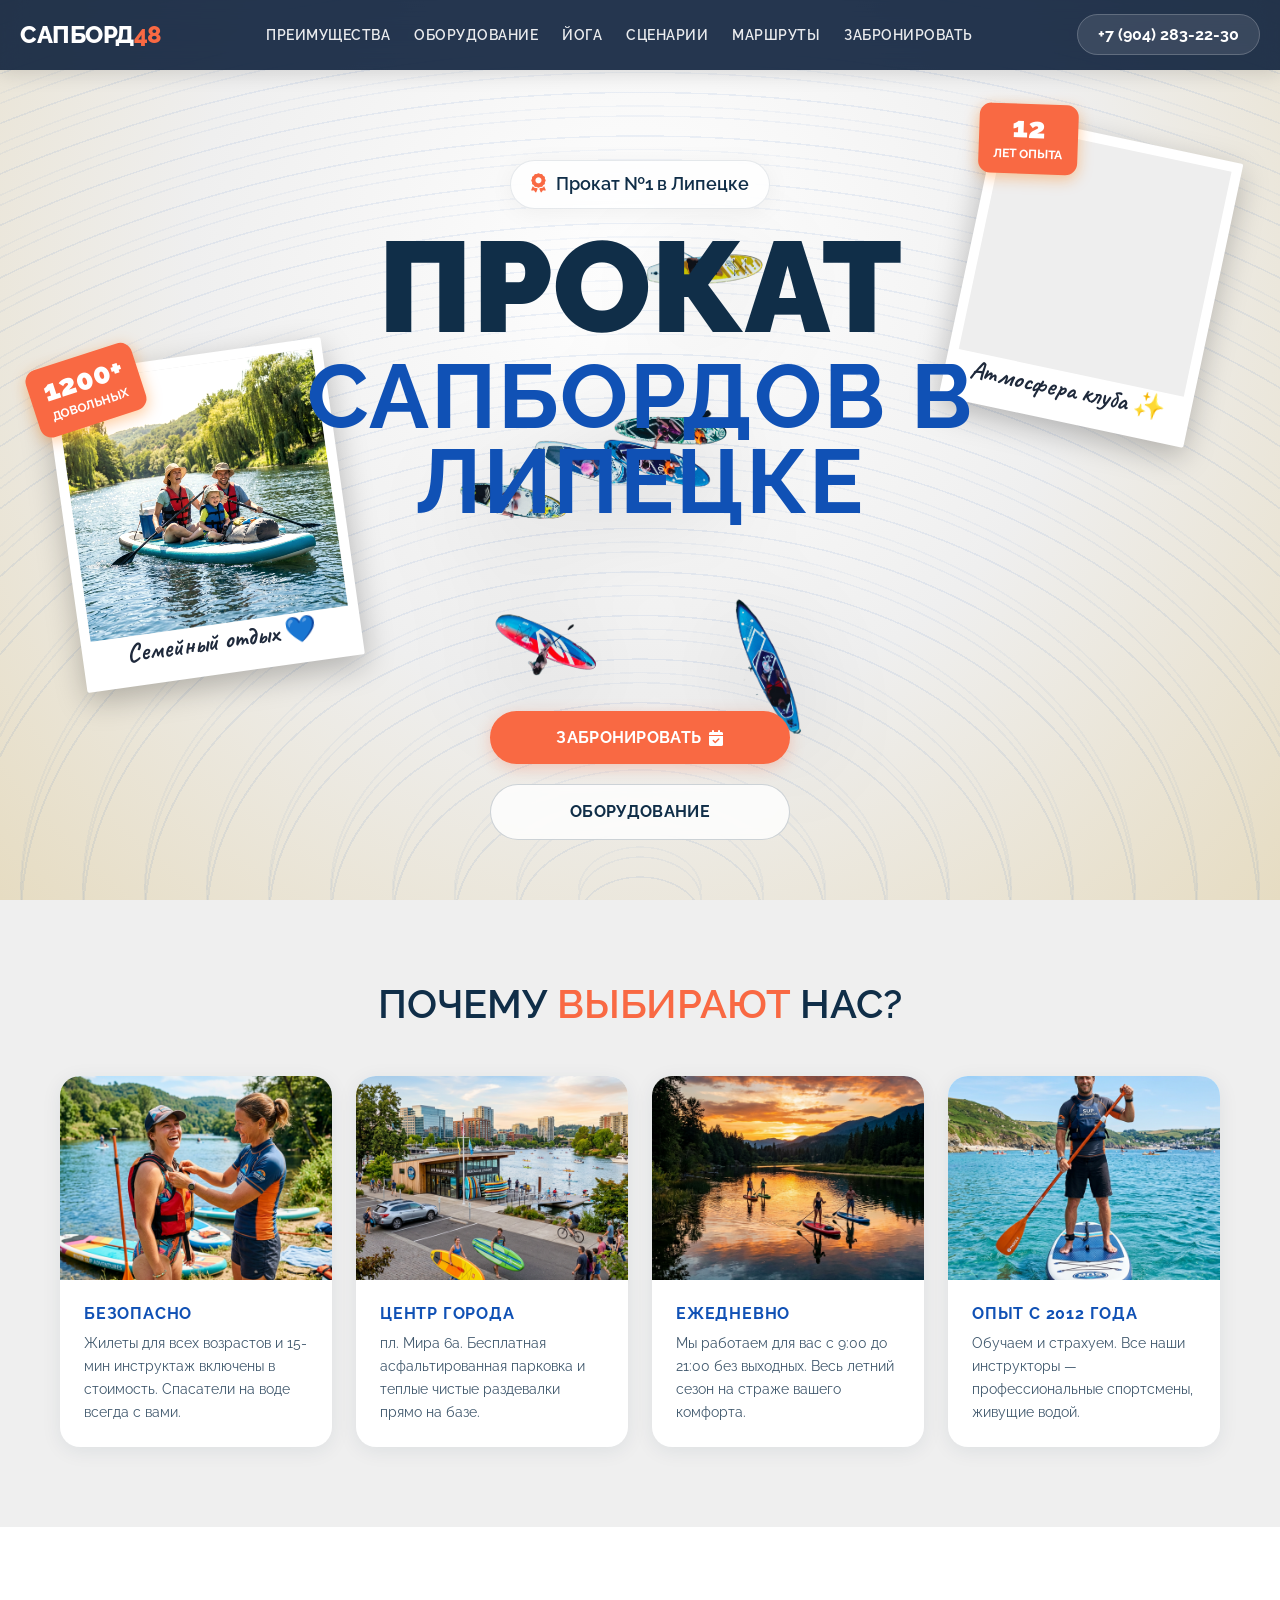
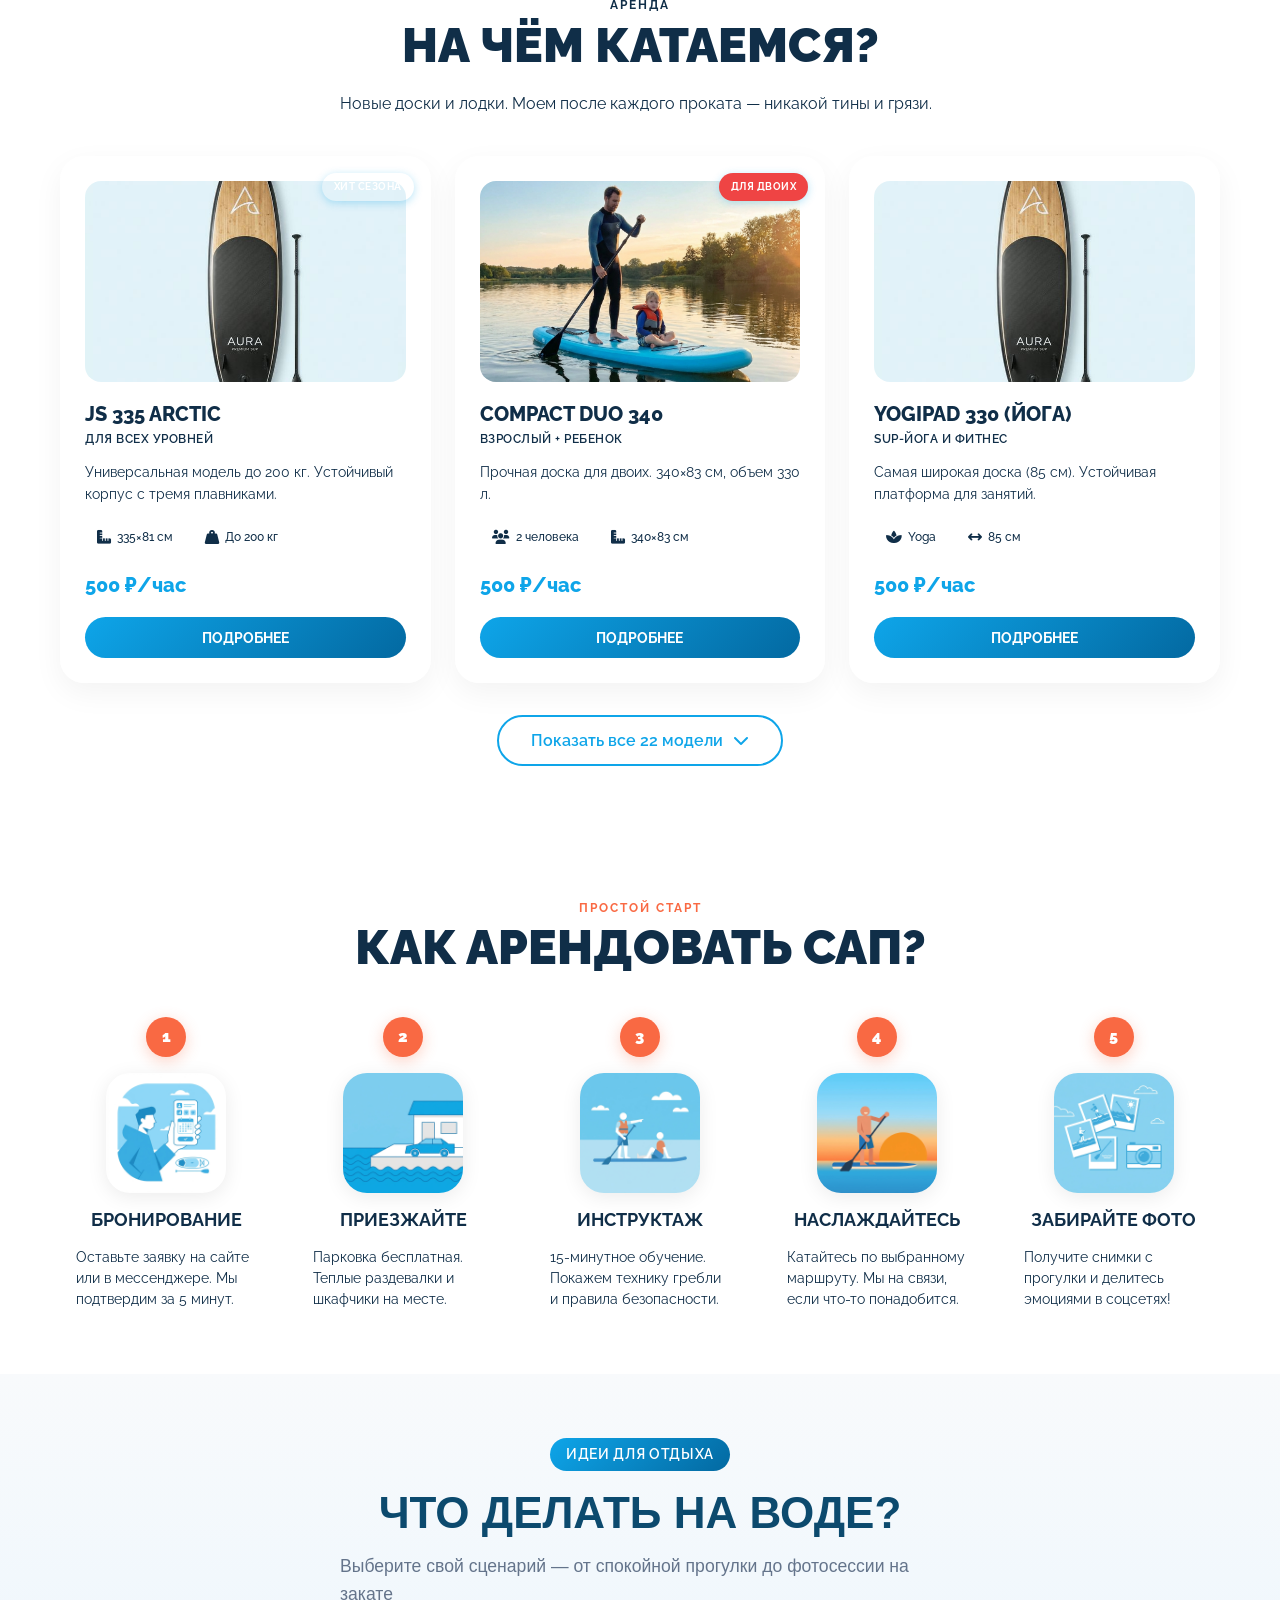
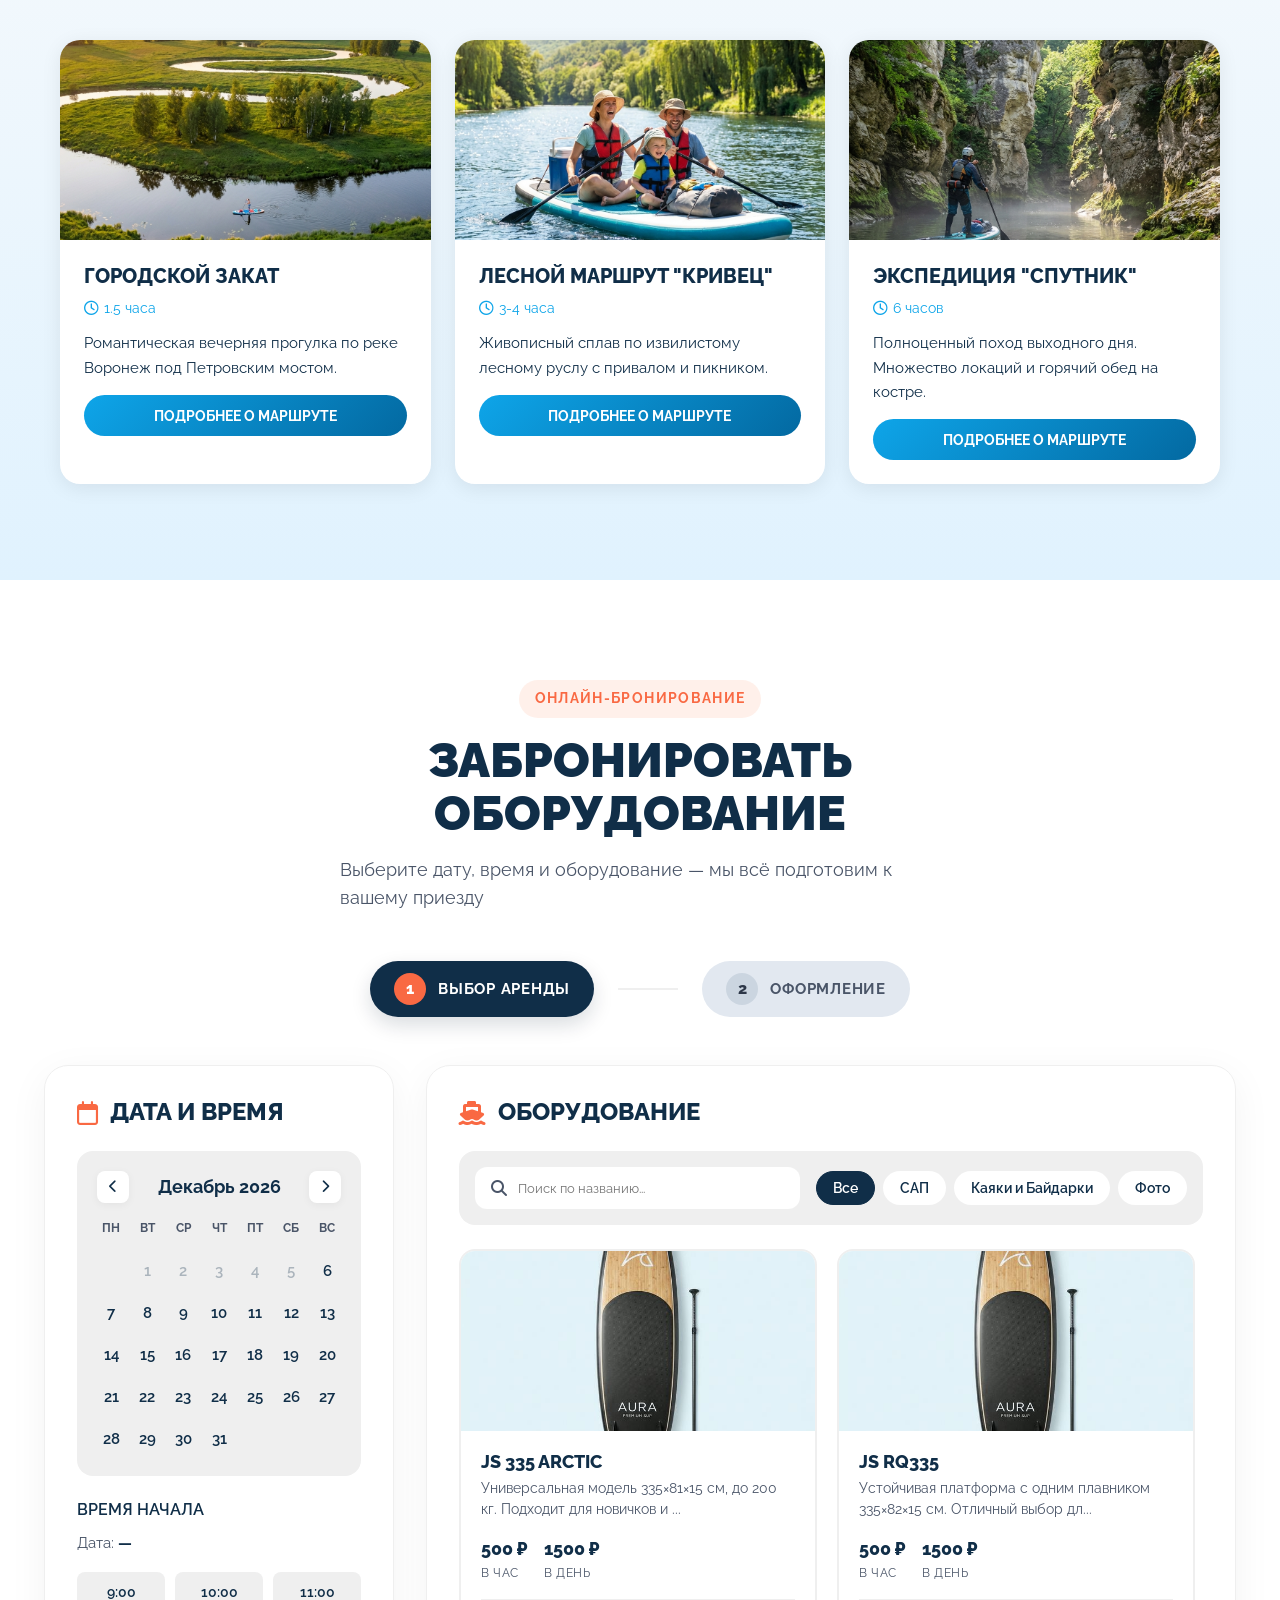
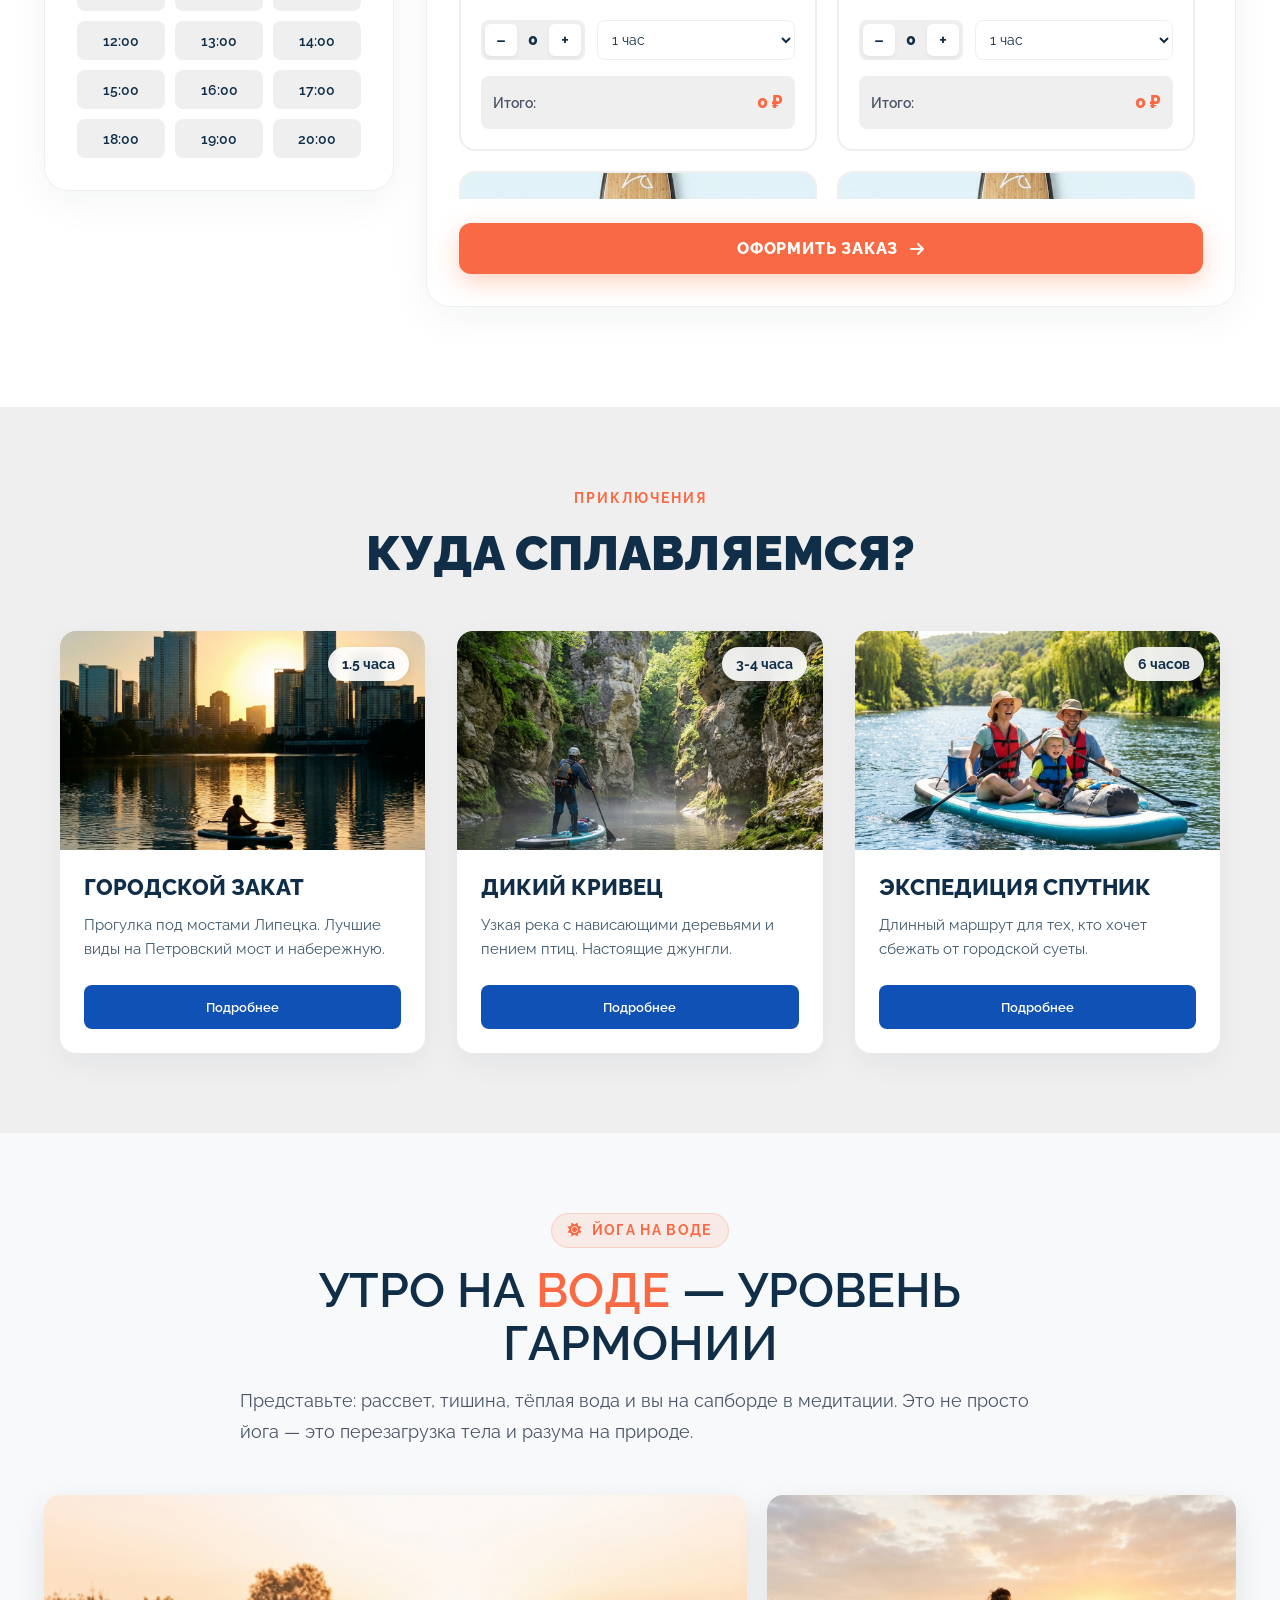
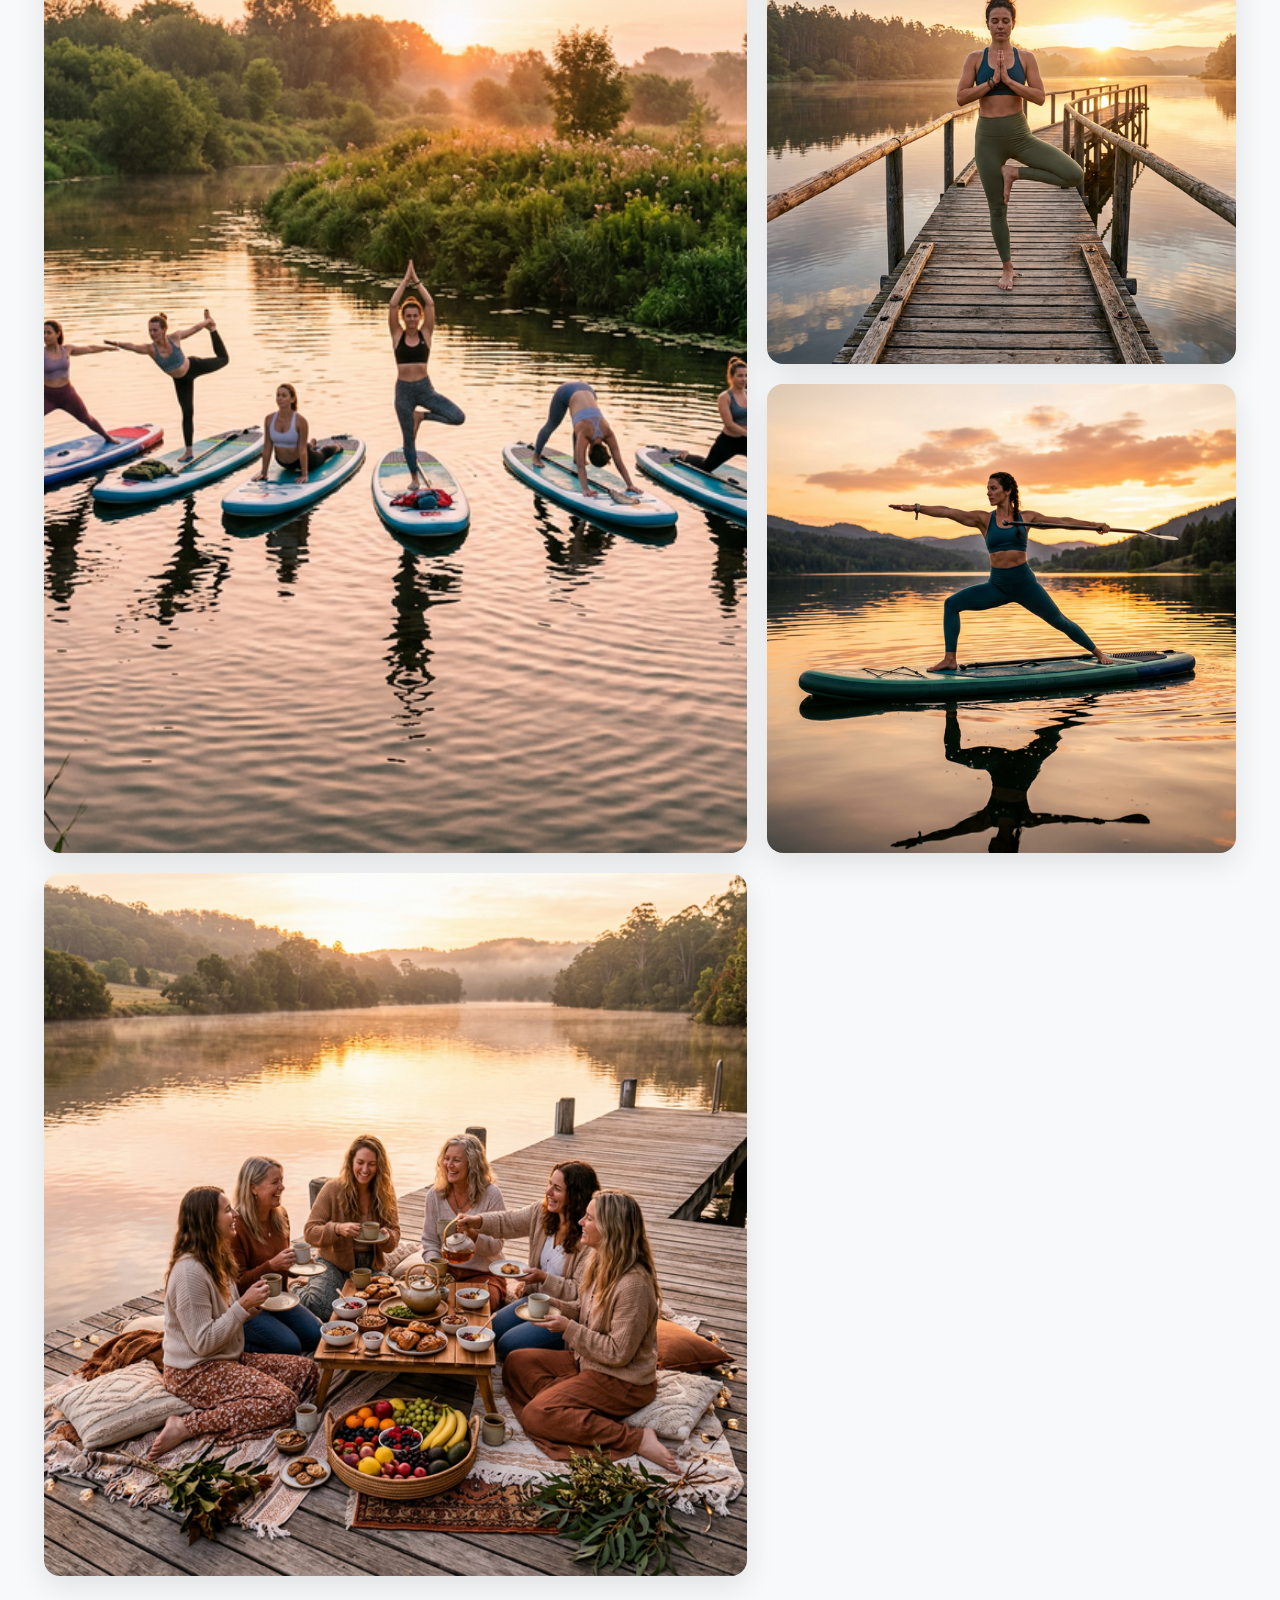
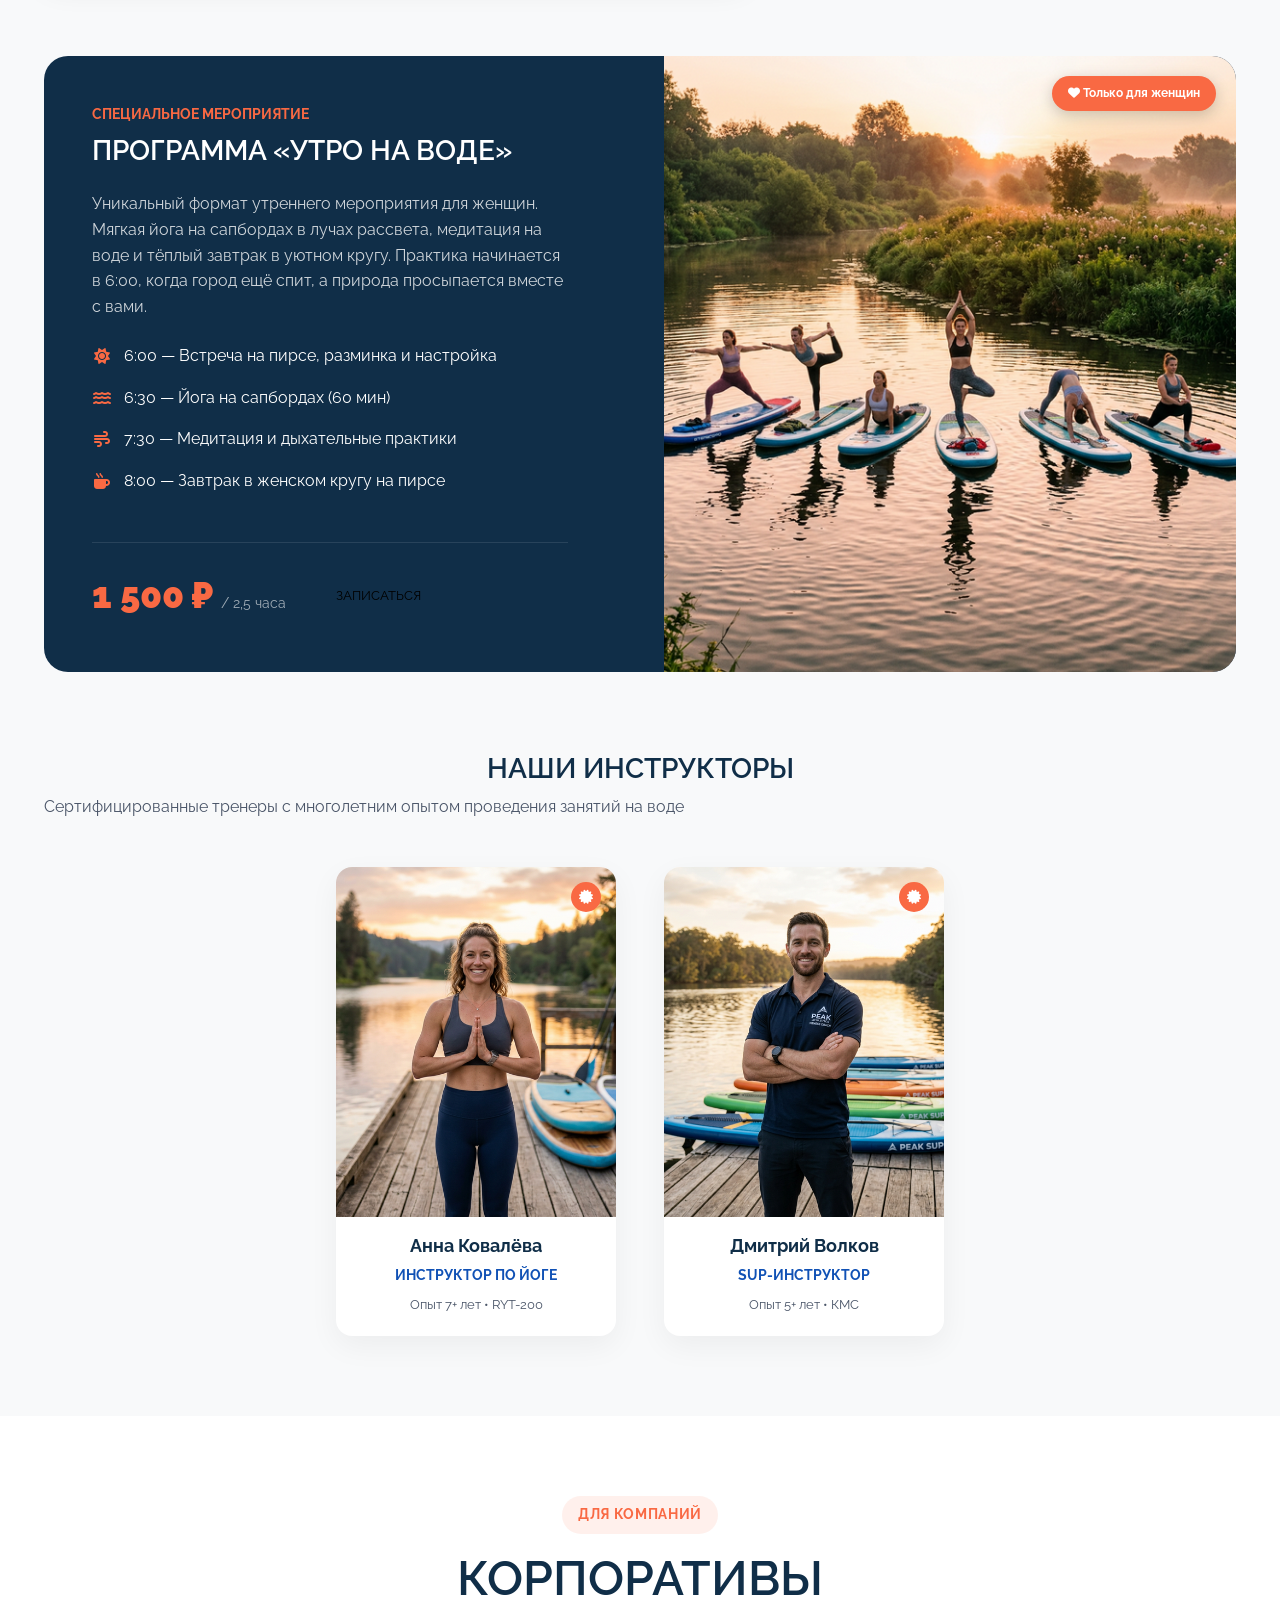
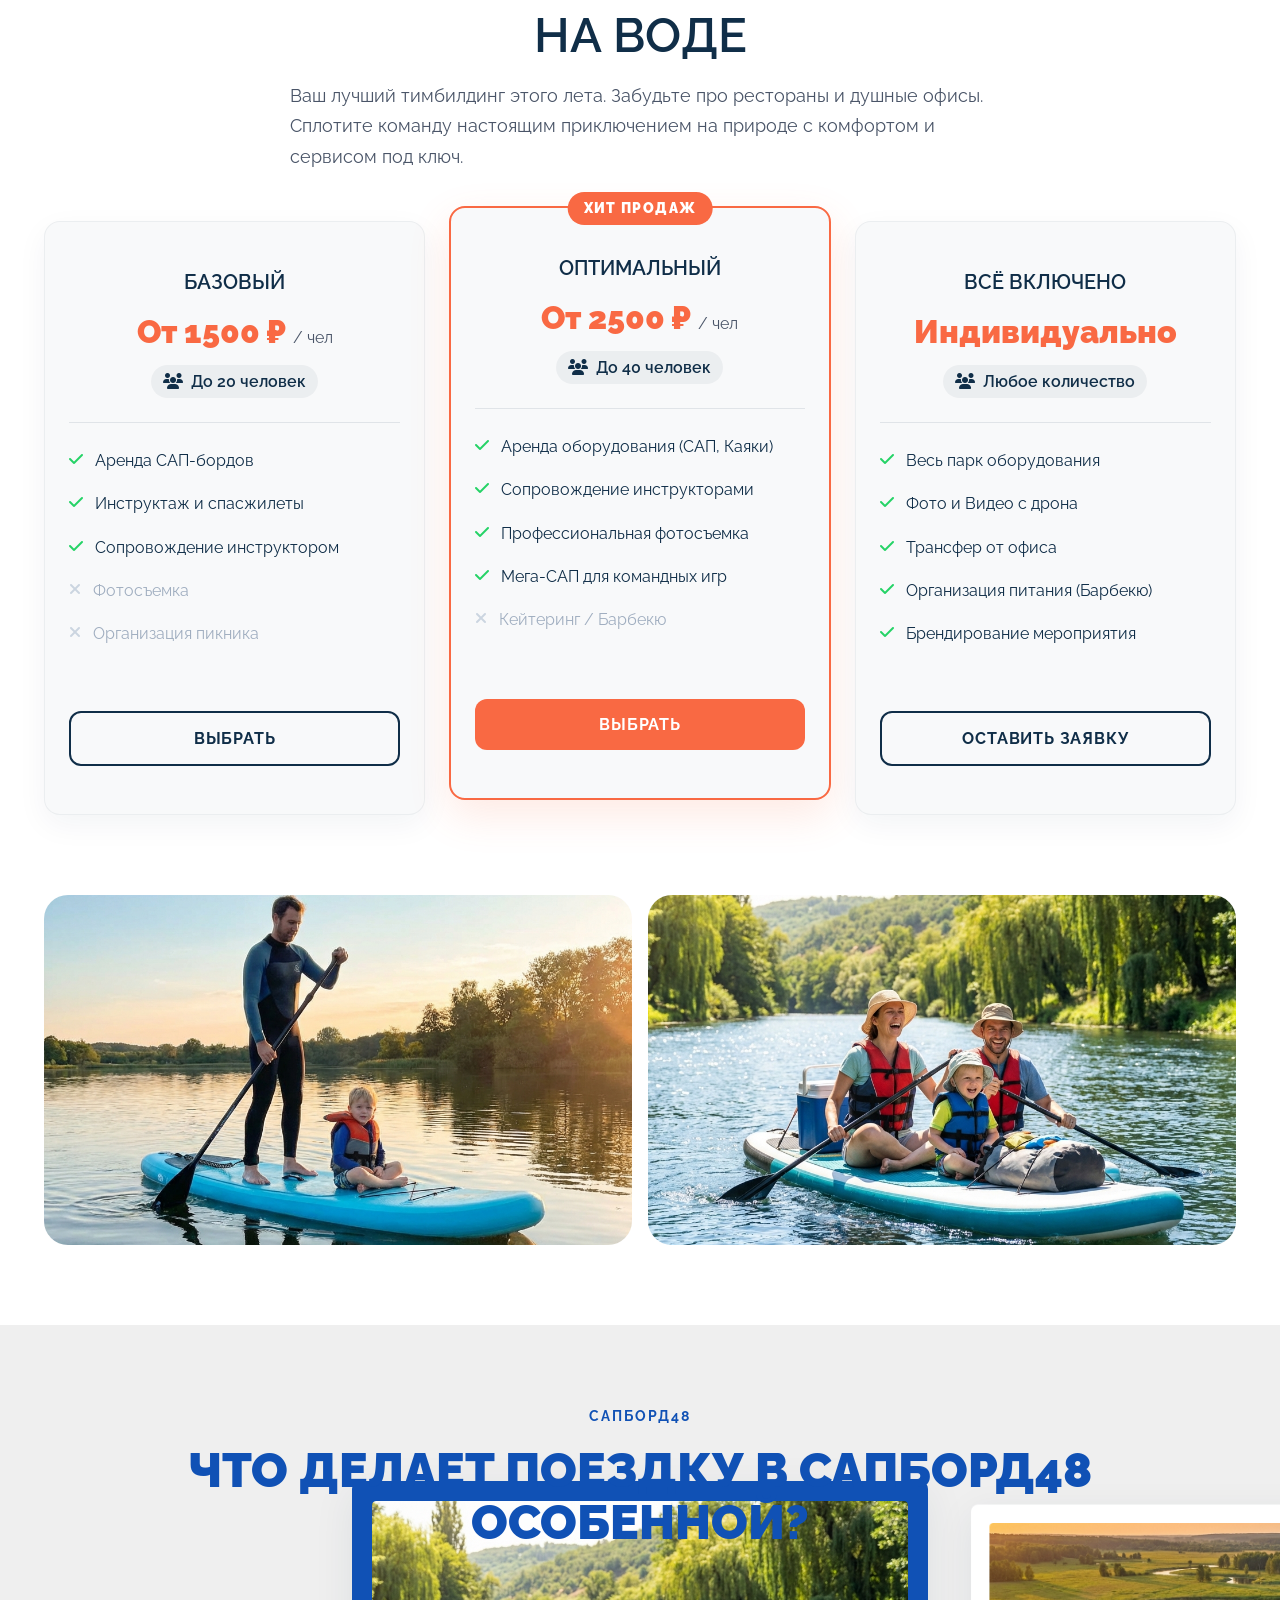
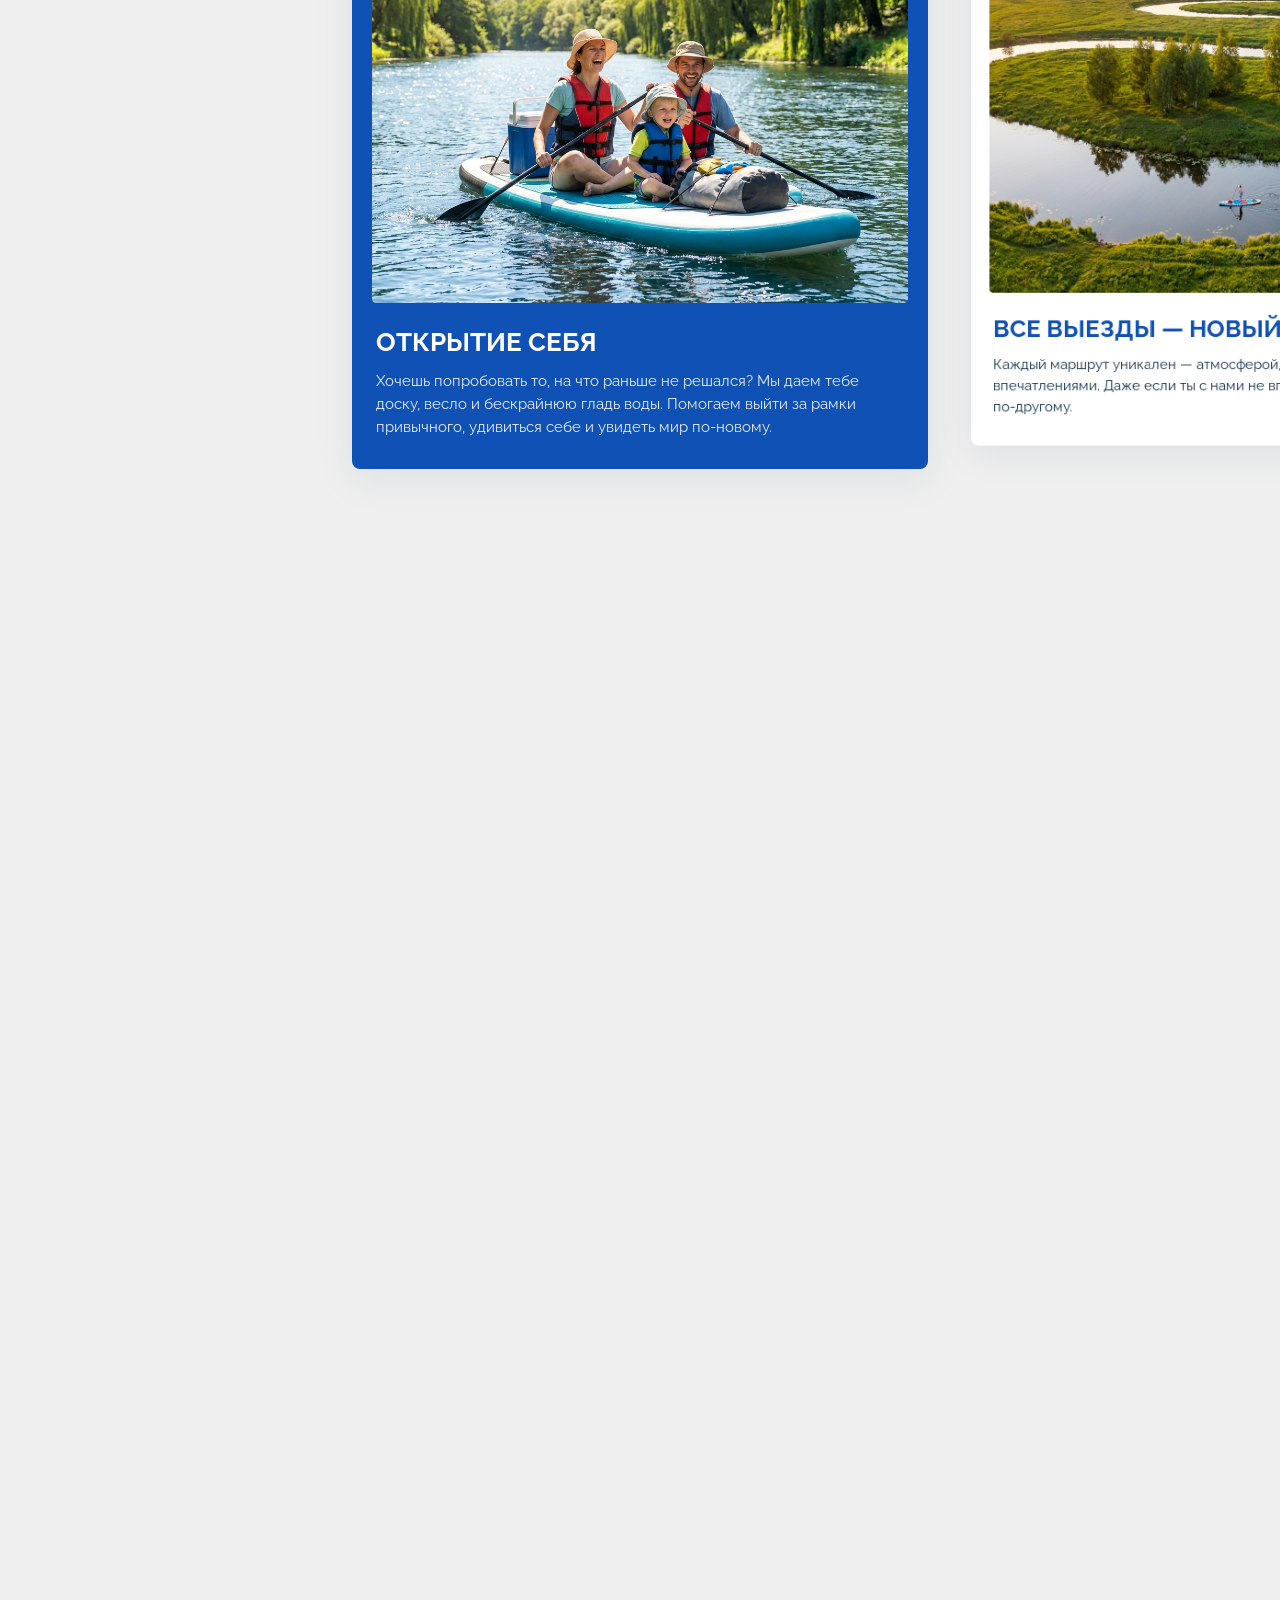
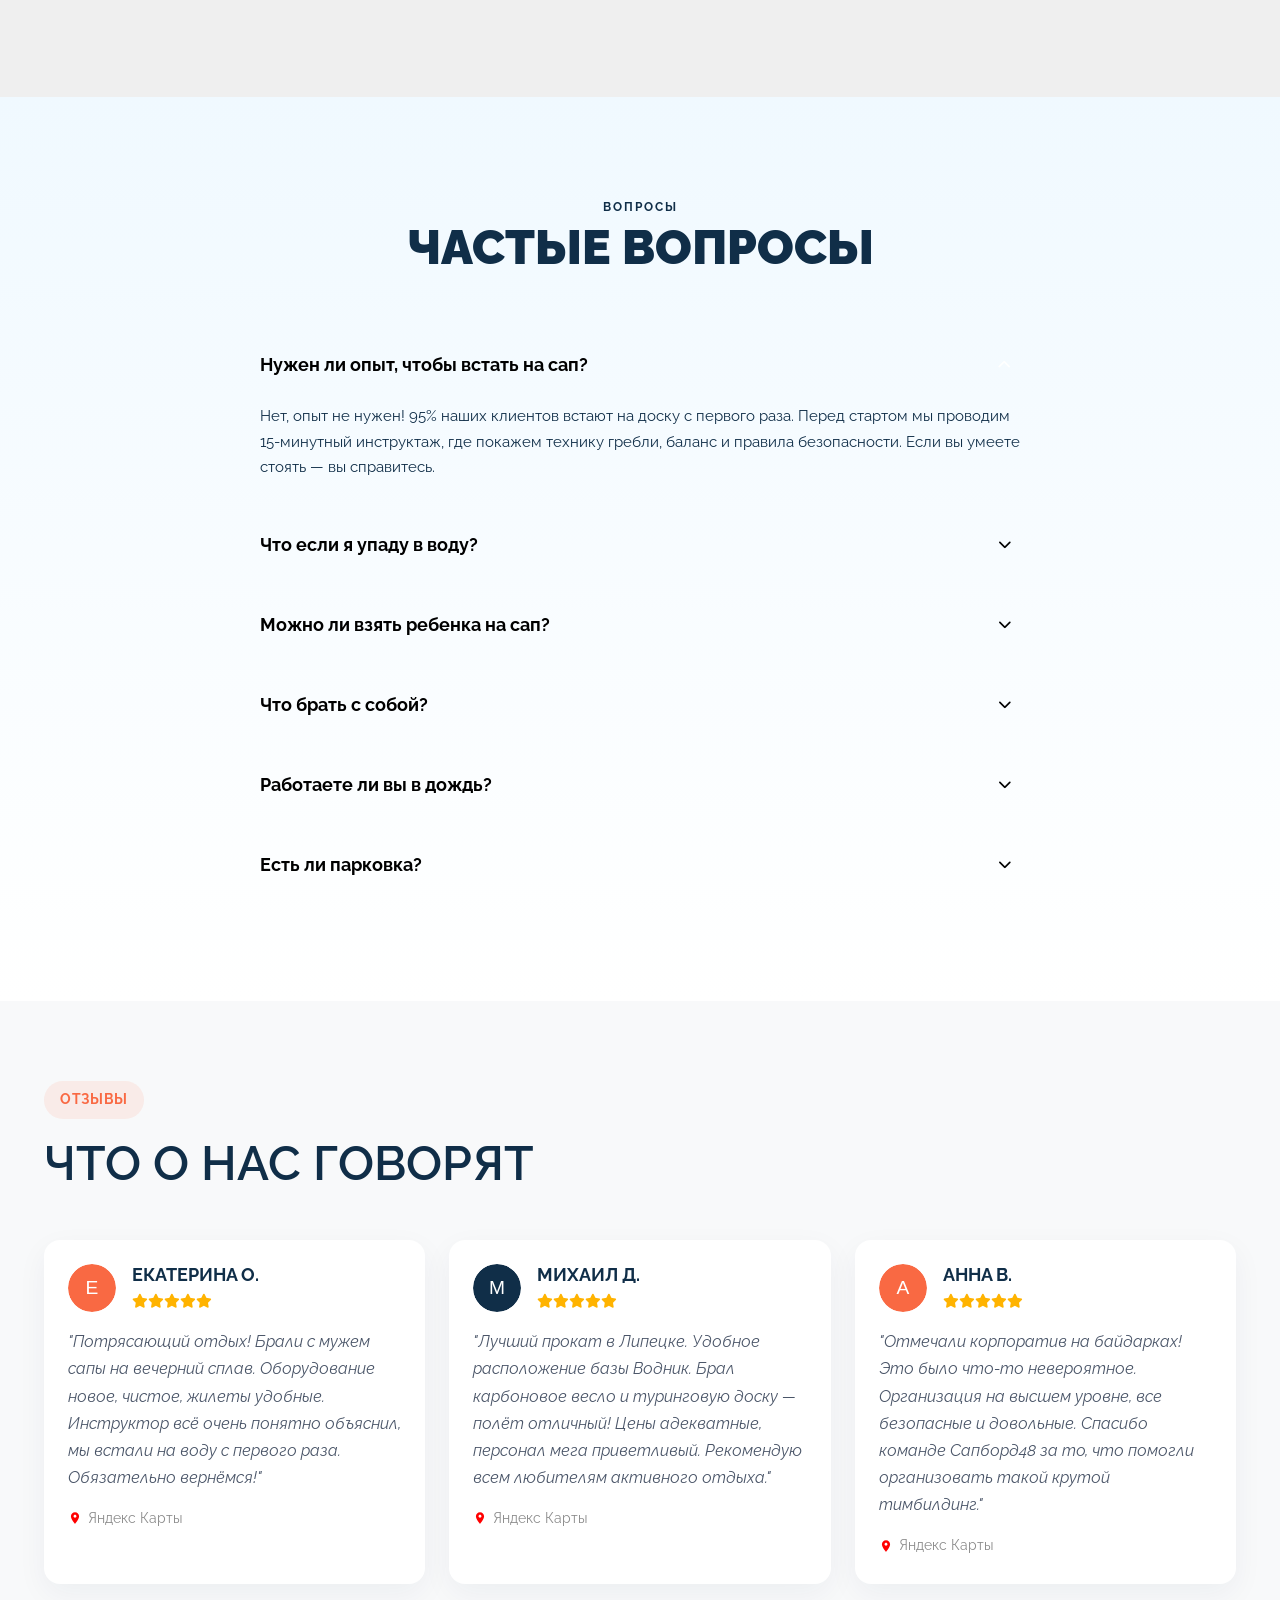
==== index.html @ 0f882e7a "Refactor gallery horizontal slide track to fix layout and UX issues" ====
<!DOCTYPE html>
<html lang="ru">

<head>
    <meta charset="UTF-8">
    <meta name="viewport" content="width=device-width, initial-scale=1.0">
    <title>Сапборд48 — Прокат сапбордов в Липецке | Клуб «Водник»</title>
    <meta name="description"
        content="Прокат сапбордов в Липецке. Центр города, чистые доски, асфальтированная парковка, теплые раздевалки. Инструктаж и спасатели. Забронируйте сейчас!">
    <meta name="keywords" content="сапборд Липецк, прокат сапов, sup board, сап серфинг Липецк, supbord48, водник48">

    <!-- Open Graph / Facebook -->
    <meta property="og:type" content="website">
    <meta property="og:url" content="https://sapbord48.ru/">
    <meta property="og:title" content="Сапборд48 — Прокат сапбордов в Липецке">
    <meta property="og:description" content="Сплавы на САП-досках, каяках и байдарках по реке Воронеж.">
    <meta property="og:image" content="assets/hero_bg2.png">

    <link rel="stylesheet" href="style.css?v=2">
    <link rel="stylesheet" href="css/blocks/reviews.css">
    <link rel="stylesheet" href="css/blocks/contacts.css">
    <link rel="stylesheet" href="css/blocks/yoga.css">
    <link rel="stylesheet" href="css/blocks/corporate.css">
    <link rel="stylesheet" href="css/blocks/gallery.css">

    <link rel="preconnect" href="https://fonts.googleapis.com">
    <link rel="preconnect" href="https://fonts.gstatic.com" crossorigin>
    <link
        href="https://fonts.googleapis.com/css2?family=Raleway:wght@400;600;700;900&family=Caveat:wght@400;700&display=swap"
        rel="stylesheet">
    <!-- FontAwesome -->
    <link rel="stylesheet" href="https://cdnjs.cloudflare.com/ajax/libs/font-awesome/6.4.0/css/all.min.css">
</head>

<body>

    <!-- ============================================
         NAVIGATION / HEADER
         ============================================ -->
    <header class="header" id="header">
        <div class="header__container">
            <a href="#" class="header__logo">
                <span class="header__logo-text">САПБОРД<span class="header__logo-accent">48</span></span>
            </a>
            <nav class="header__nav">
                <a href="#advantages" class="header__link">Преимущества</a>
                <a href="#equipment" class="header__link">Оборудование</a>
                <a href="#yoga" class="header__link">Йога</a>
                <a href="#scenarios" class="header__link">Сценарии</a>
                <a href="#routes" class="header__link">Маршруты</a>
                <a href="#booking" class="header__link">Забронировать</a>
            </nav>
            <div class="header__contacts">
                <a href="tel:+79042832230" class="header__phone">+7 (904) 283-22-30</a>
            </div>
            <button class="header__burger" aria-label="Menu">
                <span></span>
                <span></span>
                <span></span>
            </button>
        </div>
        <!-- Mobile Menu Overlay -->
        <div class="header__mobile-menu" id="mobileMenu">
            <button class="header__mobile-close" id="mobileMenuClose" aria-label="Закрыть меню">
                <i class="fa-solid fa-xmark"></i>
            </button>
            <nav class="header__mobile-nav">
                <a href="#advantages" class="header__mobile-link">Преимущества</a>
                <a href="#equipment" class="header__mobile-link">Оборудование</a>
                <a href="#yoga" class="header__mobile-link">Йога</a>
                <a href="#scenarios" class="header__mobile-link">Сценарии</a>
                <a href="#routes" class="header__mobile-link">Маршруты</a>
                <a href="#booking" class="header__mobile-link">Забронировать</a>
            </nav>
            <a href="tel:+79042832230" class="header__mobile-phone">+7 (904) 283-22-30</a>
        </div>
    </header>

    <!-- Scroll Progress Bar with Floating Cutter -->
    <div class="scroll-progress" id="scrollProgress">
        <div class="scroll-progress__track">
            <div class="scroll-progress__wave"></div>
            <div class="scroll-progress__sup" id="scrollSup">
                <!-- SUP Boarder Icon SVG -->
                <svg viewBox="0 0 24 24" class="scroll-progress__icon-img" fill="none" class="scroll-progress__icon-img"
                    stroke="#1e293b" stroke-width="2" stroke-linecap="round" stroke-linejoin="round">
                    <!-- Head -->
                    <circle cx="12" cy="7" r="2" fill="#1e293b" stroke="none" />
                    <!-- Body & Paddle Action -->
                    <path d="M12 21v-2l-2-5 3-3 2 3v3" stroke="#1e293b" />
                    <path d="M10 21l-1-7 3-4" stroke="#0ea5e9" />
                    <!-- Board -->
                    <path d="M4 22h16c1.1 0 2-.9 2-2s-1.5-2-3-2h-12c-1.5 0-3 1-3 2s.9 2 2 2z" fill="#fff"
                        stroke="#1e293b" />
                    <!-- Paddle Stick -->
                    <line x1="16" y1="5" x2="8" y2="18" stroke="#1e293b" stroke-width="2" />
                </svg>
            </div>
        </div>
    </div>

    <!-- ============================================
         BLOCK 1: HERO
         Первое касание — заставить остаться на сайте
         ============================================ -->
    <section class="hero" id="hero">
        <div class="hero__bg">
            <div class="hero__bg-gradient"></div>

            <!-- Animated Wave Layers -->
            <div class="hero__waves-container">
                <div class="hero__wave hero__wave--1"></div>
                <div class="hero__wave hero__wave--2"></div>
                <div class="hero__wave hero__wave--3"></div>

                <!-- Main Center Image (SVG SUPs) -->
                <div class="hero__floating-element hero__element--main">
                    <img src="assets/4.svg" alt="Сапборды Липецк" class="hero__img-content hero__img-main-bg">
                </div>



                <!-- Background Polaroids -->
                <div class="hero__floating-element hero__element--polaroid-1">
                    <div class="hero__polaroid-frame">
                        <div class="hero__polaroid-stat">
                            <span class="hero__polaroid-stat-num">12</span>
                            <span class="hero__polaroid-stat-text">Лет опыта</span>
                        </div>
                        <div class="hero__polaroid-image-wrapper">
                            <video class="hero__polaroid-video" autoplay muted loop playsinline>
                                <source src="assets/hero_video.mp4" type="video/mp4">
                            </video>
                        </div>
                        <span class="hero__polaroid-caption">Атмосфера клуба ✨</span>
                    </div>
                </div>

                <div class="hero__floating-element hero__element--polaroid-2">
                    <div class="hero__polaroid-frame">
                        <div class="hero__polaroid-stat">
                            <span class="hero__polaroid-stat-num">1200+</span>
                            <span class="hero__polaroid-stat-text">Довольных</span>
                        </div>
                        <div class="hero__polaroid-image-wrapper">
                            <img src="assets/scenario_family.png" alt="Семья" class="hero__polaroid-img">
                        </div>
                        <span class="hero__polaroid-caption">Семейный отдых 💙</span>
                    </div>
                </div>
            </div>

            <div class="hero__overlay"></div>
        </div>

        <div class="hero__container">
            <div class="hero__content">
                <div class="hero__top-group">
                    <!-- Top Badge: Award -->
                    <div class="hero__badge hero__badge--animated">
                        <span class="hero__badge-icon"><i class="fa-solid fa-award"></i></span>
                        <span class="hero__badge-text">Прокат №1 в Липецке</span>
                    </div>

                    <h1 class="hero__title">
                        ПРОКАТ <span class="hero__title-highlight">САПБОРДОВ В ЛИПЕЦКЕ</span>
                    </h1>
                </div>

                <div class="hero__spacer"></div>

                <div class="hero__bottom-group">
                    <div class="hero__cta-wrapper">
                        <a href="#booking" class="hero__button hero__button_primary">
                            ЗАБРОНИРОВАТЬ
                            <i class="fa-solid fa-calendar-check"></i>
                        </a>
                        <a href="#equipment" class="hero__button hero__button_secondary">
                            ОБОРУДОВАНИЕ
                        </a>
                    </div>
                </div>
            </div>
        </div>


    </section>

    <!-- ============================================
         BLOCK 2: ПРЕИМУЩЕСТВА (компактный блок)
         Trust Badges + краткие преимущества
         ============================================ -->
    <section class="advantages" id="advantages">
        <div class="advantages__container">
            <h2 class="advantages__section-title">Почему <em class="advantages__section-accent">выбирают</em> нас?</h2>
            <div class="advantages__grid advantages__grid--full">
                <!-- Card 1 -->
                <div class="advantages__card">
                    <div class="advantages__card-img-wrapper">
                        <img src="assets/advantage_safety_1772968926289.png" alt="Безопасность на воде"
                            class="advantages__svg advantages__img" />
                    </div>
                    <div class="advantages__card-content">
                        <h4 class="advantages__card-title">БЕЗОПАСНО</h4>
                        <p class="advantages__card-desc">Жилеты для всех возрастов и 15-мин инструктаж включены в
                            стоимость. Спасатели на воде всегда с вами.</p>
                    </div>
                </div>

                <!-- Card 2 -->
                <div class="advantages__card">
                    <div class="advantages__card-img-wrapper">
                        <img src="assets/advantage_location_1772968944217.png" alt="База в центре города"
                            class="advantages__svg advantages__img" />
                    </div>
                    <div class="advantages__card-content">
                        <h4 class="advantages__card-title">ЦЕНТР ГОРОДА</h4>
                        <p class="advantages__card-desc">пл. Мира 6а. Бесплатная асфальтированная парковка и теплые
                            чистые раздевалки прямо на базе.</p>
                    </div>
                </div>

                <!-- Card 3 -->
                <div class="advantages__card">
                    <div class="advantages__card-img-wrapper">
                        <img src="assets/advantage_daily_1772968959671.png" alt="Ежедневный прокат"
                            class="advantages__svg advantages__img" />
                    </div>
                    <div class="advantages__card-content">
                        <h4 class="advantages__card-title">ЕЖЕДНЕВНО</h4>
                        <p class="advantages__card-desc">Мы работаем для вас с 9:00 до 21:00 без выходных. Весь летний
                            сезон на страже вашего комфорта.</p>
                    </div>
                </div>

                <!-- Card 4 -->
                <div class="advantages__card">
                    <div class="advantages__card-img-wrapper">
                        <img src="assets/advantage_experience_1772968974087.png" alt="Опытные инструкторы"
                            class="advantages__svg advantages__img" />
                    </div>
                    <div class="advantages__card-content">
                        <h4 class="advantages__card-title">ОПЫТ С 2012 ГОДА</h4>
                        <p class="advantages__card-desc">Обучаем и страхуем. Все наши инструкторы — профессиональные
                            спортсмены, живущие водой.</p>
                    </div>
                </div>
            </div>
        </div>
    </section>

    <!-- ============================================
         BLOCK 3: ОБОРУДОВАНИЕ
         3 карточки (SUP, Каяки, Байдарки) + кнопка "Показать ещё"
         ============================================ -->
    <section class="equipment" id="equipment">
        <div class="equipment__container">
            <span class="equipment__label">Аренда</span>
            <h2 class="equipment__title">На чём катаемся?</h2>
            <p class="equipment__subtitle">Новые доски и лодки. Моем после каждого проката — никакой тины и грязи.</p>

            <div class="equipment__grid" id="equipmentGrid">
                <!-- JS 335 Arctic -->
                <div class="equipment__card js-open-equip-modal" data-equip-id="sup_arctic">
                    <span class="equipment__badge">Хит сезона</span>
                    <div class="equipment__image-wrapper">
                        <img src="assets/equip/sup_arctic.jpg" alt="САП JS 335 Arctic" class="equipment__image" onerror="this.src='assets/equip_sup_standard.png'">
                    </div>
                    <h3 class="equipment__card-title">JS 335 Arctic</h3>
                    <p class="equipment__card-target">Для всех уровней</p>
                    <p class="equipment__card-desc">Универсальная модель до 200 кг. Устойчивый корпус с тремя плавниками.</p>
                    <div class="equipment__specs">
                        <span class="equipment__spec"><i class="fa-solid fa-ruler-combined equipment__spec-icon"></i> 335×81 см</span>
                        <span class="equipment__spec"><i class="fa-solid fa-weight-hanging equipment__spec-icon"></i> До 200 кг</span>
                    </div>
                    <div class="equipment__price">500 ₽/час</div>
                    <button class="equipment__btn">Подробнее</button>
                </div>

                <!-- Compact DUO 340 -->
                <div class="equipment__card js-open-equip-modal" data-equip-id="sup_duo">
                    <span class="equipment__badge equipment__badge_hot">Для двоих</span>
                    <div class="equipment__image-wrapper">
                        <img src="assets/equip/sup_duo.jpg" alt="САП Compact DUO 340" class="equipment__image" onerror="this.src='assets/sup_family_1770205945964.png'">
                    </div>
                    <h3 class="equipment__card-title">Compact DUO 340</h3>
                    <p class="equipment__card-target">Взрослый + ребенок</p>
                    <p class="equipment__card-desc">Прочная доска для двоих. 340×83 см, объем 330 л.</p>
                    <div class="equipment__specs">
                        <span class="equipment__spec"><i class="fa-solid fa-users equipment__spec-icon"></i> 2 человека</span>
                        <span class="equipment__spec"><i class="fa-solid fa-ruler-combined equipment__spec-icon"></i> 340×83 см</span>
                    </div>
                    <div class="equipment__price">500 ₽/час</div>
                    <button class="equipment__btn">Подробнее</button>
                </div>

                <!-- YogiPad 330 -->
                <div class="equipment__card js-open-equip-modal" data-equip-id="sup_yoga">
                    <div class="equipment__image-wrapper">
                        <img src="assets/equip/sup_yoga.jpg" alt="Сапборд для йоги YogiPad" class="equipment__image" onerror="this.src='assets/equip_sup_standard.png'">
                    </div>
                    <h3 class="equipment__card-title">YogiPad 330 (Йога)</h3>
                    <p class="equipment__card-target">SUP-йога и фитнес</p>
                    <p class="equipment__card-desc">Самая широкая доска (85 см). Устойчивая платформа для занятий.</p>
                    <div class="equipment__specs">
                        <span class="equipment__spec"><i class="fa-solid fa-spa equipment__spec-icon"></i> Yoga</span>
                        <span class="equipment__spec"><i class="fa-solid fa-arrows-left-right equipment__spec-icon"></i> 85 см</span>
                    </div>
                    <div class="equipment__price">500 ₽/час</div>
                    <button class="equipment__btn">Подробнее</button>
                </div>

                <!-- Hidden cards -->
                <!-- JS RQ335 -->
                <div class="equipment__card equipment__card_hidden js-open-equip-modal" data-equip-id="sup_rq335">
                    <div class="equipment__image-wrapper">
                        <img src="assets/equip/sup_rq335.jpg" alt="JS RQ335" class="equipment__image" onerror="this.src='assets/equip_sup_standard.png'">
                    </div>
                    <h3 class="equipment__card-title">JS RQ335</h3>
                    <p class="equipment__card-target">Стабильная платформа</p>
                    <p class="equipment__card-desc">Устойчивая платформа с одним плавником 335×82 см.</p>
                    <div class="equipment__specs">
                        <span class="equipment__spec"><i class="fa-solid fa-shield equipment__spec-icon"></i> Устойчивый</span>
                        <span class="equipment__spec"><i class="fa-solid fa-ruler-combined equipment__spec-icon"></i> 335×82 см</span>
                    </div>
                    <div class="equipment__price">500 ₽/час</div>
                    <button class="equipment__btn">Подробнее</button>
                </div>

                <!-- JS Ninja 335 -->
                <div class="equipment__card equipment__card_hidden js-open-equip-modal" data-equip-id="sup_ninja">
                    <div class="equipment__image-wrapper">
                        <img src="assets/equip/sup_ninja.jpg" alt="JS Ninja 335" class="equipment__image" onerror="this.src='assets/equip_sup_standard.png'">
                    </div>
                    <h3 class="equipment__card-title">JS Ninja 335</h3>
                    <p class="equipment__card-target">Универсальный стиль</p>
                    <p class="equipment__card-desc">Для прогулок и легкого фитнеса. Послушная доска.</p>
                    <div class="equipment__specs">
                        <span class="equipment__spec"><i class="fa-solid fa-fire equipment__spec-icon"></i> Универсал</span>
                        <span class="equipment__spec"><i class="fa-solid fa-ruler-combined equipment__spec-icon"></i> 335×81 см</span>
                    </div>
                    <div class="equipment__price">500 ₽/час</div>
                    <button class="equipment__btn">Подробнее</button>
                </div>

                <!-- Fayean Guns & Roses -->
                <div class="equipment__card equipment__card_hidden js-open-equip-modal" data-equip-id="sup_guns_roses">
                    <div class="equipment__image-wrapper">
                        <img src="assets/equip/sup_guns_roses.jpg" alt="Fayean Guns & Roses" class="equipment__image" onerror="this.src='assets/equip_sup_standard.png'">
                    </div>
                    <h3 class="equipment__card-title">Guns & Roses 10'6</h3>
                    <p class="equipment__card-target">Стиль и маневренность</p>
                    <p class="equipment__card-desc">Стильная доска 320×83 см с тремя плавниками.</p>
                    <div class="equipment__specs">
                        <span class="equipment__spec"><i class="fa-solid fa-palette equipment__spec-icon"></i> Стильная</span>
                        <span class="equipment__spec"><i class="fa-solid fa-ruler-combined equipment__spec-icon"></i> 320×83 см</span>
                    </div>
                    <div class="equipment__price">500 ₽/час</div>
                    <button class="equipment__btn">Подробнее</button>
                </div>

                <!-- Fayean Koi -->
                <div class="equipment__card equipment__card_hidden js-open-equip-modal" data-equip-id="sup_koi">
                    <div class="equipment__image-wrapper">
                        <img src="assets/equip/sup_koi.jpg" alt="Fayean Koi" class="equipment__image" onerror="this.src='assets/equip_sup_standard.png'">
                    </div>
                    <h3 class="equipment__card-title">Fayean Koi 11'6</h3>
                    <p class="equipment__card-target">Touring / Дальние</p>
                    <p class="equipment__card-desc">Длинная доска 350 см для открытой воды и волн.</p>
                    <div class="equipment__specs">
                        <span class="equipment__spec"><i class="fa-solid fa-route equipment__spec-icon"></i> Touring</span>
                        <span class="equipment__spec"><i class="fa-solid fa-ruler-combined equipment__spec-icon"></i> 350×76 см</span>
                    </div>
                    <div class="equipment__price">500 ₽/час</div>
                    <button class="equipment__btn">Подробнее</button>
                </div>

                <!-- My SUP Monkey -->
                <div class="equipment__card equipment__card_hidden js-open-equip-modal" data-equip-id="sup_monkey">
                    <div class="equipment__image-wrapper">
                        <img src="assets/equip/sup_monkey.jpg" alt="My SUP Monkey" class="equipment__image" onerror="this.src='assets/equip_sup_standard.png'">
                    </div>
                    <h3 class="equipment__card-title">My SUP 11'6 Monkey</h3>
                    <p class="equipment__card-target">Дальние прогулки</p>
                    <p class="equipment__card-desc">Туринговая доска для скорости. 350×76 см, 290 л.</p>
                    <div class="equipment__specs">
                        <span class="equipment__spec"><i class="fa-solid fa-gauge-high equipment__spec-icon"></i> Быстрый</span>
                        <span class="equipment__spec"><i class="fa-solid fa-route equipment__spec-icon"></i> Touring</span>
                    </div>
                    <div class="equipment__price">500 ₽/час</div>
                    <button class="equipment__btn">Подробнее</button>
                </div>

                <!-- MiniBoard 240 Детский -->
                <div class="equipment__card equipment__card_hidden js-open-equip-modal" data-equip-id="sup_kids">
                    <span class="equipment__badge">Детский</span>
                    <div class="equipment__image-wrapper">
                        <img src="assets/equip/sup_kids.jpg" alt="Детский сапборд" class="equipment__image" onerror="this.src='assets/equip_sup_standard.png'">
                    </div>
                    <h3 class="equipment__card-title">MiniBoard 240</h3>
                    <p class="equipment__card-target">Для детей 5-12 лет</p>
                    <p class="equipment__card-desc">Компактная доска 240×65 см, до 60 кг.</p>
                    <div class="equipment__specs">
                        <span class="equipment__spec"><i class="fa-solid fa-child equipment__spec-icon"></i> 5-12 лет</span>
                        <span class="equipment__spec"><i class="fa-solid fa-weight-hanging equipment__spec-icon"></i> До 60 кг</span>
                    </div>
                    <div class="equipment__price">400 ₽/час</div>
                    <button class="equipment__btn">Подробнее</button>
                </div>

                <!-- Easy Paddle 305 -->
                <div class="equipment__card equipment__card_hidden js-open-equip-modal" data-equip-id="sup_easy">
                    <div class="equipment__image-wrapper">
                        <img src="assets/equip/sup_easy.jpg" alt="Easy Paddle 305" class="equipment__image" onerror="this.src='assets/equip_sup_standard.png'">
                    </div>
                    <h3 class="equipment__card-title">Easy Paddle 305</h3>
                    <p class="equipment__card-target">Лёгкий старт</p>
                    <p class="equipment__card-desc">Самая лёгкая доска — 7.5 кг. Простая в управлении.</p>
                    <div class="equipment__specs">
                        <span class="equipment__spec"><i class="fa-solid fa-feather equipment__spec-icon"></i> 7.5 кг</span>
                        <span class="equipment__spec"><i class="fa-solid fa-ruler-combined equipment__spec-icon"></i> 305×76 см</span>
                    </div>
                    <div class="equipment__price">500 ₽/час</div>
                    <button class="equipment__btn">Подробнее</button>
                </div>

                <!-- Ride Standard 320 -->
                <div class="equipment__card equipment__card_hidden js-open-equip-modal" data-equip-id="sup_standard">
                    <div class="equipment__image-wrapper">
                        <img src="assets/equip/sup_standard.jpg" alt="Ride Standard 320" class="equipment__image" onerror="this.src='assets/equip_sup_standard.png'">
                    </div>
                    <h3 class="equipment__card-title">Ride Standard 320</h3>
                    <p class="equipment__card-target">Классика для всех</p>
                    <p class="equipment__card-desc">Классический формат 320×80 см, объем 290 л.</p>
                    <div class="equipment__specs">
                        <span class="equipment__spec"><i class="fa-solid fa-star equipment__spec-icon"></i> Классика</span>
                        <span class="equipment__spec"><i class="fa-solid fa-ruler-combined equipment__spec-icon"></i> 320×80 см</span>
                    </div>
                    <div class="equipment__price">500 ₽/час</div>
                    <button class="equipment__btn">Подробнее</button>
                </div>

                <!-- Power Flow 335 -->
                <div class="equipment__card equipment__card_hidden js-open-equip-modal" data-equip-id="sup_powerflow">
                    <div class="equipment__image-wrapper">
                        <img src="assets/equip/sup_powerflow.jpg" alt="Power Flow 335" class="equipment__image" onerror="this.src='assets/equip_sup_standard.png'">
                    </div>
                    <h3 class="equipment__card-title">Power Flow 335</h3>
                    <p class="equipment__card-target">Уверенное катание</p>
                    <p class="equipment__card-desc">Устойчивый корпус 335×81 см, объем 326 л.</p>
                    <div class="equipment__specs">
                        <span class="equipment__spec"><i class="fa-solid fa-shield equipment__spec-icon"></i> Устойчивый</span>
                        <span class="equipment__spec"><i class="fa-solid fa-ruler-combined equipment__spec-icon"></i> 335×81 см</span>
                    </div>
                    <div class="equipment__price">500 ₽/час</div>
                    <button class="equipment__btn">Подробнее</button>
                </div>

                <!-- SoftRide 11' -->
                <div class="equipment__card equipment__card_hidden js-open-equip-modal" data-equip-id="sup_softride">
                    <div class="equipment__image-wrapper">
                        <img src="assets/equip/sup_softride.jpg" alt="SoftRide 11" class="equipment__image" onerror="this.src='assets/equip_sup_standard.png'">
                    </div>
                    <h3 class="equipment__card-title">SoftRide 11'</h3>
                    <p class="equipment__card-target">Долгие маршруты</p>
                    <p class="equipment__card-desc">Максимальный ход. 350×76 см, 290 л, три плавника.</p>
                    <div class="equipment__specs">
                        <span class="equipment__spec"><i class="fa-solid fa-route equipment__spec-icon"></i> Touring</span>
                        <span class="equipment__spec"><i class="fa-solid fa-ruler-combined equipment__spec-icon"></i> 350×76 см</span>
                    </div>
                    <div class="equipment__price">500 ₽/час</div>
                    <button class="equipment__btn">Подробнее</button>
                </div>

                <!-- Байдарка 3-местная -->
                <div class="equipment__card equipment__card_hidden js-open-equip-modal" data-equip-id="baidarka_3">
                    <div class="equipment__image-wrapper">
                        <img src="assets/equip/baidarka_3.jpg" alt="Байдарка 3-местная" class="equipment__image" onerror="this.src='assets/equip_kayak_multi.png'">
                    </div>
                    <h3 class="equipment__card-title">Байдарка 3-местная</h3>
                    <p class="equipment__card-target">Для троих</p>
                    <p class="equipment__card-desc">Вместительная байдарка. Весла и жилеты включены. 10 шт.</p>
                    <div class="equipment__specs">
                        <span class="equipment__spec"><i class="fa-solid fa-users equipment__spec-icon"></i> 3 человека</span>
                        <span class="equipment__spec"><i class="fa-solid fa-life-ring equipment__spec-icon"></i> Жилеты вкл.</span>
                    </div>
                    <div class="equipment__price">900 ₽/час</div>
                    <button class="equipment__btn">Подробнее</button>
                </div>

                <!-- Байдарка каркасная -->
                <div class="equipment__card equipment__card_hidden js-open-equip-modal" data-equip-id="baidarka_karkas">
                    <div class="equipment__image-wrapper">
                        <img src="assets/equip/baidarka_karkas.jpg" alt="Байдарка каркасная" class="equipment__image" onerror="this.src='assets/equip_kayak_multi.png'">
                    </div>
                    <h3 class="equipment__card-title">Байдарка каркасная</h3>
                    <p class="equipment__card-target">Классика сплавов</p>
                    <p class="equipment__card-desc">Каркасная байдарка для настоящих ценителей. 1 шт.</p>
                    <div class="equipment__specs">
                        <span class="equipment__spec"><i class="fa-solid fa-anchor equipment__spec-icon"></i> Каркасная</span>
                        <span class="equipment__spec"><i class="fa-solid fa-life-ring equipment__spec-icon"></i> Жилеты вкл.</span>
                    </div>
                    <div class="equipment__price">900 ₽/час</div>
                    <button class="equipment__btn">Подробнее</button>
                </div>

                <!-- Байдарка каркасная 2-местная -->
                <div class="equipment__card equipment__card_hidden js-open-equip-modal" data-equip-id="baidarka_karkas_2">
                    <div class="equipment__image-wrapper">
                        <img src="assets/equip/baidarka_karkas_2.jpg" alt="Байдарка каркасная 2-местная" class="equipment__image" onerror="this.src='assets/equip_kayak_multi.png'">
                    </div>
                    <h3 class="equipment__card-title">Байдарка каркасная 2м</h3>
                    <p class="equipment__card-target">Для двоих</p>
                    <p class="equipment__card-desc">Каркасная двухместная байдарка. 4 шт в наличии.</p>
                    <div class="equipment__specs">
                        <span class="equipment__spec"><i class="fa-solid fa-users equipment__spec-icon"></i> 2 человека</span>
                        <span class="equipment__spec"><i class="fa-solid fa-life-ring equipment__spec-icon"></i> Жилеты вкл.</span>
                    </div>
                    <div class="equipment__price">700 ₽/час</div>
                    <button class="equipment__btn">Подробнее</button>
                </div>

                <!-- Каяк 1-местный -->
                <div class="equipment__card equipment__card_hidden js-open-equip-modal" data-equip-id="kayak_1">
                    <div class="equipment__image-wrapper">
                        <img src="assets/equip/kayak_1.jpg" alt="Каяк 1-местный" class="equipment__image" onerror="this.src='assets/equip_kayak_single.png'">
                    </div>
                    <h3 class="equipment__card-title">Каяк 1-местный</h3>
                    <p class="equipment__card-target">Для одного</p>
                    <p class="equipment__card-desc">Одноместный каяк. 17 шт в наличии.</p>
                    <div class="equipment__specs">
                        <span class="equipment__spec"><i class="fa-solid fa-person equipment__spec-icon"></i> 1 человек</span>
                        <span class="equipment__spec"><i class="fa-solid fa-boxes-stacked equipment__spec-icon"></i> 17 шт</span>
                    </div>
                    <div class="equipment__price">500 ₽/час</div>
                    <button class="equipment__btn">Подробнее</button>
                </div>

                <!-- Каяк 2-местный -->
                <div class="equipment__card equipment__card_hidden js-open-equip-modal" data-equip-id="kayak_2">
                    <div class="equipment__image-wrapper">
                        <img src="assets/equip/kayak_2.jpg" alt="Каяк 2-местный" class="equipment__image" onerror="this.src='assets/equip_kayak_multi.png'">
                    </div>
                    <h3 class="equipment__card-title">Каяк 2-местный</h3>
                    <p class="equipment__card-target">Для двоих</p>
                    <p class="equipment__card-desc">Двухместный каяк для парного катания. 11 шт.</p>
                    <div class="equipment__specs">
                        <span class="equipment__spec"><i class="fa-solid fa-users equipment__spec-icon"></i> 2 человека</span>
                        <span class="equipment__spec"><i class="fa-solid fa-boxes-stacked equipment__spec-icon"></i> 11 шт</span>
                    </div>
                    <div class="equipment__price">700 ₽/час</div>
                    <button class="equipment__btn">Подробнее</button>
                </div>

                <!-- Каяк 3-местный -->
                <div class="equipment__card equipment__card_hidden js-open-equip-modal" data-equip-id="kayak_3">
                    <div class="equipment__image-wrapper">
                        <img src="assets/equip/kayak_3.jpg" alt="Каяк 3-местный" class="equipment__image" onerror="this.src='assets/equip_kayak_multi.png'">
                    </div>
                    <h3 class="equipment__card-title">Каяк 3-местный</h3>
                    <p class="equipment__card-target">Семейный</p>
                    <p class="equipment__card-desc">Три места — для семьи. 4 шт в наличии.</p>
                    <div class="equipment__specs">
                        <span class="equipment__spec"><i class="fa-solid fa-people-group equipment__spec-icon"></i> 3 человека</span>
                        <span class="equipment__spec"><i class="fa-solid fa-boxes-stacked equipment__spec-icon"></i> 4 шт</span>
                    </div>
                    <div class="equipment__price">900 ₽/час</div>
                    <button class="equipment__btn">Подробнее</button>
                </div>

                <!-- Фотосессия Lite -->
                <div class="equipment__card equipment__card_hidden js-open-equip-modal" data-equip-id="photo_lite">
                    <span class="equipment__badge">Фото</span>
                    <div class="equipment__image-wrapper">
                        <img src="assets/equip/photo_lite.jpg" alt="Фотосессия Lite" class="equipment__image" onerror="this.src='assets/scenario_sunset.png'">
                    </div>
                    <h3 class="equipment__card-title">Фотосессия Lite</h3>
                    <p class="equipment__card-target">10 фото с обработкой</p>
                    <p class="equipment__card-desc">Пакет Лайт: профессиональная съемка на воде.</p>
                    <div class="equipment__specs">
                        <span class="equipment__spec"><i class="fa-solid fa-camera equipment__spec-icon"></i> 10 фото</span>
                        <span class="equipment__spec"><i class="fa-solid fa-wand-magic-sparkles equipment__spec-icon"></i> Обработка</span>
                    </div>
                    <div class="equipment__price">3 000 ₽</div>
                    <button class="equipment__btn">Подробнее</button>
                </div>

                <!-- Фотосессия -->
                <div class="equipment__card equipment__card_hidden js-open-equip-modal" data-equip-id="photo_full">
                    <span class="equipment__badge">Фото PRO</span>
                    <div class="equipment__image-wrapper">
                        <img src="assets/equip/photo_full.jpg" alt="Фотосессия" class="equipment__image" onerror="this.src='assets/scenario_sunset.png'">
                    </div>
                    <h3 class="equipment__card-title">Фотосессия</h3>
                    <p class="equipment__card-target">20 фото с обработкой</p>
                    <p class="equipment__card-desc">Расширенный пакет. Полноценная фотосессия на воде.</p>
                    <div class="equipment__specs">
                        <span class="equipment__spec"><i class="fa-solid fa-camera equipment__spec-icon"></i> 20 фото</span>
                        <span class="equipment__spec"><i class="fa-solid fa-wand-magic-sparkles equipment__spec-icon"></i> Обработка</span>
                    </div>
                    <div class="equipment__price">4 000 ₽</div>
                    <button class="equipment__btn">Подробнее</button>
                </div>
            </div>

            <button class="equipment__show-more" id="showMoreEquipment">
                <span class="equipment__show-more-text">Показать все 22 модели</span>
                <i class="fa-solid fa-chevron-down"></i>
            </button>
        </div>
    </section>

    <!-- ============================================
         BLOCK 4: КАК АРЕНДОВАТЬ 
         5 шагов от брони до фото
         ============================================ -->
    <section class="journey" id="journey">
        <div class="journey__container">
            <span class="journey__label">Простой старт</span>
            <h2 class="journey__title">Как арендовать сап?</h2>

            <div class="journey__steps">
                <div class="journey__step">
                    <span class="journey__step-number">1</span>
                    <img src="assets/step_booking_1770205823372.png" alt="Онлайн бронирование сапа"
                        class="journey__step-image">
                    <h4 class="journey__step-title">Бронирование</h4>
                    <p class="journey__step-desc">Оставьте заявку на сайте или в мессенджере. Мы подтвердим за 5 минут.
                    </p>
                </div>
                <div class="journey__step">
                    <span class="journey__step-number">2</span>
                    <img src="assets/step_arrival_1770205851982.png" alt="Приезд на базу Водник"
                        class="journey__step-image">
                    <h4 class="journey__step-title">Приезжайте</h4>
                    <p class="journey__step-desc">Парковка бесплатная. Теплые раздевалки и шкафчики на месте.</p>
                </div>
                <div class="journey__step">
                    <span class="journey__step-number">3</span>
                    <img src="assets/step_instruction_1770205871746.png" alt="Инструктаж по сапу"
                        class="journey__step-image">
                    <h4 class="journey__step-title">Инструктаж</h4>
                    <p class="journey__step-desc">15-минутное обучение. Покажем технику гребли и правила безопасности.
                    </p>
                </div>
                <div class="journey__step">
                    <span class="journey__step-number">4</span>
                    <img src="assets/step_adventure_1770205885210.png" alt="Сплав на сапборде"
                        class="journey__step-image">
                    <h4 class="journey__step-title">Наслаждайтесь</h4>
                    <p class="journey__step-desc">Катайтесь по выбранному маршруту. Мы на связи, если что-то
                        понадобится.</p>
                </div>
                <div class="journey__step">
                    <span class="journey__step-number">5</span>
                    <img src="assets/step_memories_1770205907942.png" alt="Фото и воспоминания"
                        class="journey__step-image">
                    <h4 class="journey__step-title">Забирайте фото</h4>
                    <p class="journey__step-desc">Получите снимки с прогулки и делитесь эмоциями в соцсетях!</p>
                </div>
            </div>
        </div>
    </section>

    <!-- ============================================
         BLOCK 5: СЦЕНАРИИ (самостоятельное катание)
         3 карточки + кнопка "Ещё сценарии"
         ============================================ -->
    <section class="scenarios" id="scenarios">
        <div class="scenarios__container">
            <span class="scenarios__label">Идеи для отдыха</span>
            <h2 class="scenarios__title">Что делать на воде?</h2>
            <p class="scenarios__subtitle">Выберите свой сценарий — от спокойной прогулки до фотосессии на закате</p>

            <div class="scenarios__grid" id="scenariosGrid">
                <!-- Tour 1: Sunset -->
                <div class="scenarios__card js-open-tour-modal tour-card" data-tour-id="sunset">
                    <div class="scenarios__image-wrapper">
                        <img src="assets/hero_bg2.png" alt="Городской закат на сапборде" class="scenarios__image">
                    </div>
                    <div class="scenarios__content">
                        <h3 class="scenarios__card-title">Городской закат</h3>
                        <p class="scenarios__card-time"><i class="fa-regular fa-clock"></i> 1.5 часа</p>
                        <p class="scenarios__card-desc">Романтическая вечерняя прогулка по реке Воронеж под Петровским мостом.</p>
                        <button class="equipment__btn" style="margin-top: 15px; width: 100%;">Подробнее о маршруте</button>
                    </div>
                </div>

                <!-- Tour 2: Krivets -->
                <div class="scenarios__card js-open-tour-modal tour-card" data-tour-id="krivets">
                    <div class="scenarios__image-wrapper">
                        <img src="assets/scenario_family.png" alt="Дикий Кривец" class="scenarios__image">
                    </div>
                    <div class="scenarios__content">
                        <h3 class="scenarios__card-title">Лесной маршрут "Кривец"</h3>
                        <p class="scenarios__card-time"><i class="fa-regular fa-clock"></i> 3-4 часа</p>
                        <p class="scenarios__card-desc">Живописный сплав по извилистому лесному руслу с привалом и пикником.</p>
                        <button class="equipment__btn" style="margin-top: 15px; width: 100%;">Подробнее о маршруте</button>
                    </div>
                </div>

                <!-- Tour 3: Sputnik -->
                <div class="scenarios__card js-open-tour-modal tour-card" data-tour-id="sputnik">
                    <div class="scenarios__image-wrapper">
                        <img src="assets/scenario_adventure.png" alt="Экспедиция Спутник Трип" class="scenarios__image">
                    </div>
                    <div class="scenarios__content">
                        <h3 class="scenarios__card-title">Экспедиция "Спутник"</h3>
                        <p class="scenarios__card-time"><i class="fa-regular fa-clock"></i> 6 часов</p>
                        <p class="scenarios__card-desc">Полноценный поход выходного дня. Множество локаций и горячий обед на костре.</p>
                        <button class="equipment__btn" style="margin-top: 15px; width: 100%;">Подробнее о маршруте</button>
                    </div>
                </div>
            </div>

            <button class="scenarios__show-more" id="showMoreScenarios" style="display: none;">
                <span class="scenarios__show-more-text">Ещё маршруты</span>
                <i class="fa-solid fa-chevron-down"></i>
            </button>
        </div>
    </section>

    <!-- ============================================
         BLOCK 3: BOOKING DASHBOARD V2 (2-Step Wizard)
         ============================================ -->
    <section class="booking" id="booking">
        <div class="booking__container">
            <div class="booking__header">
                <span class="booking__label">Онлайн-бронирование</span>
                <h2 class="booking__title">Забронировать оборудование</h2>
                <p class="booking__subtitle">Выберите дату, время и оборудование — мы всё подготовим к вашему приезду</p>
            </div>

            <!-- Stepper -->
            <div class="booking__stepper">
                <div class="booking__step-indicator booking__step-indicator--active" data-step="1">
                    <span class="booking__step-num">1</span>
                    <span class="booking__step-name">Выбор аренды</span>
                </div>
                <div class="booking__step-line"></div>
                <div class="booking__step-indicator" data-step="2">
                    <span class="booking__step-num">2</span>
                    <span class="booking__step-name">Оформление</span>
                </div>
            </div>

            <!-- ========== STEP 1: Выбор аренды ========== -->
            <div class="booking__panel booking__panel--active" id="bookingStep1">
                <div class="booking__step-1-layout">
                    <!-- Left Column: Date & Time -->
                    <div class="booking__col-left">
                        <div class="booking__card">
                            <h3 class="booking__panel-title"><i class="fa-regular fa-calendar"></i> Дата и время</h3>
                            
                            <div class="booking__calendar" id="bookingCalendar">
                                <div class="booking__calendar-header">
                                    <button class="booking__calendar-nav" id="calendarPrev" type="button">
                                        <i class="fa-solid fa-chevron-left"></i>
                                    </button>
                                    <span class="booking__calendar-title" id="calendarMonthTitle"></span>
                                    <button class="booking__calendar-nav" id="calendarNext" type="button">
                                        <i class="fa-solid fa-chevron-right"></i>
                                    </button>
                                </div>
                                <div class="booking__calendar-grid" id="calendarGrid">
                                    <span class="booking__calendar-weekday">Пн</span>
                                    <span class="booking__calendar-weekday">Вт</span>
                                    <span class="booking__calendar-weekday">Ср</span>
                                    <span class="booking__calendar-weekday">Чт</span>
                                    <span class="booking__calendar-weekday">Пт</span>
                                    <span class="booking__calendar-weekday">Сб</span>
                                    <span class="booking__calendar-weekday">Вс</span>
                                </div>
                            </div>

                            <div style="margin-top: 24px;"></div>
                            <h4 class="booking__panel-subtitle" style="margin-bottom: 12px; font-weight: 600;">Время начала</h4>
                            
                            <p class="booking__selected-date" id="selectedDateDisplay">Дата: <strong>—</strong></p>
                            <div class="booking__time-grid" id="timeGrid">
                                <button class="booking__time-chip" type="button" data-time="09:00">9:00</button>
                                <button class="booking__time-chip" type="button" data-time="10:00">10:00</button>
                                <button class="booking__time-chip" type="button" data-time="11:00">11:00</button>
                                <button class="booking__time-chip" type="button" data-time="12:00">12:00</button>
                                <button class="booking__time-chip" type="button" data-time="13:00">13:00</button>
                                <button class="booking__time-chip" type="button" data-time="14:00">14:00</button>
                                <button class="booking__time-chip" type="button" data-time="15:00">15:00</button>
                                <button class="booking__time-chip" type="button" data-time="16:00">16:00</button>
                                <button class="booking__time-chip" type="button" data-time="17:00">17:00</button>
                                <button class="booking__time-chip" type="button" data-time="18:00">18:00</button>
                                <button class="booking__time-chip" type="button" data-time="19:00">19:00</button>
                                <button class="booking__time-chip" type="button" data-time="20:00">20:00</button>
                            </div>
                        </div>
                    </div>

                    <!-- Right Column: Equipment -->
                    <div class="booking__col-right">
                        <div class="booking__card">
                            <h3 class="booking__panel-title"><i class="fa-solid fa-ship"></i> Оборудование</h3>
                            
                            <div class="booking__equip-controls-bar">
                                <div class="booking__equip-search">
                                    <i class="fa-solid fa-magnifying-glass"></i>
                                    <input type="text" id="equipSearch" placeholder="Поиск по названию...">
                                </div>
                                <div class="booking__equip-categories" id="equipCategories">
                                    <button class="booking__cat-btn active" data-filter="all">Все</button>
                                    <button class="booking__cat-btn" data-filter="sup">САП</button>
                                    <button class="booking__cat-btn" data-filter="kayak">Каяки и Байдарки</button>
                                    <button class="booking__cat-btn" data-filter="photo">Фото</button>
                                </div>
                                <button type="button" class="booking__clear-cart-btn" id="btnClearCart" style="display: none;">
                                    <i class="fa-solid fa-trash-can"></i> Очистить корзину
                                </button>
                            </div>
                            
                            <div class="booking__equip-grid" id="equipGrid">
                                <!-- Cards will be dynamically injected by script.js -->
                            </div>

                            <!-- Cart Summary -->
                            <div class="booking__cart-summary" id="cartSummary" style="display:none; margin-top: 20px;">
                                <h4 class="booking__cart-title" style="margin-bottom: 12px; font-weight: 600; color: var(--brand-blue);">Вы выбрали:</h4>
                                <div class="booking__cart-items" id="cartItemsList" style="display: flex; flex-direction: column; gap: 8px;"></div>
                                <div class="booking__cart-total-row" style="margin-top: 16px; display: flex; justify-content: space-between; align-items: center; border-top: 1px solid rgba(16, 46, 72, 0.1); padding-top: 16px;">
                                    <span class="booking__cart-total-label">Предварительная стоимость:</span>
                                    <span class="booking__cart-total-price" id="cartTotalPrice" style="font-size: 24px; font-weight: 900; color: var(--brand-orange);">0 ₽</span>
                                </div>
                            </div>

                            <div class="booking__nav-row" style="margin-top: 24px;">
                                <button class="booking__btn booking__btn--primary" id="btnToStep2" style="width: 100%; justify-content: center;">
                                    Оформить заказ <i class="fa-solid fa-arrow-right"></i>
                                </button>
                            </div>
                        </div>
                    </div>
                </div>
            </div>

            <!-- ========== STEP 2: Checkout ========== -->
            <div class="booking__panel" id="bookingStep2">
                <div class="booking__card">
                    <h3 class="booking__panel-title"><i class="fa-solid fa-receipt"></i> Оформление заказа</h3>

                    <!-- Order Table -->
                    <table class="booking__order-table" id="orderTable">
                        <thead>
                            <tr>
                                <th>Оборудование</th>
                                <th>Кол-во</th>
                                <th>Длительность</th>
                                <th>Стоимость</th>
                            </tr>
                        </thead>
                        <tbody id="orderTableBody"></tbody>
                        <tfoot>
                            <tr>
                                <td colspan="3">Итого:</td>
                                <td id="orderTotalPrice">0 ₽</td>
                            </tr>
                        </tfoot>
                    </table>

                    <form id="bookingForm" novalidate>
                        <!-- Contact -->
                        <div class="booking__fields-row">
                            <div>
                                <label class="booking__field-label">ФИО</label>
                                <input type="text" class="booking__input" id="bookingName" name="name"
                                    placeholder="Иванов Иван" required>
                            </div>
                            <div>
                                <label class="booking__field-label">Телефон</label>
                                <input type="tel" class="booking__input" id="bookingPhone" name="phone"
                                    placeholder="+7 (___) ___-__-__" required>
                            </div>
                        </div>

                        <!-- Legal -->
                        <div class="booking__legal">
                            <div class="booking__legal-item">
                                <input type="checkbox" id="consentCheckbox" name="consent" required>
                                <label for="consentCheckbox">Я даю согласие на <a href="privacy-policy.html"
                                        target="_blank">обработку персональных данных</a></label>
                            </div>
                            <div class="booking__legal-item">
                                <input type="checkbox" id="rulesCheckbox" name="rules" required>
                                <label for="rulesCheckbox">Я ознакомлен(а) с <a href="privacy-policy.html#rules"
                                        target="_blank">правилами проката</a> и безопасности</label>
                            </div>
                        </div>

                        <!-- Captcha -->
                        <div class="booking__captcha">
                            <span class="booking__captcha-question" id="captchaQuestion"></span>
                            <span class="booking__captcha-question">=</span>
                            <input type="number" class="booking__captcha-input" id="captchaAnswer" placeholder="?">
                            <span class="booking__captcha-label">Подтвердите, что вы не робот</span>
                        </div>

                        <!-- Hidden data -->
                        <input type="hidden" id="bookingDate" name="date">
                        <input type="hidden" id="bookingTime" name="time">
                        <input type="hidden" id="bookingItems" name="items">

                        <div class="booking__nav-row" style="flex-direction:column; gap:12px;">
                            <button type="submit" class="booking__submit-btn" id="bookingSubmit">
                                <i class="fa-solid fa-lock"></i> Подтвердить бронь
                            </button>
                            <button type="button" class="booking__btn booking__btn--secondary" id="btnBackToStep1"
                                style="width:100%; justify-content:center;">
                                <i class="fa-solid fa-arrow-left"></i> Вернуться к выбору аренды
                            </button>
                        </div>

                        <p class="booking__sms-note">Ссылка на оплату будет отправлена на указанный номер телефона</p>
                        <div class="booking__message" id="bookingMessage"></div>
                    </form>
                </div>
            </div>

        </div>
    </section>

    <!-- ============================================
         BLOCK 7: РАЗНООБРАЗИЕ
         Маршруты, Йога, Корпоративы, Галерея
         ============================================ -->

    <!-- 7.1 Routes Section -->
    <section class="routes" id="routes">
        <div class="routes__container">
            <div class="routes__wrapper">
                <div class="routes__content">
                    <span class="routes__label">Приключения</span>
                    <h2 class="routes__title">Куда сплавляемся?</h2>

                    <div class="tours-grid">
                        <!-- Tour 1 -->
                        <div class="tour-card js-open-tour-modal" data-tour-id="sunset">
                            <div class="tour-card__img-wrap">
                                <img src="assets/scenario_sunset.png" alt="Городской закат" class="tour-card__img">
                                <span class="tour-card__badge">1.5 часа</span>
                            </div>
                            <div class="tour-card__content">
                                <h4 class="tour-card__title">Городской закат</h4>
                                <p class="tour-card__desc">Прогулка под мостами Липецка. Лучшие виды на Петровский мост и набережную.</p>
                                <button class="tour-card__btn">Подробнее</button>
                            </div>
                        </div>
                        
                        <!-- Tour 2 -->
                        <div class="tour-card js-open-tour-modal" data-tour-id="krivets">
                            <div class="tour-card__img-wrap">
                                <img src="assets/scenario_adventure.png" alt="Дикий Кривец" class="tour-card__img">
                                <span class="tour-card__badge">3-4 часа</span>
                            </div>
                            <div class="tour-card__content">
                                <h4 class="tour-card__title">Дикий Кривец</h4>
                                <p class="tour-card__desc">Узкая река с нависающими деревьями и пением птиц. Настоящие джунгли.</p>
                                <button class="tour-card__btn">Подробнее</button>
                            </div>
                        </div>

                        <!-- Tour 3 -->
                        <div class="tour-card js-open-tour-modal" data-tour-id="sputnik">
                            <div class="tour-card__img-wrap">
                                <img src="assets/scenario_family.png" alt="Экспедиция Спутник" class="tour-card__img">
                                <span class="tour-card__badge">6 часов</span>
                            </div>
                            <div class="tour-card__content">
                                <h4 class="tour-card__title">Экспедиция Спутник</h4>
                                <p class="tour-card__desc">Длинный маршрут для тех, кто хочет сбежать от городской суеты.</p>
                                <button class="tour-card__btn">Подробнее</button>
                            </div>
                        </div>
                    </div>

                </div>
            </div>
        </div>
    </section>

    <!-- =============================================
         SECTION: SUP YOGA — "Утро на воде"
         ============================================= -->
    <section class="yoga section reveal" id="yoga">
        <div class="yoga__container">

            <!-- Section Header -->
            <div class="yoga__header">
                <span class="yoga__label"><i class="fa-solid fa-sun"></i> Йога на воде</span>
                <h2 class="yoga__title">Утро на <em>воде</em> — уровень гармонии</h2>
                <p class="yoga__subtitle">
                    Представьте: рассвет, тишина, тёплая вода и вы на сапборде в медитации.
                    Это не просто йога — это перезагрузка тела и разума на природе.
                </p>
            </div>

            <!-- ── Photo Gallery ── -->
            <div class="yoga__gallery">
                <!-- Hero image — group yoga at sunrise -->
                <div class="yoga__gallery-item item--hero">
                    <img src="assets/yoga_group_sunrise.png" alt="Групповая йога на рассвете" class="yoga__gallery-img" loading="lazy">
                    <div class="yoga__gallery-caption">Йога в женском кругу на рассвете</div>
                </div>

                <!-- Side image 1 — yoga on pier -->
                <div class="yoga__gallery-item">
                    <img src="assets/yoga_pier_sunrise.png" alt="Йога на пирсе" class="yoga__gallery-img" loading="lazy">
                    <div class="yoga__gallery-caption">Йога на пирсе</div>
                </div>

                <!-- Side image 2 — supreme balance -->
                <div class="yoga__gallery-item">
                    <img src="assets/yoga_sup_warrior.png" alt="Поза воина на сапе" class="yoga__gallery-img" loading="lazy">
                    <div class="yoga__gallery-caption">Баланс и сила</div>
                </div>

                <!-- Bottom wide image — breakfast loop -->
                <div class="yoga__gallery-item" style="grid-column: span 1;">
                    <img src="assets/breakfast_sunrise_circle.png" alt="Завтрак на рассвете" class="yoga__gallery-img" loading="lazy">
                    <div class="yoga__gallery-caption">Завтрак в женском кругу после практики</div>
                </div>
            </div>

            <!-- ── Event Description ── -->
            <div class="yoga__event">
                <div class="yoga__event-content">
                    <div class="yoga__event-header">
                        <span class="yoga__event-promo">Специальное мероприятие</span>
                        <h3 class="yoga__event-title">Программа «Утро на воде»</h3>
                    </div>
                    
                    <p class="yoga__event-desc">
                        Уникальный формат утреннего мероприятия для женщин. Мягкая йога на сапбордах в лучах рассвета, медитация на воде и тёплый завтрак в уютном кругу. Практика начинается в 6:00, когда город ещё спит, а природа просыпается вместе с вами.
                    </p>

                    <ul class="yoga__event-steps">
                        <li class="yoga__event-step"><i class="fa-solid fa-sun"></i> 6:00 — Встреча на пирсе, разминка и настройка</li>
                        <li class="yoga__event-step"><i class="fa-solid fa-water"></i> 6:30 — Йога на сапбордах (60 мин)</li>
                        <li class="yoga__event-step"><i class="fa-solid fa-wind"></i> 7:30 — Медитация и дыхательные практики</li>
                        <li class="yoga__event-step"><i class="fa-solid fa-mug-hot"></i> 8:00 — Завтрак в женском кругу на пирсе</li>
                    </ul>

                    <div class="yoga__event-pricing">
                        <div class="yoga__event-price">1 500 ₽ <span>/ 2,5 часа</span></div>
                        <button class="yoga__btn js-open-modal" style="width: auto; padding: 12px 30px;">ЗАПИСАТЬСЯ</button>
                    </div>
                </div>
                
                <div class="yoga__event-media">
                    <img src="assets/yoga_group_sunrise.png" alt="Йога на сапбордах на рассвете" loading="lazy">
                    <div class="yoga__event-floating-badge">
                        <i class="fa-solid fa-heart"></i> Только для женщин
                    </div>
                </div>
            </div>

            <!-- ── Instructors ── -->
            <div class="yoga__instructors">
                <h3 class="yoga__instructors-title">Наши инструкторы</h3>
                <p class="yoga__instructors-subtitle">
                    Сертифицированные тренеры с многолетним опытом проведения занятий на воде
                </p>

                <div class="yoga__instructors-grid">
                    <!-- Instructor 1 -->
                    <div class="yoga__instructor-card">
                        <span class="yoga__instructor-badge"><i class="fa-solid fa-certificate"></i></span>
                        <img src="assets/instructor_female_1.png" alt="Инструктор йоги" class="yoga__instructor-photo" loading="lazy">
                        <div class="yoga__instructor-info">
                            <div class="yoga__instructor-name">Анна Ковалёва</div>
                            <div class="yoga__instructor-role">Инструктор по йоге</div>
                            <div class="yoga__instructor-exp">Опыт 7+ лет • RYT-200</div>
                        </div>
                    </div>

                    <!-- Instructor 2 -->
                    <div class="yoga__instructor-card">
                        <span class="yoga__instructor-badge"><i class="fa-solid fa-certificate"></i></span>
                        <img src="assets/instructor_male_1.png" alt="Инструктор SUP" class="yoga__instructor-photo" loading="lazy">
                        <div class="yoga__instructor-info">
                            <div class="yoga__instructor-name">Дмитрий Волков</div>
                            <div class="yoga__instructor-role">SUP-инструктор</div>
                            <div class="yoga__instructor-exp">Опыт 5+ лет • КМС</div>
                        </div>
                    </div>
                </div>
            </div>

        </div>
    </section>


    <!-- 7.3 Corporate Events Section (Premium Offer) -->
    <section class="corporate" id="corporate">
        <div class="corporate__container">
            <div class="corporate__header">
                <span class="corporate__label">Для компаний</span>
                <h2 class="corporate__title">Корпоративы<br>на воде</h2>
                <p class="corporate__desc">Ваш лучший тимбилдинг этого лета. Забудьте про рестораны и душные офисы. Сплотите команду настоящим приключением на природе с комфортом и сервисом под ключ.</p>
            </div>

            <div class="corporate__tiers">
                <!-- Tier 1: Economy -->
                <div class="corporate__tier">
                    <div class="corporate__tier-header">
                        <h3 class="corporate__tier-name">Базовый</h3>
                        <div class="corporate__tier-price">От 1500 ₽ <span>/ чел</span></div>
                        <p class="corporate__tier-users"><i class="fa-solid fa-users"></i> До 20 человек</p>
                    </div>
                    <ul class="corporate__tier-list">
                        <li><i class="fa-solid fa-check"></i> Аренда САП-бордов</li>
                        <li><i class="fa-solid fa-check"></i> Инструктаж и спасжилеты</li>
                        <li><i class="fa-solid fa-check"></i> Сопровождение инструктором</li>
                        <li class="disabled"><i class="fa-solid fa-xmark"></i> Фотосъемка</li>
                        <li class="disabled"><i class="fa-solid fa-xmark"></i> Организация пикника</li>
                    </ul>
                    <button class="corporate__btn corporate__btn--secondary js-open-modal">Выбрать</button>
                </div>

                <!-- Tier 2: Popular / Hit -->
                <div class="corporate__tier corporate__tier--popular">
                    <div class="corporate__tier-badge">ХИТ ПРОДАЖ</div>
                    <div class="corporate__tier-header">
                        <h3 class="corporate__tier-name">Оптимальный</h3>
                        <div class="corporate__tier-price">От 2500 ₽ <span>/ чел</span></div>
                        <p class="corporate__tier-users"><i class="fa-solid fa-users"></i> До 40 человек</p>
                    </div>
                    <ul class="corporate__tier-list">
                        <li><i class="fa-solid fa-check"></i> Аренда оборудования (САП, Каяки)</li>
                        <li><i class="fa-solid fa-check"></i> Сопровождение инструкторами</li>
                        <li><i class="fa-solid fa-check"></i> Профессиональная фотосъемка</li>
                        <li><i class="fa-solid fa-check"></i> Мега-САП для командных игр</li>
                        <li class="disabled"><i class="fa-solid fa-xmark"></i> Кейтеринг / Барбекю</li>
                    </ul>
                    <button class="corporate__btn corporate__btn--primary js-open-modal">Выбрать</button>
                </div>

                <!-- Tier 3: All-inclusive -->
                <div class="corporate__tier">
                    <div class="corporate__tier-header">
                        <h3 class="corporate__tier-name">Всё включено</h3>
                        <div class="corporate__tier-price">Индивидуально</div>
                        <p class="corporate__tier-users"><i class="fa-solid fa-users"></i> Любое количество</p>
                    </div>
                    <ul class="corporate__tier-list">
                        <li><i class="fa-solid fa-check"></i> Весь парк оборудования</li>
                        <li><i class="fa-solid fa-check"></i> Фото и Видео с дрона</li>
                        <li><i class="fa-solid fa-check"></i> Трансфер от офиса</li>
                        <li><i class="fa-solid fa-check"></i> Организация питания (Барбекю)</li>
                        <li><i class="fa-solid fa-check"></i> Брендирование мероприятия</li>
                    </ul>
                    <button class="corporate__btn corporate__btn--secondary js-open-modal">Оставить заявку</button>
                </div>
            </div>
            
            <div class="corporate__images-row">
                <div class="corporate__image-wrapper">
                    <img src="assets/sup_family_1770205945964.png" alt="Корпоратив" class="corporate__img-cover">
                </div>
                <div class="corporate__image-wrapper">
                    <img src="assets/scenario_family.png" alt="Командная работа" class="corporate__img-cover">
                </div>
            </div>
        </div>
    </section>

    <!-- ============================================
         BLOCK 7.4: GALLERY — Fanning Scroll
         ============================================ -->
    <section class="gallery" id="gallery">
        <div class="gallery__sticky-wrap">
            <div class="gallery__header" id="galleryHeader">
                <span class="gallery__label">САПБОРД48</span>
                <h2 class="gallery__title">Что делает поездку в САПБОРД48 особенной?</h2>
            </div>
            <div class="gallery__polaroids-stack" id="galleryStackedCards">
                <!-- Card 1 -->
                <div class="gallery__polaroid">
                    <div class="gallery__photo-wrapper">
                        <img src="assets/scenario_family.png" class="gallery__photo" alt="Открытие себя">
                    </div>
                    <div class="gallery__polaroid-content">
                        <h3 class="gallery__polaroid-title">Открытие себя</h3>
                        <p class="gallery__polaroid-desc">Хочешь попробовать то, на что раньше не решался? Мы даем тебе доску, весло и бескрайнюю гладь воды. Помогаем выйти за рамки привычного, удивиться себе и увидеть мир по-новому.</p>
                    </div>
                </div>
                <!-- Card 2 -->
                <div class="gallery__polaroid">
                    <div class="gallery__photo-wrapper">
                        <img src="assets/hero_bg2.png" class="gallery__photo" alt="Все выезды — новый опыт">
                    </div>
                    <div class="gallery__polaroid-content">
                        <h3 class="gallery__polaroid-title">Все выезды — новый опыт</h3>
                        <p class="gallery__polaroid-desc">Каждый маршрут уникален — атмосферой, пейзажами и впечатлениями. Даже если ты с нами не впервые, каждый сплав будет по-другому.</p>
                    </div>
                </div>
                <!-- Card 3 -->
                <div class="gallery__polaroid">
                    <div class="gallery__photo-wrapper">
                        <img src="assets/scenario_adventure.png" class="gallery__photo" alt="Инструкторы были участниками">
                    </div>
                    <div class="gallery__polaroid-content">
                        <h3 class="gallery__polaroid-title">Инструкторы всегда поддержат</h3>
                        <p class="gallery__polaroid-desc">Наши инструкторы — бывшие клиенты. Они знают, как важна поддержка на воде, где легко раскрыться и почувствовать: ты на своём месте.</p>
                    </div>
                </div>
                <!-- Card 4 -->
                <div class="gallery__polaroid">
                    <div class="gallery__photo-wrapper">
                        <img src="assets/scenario_sunset.png" class="gallery__photo" alt="Организация на нас!">
                    </div>
                    <div class="gallery__polaroid-content">
                        <h3 class="gallery__polaroid-title">Организация на нас!</h3>
                        <p class="gallery__polaroid-desc">Мы продумали всё до мелочей: от чистых жилетов до парковки и теплых раздевалок. Просто приезжай, а остальное мы берем на себя.</p>
                    </div>
                </div>
                <!-- Card 5 -->
                <div class="gallery__polaroid">
                    <div class="gallery__photo-wrapper">
                        <video class="gallery__photo" autoplay muted loop playsinline>
                            <source src="assets/hero_video.mp4" type="video/mp4">
                        </video>
                    </div>
                    <div class="gallery__polaroid-content">
                        <h3 class="gallery__polaroid-title">Безопасность и свобода</h3>
                        <p class="gallery__polaroid-desc">Мы находимся рядом в любой ситуации. Спасатели сопровождают вас, чтобы вы могли расслабиться и получать удовольствие от каждого момента.</p>
                    </div>
                </div>
            </div>
        </div>
    </section>

    <!-- ============================================
         BLOCK 8: FAQ
         ============================================ -->
    <section class="faq" id="faq">
        <div class="faq__container">
            <span class="faq__label">Вопросы</span>
            <h2 class="faq__title">Частые вопросы</h2>

            <div class="faq__list">
                <div class="faq__item active">
                    <button class="faq__question">
                        <span class="faq__question-text">Нужен ли опыт, чтобы встать на сап?</span>
                        <span class="faq__question-icon"><i class="fa-solid fa-chevron-down"></i></span>
                    </button>
                    <div class="faq__answer">
                        <p class="faq__answer-text">Нет, опыт не нужен! 95% наших клиентов встают на доску с первого
                            раза. Перед стартом мы проводим 15-минутный инструктаж, где покажем технику гребли, баланс и
                            правила безопасности. Если вы умеете стоять — вы справитесь.</p>
                    </div>
                </div>
                <div class="faq__item">
                    <button class="faq__question">
                        <span class="faq__question-text">Что если я упаду в воду?</span>
                        <span class="faq__question-icon"><i class="fa-solid fa-chevron-down"></i></span>
                    </button>
                    <div class="faq__answer">
                        <p class="faq__answer-text">Ничего страшного! Во-первых, вы будете в спасательном жилете.
                            Во-вторых, вода летом теплая (22-25°C). В-третьих, упасть — это часть веселья! Мы покажем,
                            как легко забраться обратно на доску.</p>
                    </div>
                </div>
                <div class="faq__item">
                    <button class="faq__question">
                        <span class="faq__question-text">Можно ли взять ребенка на сап?</span>
                        <span class="faq__question-icon"><i class="fa-solid fa-chevron-down"></i></span>
                    </button>
                    <div class="faq__answer">
                        <p class="faq__answer-text">Да! Дети от 6 лет могут кататься на своей детской доске. Дети
                            помладше отлично катаются вместе с родителем на семейном сапе. У нас есть детские жилеты
                            всех размеров.</p>
                    </div>
                </div>
                <div class="faq__item">
                    <button class="faq__question">
                        <span class="faq__question-text">Что брать с собой?</span>
                        <span class="faq__question-icon"><i class="fa-solid fa-chevron-down"></i></span>
                    </button>
                    <div class="faq__answer">
                        <p class="faq__answer-text">Минимум вещей: купальник или шорты, солнцезащитный крем, вода. Мы
                            предоставляем: сап, весло, жилет, герметичный чехол для телефона. На базе есть раздевалки и
                            шкафчики для вещей.</p>
                    </div>
                </div>
                <div class="faq__item">
                    <button class="faq__question">
                        <span class="faq__question-text">Работаете ли вы в дождь?</span>
                        <span class="faq__question-icon"><i class="fa-solid fa-chevron-down"></i></span>
                    </button>
                    <div class="faq__answer">
                        <p class="faq__answer-text">Мы работаем в любую погоду, кроме грозы и сильного ветра (более 10
                            м/с). Легкий дождь — не помеха, на воде все равно мокрые! При опасных условиях мы перенесем
                            вашу бронь на другой день.</p>
                    </div>
                </div>
                <div class="faq__item">
                    <button class="faq__question">
                        <span class="faq__question-text">Есть ли парковка?</span>
                        <span class="faq__question-icon"><i class="fa-solid fa-chevron-down"></i></span>
                    </button>
                    <div class="faq__answer">
                        <p class="faq__answer-text">Да, бесплатная парковка прямо у нашей базы на Площади Мира, 6а. Это
                            центр города, удобный подъезд с любого района Липецка.</p>
                    </div>
                </div>
            </div>
        </div>
    </section>

    <!-- ============================================
         BLOCK 8.5: REVIEWS
         ============================================ -->
    <section class="reviews" id="reviews">
        <div class="reviews__container">
            <span class="reviews__label">Отзывы</span>
            <h2 class="reviews__title">Что о нас говорят</h2>
            <div class="reviews__grid">
                <!-- Review 1 -->
                <div class="reviews__card">
                    <div class="reviews__header">
                        <img src="assets/avatar1.png" alt="Екатерина О." class="reviews__avatar" onerror="this.src='data:image/svg+xml;utf8,<svg xmlns=\'http://www.w3.org/2000/svg\' viewBox=\'0 0 100 100\'><circle cx=\'50\' cy=\'50\' r=\'50\' fill=\'%23F96943\'/><text x=\'50\' y=\'50\' font-family=\'Arial\' font-size=\'40\' fill=\'white\' text-anchor=\'middle\' dy=\'.3em\'>Е</text></svg>'">
                        <div class="reviews__author-info">
                            <h4 class="reviews__author">Екатерина О.</h4>
                            <div class="reviews__rating">
                                <i class="fa-solid fa-star"></i><i class="fa-solid fa-star"></i><i class="fa-solid fa-star"></i><i class="fa-solid fa-star"></i><i class="fa-solid fa-star"></i>
                            </div>
                        </div>
                    </div>
                    <p class="reviews__text">"Потрясающий отдых! Брали с мужем сапы на вечерний сплав. Оборудование новое, чистое, жилеты удобные. Инструктор всё очень понятно объяснил, мы встали на воду с первого раза. Обязательно вернёмся!"</p>
                    <span class="reviews__source">Яндекс Карты</span>
                </div>
                
                <!-- Review 2 -->
                <div class="reviews__card">
                    <div class="reviews__header">
                        <img src="assets/avatar2.png" alt="Михаил Д." class="reviews__avatar" onerror="this.src='data:image/svg+xml;utf8,<svg xmlns=\'http://www.w3.org/2000/svg\' viewBox=\'0 0 100 100\'><circle cx=\'50\' cy=\'50\' r=\'50\' fill=\'%23102E48\'/><text x=\'50\' y=\'50\' font-family=\'Arial\' font-size=\'40\' fill=\'white\' text-anchor=\'middle\' dy=\'.3em\'>М</text></svg>'">
                        <div class="reviews__author-info">
                            <h4 class="reviews__author">Михаил Д.</h4>
                            <div class="reviews__rating">
                                <i class="fa-solid fa-star"></i><i class="fa-solid fa-star"></i><i class="fa-solid fa-star"></i><i class="fa-solid fa-star"></i><i class="fa-solid fa-star"></i>
                            </div>
                        </div>
                    </div>
                    <p class="reviews__text">"Лучший прокат в Липецке. Удобное расположение базы Водник. Брал карбоновое весло и туринговую доску — полёт отличный! Цены адекватные, персонал мега приветливый. Рекомендую всем любителям активного отдыха."</p>
                    <span class="reviews__source">Яндекс Карты</span>
                </div>

                <!-- Review 3 -->
                <div class="reviews__card">
                    <div class="reviews__header">
                        <img src="assets/avatar3.png" alt="Анна В." class="reviews__avatar" onerror="this.src='data:image/svg+xml;utf8,<svg xmlns=\'http://www.w3.org/2000/svg\' viewBox=\'0 0 100 100\'><circle cx=\'50\' cy=\'50\' r=\'50\' fill=\'%23F96943\'/><text x=\'50\' y=\'50\' font-family=\'Arial\' font-size=\'40\' fill=\'white\' text-anchor=\'middle\' dy=\'.3em\'>А</text></svg>'">
                        <div class="reviews__author-info">
                            <h4 class="reviews__author">Анна В.</h4>
                            <div class="reviews__rating">
                                <i class="fa-solid fa-star"></i><i class="fa-solid fa-star"></i><i class="fa-solid fa-star"></i><i class="fa-solid fa-star"></i><i class="fa-solid fa-star"></i>
                            </div>
                        </div>
                    </div>
                    <p class="reviews__text">"Отмечали корпоратив на байдарках! Это было что-то невероятное. Организация на высшем уровне, все безопасные и довольные. Спасибо команде Сапборд48 за то, что помогли организовать такой крутой тимбилдинг."</p>
                    <span class="reviews__source">Яндекс Карты</span>
                </div>
            </div>
            <div class="reviews__action">
                 <a href="https://yandex.ru/maps/-/CDqI50nA" target="_blank" class="hero__button hero__button_secondary">Посмотреть все отзывы</a>
            </div>
        </div>
    </section>

    <!-- ============================================
         BLOCK 8.6: CONTACTS & MAP
         ============================================ -->
    <section class="contacts" id="contacts">
        <div class="contacts__container">
            <div class="contacts__info">
                <span class="contacts__label">Связь с нами</span>
                <h2 class="contacts__title">Ждем вас на базе</h2>
                
                <div class="contacts__detail-list">
                    <div class="contacts__detail-item">
                        <div class="contacts__icon"><i class="fa-solid fa-location-dot"></i></div>
                        <div>
                            <h4 class="contacts__detail-title">Адрес</h4>
                            <p class="contacts__detail-text">г. Липецк, Площадь Мира, 6а<br>База отдыха «Водник»</p>
                        </div>
                    </div>
                    
                    <div class="contacts__detail-item">
                        <div class="contacts__icon"><i class="fa-solid fa-phone"></i></div>
                        <div>
                            <h4 class="contacts__detail-title">Телефон</h4>
                            <a href="tel:+79042832230" class="contacts__detail-link">+7 (904) 283-22-30</a>
                            <p class="contacts__detail-subtext">Ежедневно с 09:00 до 21:00</p>
                        </div>
                    </div>

                    <div class="contacts__detail-item">
                        <div class="contacts__icon"><i class="fa-brands fa-whatsapp"></i></div>
                        <div>
                            <h4 class="contacts__detail-title">Мессенджеры</h4>
                            <div class="contacts__social-links">
                                <a href="https://wa.me/79042832230" target="_blank" class="contacts__social-btn whatsapp"><i class="fa-brands fa-whatsapp"></i> WhatsApp</a>
                                <a href="https://t.me/supboard48" target="_blank" class="contacts__social-btn telegram"><i class="fa-brands fa-telegram"></i> Telegram</a>
                            </div>
                        </div>
                    </div>
                </div>
            </div>
            
            <div class="contacts__map-wrapper">
                <iframe src="https://yandex.ru/map-widget/v1/?ll=39.585501%2C52.600985&mode=search&oid=169094052329&ol=biz&sctx=[base64]&sll=39.585501%2C52.600985&sspn=0.030556%2C0.010537&text=%D0%B2%D0%BE%D0%B4%D0%BD%D0%B8%D0%BA%20%D0%BB%D0%B8%D0%BF%D0%B5%D1%86%D0%BA&z=16" width="100%" height="400" frameborder="1" allowfullscreen="true" style="position:relative; width: 100%; height: 100%; border-radius: 20px; overflow: hidden; border: none; box-shadow: 0 10px 30px rgba(16, 46, 72, 0.05);"></iframe>
            </div>
        </div>
    </section>



    <!-- ============================================
         BLOCK 9: CTA #2 (Второй призыв к действию)
         ============================================ -->
    <section class="cta-final" id="cta-final">
        <div class="cta-final__container">
            <h2 class="cta-final__title">Готовы встать на воду?</h2>
            <p class="cta-final__subtitle">Забронируйте сап прямо сейчас и получите чехол для телефона в подарок!</p>
            <div class="cta-final__buttons">
                <button class="cta-final__btn cta-final__btn_primary js-open-modal">
                    <i class="fa-solid fa-calendar-check"></i>
                    Забронировать
                </button>
                <a href="tel:+79042832230" class="cta-final__btn cta-final__btn_secondary">
                    <i class="fa-solid fa-phone"></i>
                    +7 (904) 283-22-30
                </a>
            </div>
        </div>
    </section>

    <!-- ============================================
         FOOTER
         ============================================ -->
    <footer class="footer">
        <div class="footer__container">
            <div class="footer__grid">
                <div class="footer__brand">
                    <a href="#" class="footer__logo">
                        <span class="footer__logo-text">САПБОРД<span class="footer__logo-accent">48</span></span>
                    </a>
                    <p class="footer__desc">
                        Профессиональный сервис проката водного оборудования в Липецке.
                        Входим в экосистему клуба «Водник». Лидеры рынка с 2012 года.
                    </p>
                </div>

                <div>
                    <h5 class="footer__heading">Разделы</h5>
                    <div class="footer__links">
                        <a href="#equipment" class="footer__link">Прокат SUP-бордов</a>
                        <a href="#yoga" class="footer__link">SUP-йога на рассвете</a>
                        <a href="#equipment" class="footer__link">Аренда байдарок</a>
                        <a href="#routes" class="footer__link">Маршруты по р. Воронеж</a>
                        <a href="#scenarios" class="footer__link">Сценарии отдыха</a>
                    </div>
                </div>

                <div>
                    <h5 class="footer__heading">SEO Облако</h5>
                    <div class="footer__tags">
                        <span class="footer__tag">сапборд липецк</span>
                        <span class="footer__tag">прокат сапов</span>
                        <span class="footer__tag">аренда байдарок</span>
                        <span class="footer__tag">сплав по реке</span>
                        <span class="footer__tag">отдых в липецке</span>
                        <span class="footer__tag">сап йога</span>
                        <span class="footer__tag">водник 48</span>
                    </div>
                </div>

                <div>
                    <h5 class="footer__heading">Поддержка</h5>
                    <a href="tel:+79042832230" class="footer__phone">+7 (904) 283-22-30</a>
                    <p class="footer__address">Липецк, Площадь Мира, 6а (база Водник)</p>
                </div>
            </div>

            <div class="footer__bottom">
                <p class="footer__copyright">© 2026 Supboard48. Все права защищены. Разработка и продвижение от
                    «Водник».</p>
                <div class="footer__legal">
                    <a href="#" class="footer__legal-link">Оферта</a>
                    <a href="#" class="footer__legal-link">Конфиденциальность</a>
                </div>
            </div>
        </div>
    </footer>

    <div class="modal" id="bookingModal">
        <div class="modal__overlay" id="closeModalOverlay"></div>
        <div class="modal__content">
            <button class="modal__close" id="closeModalBtn">&times;</button>
            <h2 class="modal__title">Забронировать</h2>
            <form class="modal__form" action="send_mail.php" method="POST">
                <input type="text" name="name" class="modal__input" placeholder="Ваше имя" required>
                <input type="tel" name="phone" class="modal__input" placeholder="Телефон" required>
                <button type="submit" class="modal__submit">Отправить заявку</button>
                <p class="modal__policy">Нажимая кнопку, вы соглашаетесь с политикой обработки данных</p>
            </form>
        </div>
    </div>

    <!-- Equipment Detail Modal -->
    <div class="modal modal--detail" id="equipDetailModal">
        <div class="modal__overlay js-close-detail-modal"></div>
        <div class="modal__content modal__content--large">
            <button class="modal__close js-close-detail-modal">&times;</button>
            <div class="modal-detail__layout">
                <div class="modal-detail__image-box">
                    <img src="assets/equip_sup_standard.png" alt="" id="equipModalImg" class="modal-detail__img">
                </div>
                <div class="modal-detail__info">
                    <h2 class="modal-detail__title" id="equipModalTitle">Название оборудования</h2>
                    <p class="modal-detail__desc" id="equipModalDesc">Подробное описание...</p>
                    <div class="modal-detail__price" id="equipModalPrice" style="font-size: 24px; font-weight: 800; color: var(--brand-orange, #F96943); margin-bottom: 16px;"></div>
                    
                    <ul class="modal-detail__specs" id="equipModalSpecs">
                        <!-- Dynamic specs will be loaded here -->
                    </ul>
                    
                    <div class="modal-detail__action">
                        <button class="hero__button_primary hero__button js-close-detail-modal js-open-modal" style="width:100%">Забронировать</button>
                    </div>
                </div>
            </div>
        </div>
    </div>

    <!-- Tour Detail Modal -->
    <div class="modal modal--detail" id="tourDetailModal">
        <div class="modal__overlay js-close-detail-modal"></div>
        <div class="modal__content modal__content--large">
            <button class="modal__close js-close-detail-modal">&times;</button>
            <div class="modal-detail__layout modal-detail__layout--tour">
                <div class="modal-detail__info">
                    <div class="modal-detail__header">
                        <h2 class="modal-detail__title" id="tourModalTitle">Название маршрута</h2>
                        <span class="modal-detail__badge" id="tourModalTime">Время</span>
                    </div>
                    <p class="modal-detail__desc" id="tourModalDesc">Подробное описание тура...</p>
                    
                    <ul class="modal-detail__specs" id="tourModalSpecs">
                        <!-- Dynamic specs -->
                    </ul>
                    
                    <div class="tour-map-placeholder" id="tourYandexMapContainer">
                        <div class="tour-map-placeholder__inner">
                            <i class="fa-solid fa-map-location-dot"></i>
                            <span>Место для интерактивной Яндекс Карты<br><small>(Код будет вставлен сюда)</small></span>
                        </div>
                    </div>
                    
                    <div class="modal-detail__action">
                        <button class="hero__button_primary hero__button js-close-detail-modal js-book-tour">Забронировать тур</button>
                    </div>
                </div>
            </div>
        </div>
    </div>

    <!-- Mobile Sticky CTA -->
    <div class="mobile-sticky-cta">
        <button class="mobile-sticky-cta__btn js-open-modal">Забронировать доску</button>
    </div>

    <!-- Floating Phone Button -->
    <div class="floating-cta">
        <a href="tel:+79042832230" class="floating-cta__btn" aria-label="Позвонить">
            <i class="fa-solid fa-phone"></i>
        </a>
    </div>

    <script src="script.js"></script>
</body>

</html>
---- style.css ----
/* ==========================================================================
   Main Stylesheet - Supbord48 (React-style branch)
   Organized by BEM methodology
   ========================================================================== */

/* Block Imports */
@import url('css/blocks/_base.css');
@import url('css/blocks/_animations.css');
@import url('css/blocks/header.css');
@import url('css/blocks/hero.css');
@import url('css/blocks/modal.css');
@import url('css/blocks/advantages.css');
@import url('css/blocks/journey.css');
@import url('css/blocks/equipment.css');
@import url('css/blocks/routes.css');
@import url('css/blocks/yoga.css');
@import url('css/blocks/corporate.css');
@import url('css/blocks/faq.css');
@import url('css/blocks/booking.css');
@import url('css/blocks/scenarios.css');
@import url('css/blocks/gallery.css');
@import url('css/blocks/cta-final.css');
@import url('css/blocks/footer.css');
@import url('css/blocks/cta-mobile.css');

/* ==========================================================================
   Media Queries - Responsive Styles
   ========================================================================== */

/* Tablet & Mobile (max-width: 768px) */
@media (max-width: 768px) {

    /* Header */
    .header__nav,
    .header__contacts {
        display: none;
    }

    .header__burger {
        display: flex;
    }

    /* Modal */
    .modal__content {
        margin: 20px;
        padding: 24px;
    }

    .modal__content {
        margin: 20px;
        padding: 24px;
    }
}
---- css/blocks/reviews.css ----
.reviews {
    padding: var(--spacing-xxl) 0;
    background-color: var(--color-surface);
}

.reviews__container {
    max-width: var(--container-width);
    margin: 0 auto;
    padding: 0 var(--spacing-lg);
}

.reviews__label {
    display: inline-block;
    padding: var(--spacing-xs) var(--spacing-md);
    background-color: rgba(249, 105, 67, 0.1);
    color: var(--brand-orange);
    border-radius: var(--radius-full);
    font-size: var(--font-size-sm);
    font-weight: 700;
    text-transform: uppercase;
    letter-spacing: 0.05em;
    margin-bottom: var(--spacing-md);
}

.reviews__title {
    font-family: var(--font-heading);
    font-size: var(--font-size-h2);
    color: var(--brand-blue);
    margin-bottom: var(--spacing-xl);
    text-transform: uppercase;
}

.reviews__grid {
    display: grid;
    grid-template-columns: repeat(auto-fit, minmax(320px, 1fr));
    gap: var(--spacing-lg);
    margin-bottom: var(--spacing-xl);
}

.reviews__card {
    background: var(--color-background);
    border-radius: var(--radius-lg);
    padding: var(--spacing-lg);
    box-shadow: 0 10px 30px rgba(16, 46, 72, 0.05);
    transition: transform var(--transition-normal);
}

.reviews__card:hover {
    transform: translateY(-5px);
}

.reviews__header {
    display: flex;
    align-items: center;
    gap: var(--spacing-md);
    margin-bottom: var(--spacing-md);
}

.reviews__avatar {
    width: 48px;
    height: 48px;
    border-radius: 50%;
    object-fit: cover;
}

.reviews__author-info {
    display: flex;
    flex-direction: column;
}

.reviews__author {
    font-family: var(--font-heading);
    font-size: var(--font-size-lg);
    color: var(--brand-blue);
    font-weight: 700;
    margin: 0 0 4px 0;
}

.reviews__rating {
    color: #FFB300; /* Yandex Maps Star Color */
    font-size: 14px;
}

.reviews__text {
    color: var(--color-text-light);
    font-size: var(--font-size-base);
    line-height: var(--line-height-relaxed);
    margin-bottom: var(--spacing-md);
    font-style: italic;
}

.reviews__source {
    display: inline-flex;
    align-items: center;
    gap: 6px;
    font-size: var(--font-size-sm);
    color: #8C8C8C;
}

.reviews__source::before {
    content: '';
    display: inline-block;
    width: 14px;
    height: 14px;
    background-image: url('data:image/svg+xml;utf8,<svg xmlns="http://www.w3.org/2000/svg" viewBox="0 0 24 24" fill="%23FF0000"><path d="M12 2C8.13 2 5 5.13 5 9c0 5.25 7 13 7 13s7-7.75 7-13c0-3.87-3.13-7-7-7zm0 9.5c-1.38 0-2.5-1.12-2.5-2.5s1.12-2.5 2.5-2.5 2.5 1.12 2.5 2.5-1.12 2.5-2.5 2.5z"/></svg>');
    background-size: cover;
}

.reviews__action {
    text-align: center;
}

@media (max-width: 768px) {
    .reviews__title {
        font-size: var(--font-size-h3);
    }
}
---- css/blocks/contacts.css ----
.contacts {
    padding: var(--spacing-xxl) 0;
    background-color: var(--color-background);
}

.contacts__container {
    max-width: var(--container-width);
    margin: 0 auto;
    padding: 0 var(--spacing-lg);
    display: grid;
    grid-template-columns: 1fr 1fr;
    gap: var(--spacing-xxl);
    align-items: center;
}

.contacts__info {
    display: flex;
    flex-direction: column;
}

.contacts__label {
    display: inline-block;
    align-self: flex-start;
    padding: var(--spacing-xs) var(--spacing-md);
    background-color: rgba(249, 105, 67, 0.1);
    color: var(--brand-orange);
    border-radius: var(--radius-full);
    font-size: var(--font-size-sm);
    font-weight: 700;
    text-transform: uppercase;
    letter-spacing: 0.05em;
    margin-bottom: var(--spacing-md);
}

.contacts__title {
    font-family: var(--font-heading);
    font-size: var(--font-size-h2);
    color: var(--brand-blue);
    margin-bottom: var(--spacing-xl);
    text-transform: uppercase;
}

.contacts__detail-list {
    display: flex;
    flex-direction: column;
    gap: var(--spacing-lg);
}

.contacts__detail-item {
    display: flex;
    gap: var(--spacing-md);
    align-items: flex-start;
}

.contacts__icon {
    width: 48px;
    height: 48px;
    background: rgba(16, 46, 72, 0.05); /* Very light blue background */
    border-radius: 50%;
    display: flex;
    align-items: center;
    justify-content: center;
    color: var(--brand-orange);
    font-size: 20px;
    flex-shrink: 0;
}

.contacts__detail-title {
    font-family: var(--font-heading);
    font-size: var(--font-size-lg);
    color: var(--brand-blue);
    margin: 0 0 8px 0;
}

.contacts__detail-text, .contacts__detail-subtext {
    color: var(--color-text-light);
    font-size: var(--font-size-base);
    line-height: var(--line-height-relaxed);
    margin: 0;
}

.contacts__detail-link {
    font-size: var(--font-size-lg);
    font-weight: 700;
    color: var(--brand-blue);
    text-decoration: none;
    transition: color var(--transition-short);
    display: inline-block;
    margin-bottom: 4px;
}

.contacts__detail-link:hover {
    color: var(--brand-orange);
}

.contacts__social-links {
    display: flex;
    gap: var(--spacing-sm);
    flex-wrap: wrap;
    margin-top: 8px;
}

.contacts__social-btn {
    display: inline-flex;
    align-items: center;
    gap: 8px;
    padding: 10px 16px;
    border-radius: var(--radius-full);
    font-weight: 600;
    font-size: var(--font-size-sm);
    text-decoration: none;
    transition: all var(--transition-short);
    color: #fff;
}

.contacts__social-btn.whatsapp {
    background-color: #25D366;
}

.contacts__social-btn.whatsapp:hover {
    background-color: #1EBE5D;
    transform: translateY(-2px);
    box-shadow: 0 4px 12px rgba(37, 211, 102, 0.3);
}

.contacts__social-btn.telegram {
    background-color: #0088cc;
}

.contacts__social-btn.telegram:hover {
    background-color: #0077b5;
    transform: translateY(-2px);
    box-shadow: 0 4px 12px rgba(0, 136, 204, 0.3);
}

.contacts__map-wrapper {
    width: 100%;
    height: 100%;
    min-height: 400px;
    border-radius: var(--radius-xl);
    overflow: hidden;
    position: relative;
    box-shadow: 0 10px 30px rgba(16, 46, 72, 0.05);
}

@media (max-width: 992px) {
    .contacts__container {
        grid-template-columns: 1fr;
        gap: var(--spacing-xl);
    }

    .contacts__map-wrapper {
        min-height: 350px;
        order: -1; /* Map on top on mobile */
    }
}

@media (max-width: 768px) {
    .contacts__title {
        font-size: var(--font-size-h3);
    }
    
    .contacts__map-wrapper {
        min-height: 300px;
    }
}
---- css/blocks/yoga.css ----
/* ============================================
   BLOCK: SUP YOGA — "Утро на воде"
   Updated to include gallery and instructors
   ============================================ */
.yoga {
    padding: var(--spacing-xxl) 0;
    background: var(--color-surface);
}

.yoga__container {
    max-width: var(--container-width);
    margin: 0 auto;
    padding: 0 var(--spacing-lg);
}

/* ── Header ── */
.yoga__header {
    text-align: center;
    max-width: 800px;
    margin: 0 auto var(--spacing-xl);
}

.yoga__label {
    display: inline-flex;
    align-items: center;
    gap: 8px;
    padding: 6px 16px;
    background: rgba(249, 105, 67, 0.1);
    color: var(--brand-orange);
    border: 1px solid rgba(249, 105, 67, 0.2);
    border-radius: var(--radius-full);
    font-size: var(--font-size-sm);
    font-weight: 700;
    text-transform: uppercase;
    letter-spacing: 0.1em;
    margin-bottom: var(--spacing-md);
}

.yoga__title {
    font-size: var(--font-size-h2);
    margin-bottom: var(--spacing-md);
    line-height: 1.1;
}

.yoga__title em {
    font-style: normal;
    color: var(--brand-orange);
}

.yoga__subtitle {
    font-size: var(--font-size-lg);
    color: var(--color-text-light);
    line-height: var(--line-height-relaxed);
}

/* ── Photo Gallery (Masonry-ish Grid) ── */
.yoga__gallery {
    display: grid;
    grid-template-columns: 1.2fr 0.8fr;
    grid-template-rows: auto auto;
    gap: 20px;
    margin-bottom: var(--spacing-xxl);
}

.yoga__gallery-item {
    position: relative;
    border-radius: var(--radius-lg);
    overflow: hidden;
    box-shadow: 0 10px 30px rgba(0,0,0,0.1);
    transition: transform 0.3s ease;
}

.yoga__gallery-item:hover {
    transform: translateY(-5px);
}

.yoga__gallery-item.item--hero {
    grid-row: span 2;
}

.yoga__gallery-img {
    width: 100%;
    height: 100%;
    object-fit: cover;
    display: block;
}

.yoga__gallery-caption {
    position: absolute;
    bottom: 0;
    left: 0;
    right: 0;
    padding: 20px;
    background: linear-gradient(transparent, rgba(0,0,0,0.7));
    color: white;
    font-size: var(--font-size-sm);
    font-weight: 500;
    transform: translateY(10px);
    opacity: 0;
    transition: all 0.3s ease;
}

.yoga__gallery-item:hover .yoga__gallery-caption {
    transform: translateY(0);
    opacity: 1;
}

/* ── Event Description Block ── */
.yoga__event {
    display: grid;
    grid-template-columns: 1fr 1fr;
    gap: var(--spacing-xl);
    align-items: center;
    background: var(--brand-blue);
    border-radius: var(--radius-xl);
    overflow: hidden;
    color: white;
    margin-bottom: var(--spacing-xxl);
}

.yoga__event-content {
    padding: var(--spacing-xl);
}

.yoga__event-header {
    margin-bottom: var(--spacing-lg);
}

.yoga__event-promo {
    display: block;
    font-size: var(--font-size-sm);
    color: var(--brand-orange);
    font-weight: 700;
    text-transform: uppercase;
    margin-bottom: 8px;
}

.yoga__event-title {
    font-size: var(--font-size-h3);
    color: white;
    margin-bottom: 12px;
}

.yoga__event-desc {
    font-size: var(--font-size-base);
    color: rgba(255,255,255,0.8);
    margin-bottom: var(--spacing-lg);
}

.yoga__event-steps {
    list-style: none;
    margin-bottom: var(--spacing-xl);
}

.yoga__event-step {
    display: flex;
    align-items: center;
    gap: 12px;
    margin-bottom: 16px;
    font-size: var(--font-size-base);
}

.yoga__event-step i {
    color: var(--brand-orange);
    width: 20px;
    text-align: center;
}

.yoga__event-pricing {
    display: flex;
    align-items: center;
    gap: 20px;
    padding-top: var(--spacing-lg);
    border-top: 1px solid rgba(255,255,255,0.1);
}

.yoga__event-price {
    font-size: 36px;
    font-weight: 900;
    color: var(--brand-orange);
}

.yoga__event-price span {
    font-size: 14px;
    font-weight: 400;
    color: rgba(255,255,255,0.6);
}

.yoga__event-media {
    height: 100%;
    min-height: 400px;
    position: relative;
}

.yoga__event-media img {
    width: 100%;
    height: 100%;
    object-fit: cover;
}

.yoga__event-floating-badge {
    position: absolute;
    top: 20px;
    right: 20px;
    background: var(--brand-orange);
    padding: 8px 16px;
    border-radius: var(--radius-full);
    font-size: 12px;
    font-weight: 700;
    box-shadow: 0 4px 15px rgba(0,0,0,0.2);
}

/* ── Instructors ── */
.yoga__instructors {
    text-align: center;
}

.yoga__instructors-title {
    font-size: var(--font-size-h3);
    margin-bottom: 8px;
}

.yoga__instructors-subtitle {
    font-size: var(--font-size-base);
    color: var(--color-text-light);
    margin-bottom: var(--spacing-xl);
}

.yoga__instructors-grid {
    display: flex;
    justify-content: center;
    gap: var(--spacing-xl);
    flex-wrap: wrap;
}

.yoga__instructor-card {
    width: 280px;
    background: white;
    border-radius: var(--radius-lg);
    overflow: hidden;
    box-shadow: 0 10px 30px rgba(0,0,0,0.05);
    transition: transform 0.3s ease;
    padding-bottom: 20px;
    position: relative;
}

.yoga__instructor-card:hover {
    transform: translateY(-5px);
}

.yoga__instructor-badge {
    position: absolute;
    top: 15px;
    right: 15px;
    width: 30px;
    height: 30px;
    background: var(--brand-orange);
    color: white;
    border-radius: 50%;
    display: flex;
    align-items: center;
    justify-content: center;
    font-size: 14px;
    z-index: 2;
}

.yoga__instructor-photo {
    width: 100%;
    aspect-ratio: 4/5;
    object-fit: cover;
    margin-bottom: 15px;
}

.yoga__instructor-name {
    font-size: var(--font-size-lg);
    color: var(--brand-blue);
    font-weight: 700;
    margin-bottom: 4px;
}

.yoga__instructor-role {
    font-size: var(--font-size-sm);
    color: var(--brand-sky);
    font-weight: 700;
    text-transform: uppercase;
    margin-bottom: 8px;
}

.yoga__instructor-exp {
    font-size: 13px;
    color: var(--color-text-light);
}

/* ── Responsive ── */
@media (max-width: 992px) {
    .yoga__gallery {
        grid-template-columns: 1fr;
    }
    .yoga__gallery-item.item--hero {
        grid-row: auto;
    }
    .yoga__event {
        grid-template-columns: 1fr;
    }
    .yoga__event-media {
        min-height: 300px;
        order: -1;
    }
}

@media (max-width: 768px) {
    .yoga {
        padding: var(--spacing-xl) 0;
    }
    .yoga__title {
        font-size: var(--font-size-h3);
    }
    .yoga__event-content {
        padding: var(--spacing-lg);
    }
    .yoga__event-price {
        font-size: 28px;
    }
}

@media (max-width: 480px) {
    .yoga__instructors-grid {
        gap: var(--spacing-lg);
    }
    .yoga__instructor-card {
        width: 100%;
    }
}
---- css/blocks/corporate.css ----
/* ============================================
   BLOCK 7.3: CORPORATE Premium
   ============================================ */
.corporate {
    padding: var(--spacing-xxl) 0;
    background-color: var(--color-background);
}

.corporate__container {
    max-width: var(--container-width);
    margin: 0 auto;
    padding: 0 var(--spacing-lg);
}

.corporate__header {
    text-align: center;
    max-width: 700px;
    margin: 0 auto var(--spacing-xl);
}

.corporate__label {
    display: inline-block;
    padding: var(--spacing-xs) var(--spacing-md);
    background-color: rgba(249, 105, 67, 0.1);
    color: var(--brand-orange);
    border-radius: var(--radius-full);
    font-size: var(--font-size-sm);
    font-weight: 700;
    text-transform: uppercase;
    letter-spacing: 0.05em;
    margin-bottom: var(--spacing-md);
}

.corporate__title {
    font-family: var(--font-heading);
    font-size: var(--font-size-h2);
    color: var(--brand-blue);
    margin-bottom: var(--spacing-md);
    text-transform: uppercase;
}

.corporate__desc {
    color: var(--color-text-light);
    font-size: var(--font-size-lg);
    line-height: var(--line-height-relaxed);
}

.corporate__tiers {
    display: grid;
    grid-template-columns: repeat(3, 1fr);
    gap: var(--spacing-lg);
    margin-bottom: var(--spacing-xxl);
    align-items: stretch;
}

.corporate__tier {
    background-color: var(--color-surface);
    border-radius: var(--radius-lg);
    padding: var(--spacing-xl) var(--spacing-lg);
    box-shadow: 0 10px 30px rgba(16, 46, 72, 0.05);
    display: flex;
    flex-direction: column;
    position: relative;
    border: 1px solid rgba(16, 46, 72, 0.05);
    transition: transform var(--transition-normal), box-shadow var(--transition-normal);
}

.corporate__tier:hover {
    transform: translateY(-5px);
    box-shadow: 0 15px 40px rgba(16, 46, 72, 0.1);
}

.corporate__tier--popular {
    transform: translateY(-15px);
    border: 2px solid var(--brand-orange);
    box-shadow: 0 15px 40px rgba(249, 105, 67, 0.15);
}

.corporate__tier--popular:hover {
    transform: translateY(-20px);
}

.corporate__tier-badge {
    position: absolute;
    top: -16px;
    left: 50%;
    transform: translateX(-50%);
    background-color: var(--brand-orange);
    color: white;
    padding: 6px 16px;
    border-radius: var(--radius-full);
    font-size: var(--font-size-sm);
    font-weight: 900;
    letter-spacing: 0.1em;
}

.corporate__tier-header {
    text-align: center;
    margin-bottom: var(--spacing-lg);
    padding-bottom: var(--spacing-lg);
    border-bottom: 1px solid rgba(16, 46, 72, 0.1);
}

.corporate__tier-name {
    font-family: var(--font-heading);
    font-size: var(--font-size-h4);
    color: var(--brand-blue);
    margin: 0 0 12px 0;
    text-transform: uppercase;
}

.corporate__tier-price {
    font-size: 32px;
    font-weight: 900;
    color: var(--brand-orange);
    margin-bottom: 8px;
}

.corporate__tier-price span {
    font-size: var(--font-size-base);
    color: var(--color-text-light);
    font-weight: 400;
}

.corporate__tier-users {
    color: var(--brand-blue);
    font-weight: 600;
    margin: 0;
    display: inline-flex;
    align-items: center;
    gap: 8px;
    background: rgba(16, 46, 72, 0.05);
    padding: 4px 12px;
    border-radius: var(--radius-full);
}

.corporate__tier-list {
    list-style: none;
    padding: 0;
    margin: 0 0 var(--spacing-xl) 0;
    flex-grow: 1;
}

.corporate__tier-list li {
    display: flex;
    align-items: flex-start;
    gap: 12px;
    margin-bottom: 16px;
    color: var(--color-text);
    line-height: var(--line-height-relaxed);
}

.corporate__tier-list li i.fa-check {
    color: #25D366; /* Green for check */
    margin-top: 4px;
}

.corporate__tier-list li.disabled {
    color: #A0AEC0;
}

.corporate__tier-list li.disabled i.fa-xmark {
    color: #CBD5E0;
    margin-top: 4px;
}

.corporate__btn {
    width: 100%;
    padding: 16px;
    border-radius: var(--radius-md);
    font-family: var(--font-heading);
    font-weight: 700;
    font-size: var(--font-size-base);
    text-transform: uppercase;
    letter-spacing: 0.05em;
    cursor: pointer;
    transition: all var(--transition-short);
    border: none;
}

.corporate__btn--primary {
    background-color: var(--brand-orange);
    color: white;
}

.corporate__btn--primary:hover {
    background-color: #E25530;
    transform: translateY(-2px);
}

.corporate__btn--secondary {
    background-color: transparent;
    color: var(--brand-blue);
    border: 2px solid var(--brand-blue);
}

.corporate__btn--secondary:hover {
    background-color: var(--brand-blue);
    color: white;
}

.corporate__images-row {
    display: grid;
    grid-template-columns: 1fr 1fr;
    gap: var(--spacing-md);
    margin-top: var(--spacing-xl);
}

.corporate__image-wrapper {
    height: 350px;
    border-radius: var(--radius-xl);
    overflow: hidden;
}

.corporate__img-cover {
    width: 100%;
    height: 100%;
    object-fit: cover;
    transition: transform 0.5s ease;
}

.corporate__image-wrapper:hover .corporate__img-cover {
    transform: scale(1.05);
}

/* Responsiveness */
@media (max-width: 1024px) {
    .corporate__tiers {
        grid-template-columns: repeat(2, 1fr);
    }
    
    .corporate__tier--popular {
        transform: none;
    }
    
    .corporate__tier--popular:hover {
        transform: translateY(-5px);
    }
}

@media (max-width: 768px) {
    .corporate__tiers {
        grid-template-columns: 1fr;
    }
    
    .corporate__images-row {
        grid-template-columns: 1fr;
    }
    
    .corporate__image-wrapper {
        height: 250px;
    }
    
    .corporate__title {
        font-size: var(--font-size-h3);
    }
}
---- css/blocks/gallery.css ----
/* ==========================================================================
   Gallery Section - Stacked Fanning Scroll Animation (20-30camp style)
   ========================================================================== */

.gallery {
    /* Huge height to allow cards to transition out */
    height: 400vh;
    background: var(--color-cloud-gray, #EFEFEF); /* Light background */
    position: relative;
}

/* The wrapper that sticks to the screen */
.gallery__sticky-wrap {
    position: sticky;
    top: 0;
    height: 100vh;
    display: flex;
    flex-direction: column;
    align-items: center;
    justify-content: center;
    overflow: hidden;
    width: 100%;
}

.gallery__header {
    position: absolute;
    top: 80px;
    z-index: 200;
    text-align: center;
    transition: opacity 0.5s ease;
    width: 100%;
    padding: 0 20px;
}

.gallery__label {
    font-family: var(--font-heading, 'Raleway', sans-serif);
    font-size: 14px;
    font-weight: 700;
    text-transform: uppercase;
    letter-spacing: 2px;
    color: var(--color-sky, #1051B5);
    margin-bottom: 16px;
    display: block;
}

.gallery__title {
    font-family: var(--font-heading, 'Raleway', sans-serif);
    font-size: clamp(32px, 5vw, 48px);
    font-weight: 900;
    color: var(--color-primary, #1051B5); /* Main Brand Blue */
    margin-bottom: 40px;
    line-height: 1.1;
}

/* =====================================
   Polaroid Stack & Cards (Horizontal Track)
   ===================================== */
.gallery__polaroids-stack {
    position: relative;
    display: flex;
    flex-direction: row;
    align-items: center;
    align-self: flex-start; /* CRITICAL FIX: prevents the parent flex col from centering this huge element and pushing its start off-screen */
    gap: 20px; /* Reduced gap to ~half per user request */
    width: max-content;
    height: auto;
    /* Center the first card exactly (width ~45vw -> half is 22.5vw) */
    padding-left: calc(50vw - 22.5vw); 
    padding-right: 50vw; /* Allows scrolling past the last card smoothly */
    will-change: transform;
}

/* Individual Polaroid Card */
.gallery__polaroid {
    position: relative;
    flex-shrink: 0;
    width: clamp(320px, 45vw, 600px); /* Made larger per user request */
    max-height: 70vh; /* Kept it safe to avoid cutoff */
    display: flex;
    flex-direction: column;
    background: #FFFFFF;
    padding: 20px 20px 30px 20px;
    border-radius: 8px;
    box-shadow: 0 10px 40px rgba(16, 46, 72, 0.08); 
    will-change: transform, opacity;
    transform-origin: center center;
}

/* First card background */
.gallery__polaroid:nth-child(1) {
    background: var(--color-primary, #1051B5);
    color: #FFFFFF;
}
.gallery__polaroid:nth-child(1) .gallery__polaroid-title {
    color: #FFFFFF;
}
.gallery__polaroid:nth-child(1) .gallery__polaroid-desc {
    color: rgba(255,255,255,0.9);
}

.gallery__photo-wrapper {
    width: 100%;
    flex-grow: 1; 
    flex-shrink: 1; 
    min-height: 0; 
    margin-bottom: 24px;
    border-radius: 4px; 
    display: flex;
    justify-content: center;
    overflow: hidden; 
}

.gallery__photo {
    width: 100%;
    height: 100%;
    aspect-ratio: 4 / 3;
    object-fit: cover;
    border-radius: inherit;
}

.gallery__polaroid-content {
    text-align: left;
    padding: 0 4px;
}

.gallery__polaroid-title {
    font-family: var(--font-heading, 'Raleway', sans-serif);
    font-size: clamp(20px, 2vw, 26px);
    font-weight: 700;
    color: var(--color-primary, #1051B5);
    margin-bottom: 12px;
    line-height: 1.2;
}

.gallery__polaroid-desc {
    font-family: var(--font-body, 'Raleway', sans-serif);
    font-size: clamp(14px, 1.2vw, 16px);
    color: var(--color-river, #102E48);
    line-height: 1.5;
}

/* =====================================
   Responsive Design
   ===================================== */
@media (max-width: 768px) {
    .gallery {
        height: auto;
        padding: 60px 0;
    }

    .gallery__sticky-wrap {
        position: relative;
        height: auto;
        display: block;
        overflow: visible;
    }

    .gallery__header {
        position: relative;
        top: auto;
        opacity: 1 !important;
        margin-bottom: 30px;
        transform: none !important;
    }

    .gallery__polaroids-stack {
        padding-left: 20px;
        padding-right: 20px;
        gap: 20px;
        overflow-x: auto;
        -webkit-overflow-scrolling: touch;
        scroll-snap-type: x mandatory;
        transform: none !important; /* Disable JS transform on mobile */
    }

    .gallery__polaroids-stack::-webkit-scrollbar {
        display: none;
    }

    .gallery__polaroids-stack {
        -ms-overflow-style: none;
        scrollbar-width: none;
    }

    .gallery__polaroid {
        width: 280px;
        scroll-snap-align: center;
        transform: none !important;
        opacity: 1 !important;
    }
}
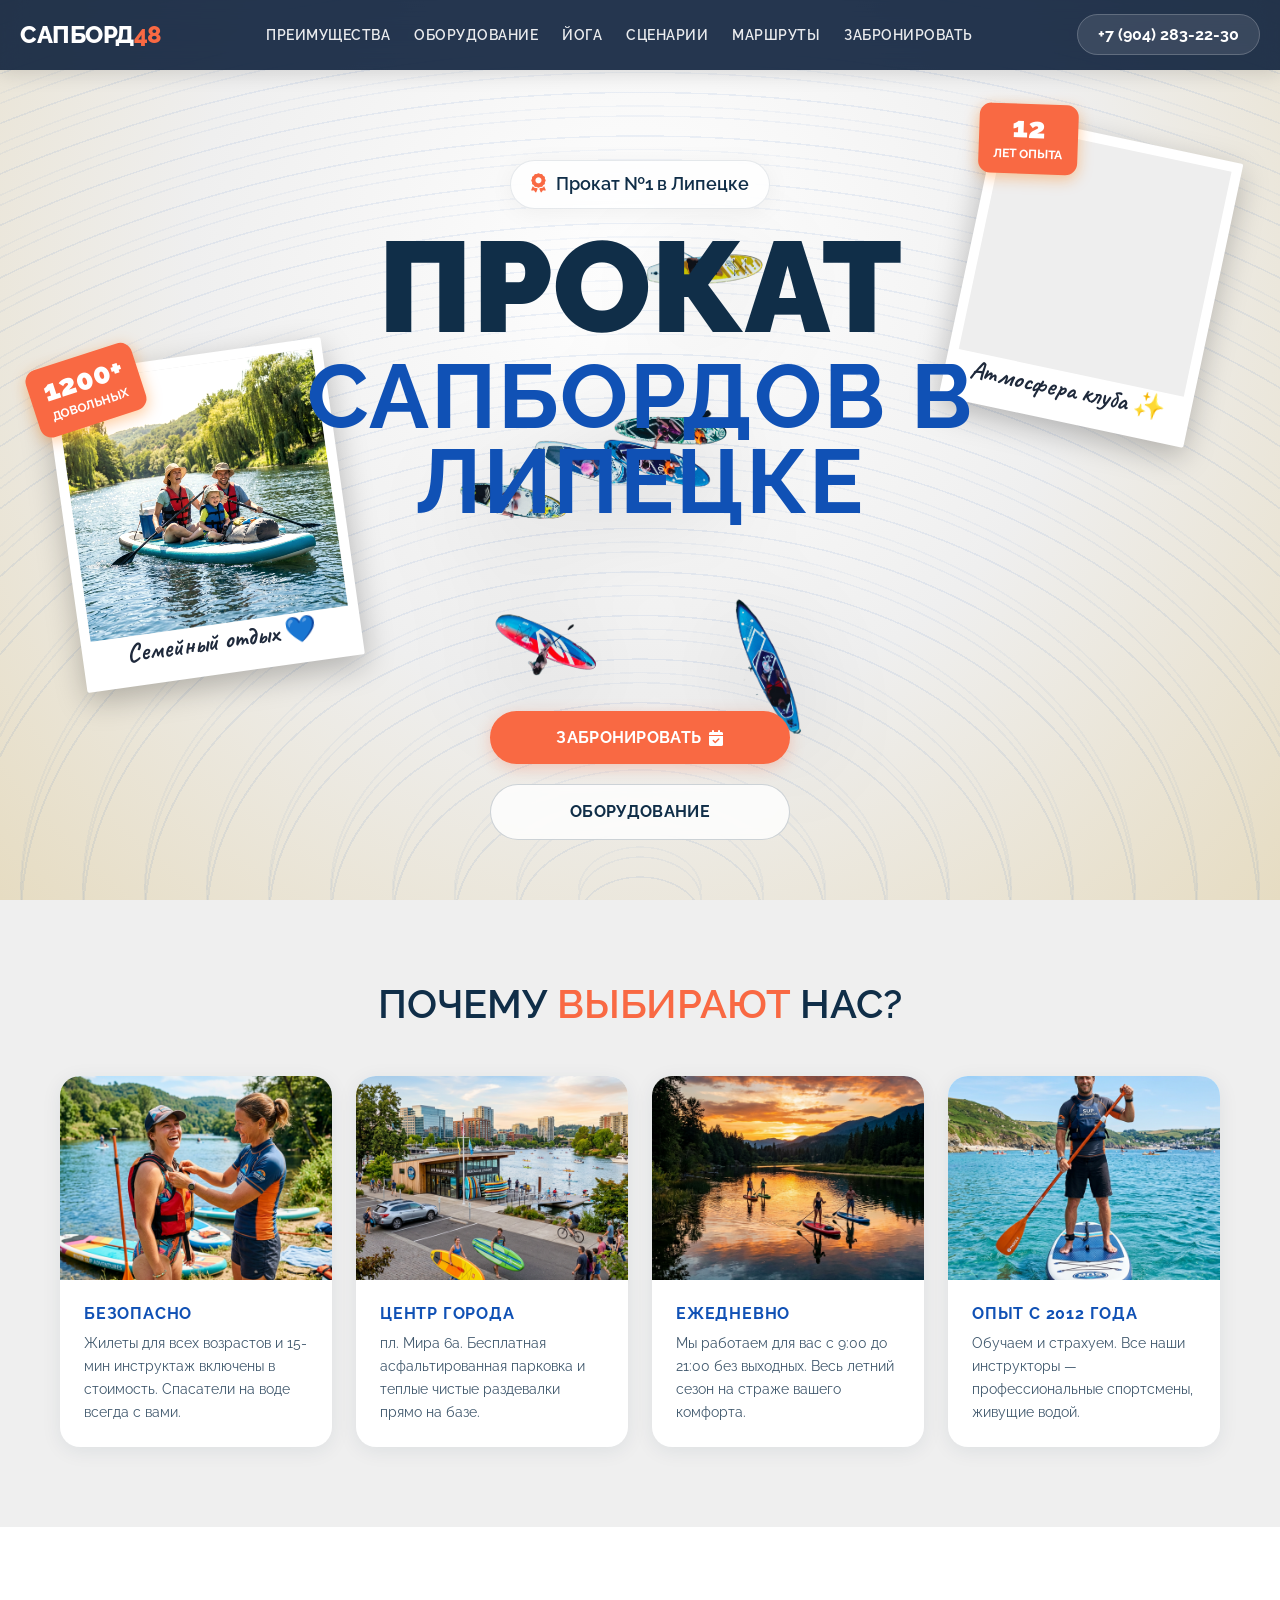
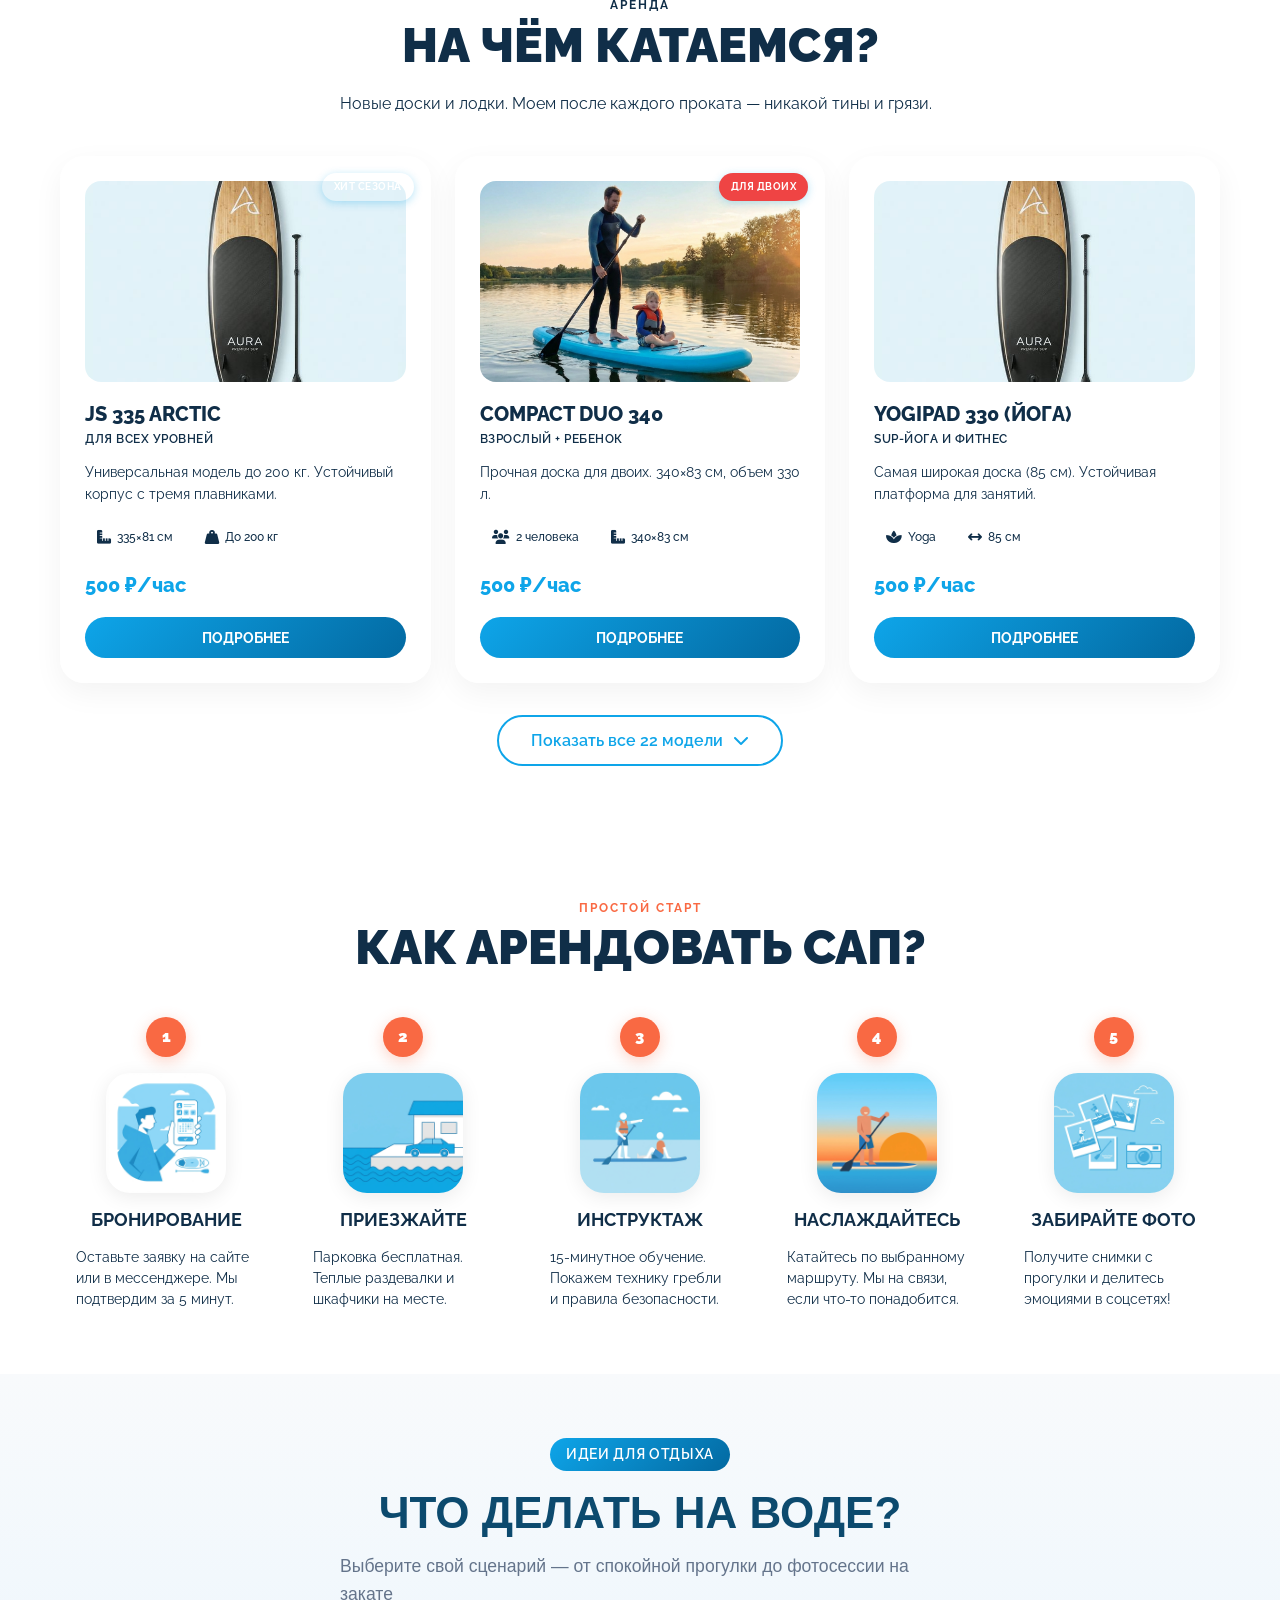
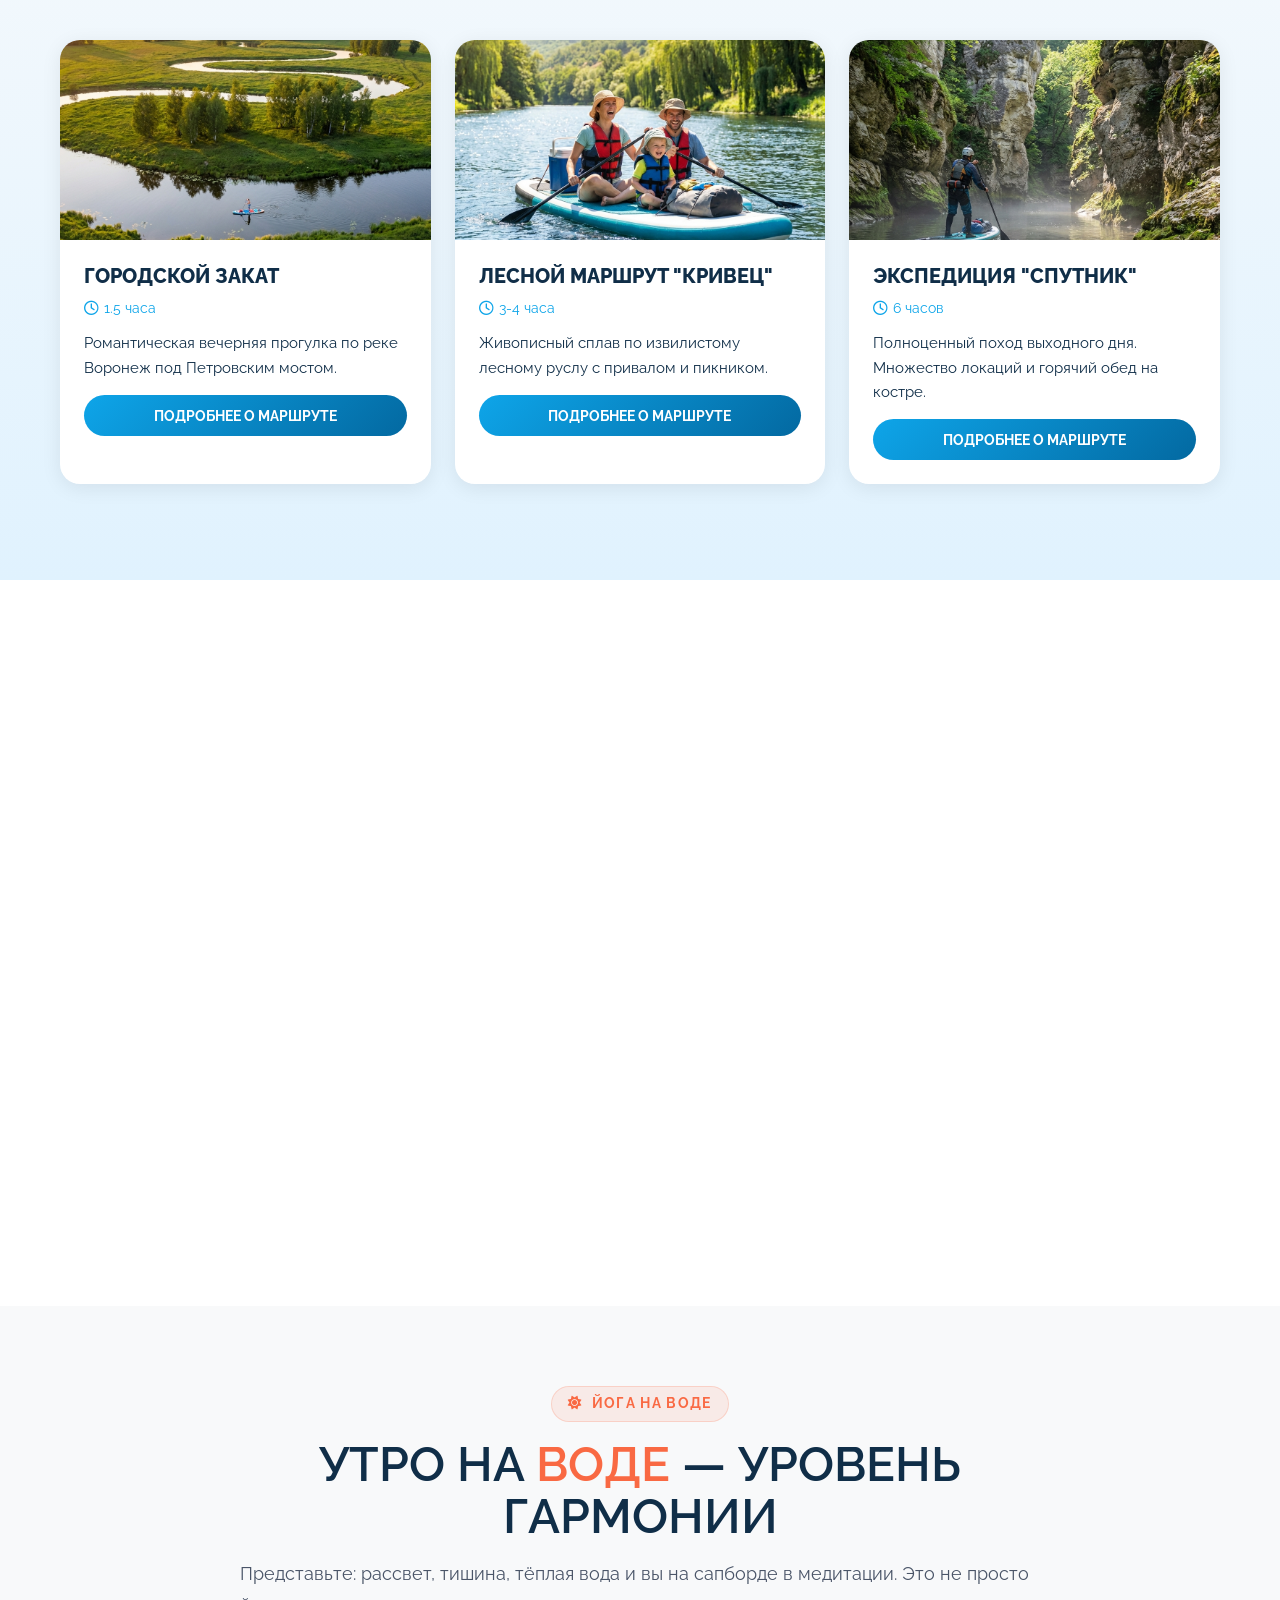
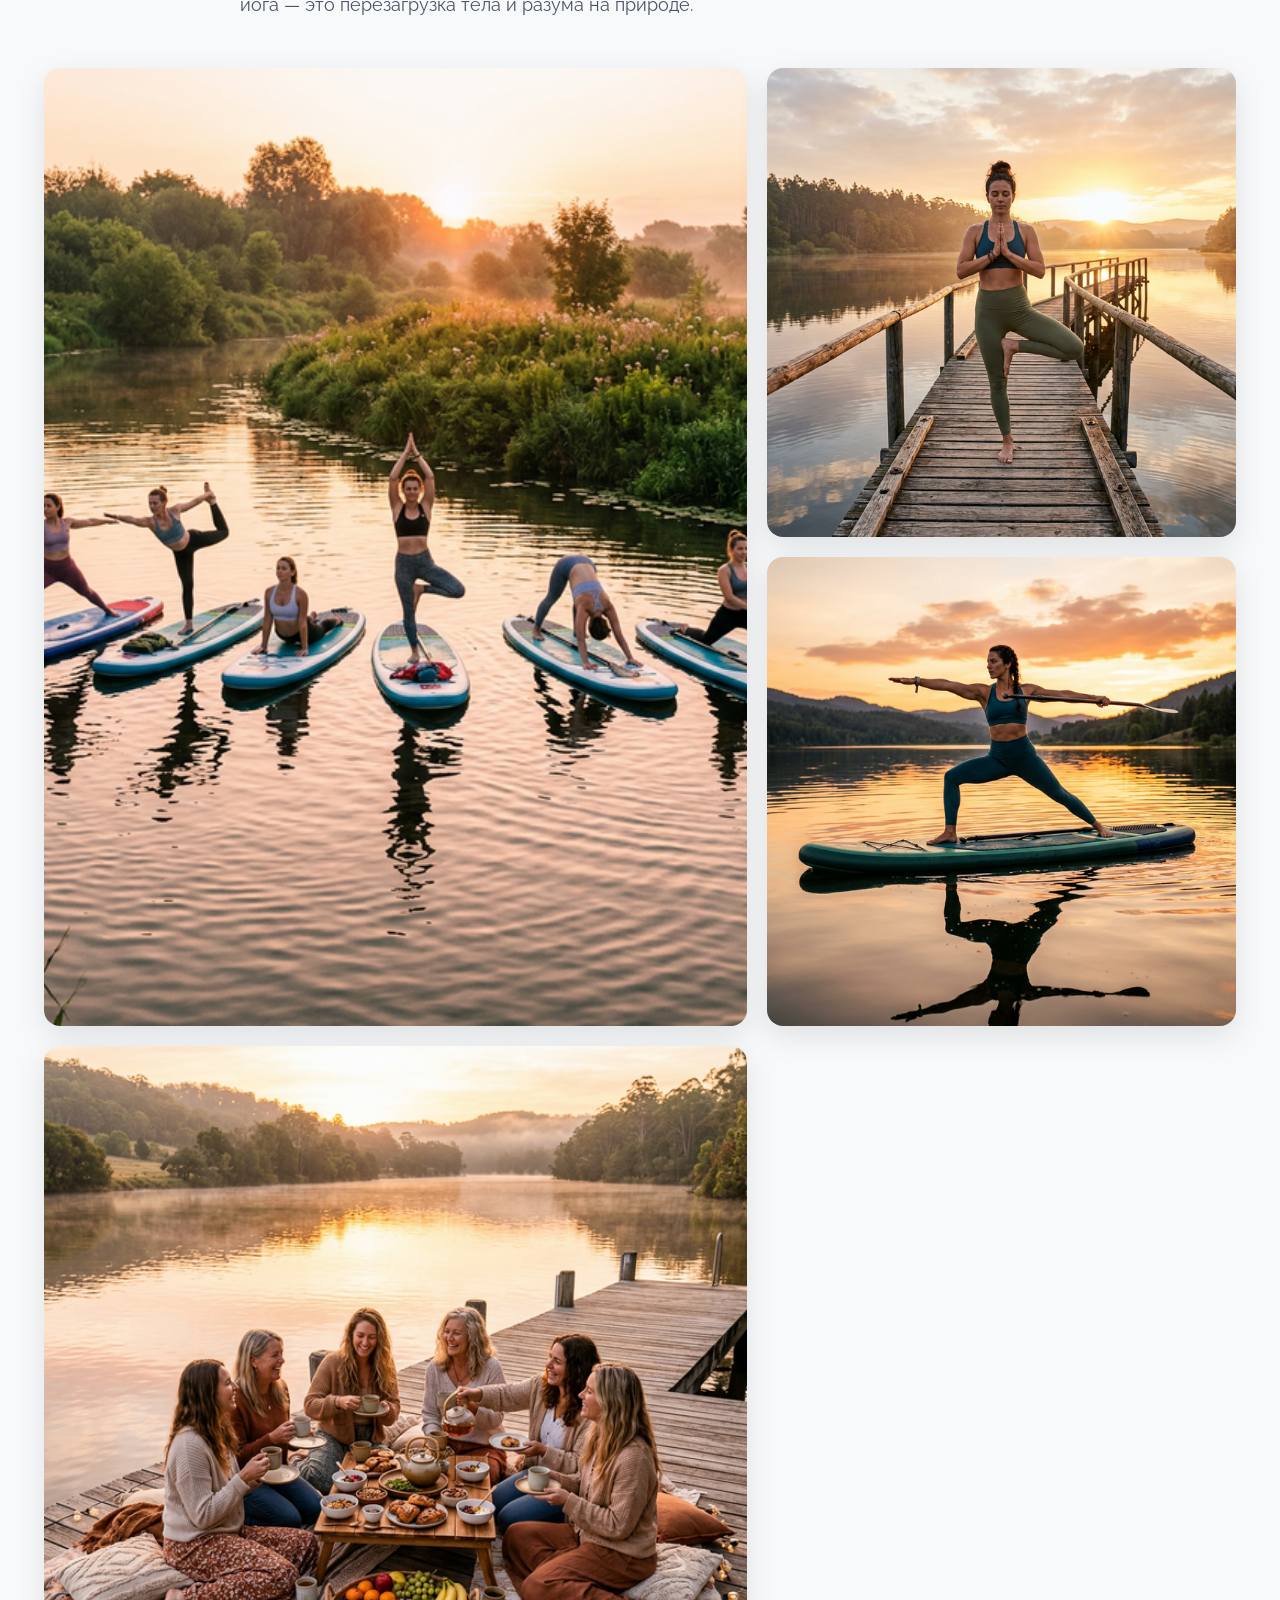
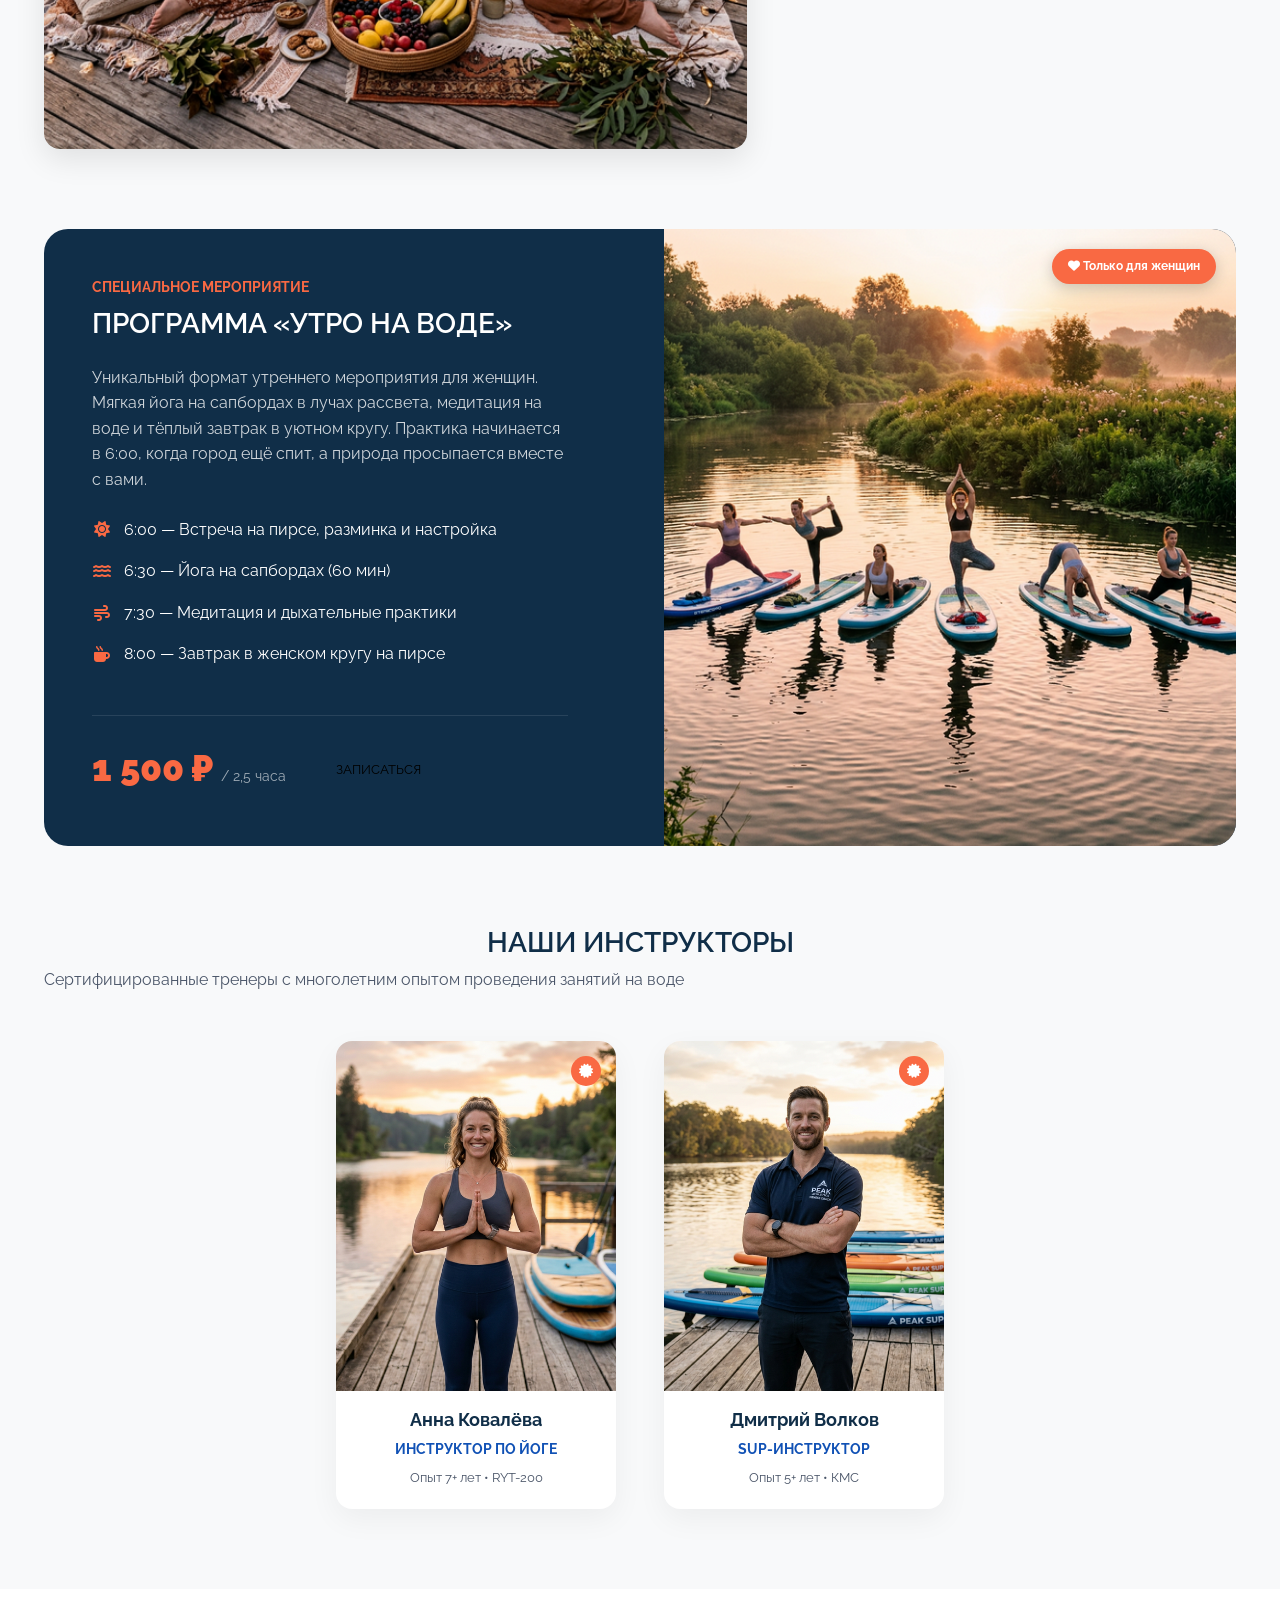
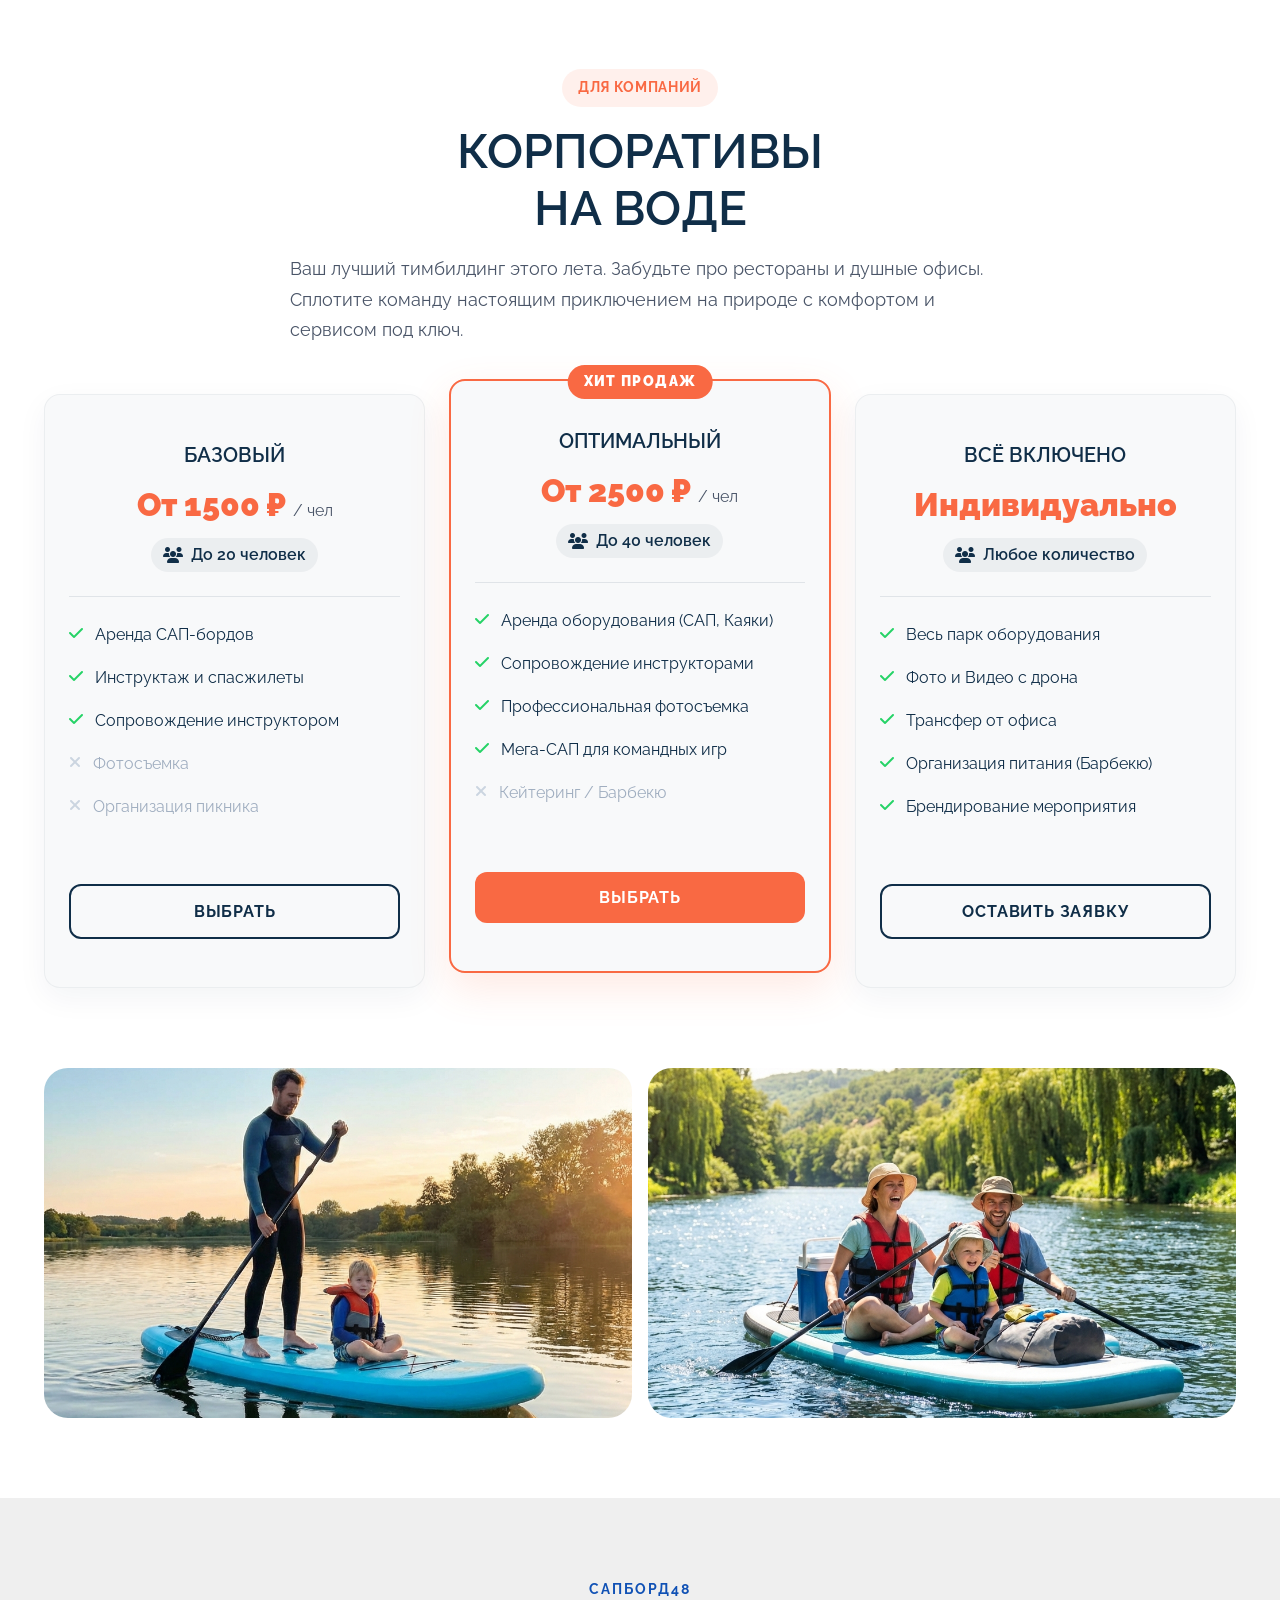
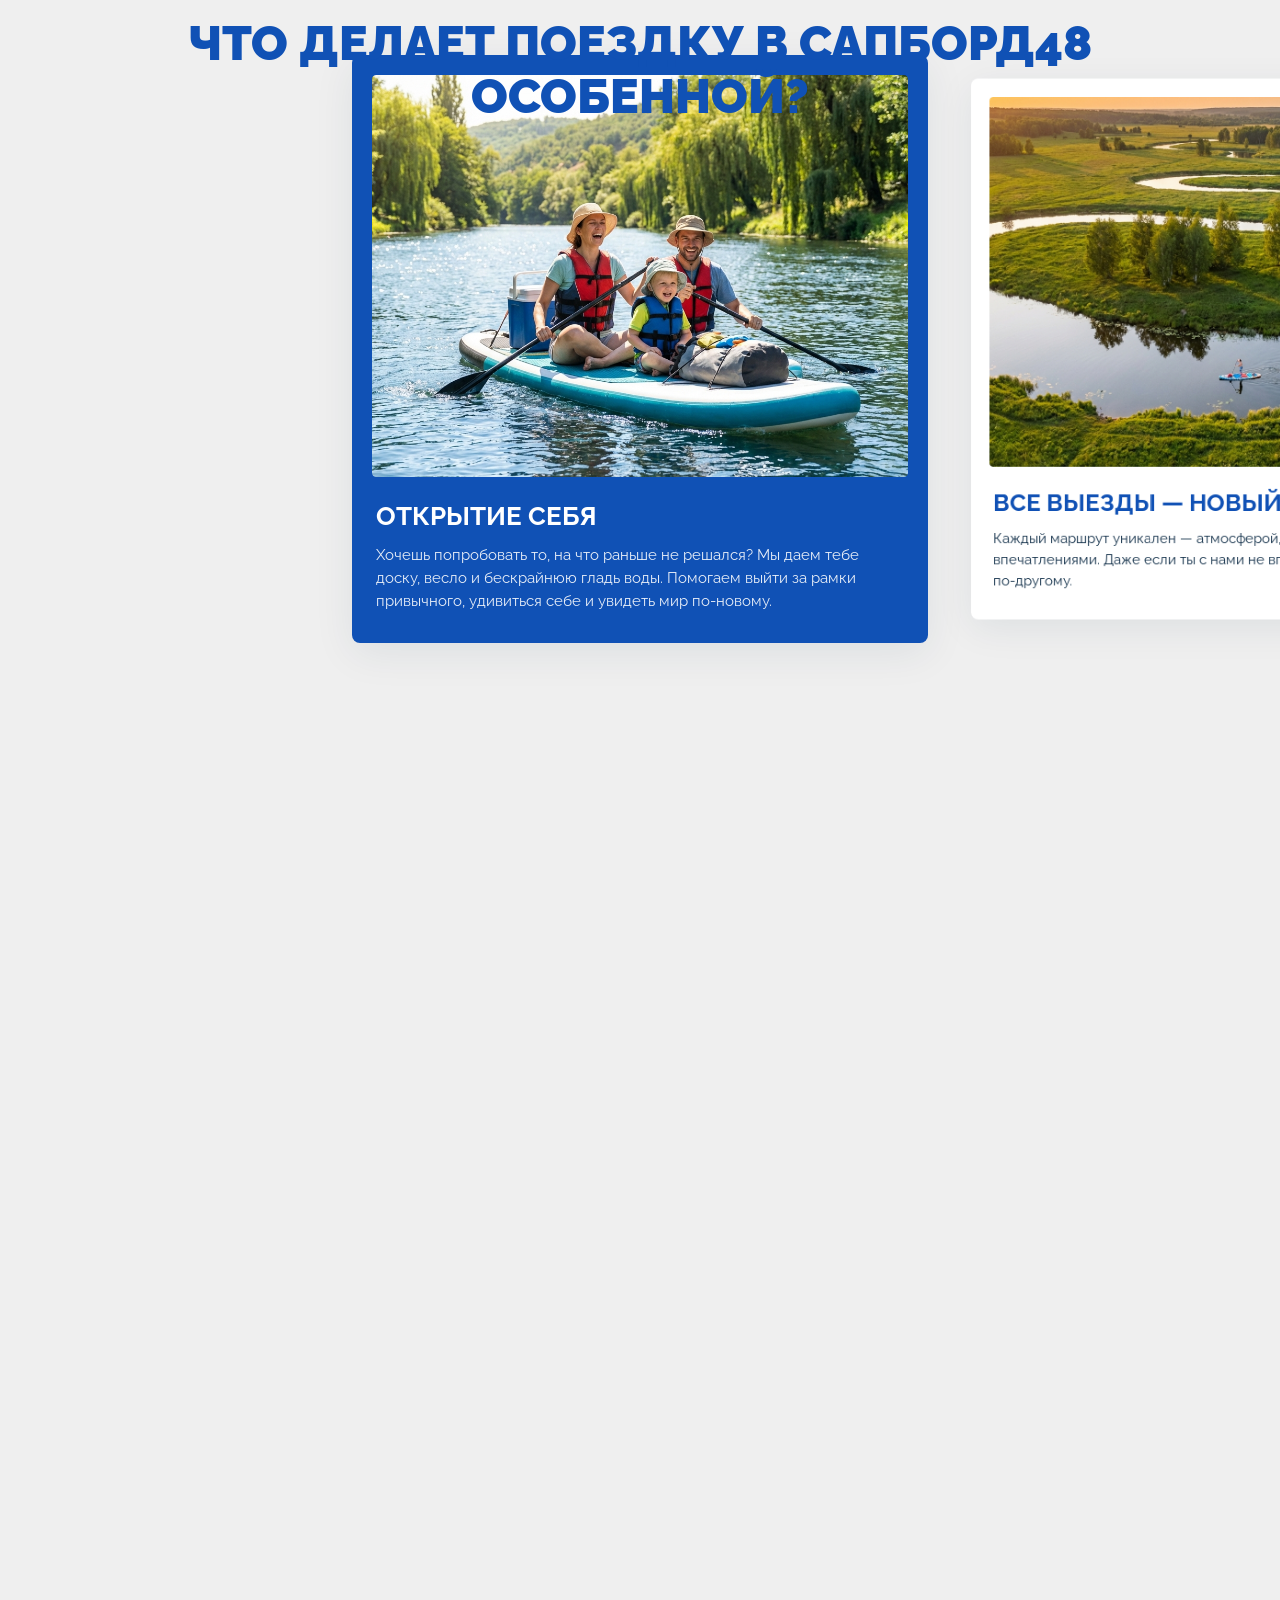
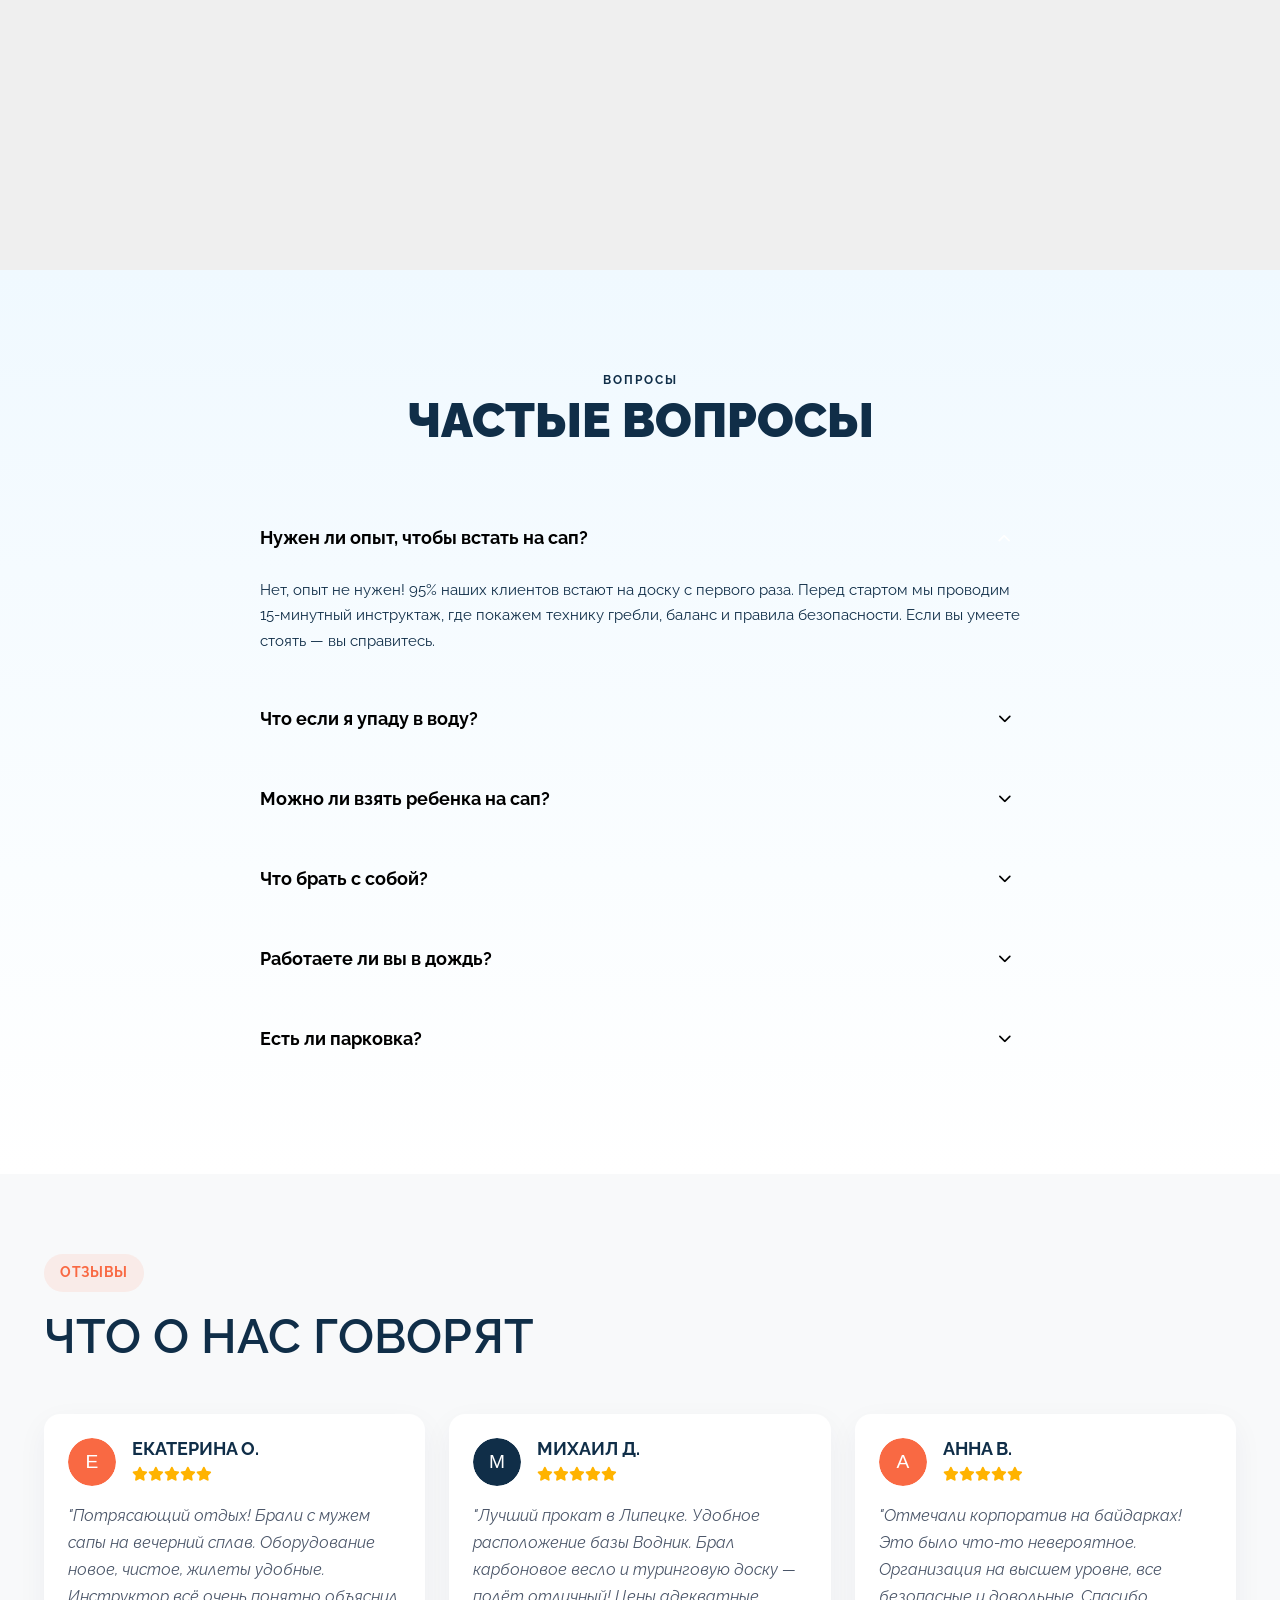
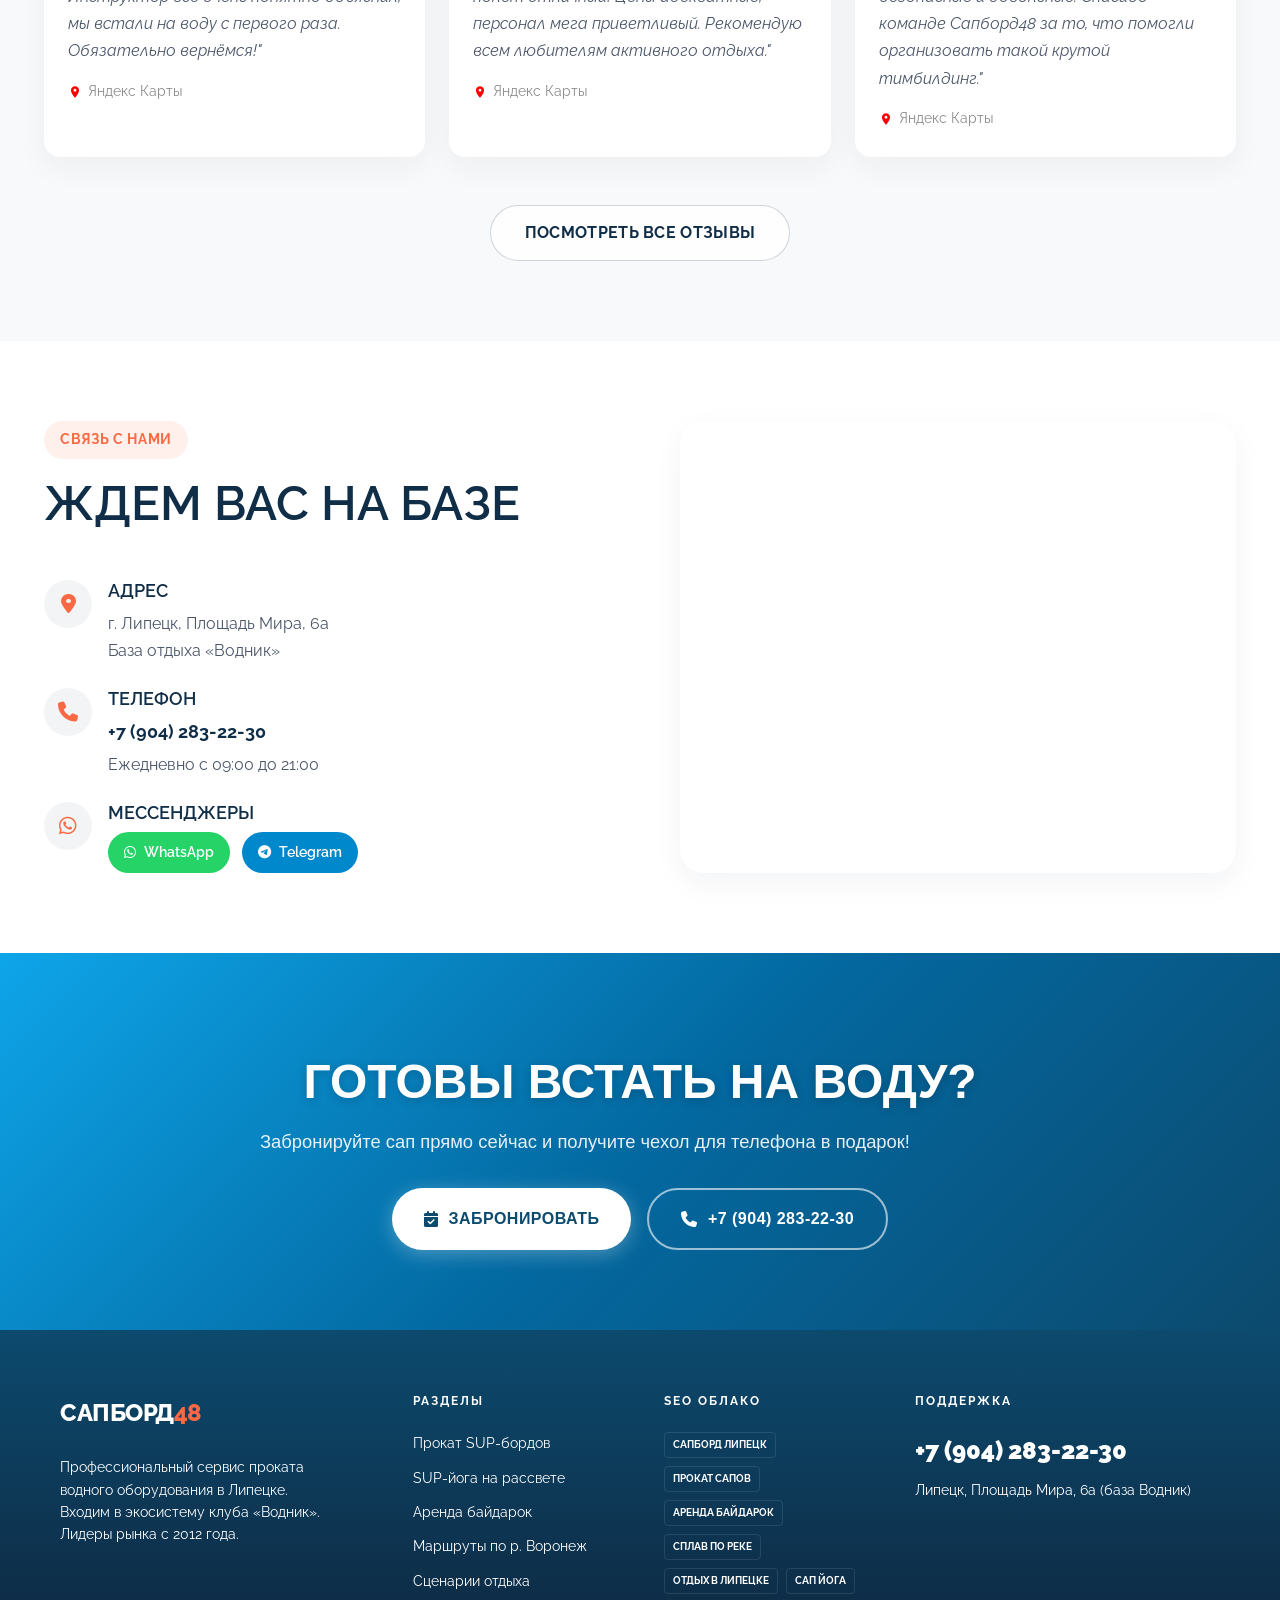
==== commit b1da0ba9: "Move booking section to a separate booking.html page and update navigation" ====
--- a/index.html
+++ b/index.html
@@ -48,7 +48,7 @@
                 <a href="#yoga" class="header__link">Йога</a>
                 <a href="#scenarios" class="header__link">Сценарии</a>
                 <a href="#routes" class="header__link">Маршруты</a>
-                <a href="#booking" class="header__link">Забронировать</a>
+                <a href="booking.html" class="header__link">Забронировать</a>
             </nav>
             <div class="header__contacts">
                 <a href="tel:+79042832230" class="header__phone">+7 (904) 283-22-30</a>
@@ -70,7 +70,7 @@
                 <a href="#yoga" class="header__mobile-link">Йога</a>
                 <a href="#scenarios" class="header__mobile-link">Сценарии</a>
                 <a href="#routes" class="header__mobile-link">Маршруты</a>
-                <a href="#booking" class="header__mobile-link">Забронировать</a>
+                <a href="booking.html" class="header__mobile-link">Забронировать</a>
             </nav>
             <a href="tel:+79042832230" class="header__mobile-phone">+7 (904) 283-22-30</a>
         </div>
@@ -171,7 +171,7 @@
 
                 <div class="hero__bottom-group">
                     <div class="hero__cta-wrapper">
-                        <a href="#booking" class="hero__button hero__button_primary">
+                        <a href="booking.html" class="hero__button hero__button_primary">
                             ЗАБРОНИРОВАТЬ
                             <i class="fa-solid fa-calendar-check"></i>
                         </a>
@@ -721,208 +721,8 @@
     </section>
 
     <!-- ============================================
-         BLOCK 3: BOOKING DASHBOARD V2 (2-Step Wizard)
+         BLOCK 3: BOOKING DASHBOARD V2 (2-Step Wizard) [MOVED TO BOOKING.HTML]
          ============================================ -->
-    <section class="booking" id="booking">
-        <div class="booking__container">
-            <div class="booking__header">
-                <span class="booking__label">Онлайн-бронирование</span>
-                <h2 class="booking__title">Забронировать оборудование</h2>
-                <p class="booking__subtitle">Выберите дату, время и оборудование — мы всё подготовим к вашему приезду</p>
-            </div>
-
-            <!-- Stepper -->
-            <div class="booking__stepper">
-                <div class="booking__step-indicator booking__step-indicator--active" data-step="1">
-                    <span class="booking__step-num">1</span>
-                    <span class="booking__step-name">Выбор аренды</span>
-                </div>
-                <div class="booking__step-line"></div>
-                <div class="booking__step-indicator" data-step="2">
-                    <span class="booking__step-num">2</span>
-                    <span class="booking__step-name">Оформление</span>
-                </div>
-            </div>
-
-            <!-- ========== STEP 1: Выбор аренды ========== -->
-            <div class="booking__panel booking__panel--active" id="bookingStep1">
-                <div class="booking__step-1-layout">
-                    <!-- Left Column: Date & Time -->
-                    <div class="booking__col-left">
-                        <div class="booking__card">
-                            <h3 class="booking__panel-title"><i class="fa-regular fa-calendar"></i> Дата и время</h3>
-                            
-                            <div class="booking__calendar" id="bookingCalendar">
-                                <div class="booking__calendar-header">
-                                    <button class="booking__calendar-nav" id="calendarPrev" type="button">
-                                        <i class="fa-solid fa-chevron-left"></i>
-                                    </button>
-                                    <span class="booking__calendar-title" id="calendarMonthTitle"></span>
-                                    <button class="booking__calendar-nav" id="calendarNext" type="button">
-                                        <i class="fa-solid fa-chevron-right"></i>
-                                    </button>
-                                </div>
-                                <div class="booking__calendar-grid" id="calendarGrid">
-                                    <span class="booking__calendar-weekday">Пн</span>
-                                    <span class="booking__calendar-weekday">Вт</span>
-                                    <span class="booking__calendar-weekday">Ср</span>
-                                    <span class="booking__calendar-weekday">Чт</span>
-                                    <span class="booking__calendar-weekday">Пт</span>
-                                    <span class="booking__calendar-weekday">Сб</span>
-                                    <span class="booking__calendar-weekday">Вс</span>
-                                </div>
-                            </div>
-
-                            <div style="margin-top: 24px;"></div>
-                            <h4 class="booking__panel-subtitle" style="margin-bottom: 12px; font-weight: 600;">Время начала</h4>
-                            
-                            <p class="booking__selected-date" id="selectedDateDisplay">Дата: <strong>—</strong></p>
-                            <div class="booking__time-grid" id="timeGrid">
-                                <button class="booking__time-chip" type="button" data-time="09:00">9:00</button>
-                                <button class="booking__time-chip" type="button" data-time="10:00">10:00</button>
-                                <button class="booking__time-chip" type="button" data-time="11:00">11:00</button>
-                                <button class="booking__time-chip" type="button" data-time="12:00">12:00</button>
-                                <button class="booking__time-chip" type="button" data-time="13:00">13:00</button>
-                                <button class="booking__time-chip" type="button" data-time="14:00">14:00</button>
-                                <button class="booking__time-chip" type="button" data-time="15:00">15:00</button>
-                                <button class="booking__time-chip" type="button" data-time="16:00">16:00</button>
-                                <button class="booking__time-chip" type="button" data-time="17:00">17:00</button>
-                                <button class="booking__time-chip" type="button" data-time="18:00">18:00</button>
-                                <button class="booking__time-chip" type="button" data-time="19:00">19:00</button>
-                                <button class="booking__time-chip" type="button" data-time="20:00">20:00</button>
-                            </div>
-                        </div>
-                    </div>
-
-                    <!-- Right Column: Equipment -->
-                    <div class="booking__col-right">
-                        <div class="booking__card">
-                            <h3 class="booking__panel-title"><i class="fa-solid fa-ship"></i> Оборудование</h3>
-                            
-                            <div class="booking__equip-controls-bar">
-                                <div class="booking__equip-search">
-                                    <i class="fa-solid fa-magnifying-glass"></i>
-                                    <input type="text" id="equipSearch" placeholder="Поиск по названию...">
-                                </div>
-                                <div class="booking__equip-categories" id="equipCategories">
-                                    <button class="booking__cat-btn active" data-filter="all">Все</button>
-                                    <button class="booking__cat-btn" data-filter="sup">САП</button>
-                                    <button class="booking__cat-btn" data-filter="kayak">Каяки и Байдарки</button>
-                                    <button class="booking__cat-btn" data-filter="photo">Фото</button>
-                                </div>
-                                <button type="button" class="booking__clear-cart-btn" id="btnClearCart" style="display: none;">
-                                    <i class="fa-solid fa-trash-can"></i> Очистить корзину
-                                </button>
-                            </div>
-                            
-                            <div class="booking__equip-grid" id="equipGrid">
-                                <!-- Cards will be dynamically injected by script.js -->
-                            </div>
-
-                            <!-- Cart Summary -->
-                            <div class="booking__cart-summary" id="cartSummary" style="display:none; margin-top: 20px;">
-                                <h4 class="booking__cart-title" style="margin-bottom: 12px; font-weight: 600; color: var(--brand-blue);">Вы выбрали:</h4>
-                                <div class="booking__cart-items" id="cartItemsList" style="display: flex; flex-direction: column; gap: 8px;"></div>
-                                <div class="booking__cart-total-row" style="margin-top: 16px; display: flex; justify-content: space-between; align-items: center; border-top: 1px solid rgba(16, 46, 72, 0.1); padding-top: 16px;">
-                                    <span class="booking__cart-total-label">Предварительная стоимость:</span>
-                                    <span class="booking__cart-total-price" id="cartTotalPrice" style="font-size: 24px; font-weight: 900; color: var(--brand-orange);">0 ₽</span>
-                                </div>
-                            </div>
-
-                            <div class="booking__nav-row" style="margin-top: 24px;">
-                                <button class="booking__btn booking__btn--primary" id="btnToStep2" style="width: 100%; justify-content: center;">
-                                    Оформить заказ <i class="fa-solid fa-arrow-right"></i>
-                                </button>
-                            </div>
-                        </div>
-                    </div>
-                </div>
-            </div>
-
-            <!-- ========== STEP 2: Checkout ========== -->
-            <div class="booking__panel" id="bookingStep2">
-                <div class="booking__card">
-                    <h3 class="booking__panel-title"><i class="fa-solid fa-receipt"></i> Оформление заказа</h3>
-
-                    <!-- Order Table -->
-                    <table class="booking__order-table" id="orderTable">
-                        <thead>
-                            <tr>
-                                <th>Оборудование</th>
-                                <th>Кол-во</th>
-                                <th>Длительность</th>
-                                <th>Стоимость</th>
-                            </tr>
-                        </thead>
-                        <tbody id="orderTableBody"></tbody>
-                        <tfoot>
-                            <tr>
-                                <td colspan="3">Итого:</td>
-                                <td id="orderTotalPrice">0 ₽</td>
-                            </tr>
-                        </tfoot>
-                    </table>
-
-                    <form id="bookingForm" novalidate>
-                        <!-- Contact -->
-                        <div class="booking__fields-row">
-                            <div>
-                                <label class="booking__field-label">ФИО</label>
-                                <input type="text" class="booking__input" id="bookingName" name="name"
-                                    placeholder="Иванов Иван" required>
-                            </div>
-                            <div>
-                                <label class="booking__field-label">Телефон</label>
-                                <input type="tel" class="booking__input" id="bookingPhone" name="phone"
-                                    placeholder="+7 (___) ___-__-__" required>
-                            </div>
-                        </div>
-
-                        <!-- Legal -->
-                        <div class="booking__legal">
-                            <div class="booking__legal-item">
-                                <input type="checkbox" id="consentCheckbox" name="consent" required>
-                                <label for="consentCheckbox">Я даю согласие на <a href="privacy-policy.html"
-                                        target="_blank">обработку персональных данных</a></label>
-                            </div>
-                            <div class="booking__legal-item">
-                                <input type="checkbox" id="rulesCheckbox" name="rules" required>
-                                <label for="rulesCheckbox">Я ознакомлен(а) с <a href="privacy-policy.html#rules"
-                                        target="_blank">правилами проката</a> и безопасности</label>
-                            </div>
-                        </div>
-
-                        <!-- Captcha -->
-                        <div class="booking__captcha">
-                            <span class="booking__captcha-question" id="captchaQuestion"></span>
-                            <span class="booking__captcha-question">=</span>
-                            <input type="number" class="booking__captcha-input" id="captchaAnswer" placeholder="?">
-                            <span class="booking__captcha-label">Подтвердите, что вы не робот</span>
-                        </div>
-
-                        <!-- Hidden data -->
-                        <input type="hidden" id="bookingDate" name="date">
-                        <input type="hidden" id="bookingTime" name="time">
-                        <input type="hidden" id="bookingItems" name="items">
-
-                        <div class="booking__nav-row" style="flex-direction:column; gap:12px;">
-                            <button type="submit" class="booking__submit-btn" id="bookingSubmit">
-                                <i class="fa-solid fa-lock"></i> Подтвердить бронь
-                            </button>
-                            <button type="button" class="booking__btn booking__btn--secondary" id="btnBackToStep1"
-                                style="width:100%; justify-content:center;">
-                                <i class="fa-solid fa-arrow-left"></i> Вернуться к выбору аренды
-                            </button>
-                        </div>
-
-                        <p class="booking__sms-note">Ссылка на оплату будет отправлена на указанный номер телефона</p>
-                        <div class="booking__message" id="bookingMessage"></div>
-                    </form>
-                </div>
-            </div>
-
-        </div>
-    </section>
 
     <!-- ============================================
          BLOCK 7: РАЗНООБРАЗИЕ
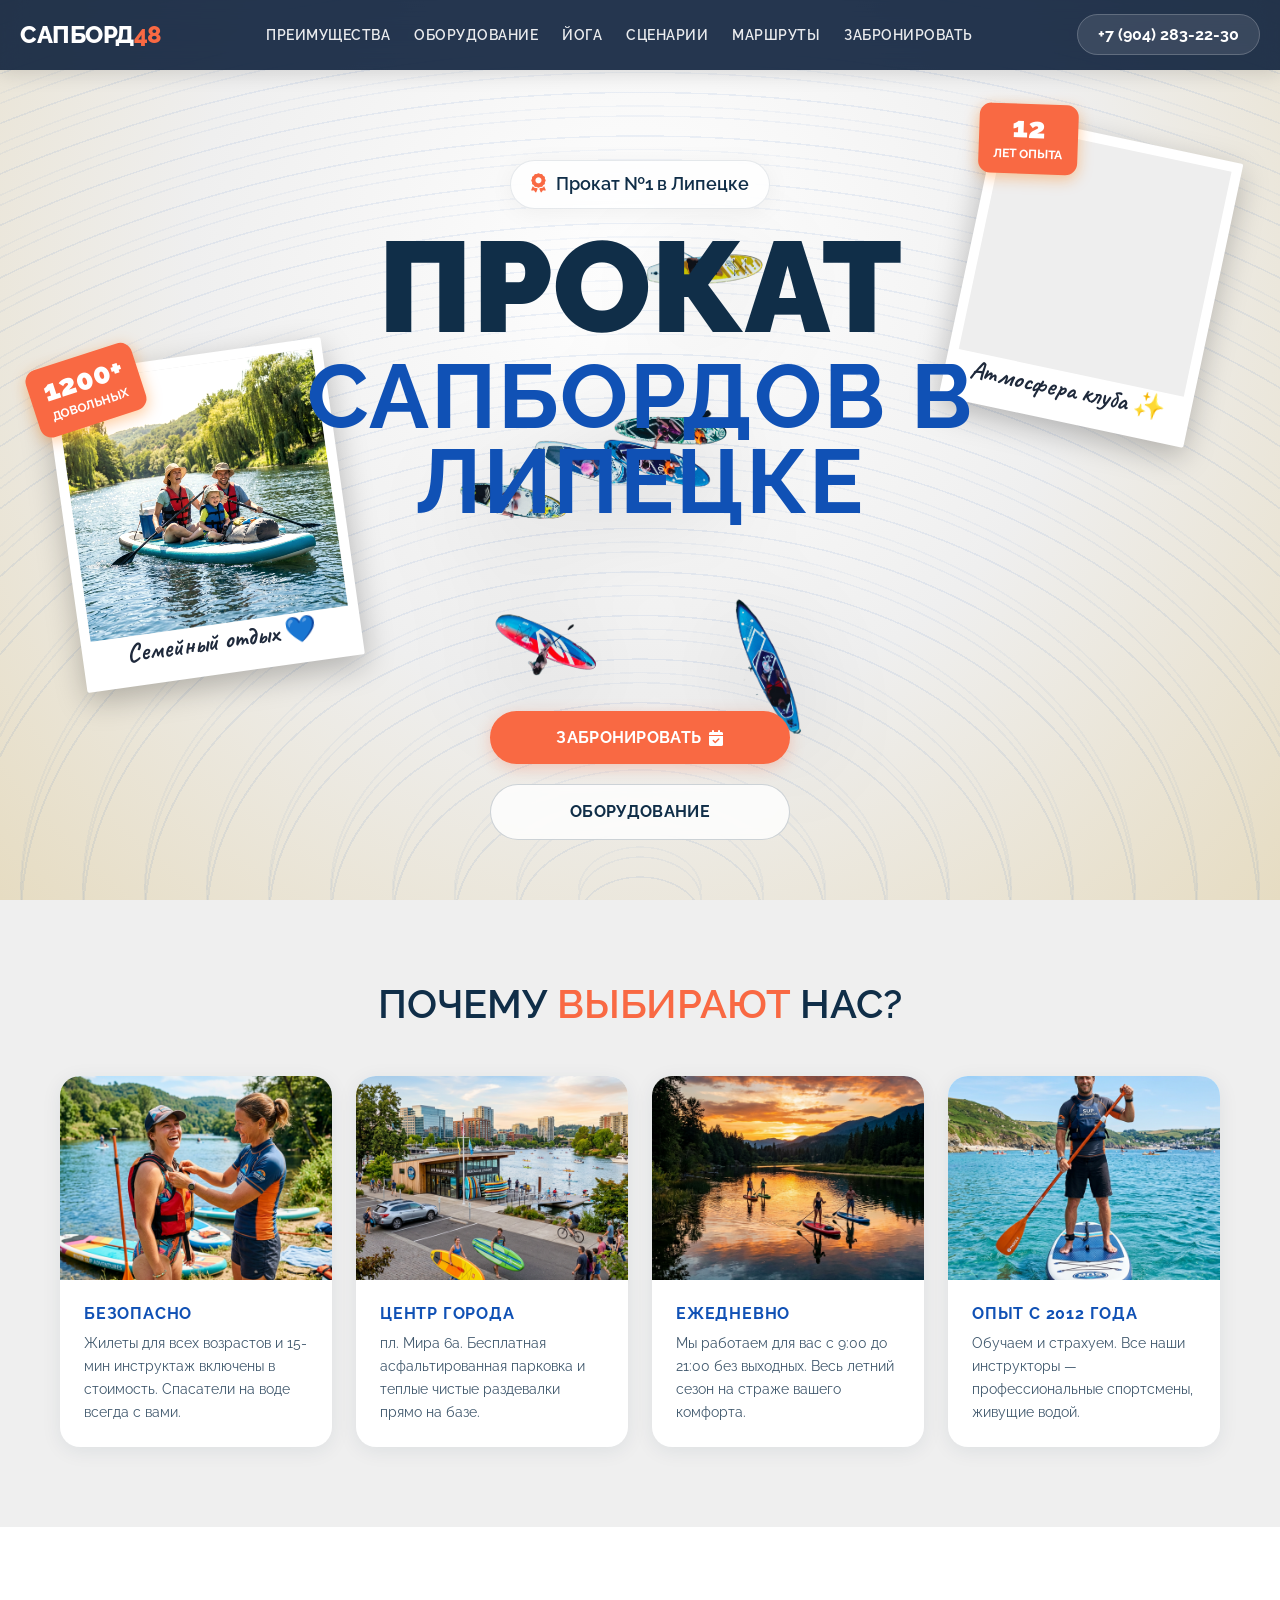
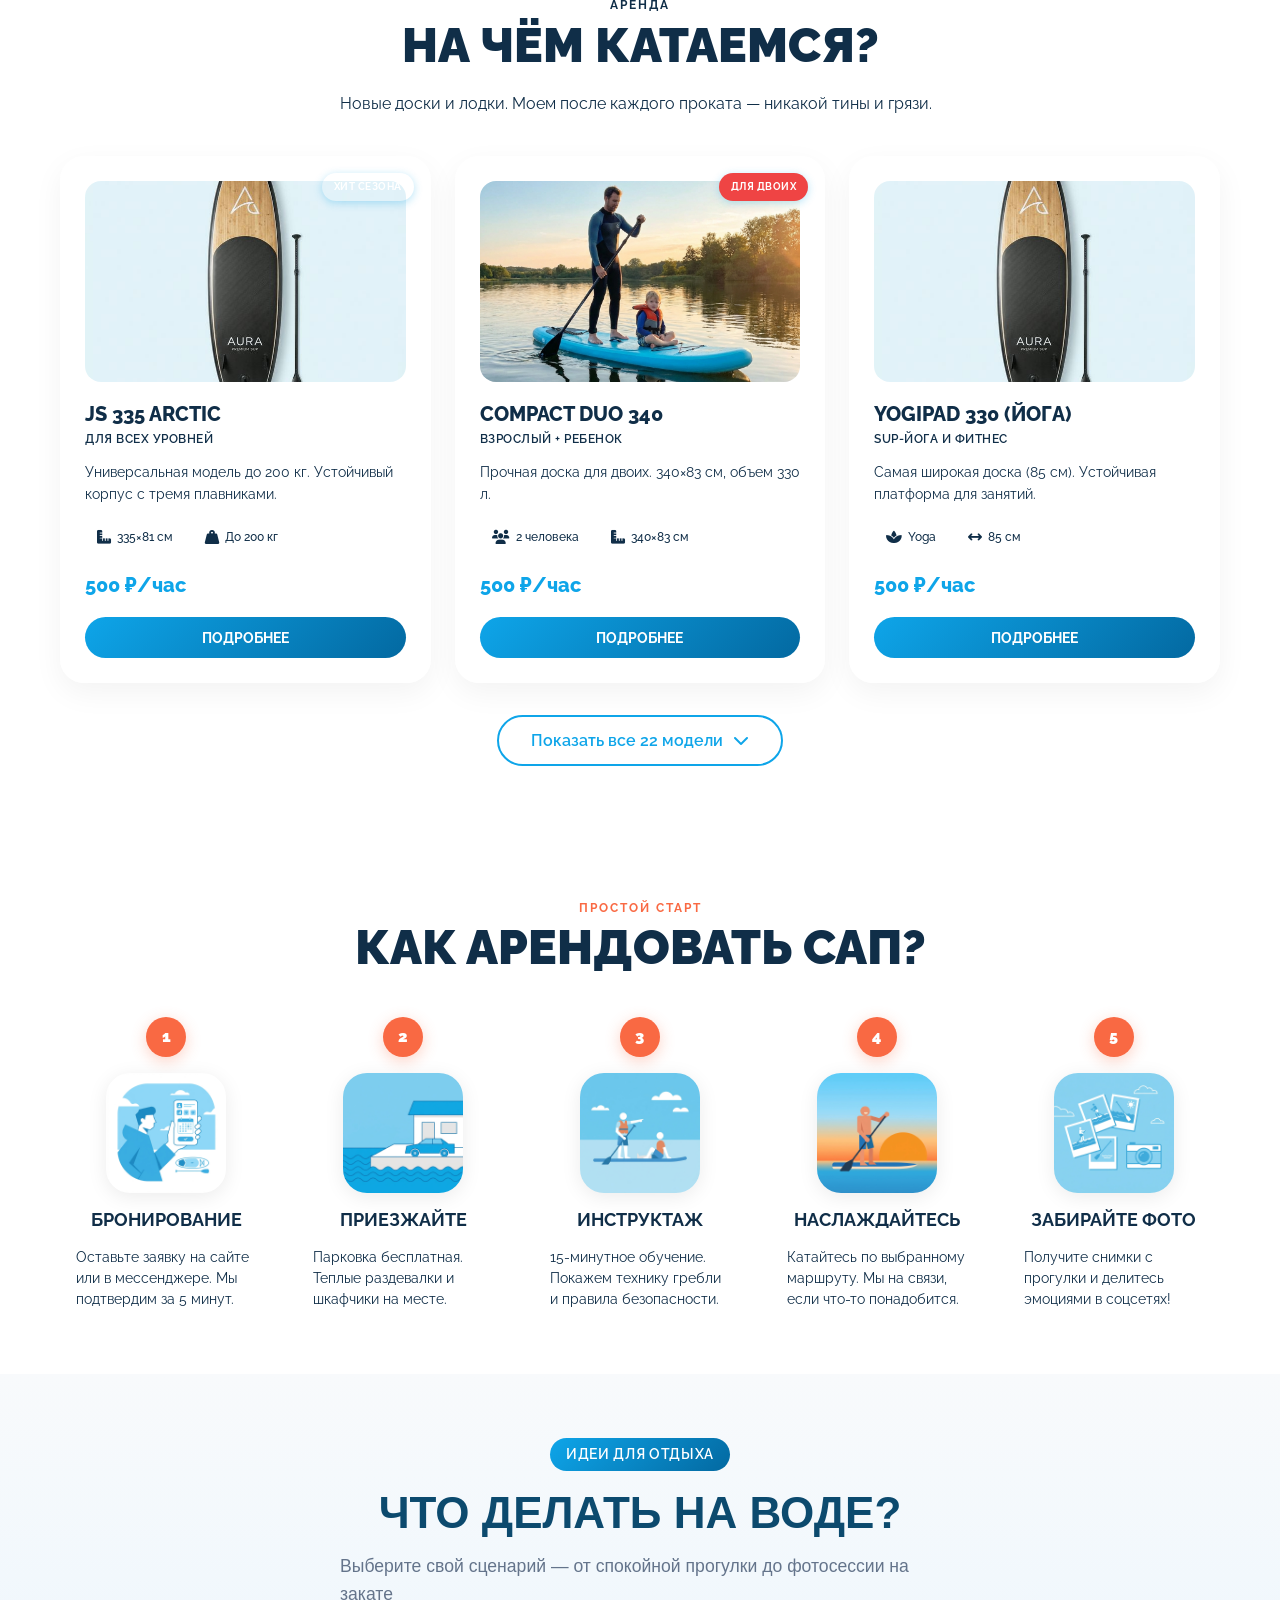
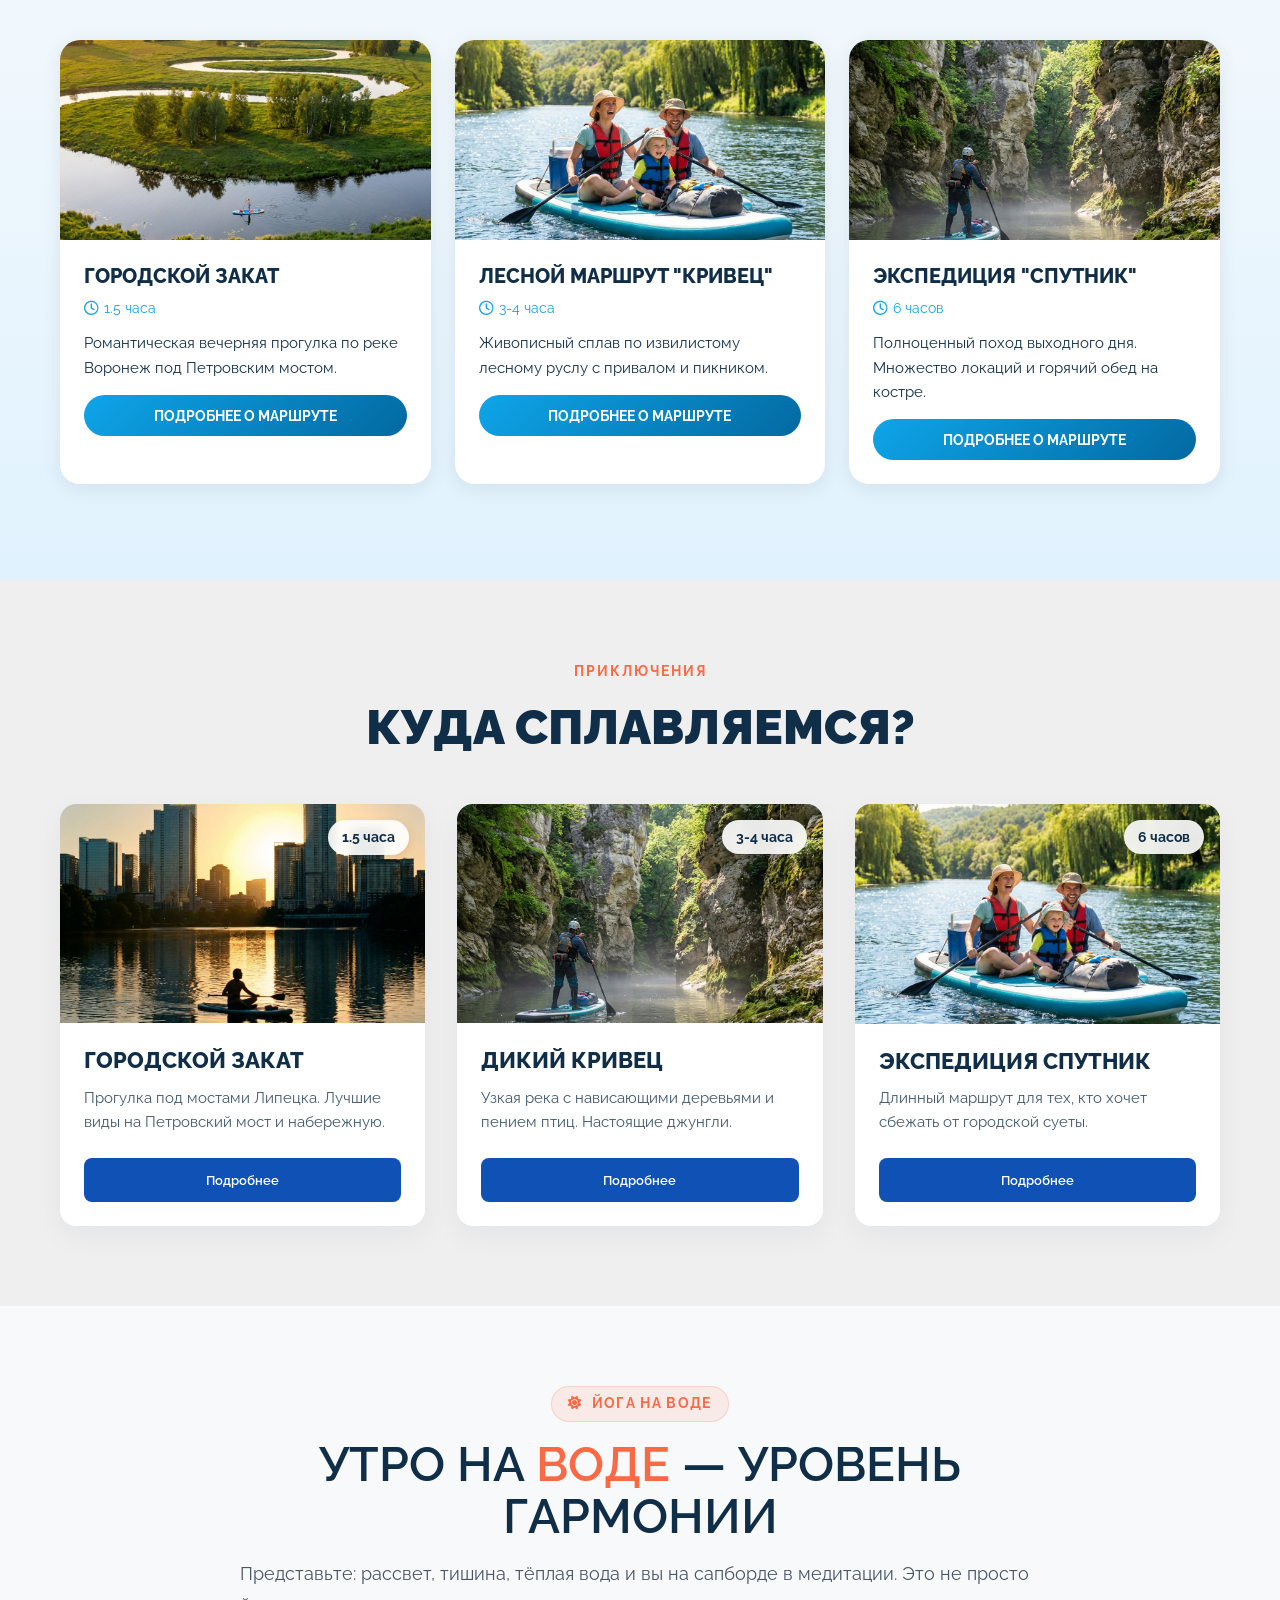
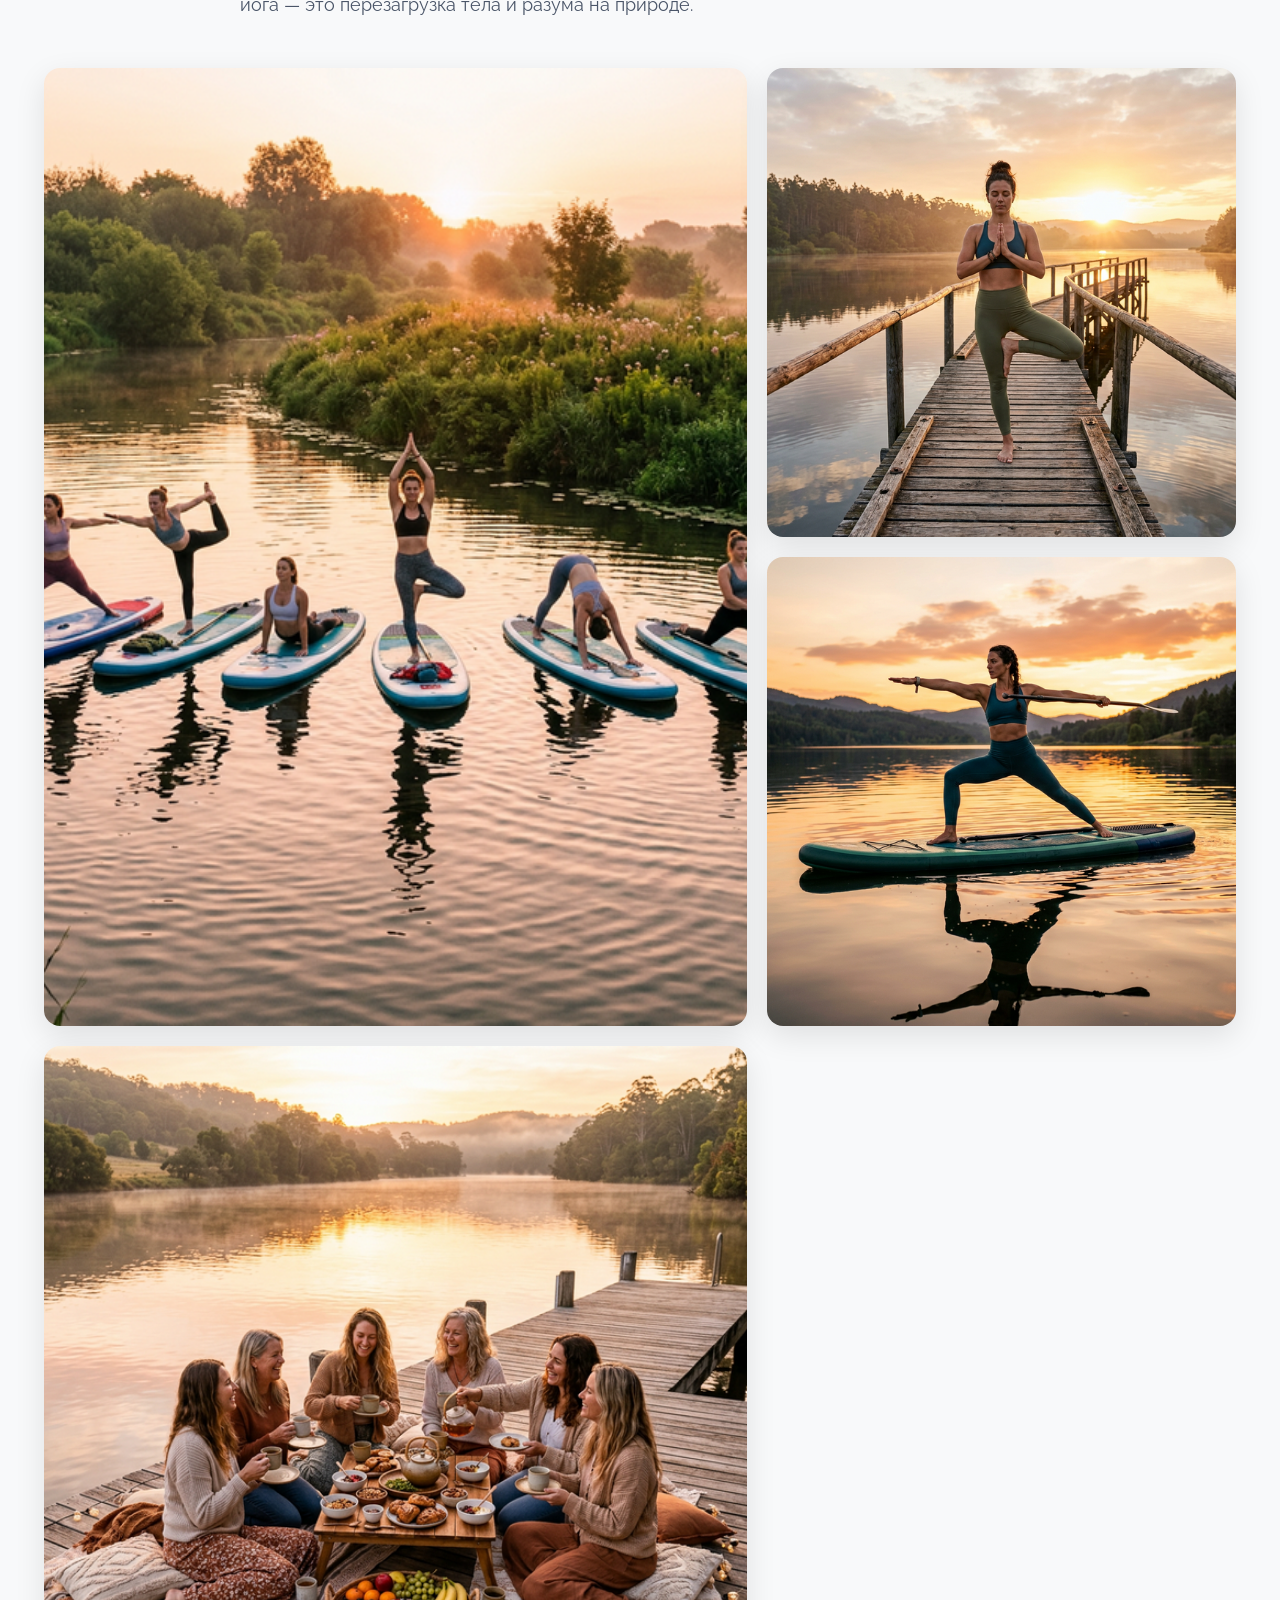
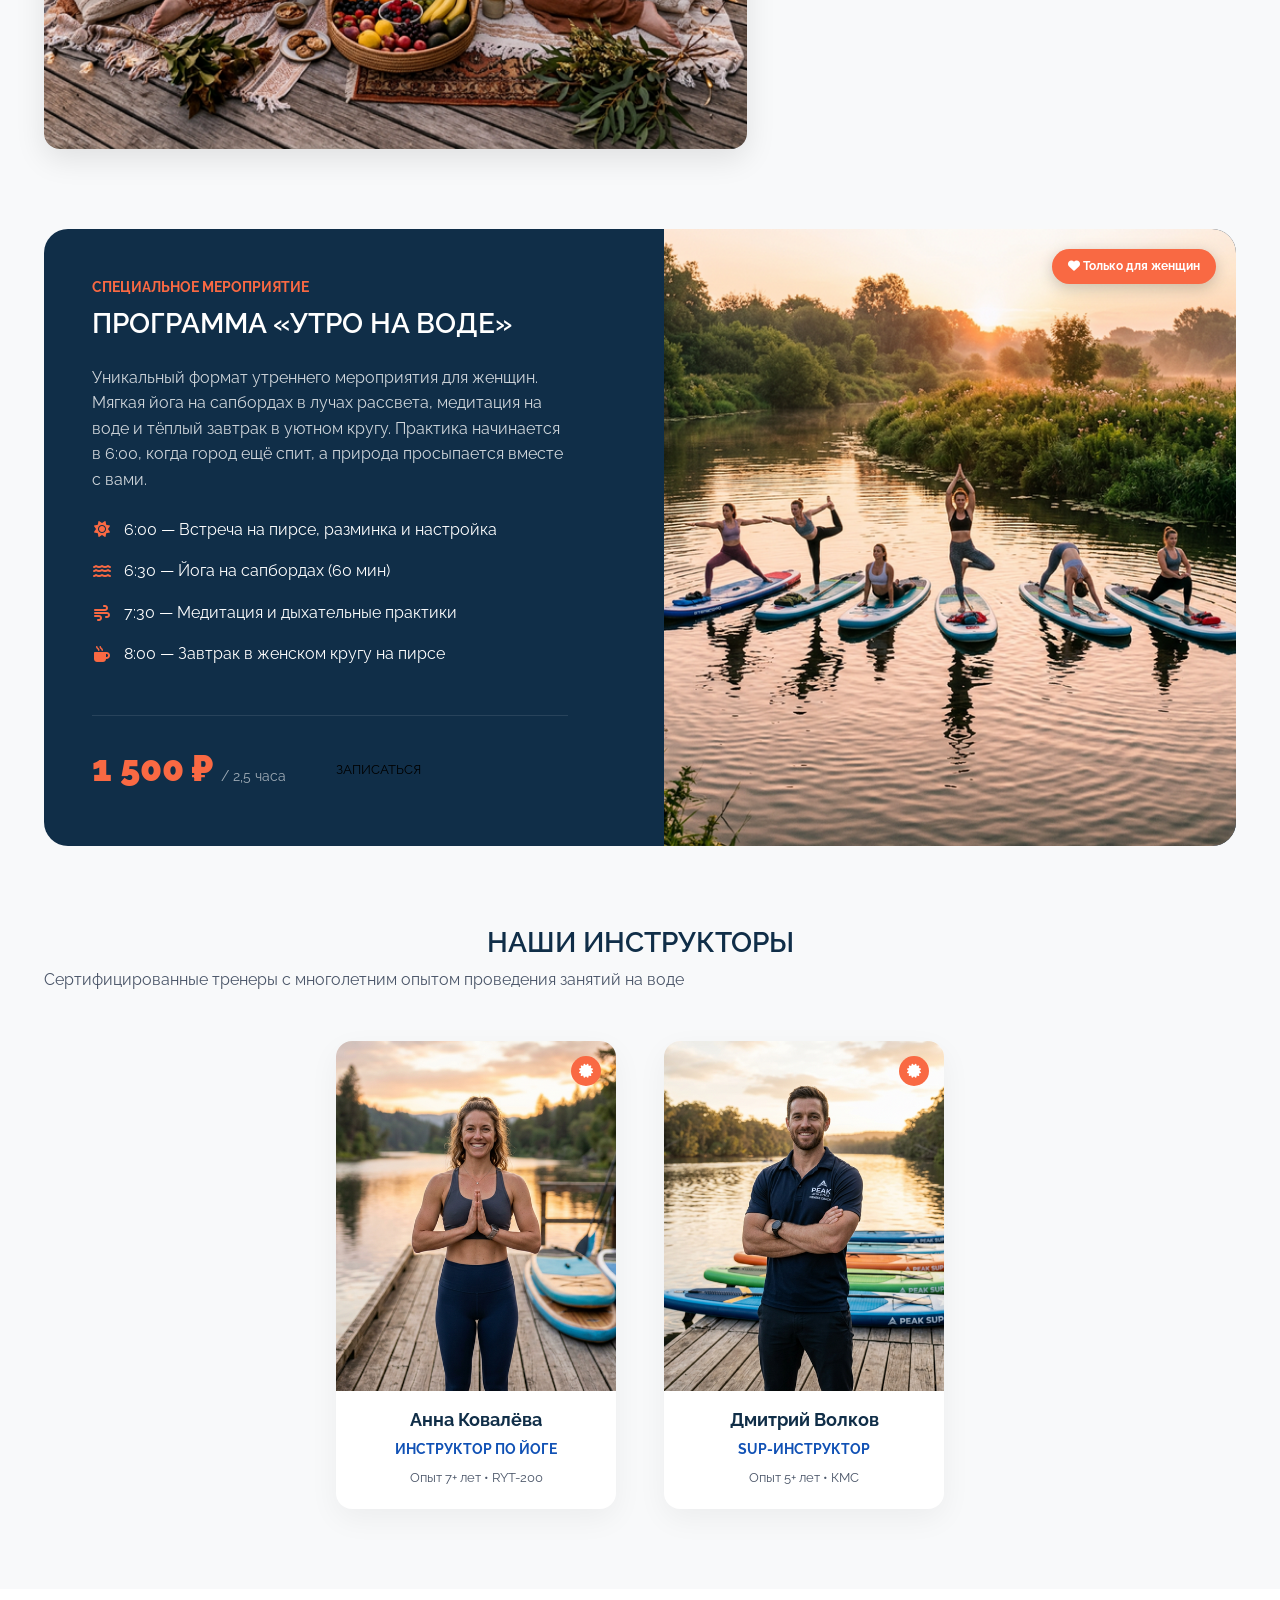
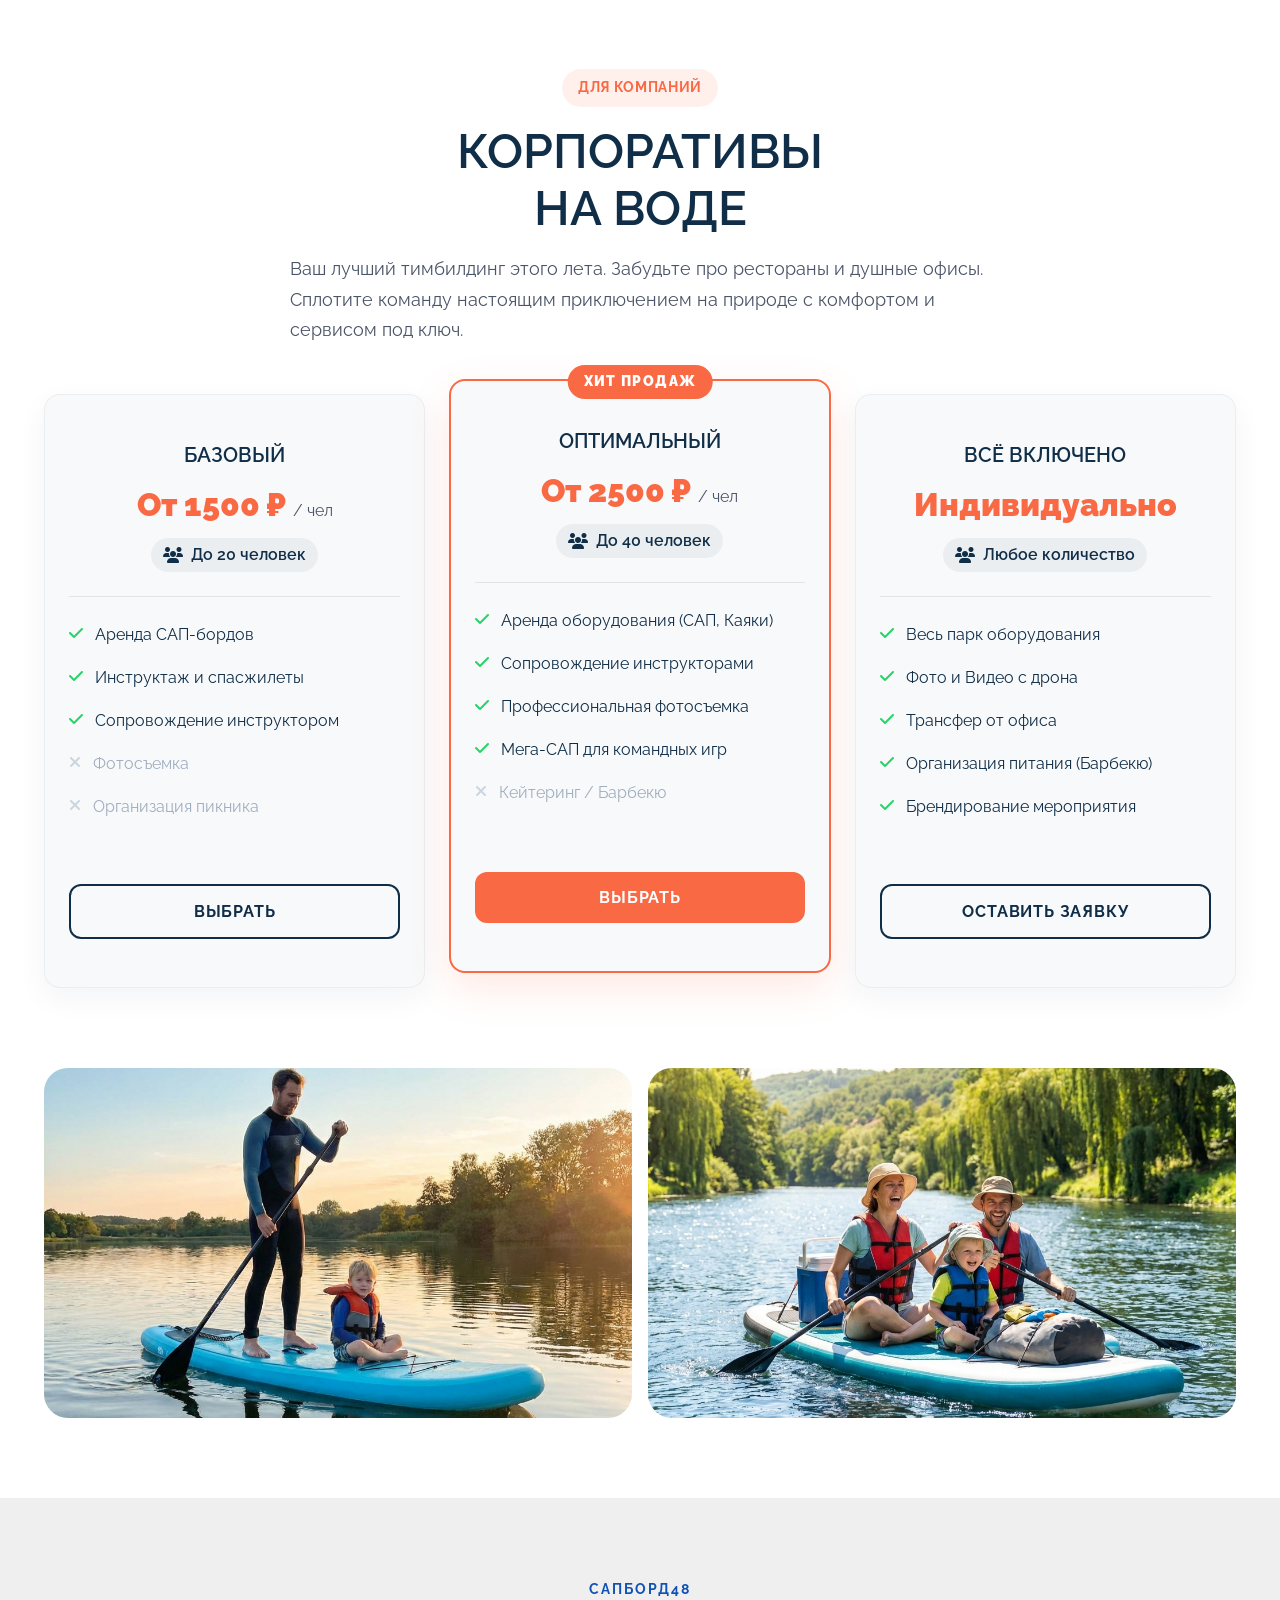
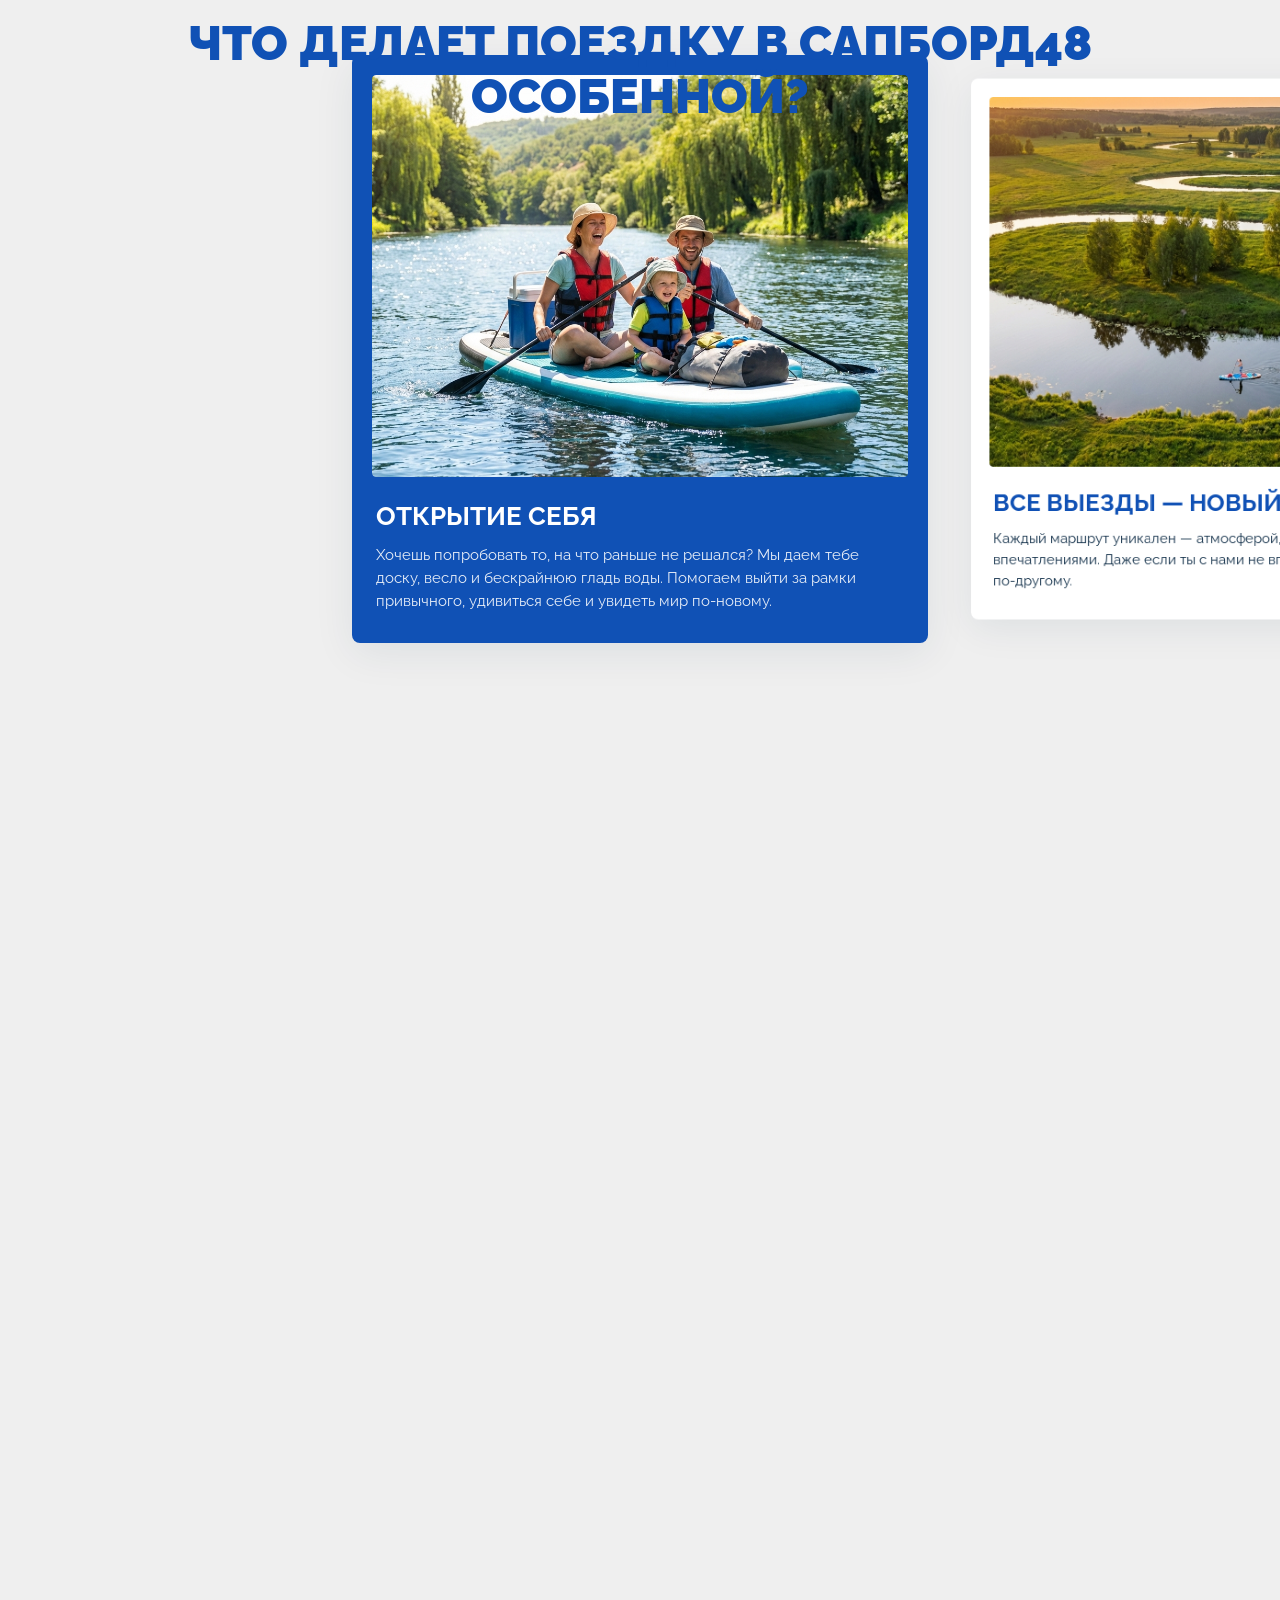
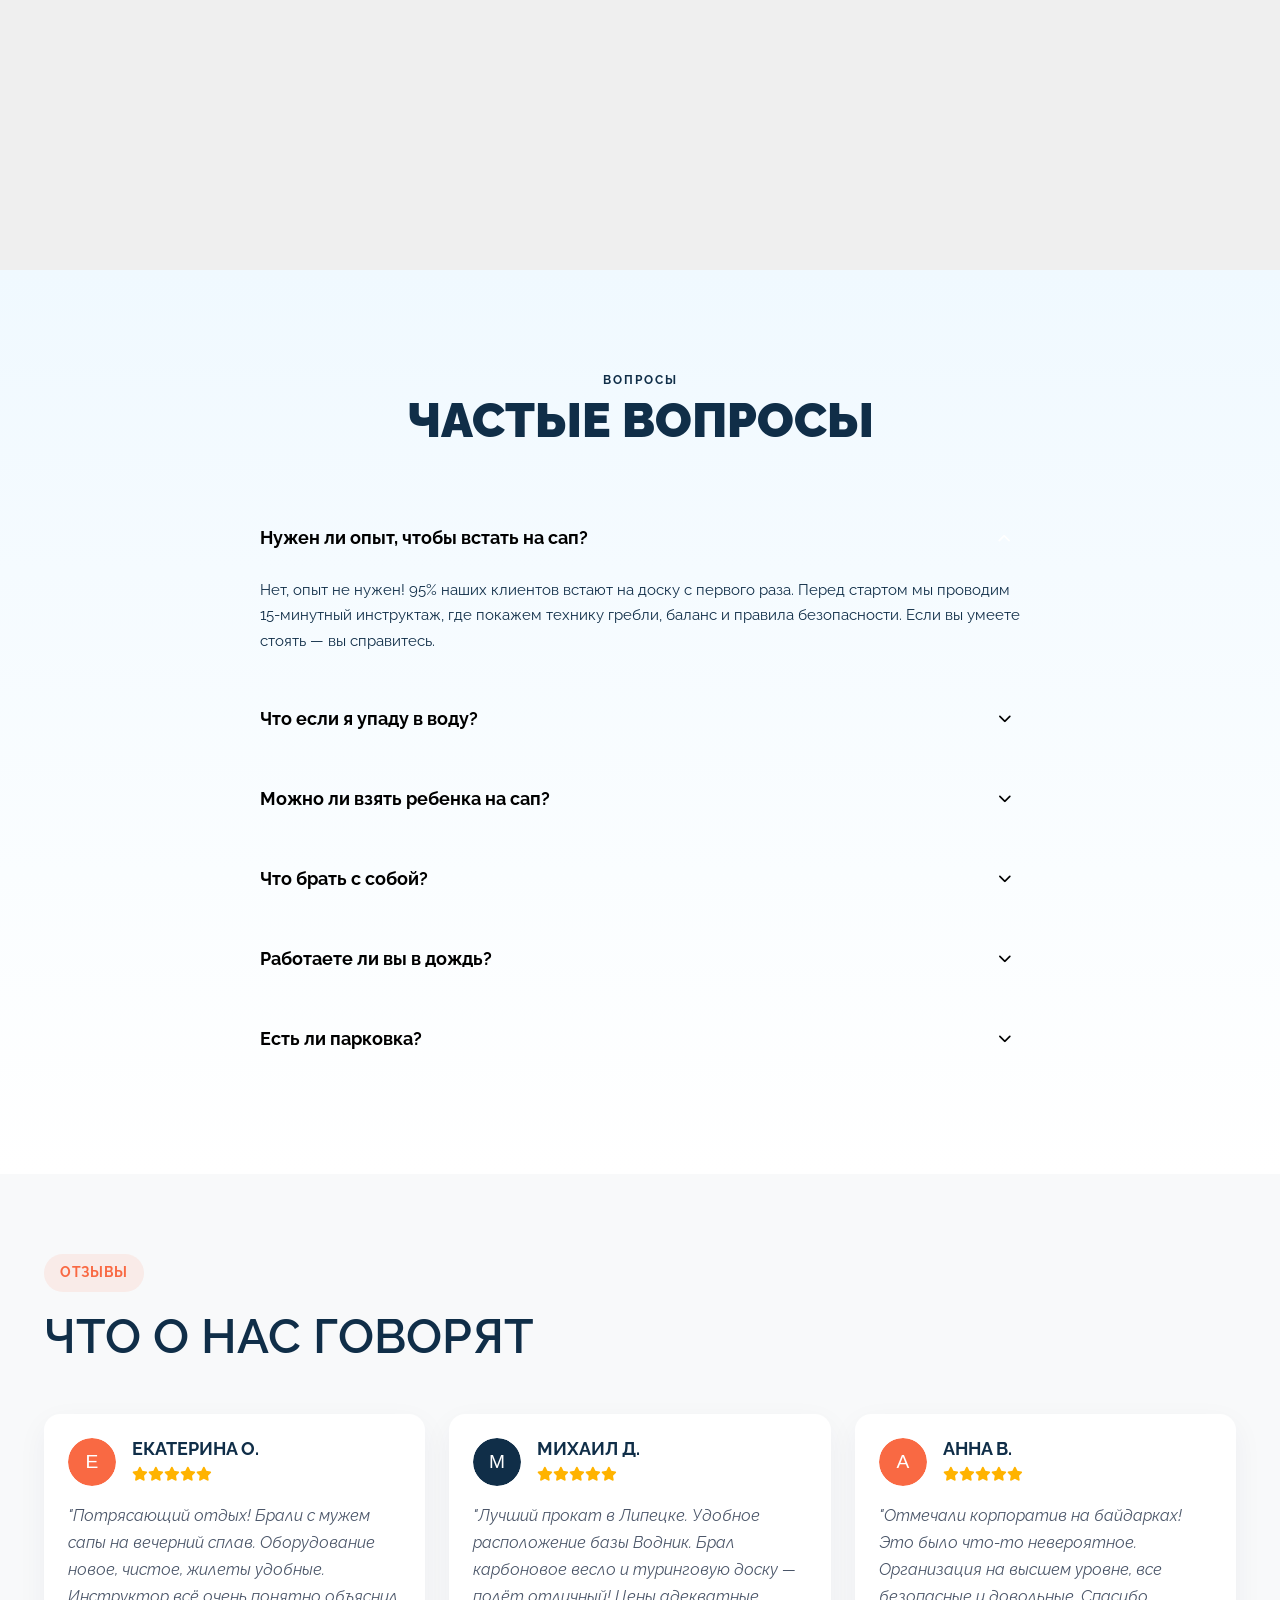
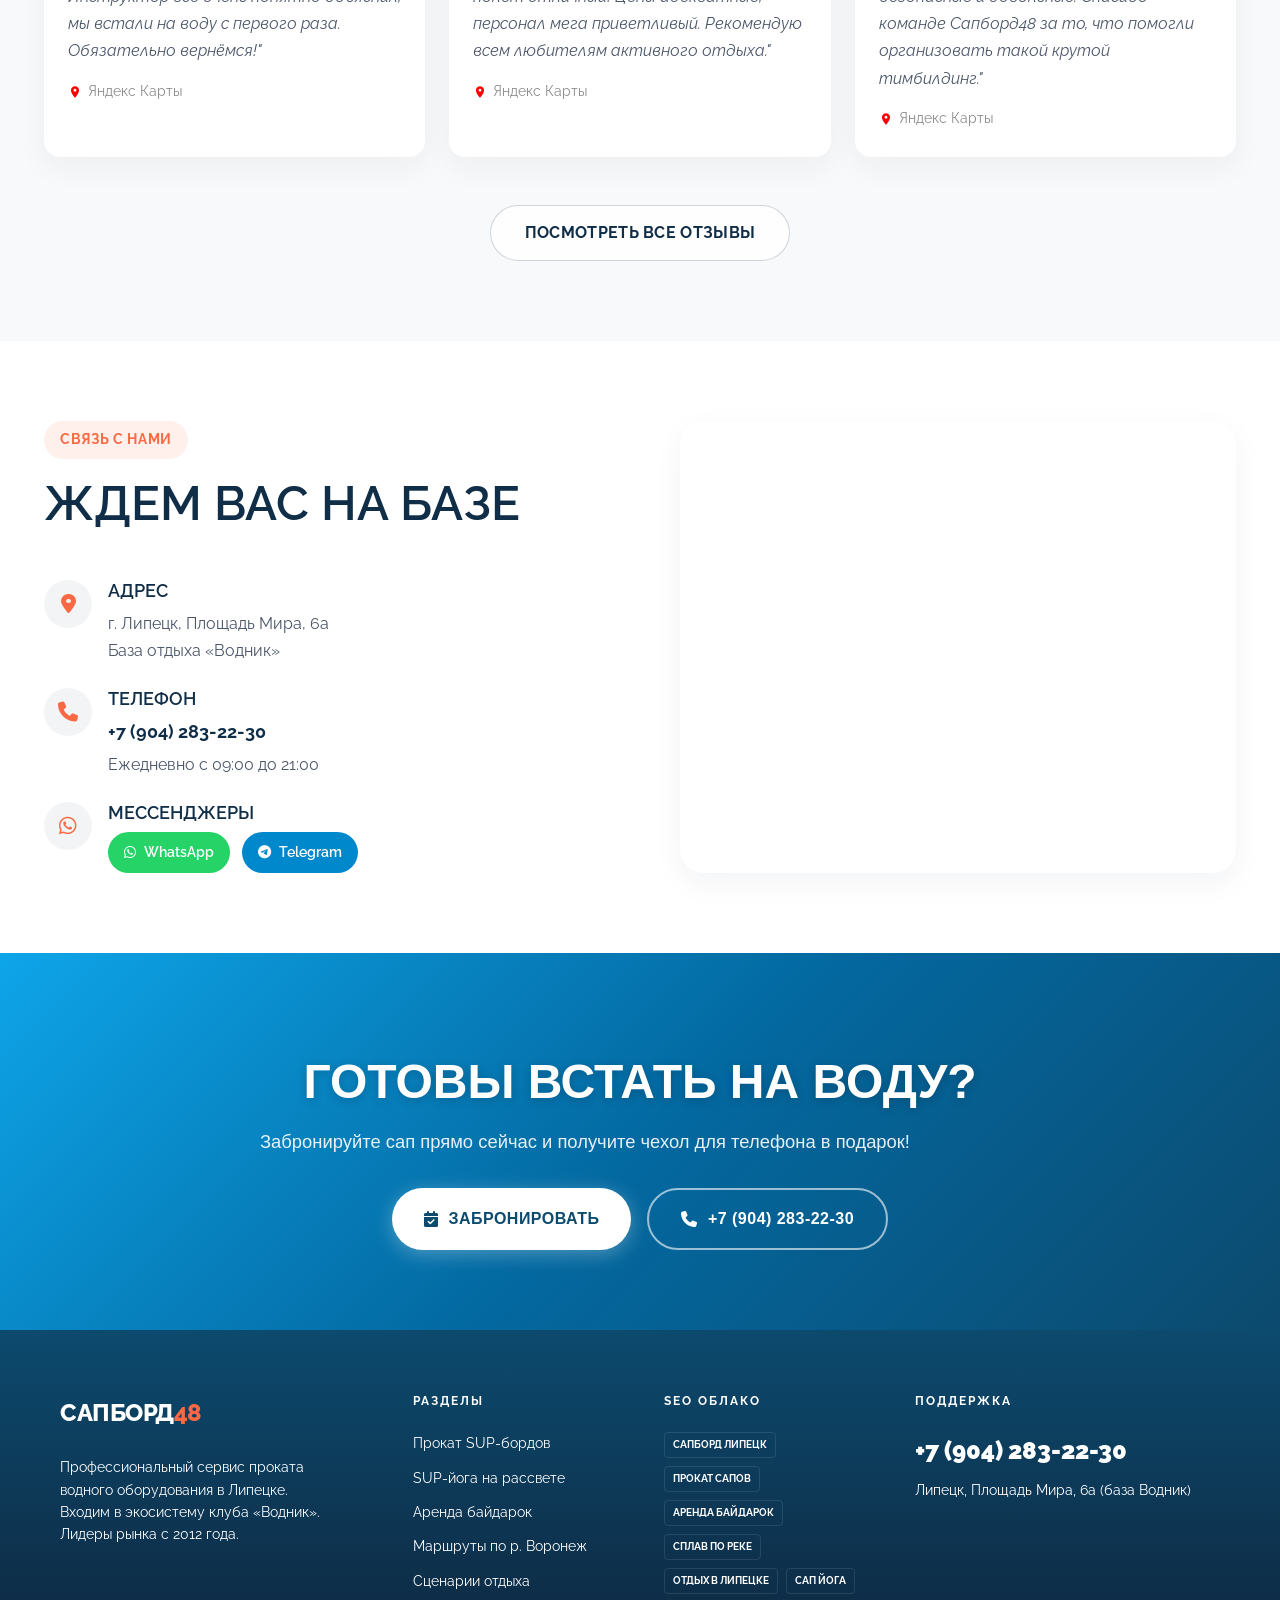
==== commit 917a8b92: "Add success modal for booking confirmation" ====
--- a/index.html
+++ b/index.html
@@ -1370,6 +1370,20 @@
         </div>
     </div>
 
+    <!-- Success Modal -->
+    <div class="modal modal--success" id="successModal">
+        <div class="modal__overlay" id="closeSuccessOverlay"></div>
+        <div class="modal__content">
+            <button class="modal__close" id="closeSuccessBtn">&times;</button>
+            <div class="success-icon-wrap">
+                <i class="fa-solid fa-circle-check"></i>
+            </div>
+            <h2 class="modal__title">Спасибо!</h2>
+            <p class="success-text">Ваша заявка успешно отправлена.<br>Мы свяжемся с вами по указанному номеру для подтверждения данных в ближайшее время.</p>
+            <button class="success-btn" id="successModalCloseBtn">Отлично</button>
+        </div>
+    </div>
+
     <!-- Mobile Sticky CTA -->
     <div class="mobile-sticky-cta">
         <button class="mobile-sticky-cta__btn js-open-modal">Забронировать доску</button>
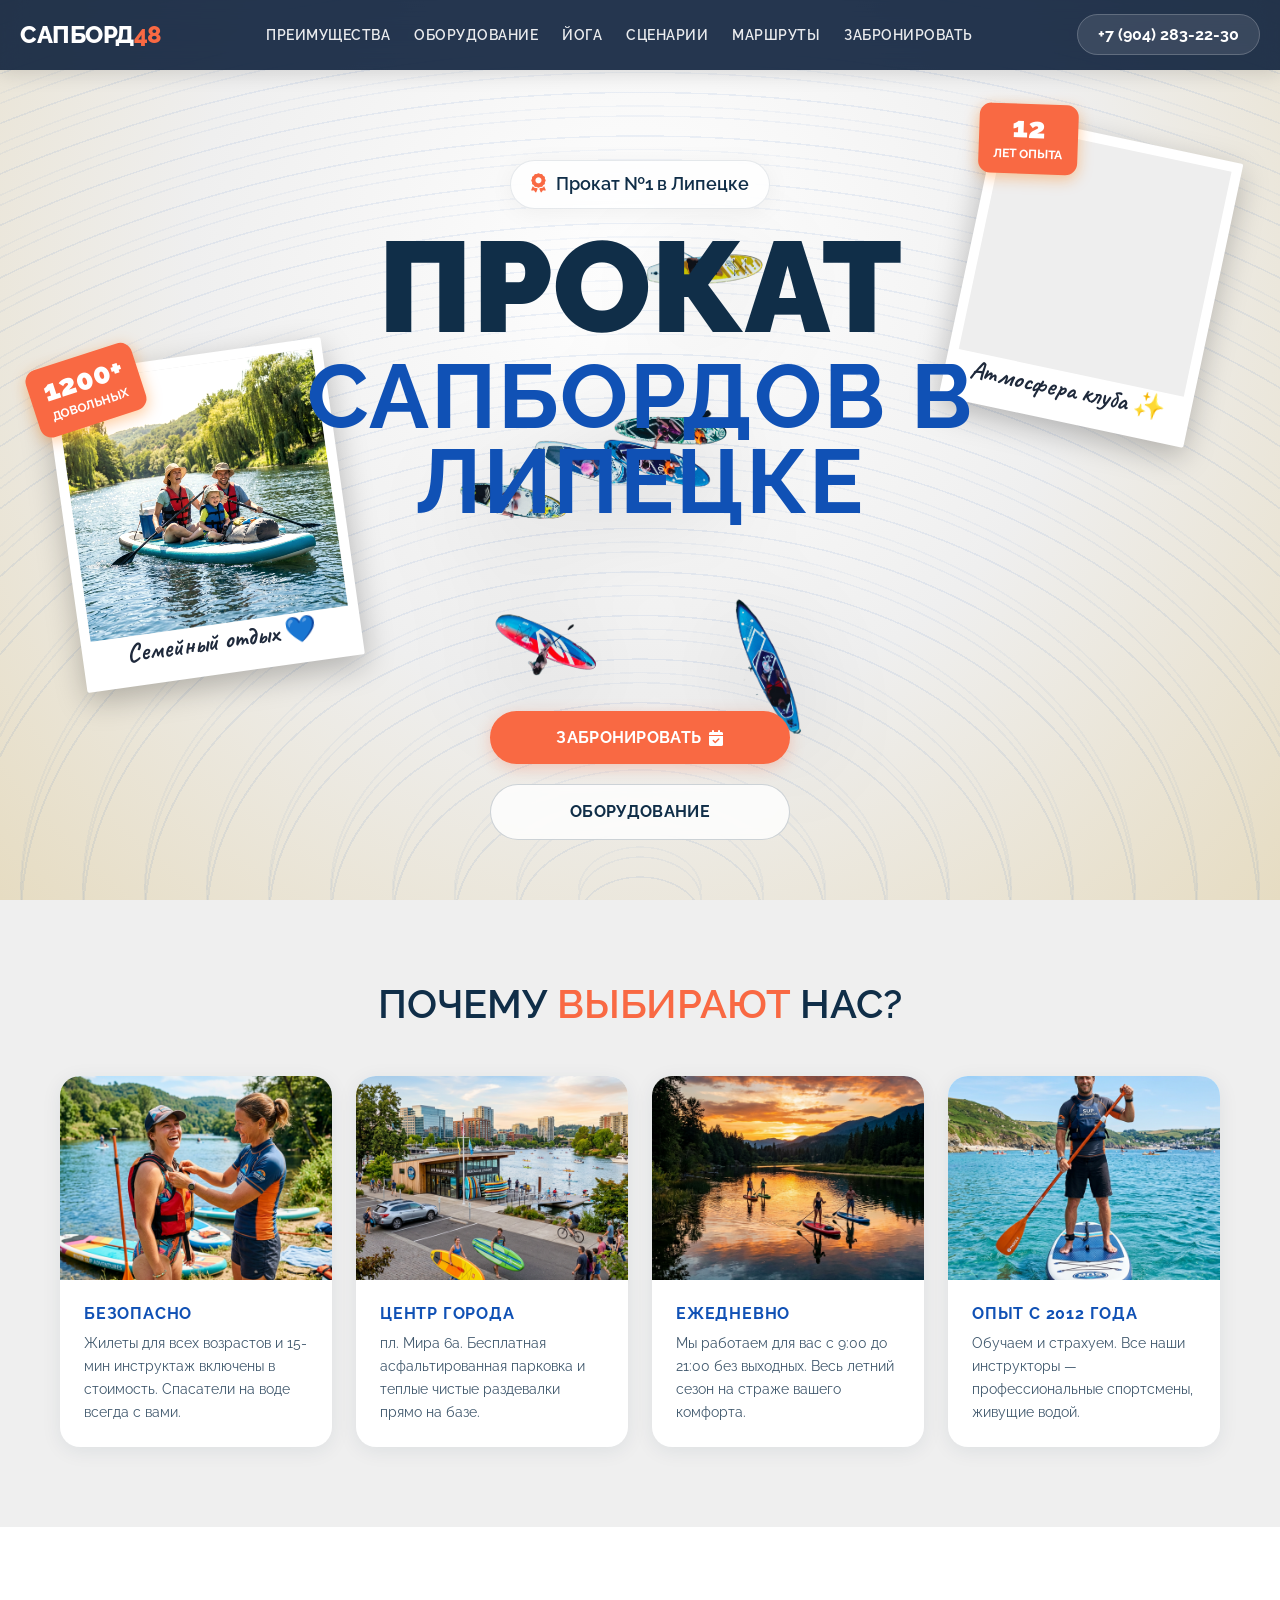
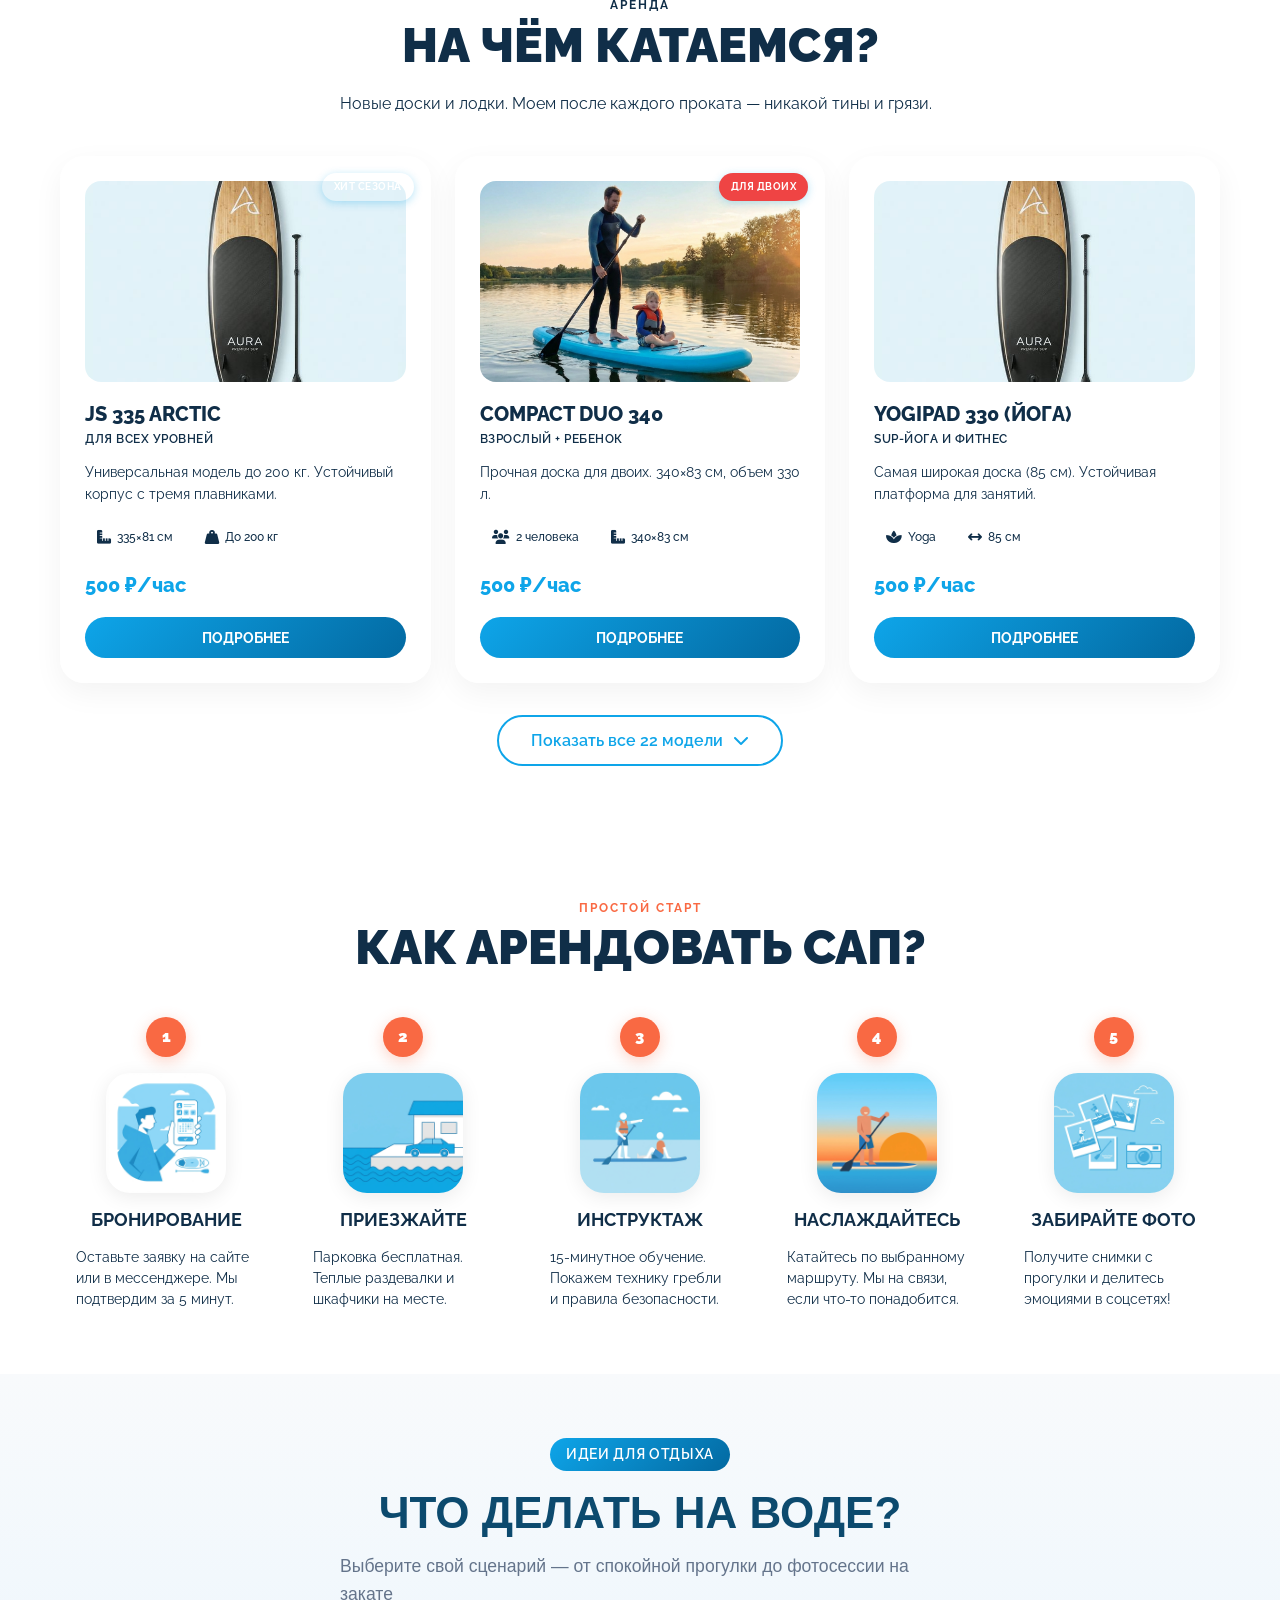
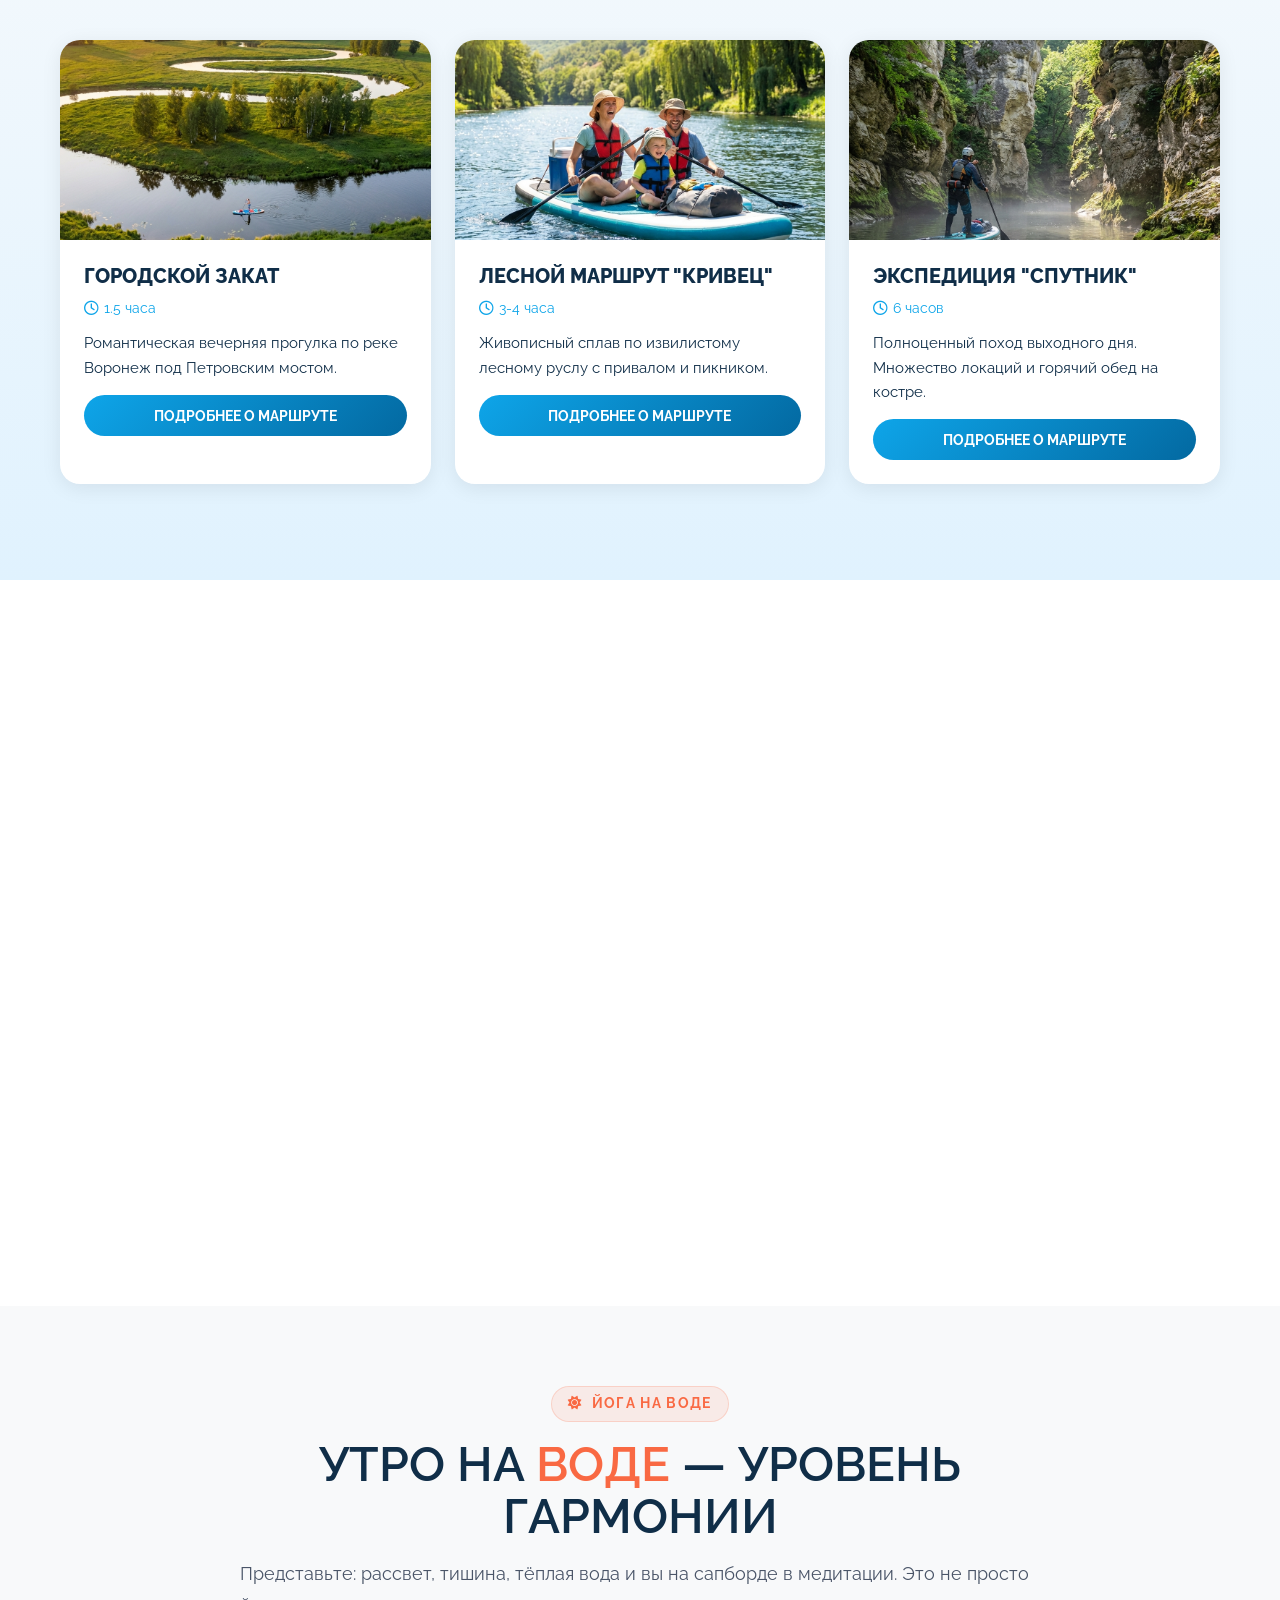
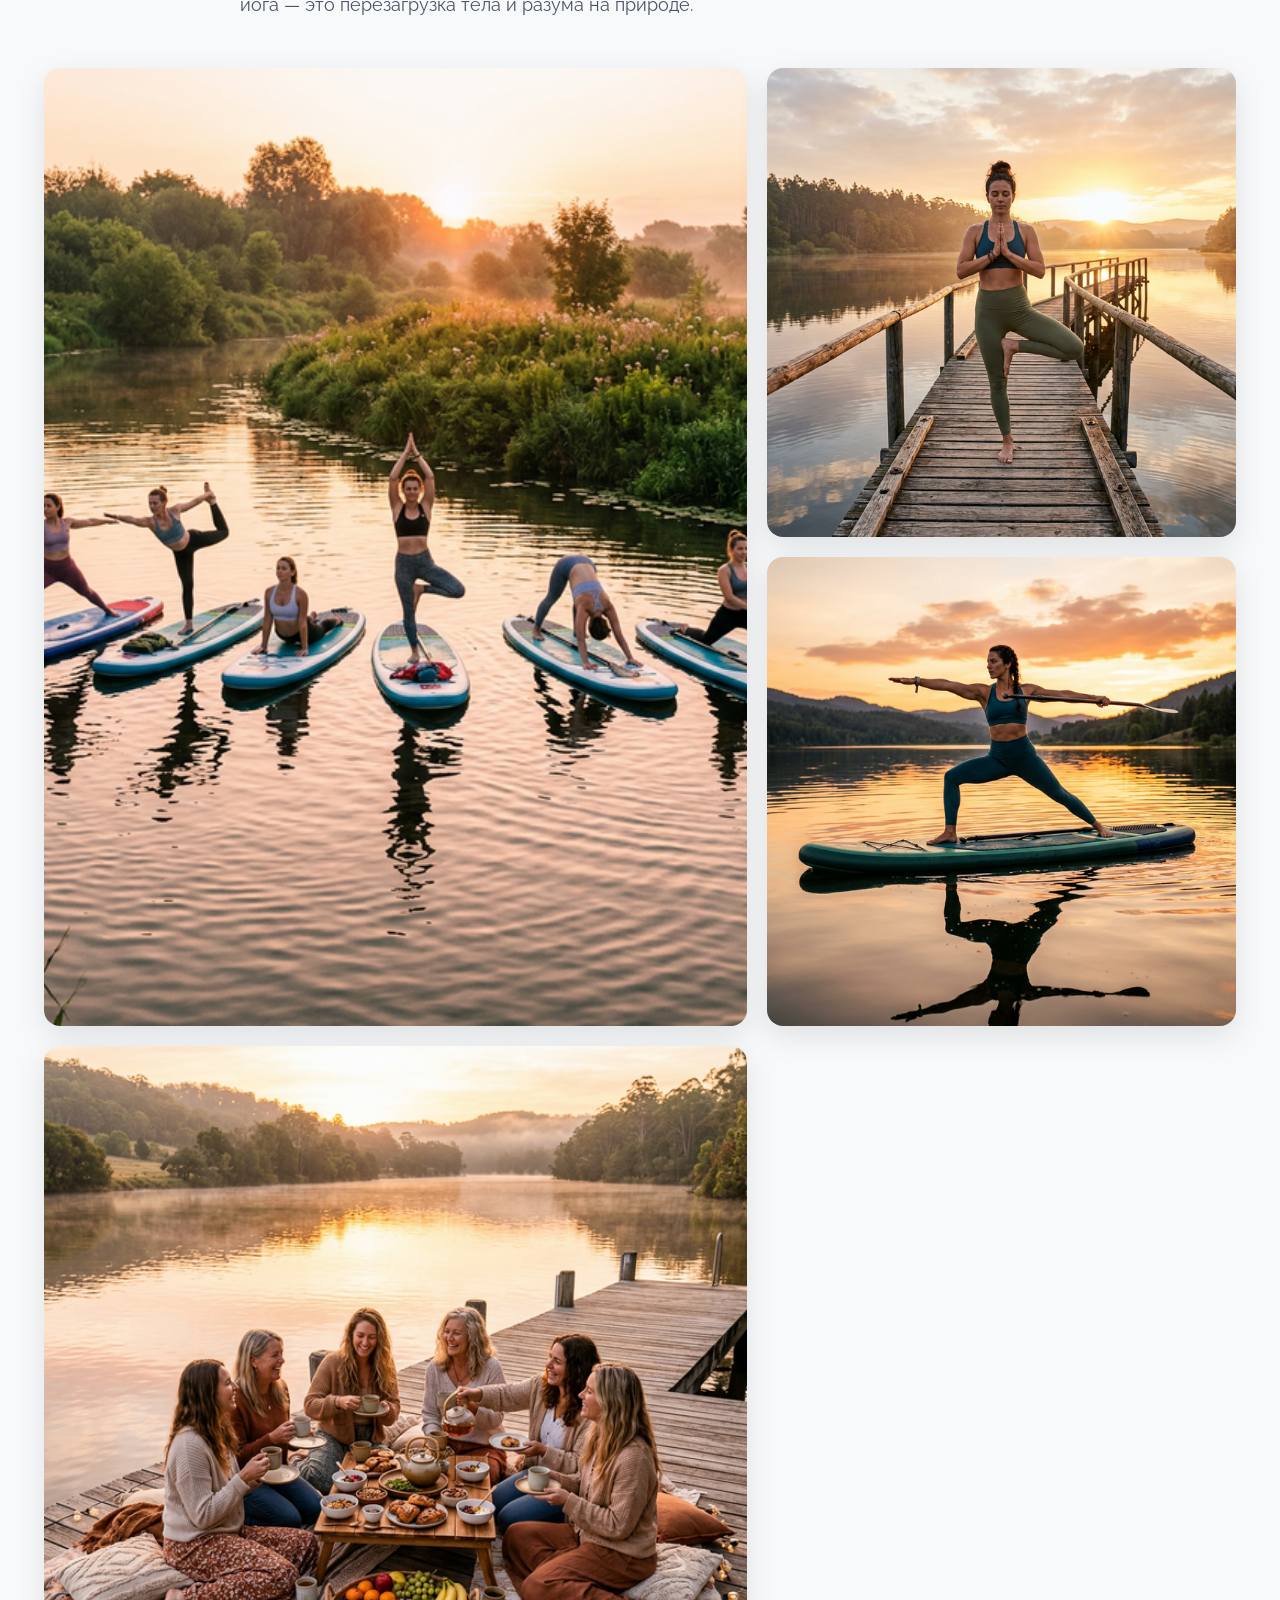
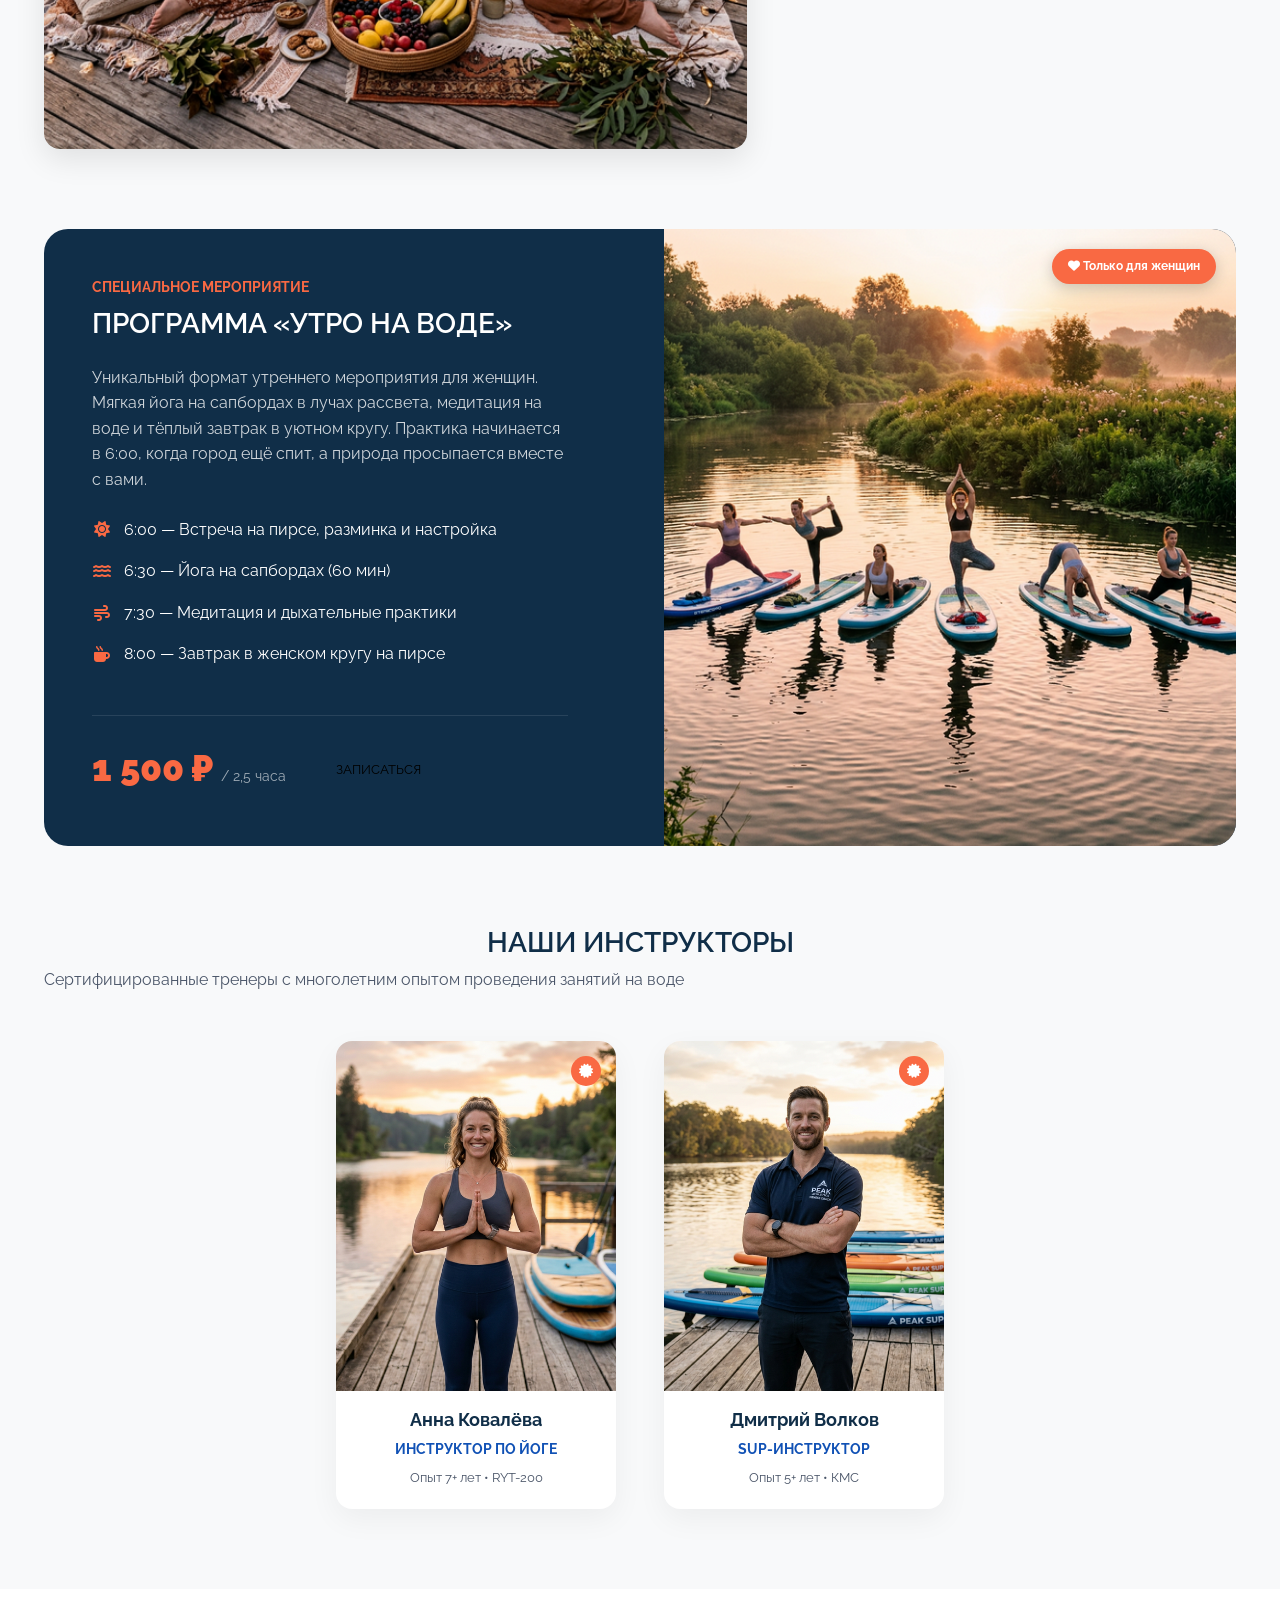
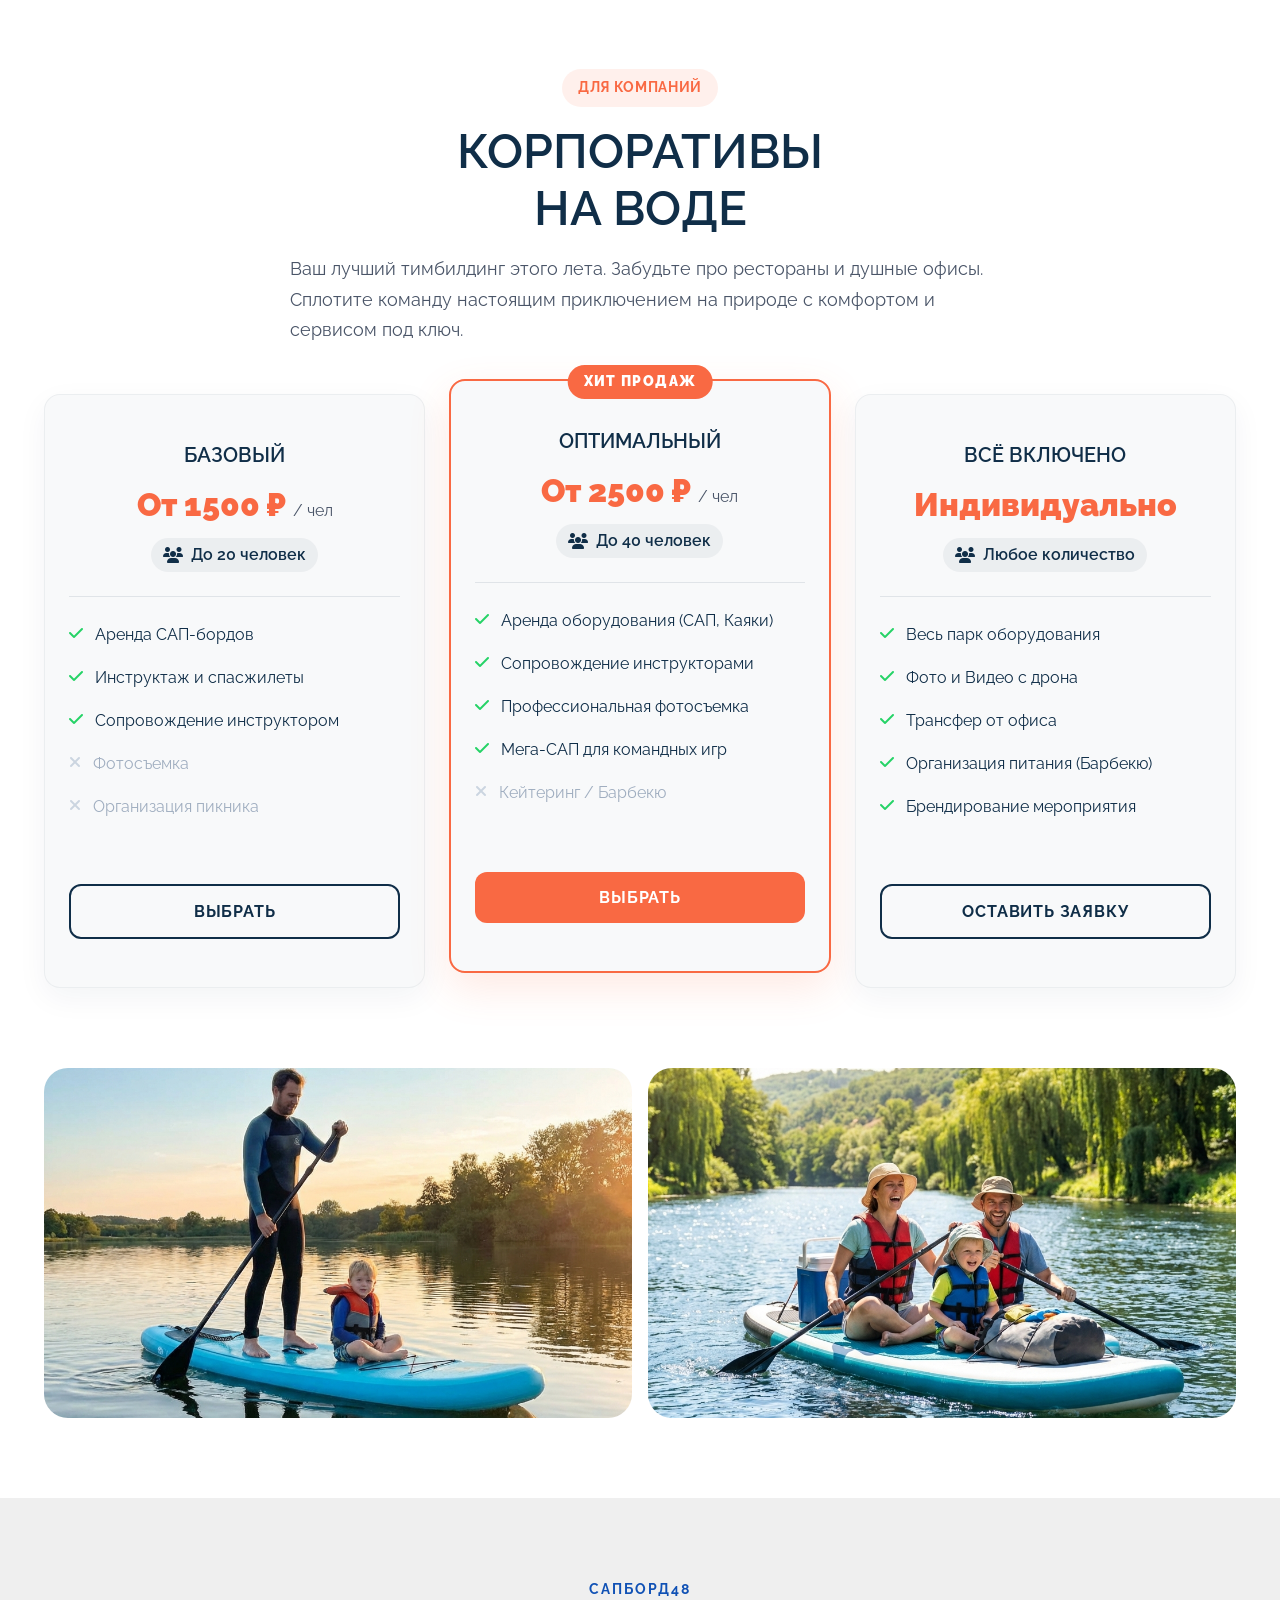
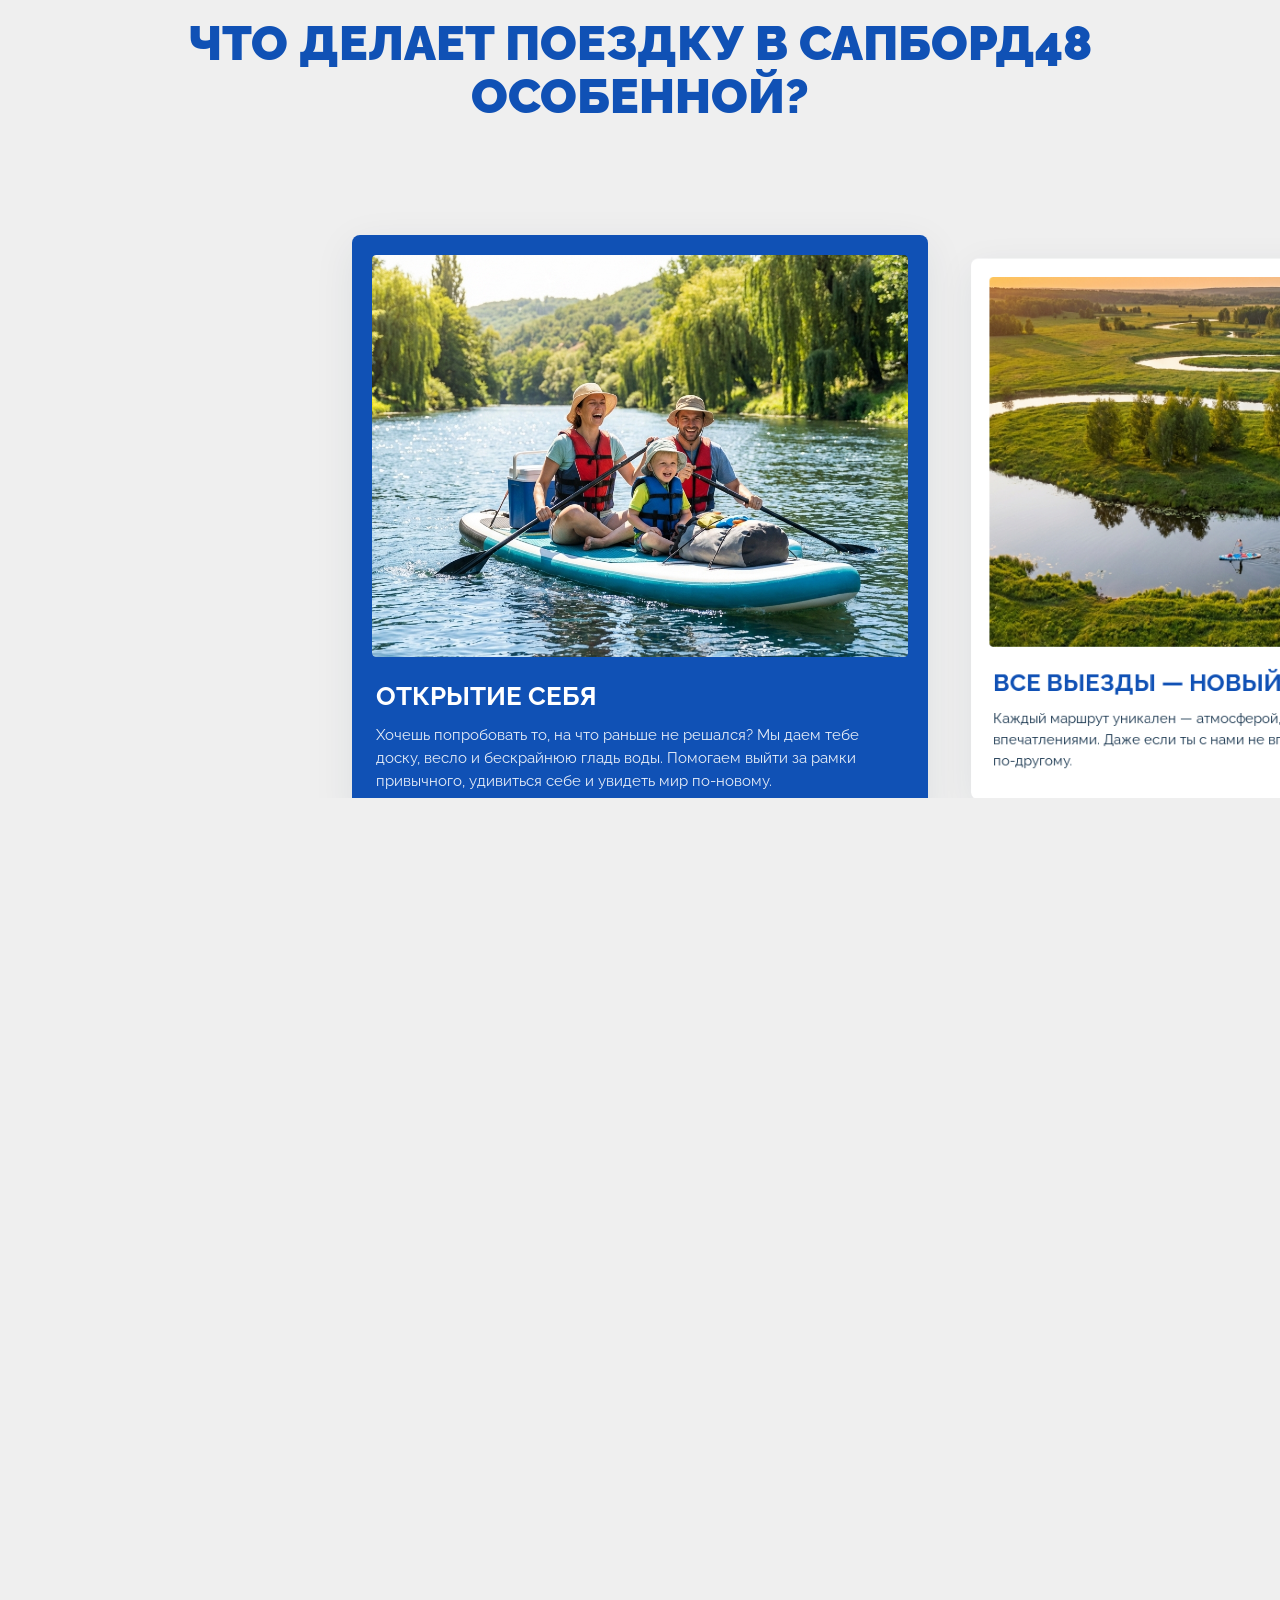
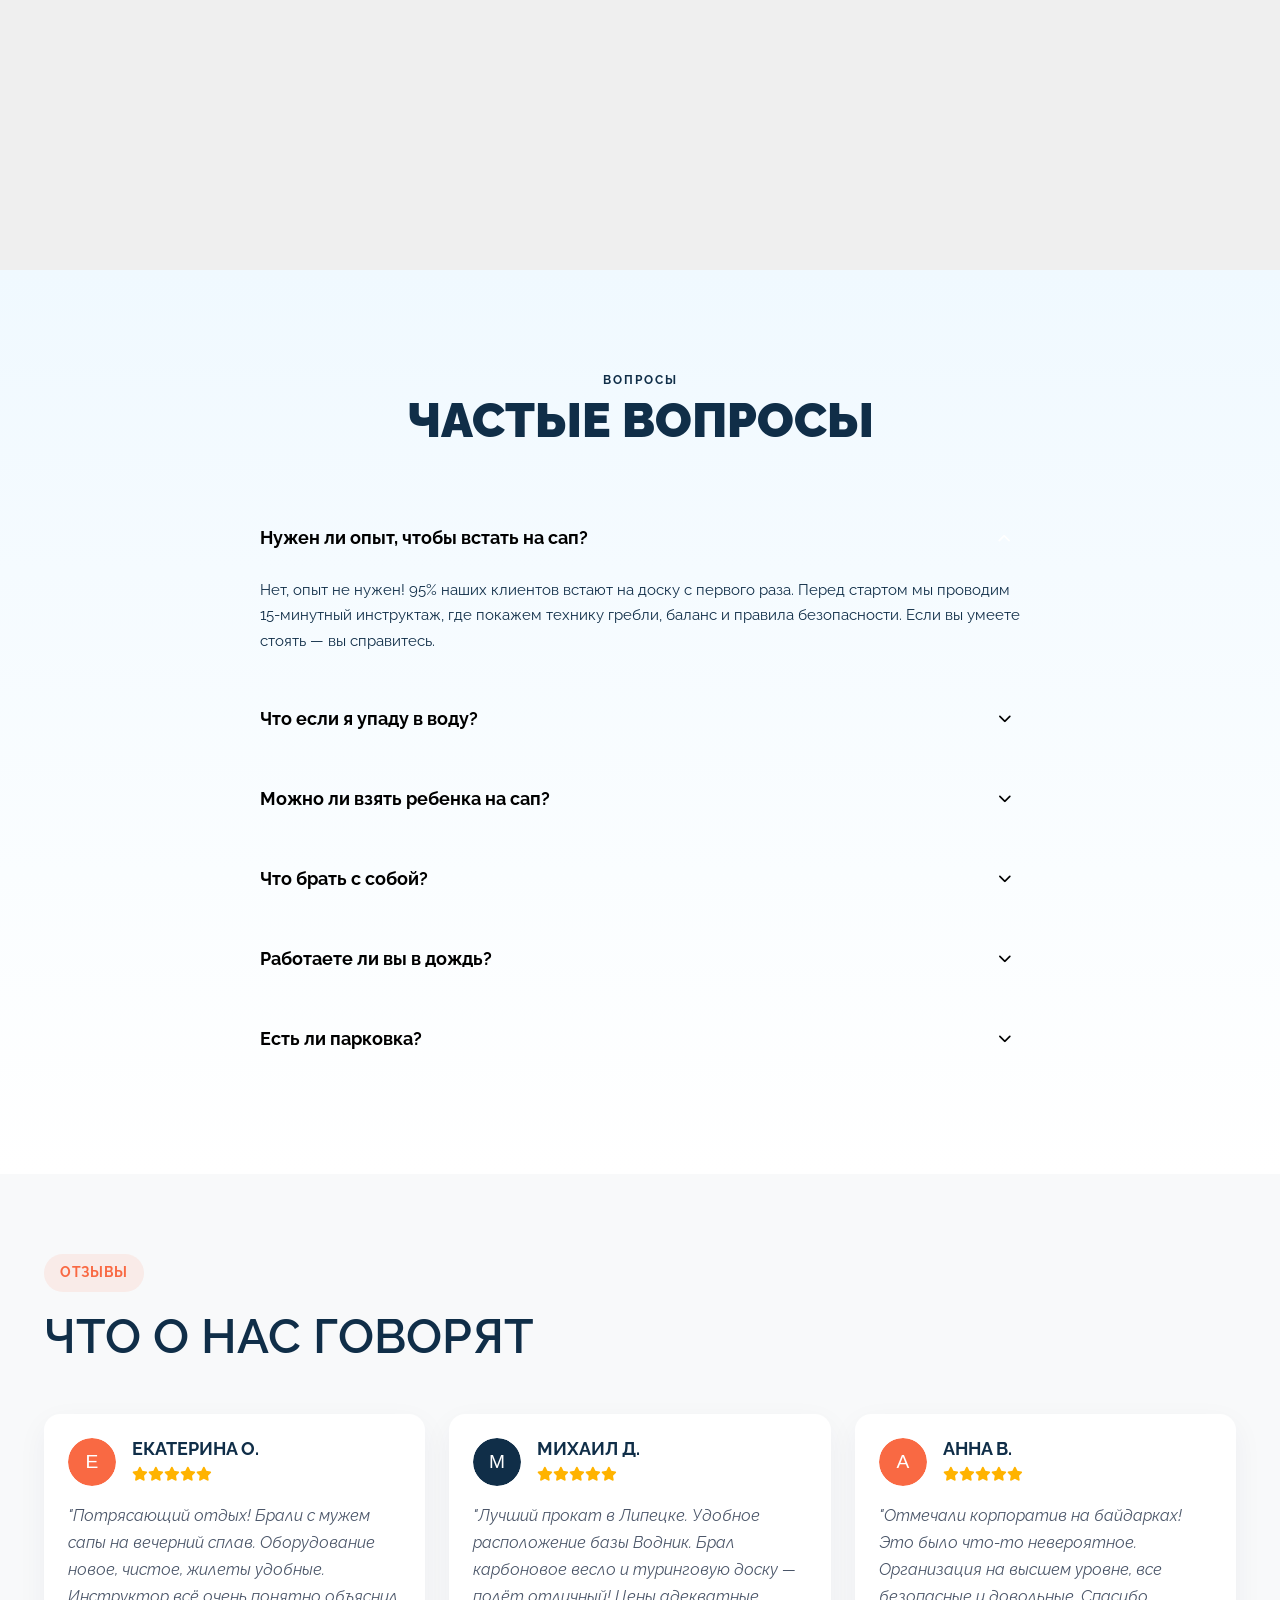
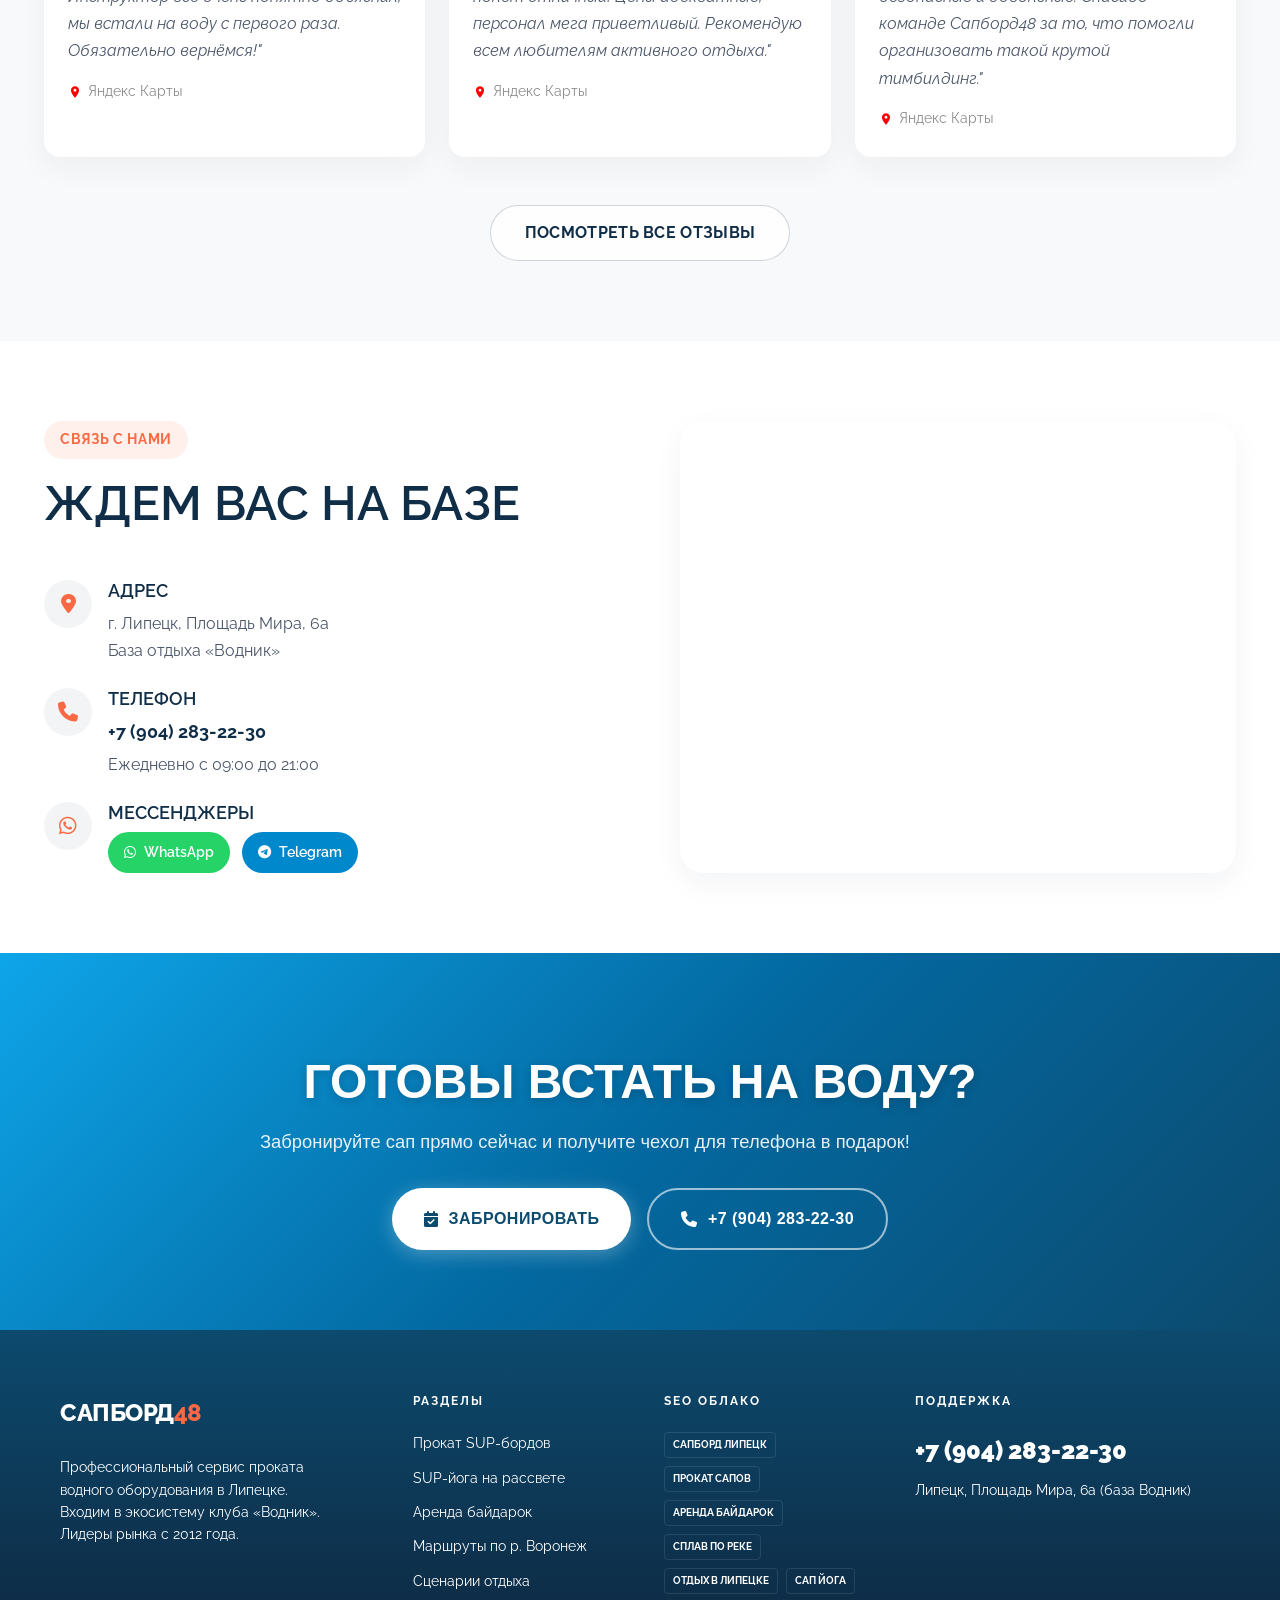
==== commit df3e79f9: "Update gallery scroll logic: entry phase, horizontal fanning, and mobile hint" ====
--- a/index.html
+++ b/index.html
@@ -1032,6 +1032,14 @@
                     </div>
                 </div>
             </div>
+            
+            <!-- Mobile Swipe Hint -->
+            <div class="gallery__swipe-hint" id="gallerySwipeHint">
+                <div class="gallery__swipe-icon">
+                    <i class="fa-solid fa-hand-pointer"></i>
+                </div>
+                <span>Листайте</span>
+            </div>
         </div>
     </section>
 
--- a/css/blocks/gallery.css
+++ b/css/blocks/gallery.css
@@ -188,4 +188,53 @@
         transform: none !important;
         opacity: 1 !important;
     }
+}
+
+/* =====================================
+   Mobile Swipe Hint Overlay
+   ===================================== */
+.gallery__swipe-hint {
+    display: none;
+    position: absolute;
+    top: 50%;
+    left: 50%;
+    transform: translate(-50%, -50%);
+    background: rgba(16, 46, 72, 0.85); /* Brand Deep with opacity */
+    color: #FFFFFF;
+    padding: 16px 24px;
+    border-radius: 50px;
+    z-index: 300;
+    pointer-events: none; /* Let clicks/swipes pass through */
+    backdrop-filter: blur(4px);
+    transition: opacity 0.4s ease;
+    align-items: center;
+    gap: 12px;
+}
+
+.gallery__swipe-hint.visible {
+    display: flex; /* Only flex when visible class is added by JS for mobile */
+    animation: swipeHintPulse 2s infinite ease-in-out;
+}
+
+.gallery__swipe-icon {
+    font-size: 24px;
+    animation: swipeHandMove 2s infinite ease-in-out;
+}
+
+.gallery__swipe-hint span {
+    font-size: 14px;
+    font-family: var(--font-heading, 'Raleway', sans-serif);
+    font-weight: 700;
+    text-transform: uppercase;
+    letter-spacing: 1px;
+}
+
+@keyframes swipeHintPulse {
+    0%, 100% { box-shadow: 0 0 0 0 rgba(255, 107, 53, 0.4); }
+    50% { box-shadow: 0 0 0 15px rgba(255, 107, 53, 0); }
+}
+
+@keyframes swipeHandMove {
+    0%, 100% { transform: translateX(0); }
+    50% { transform: translateX(-10px); }
 }
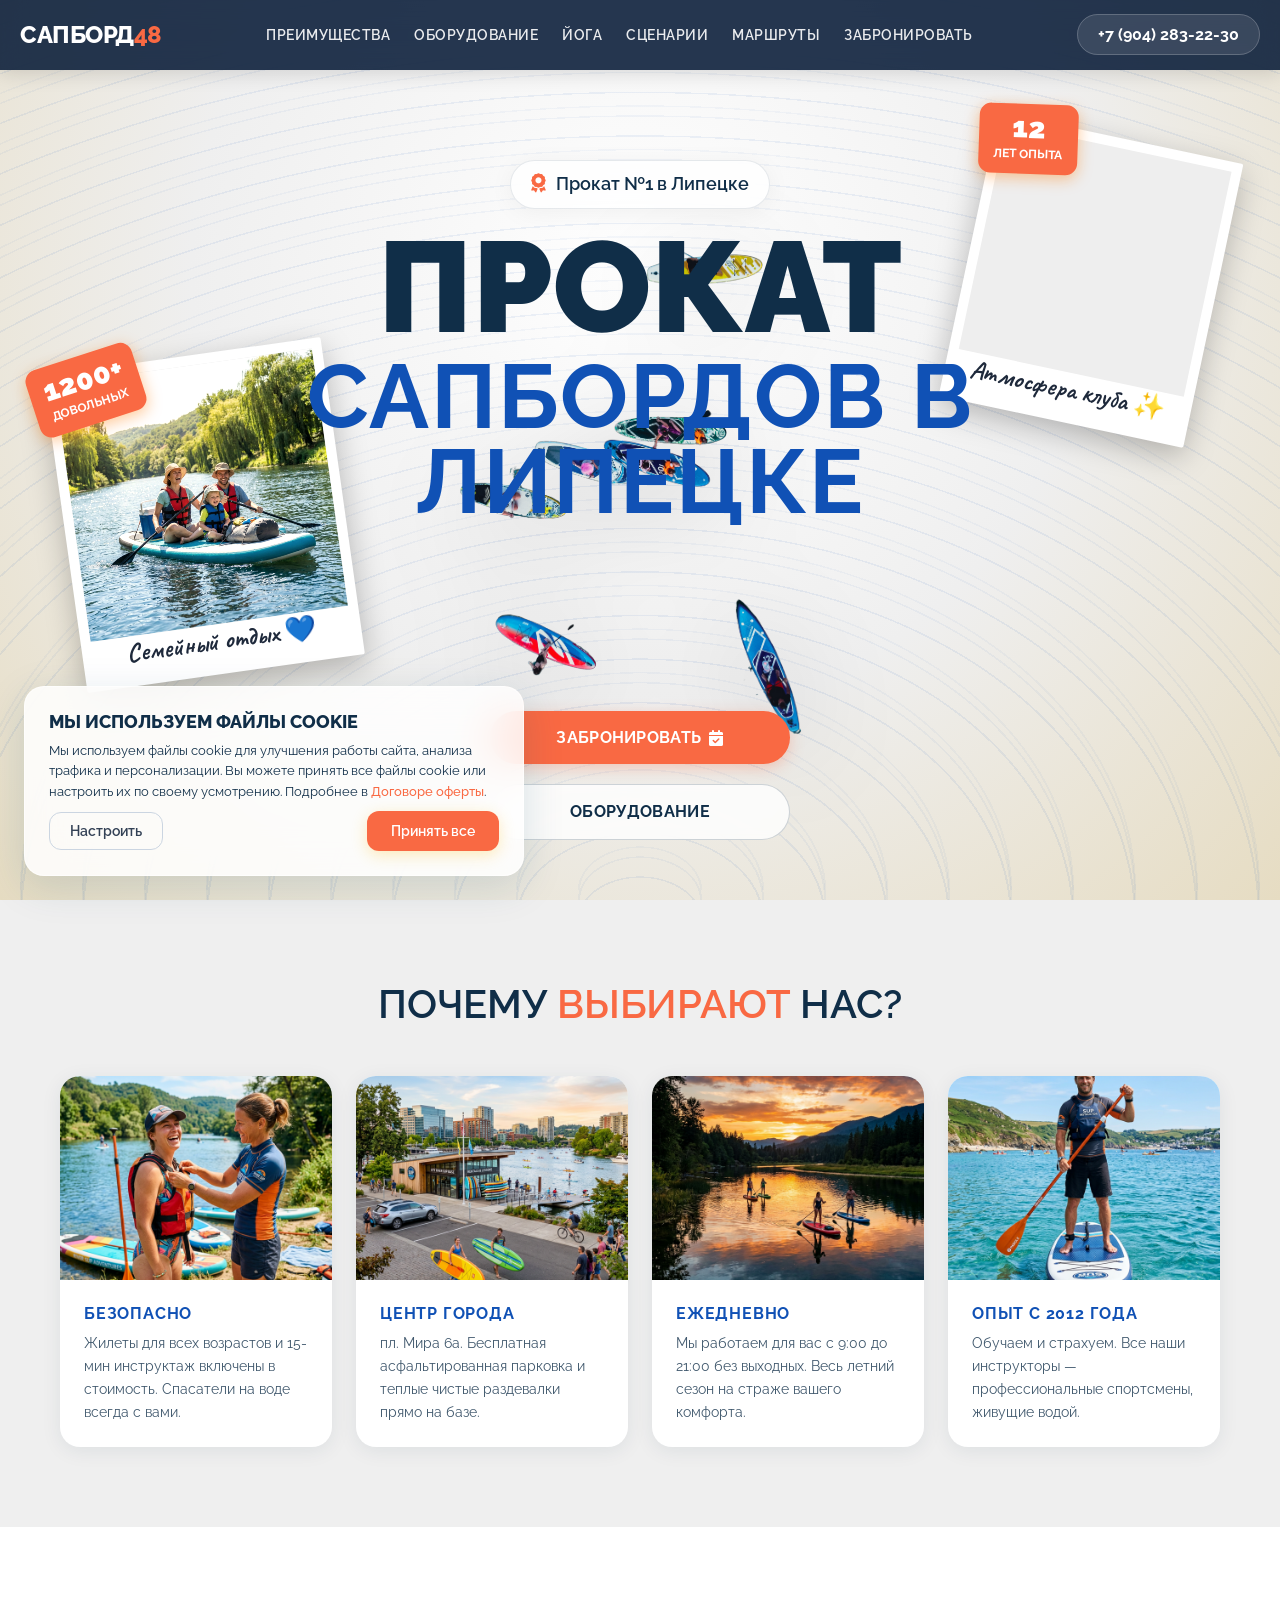
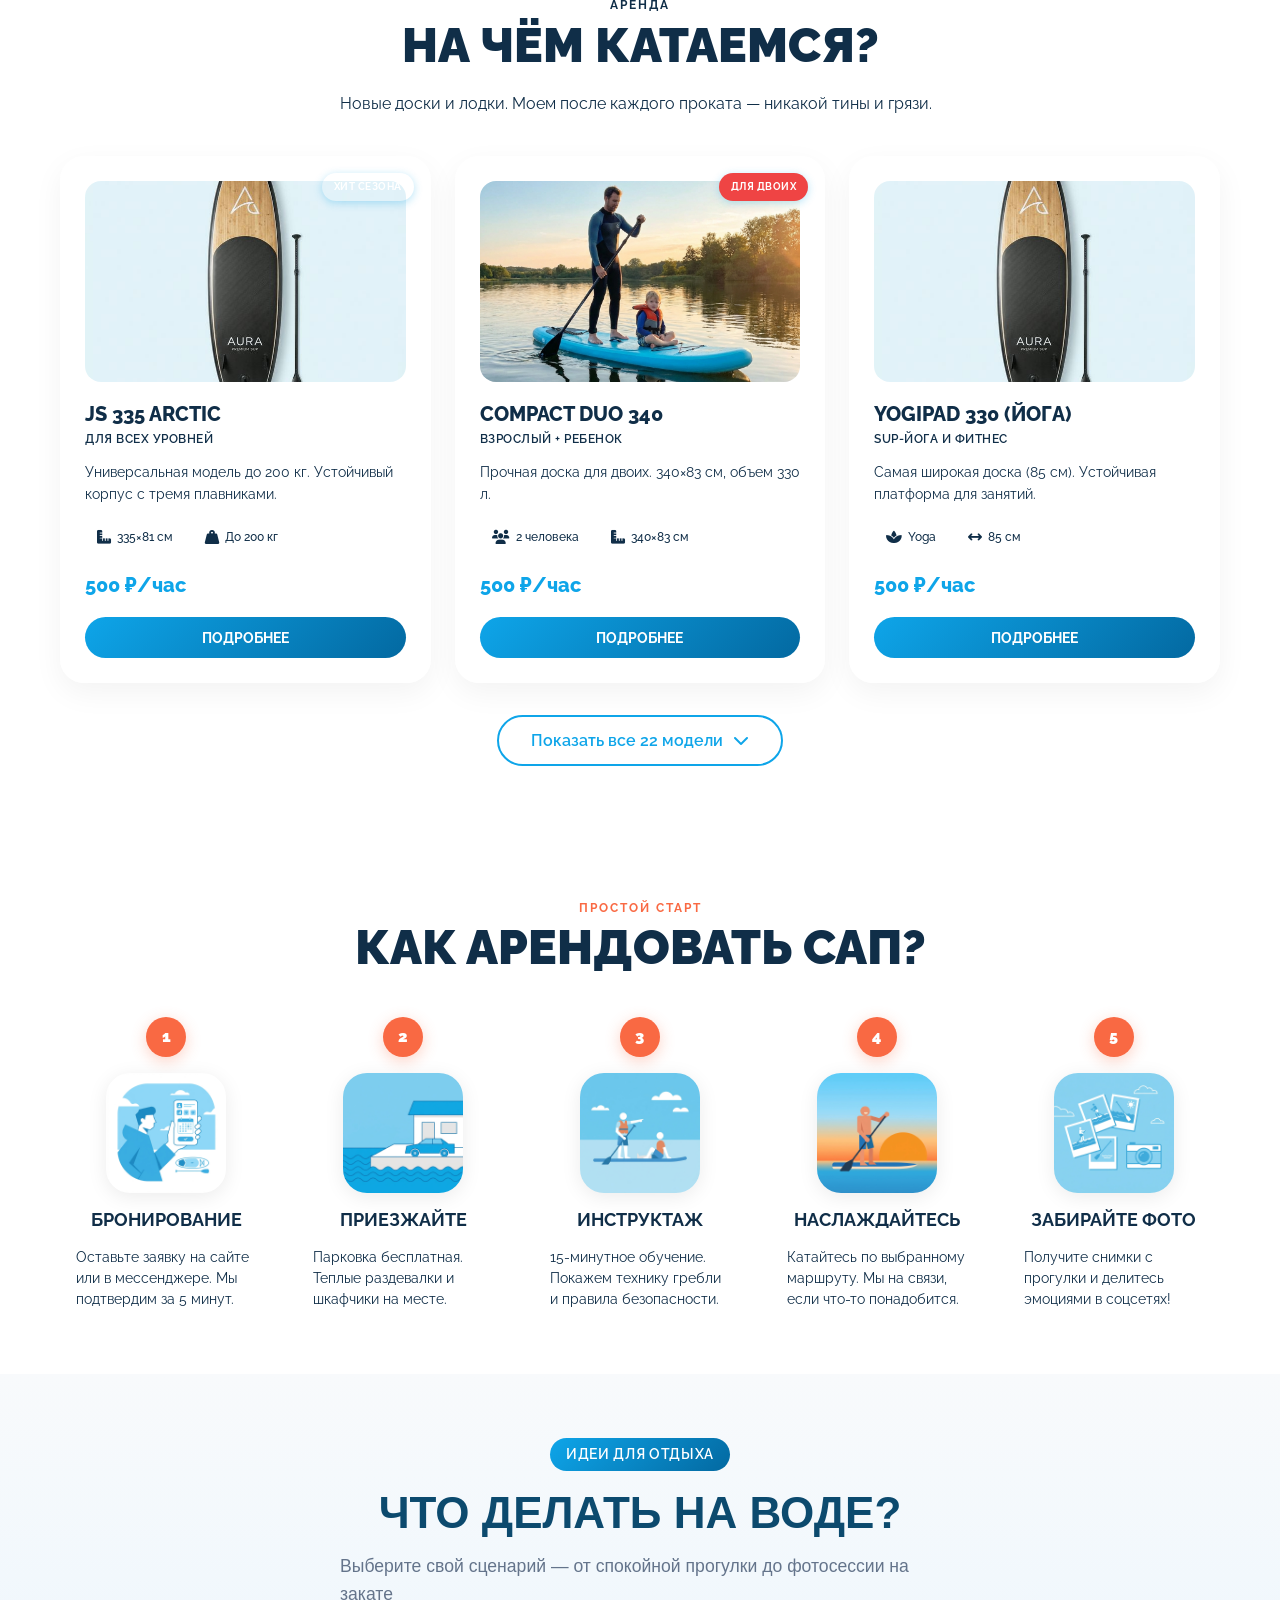
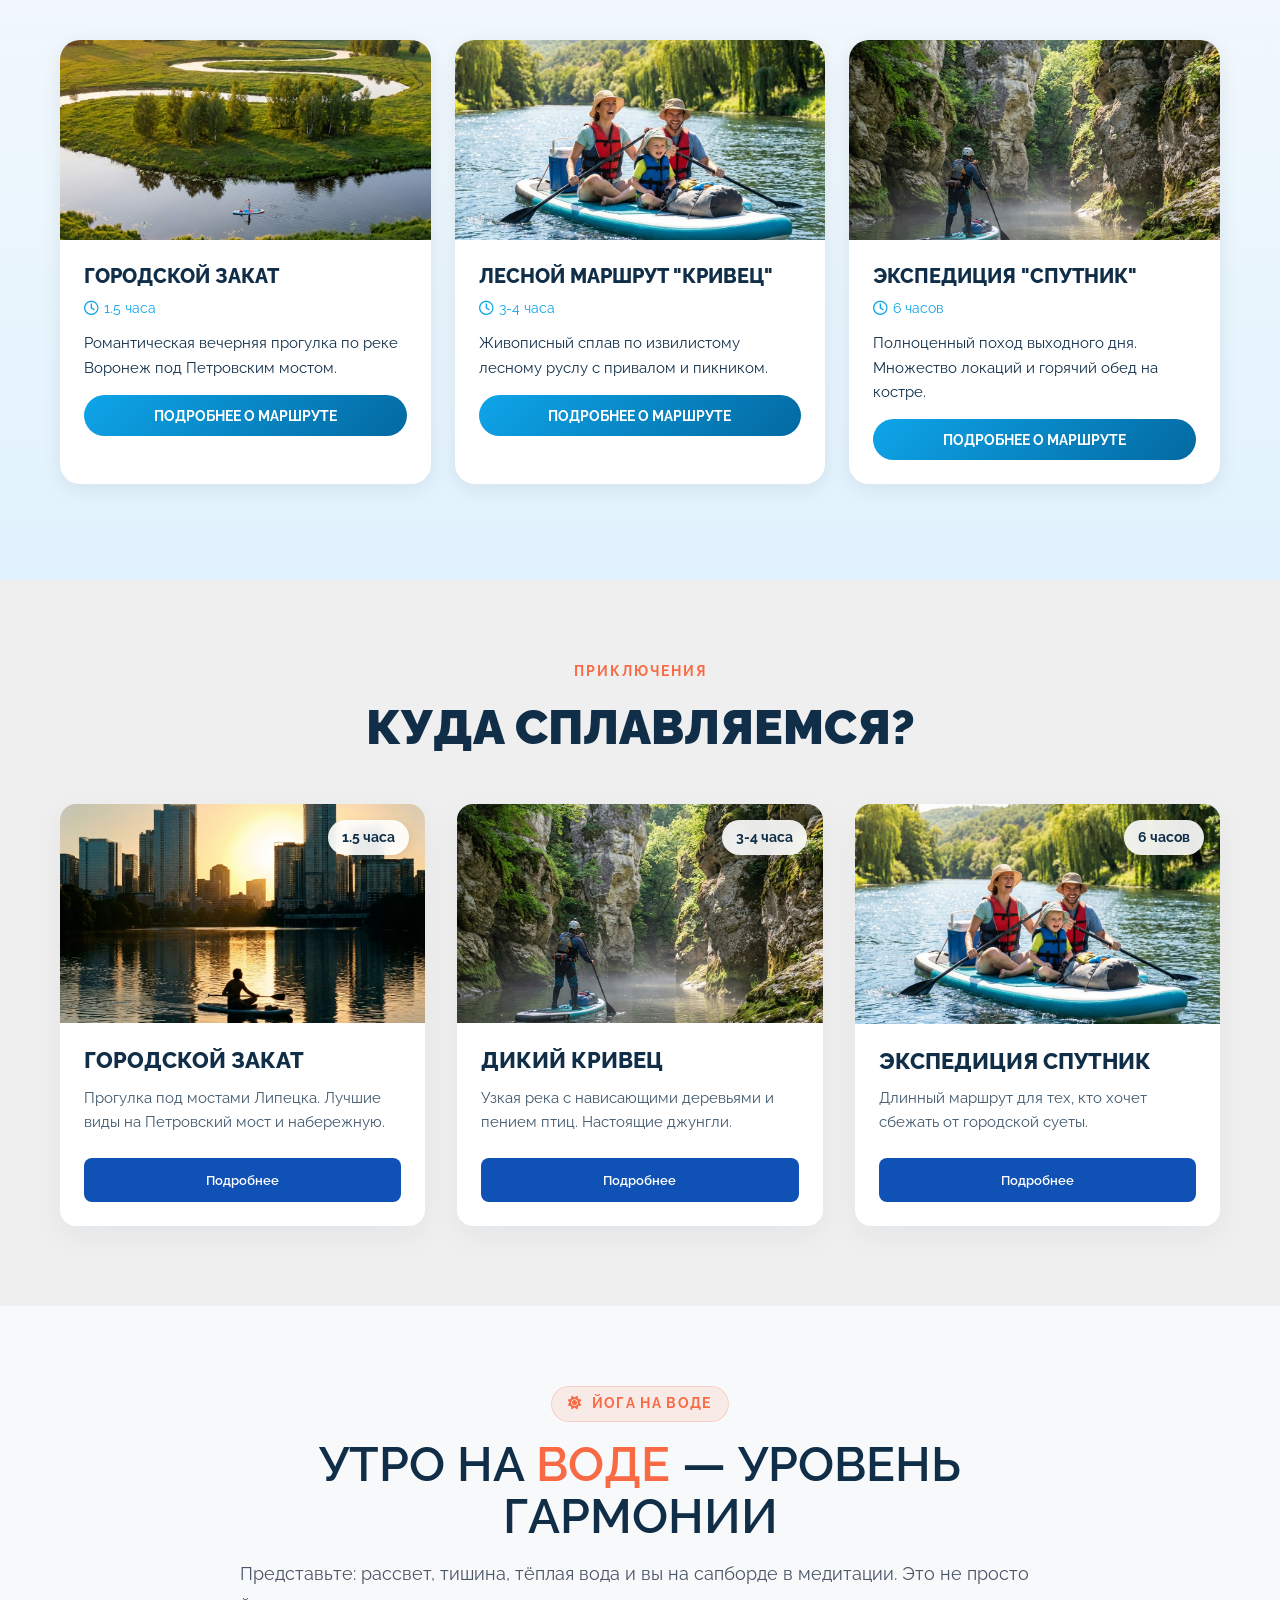
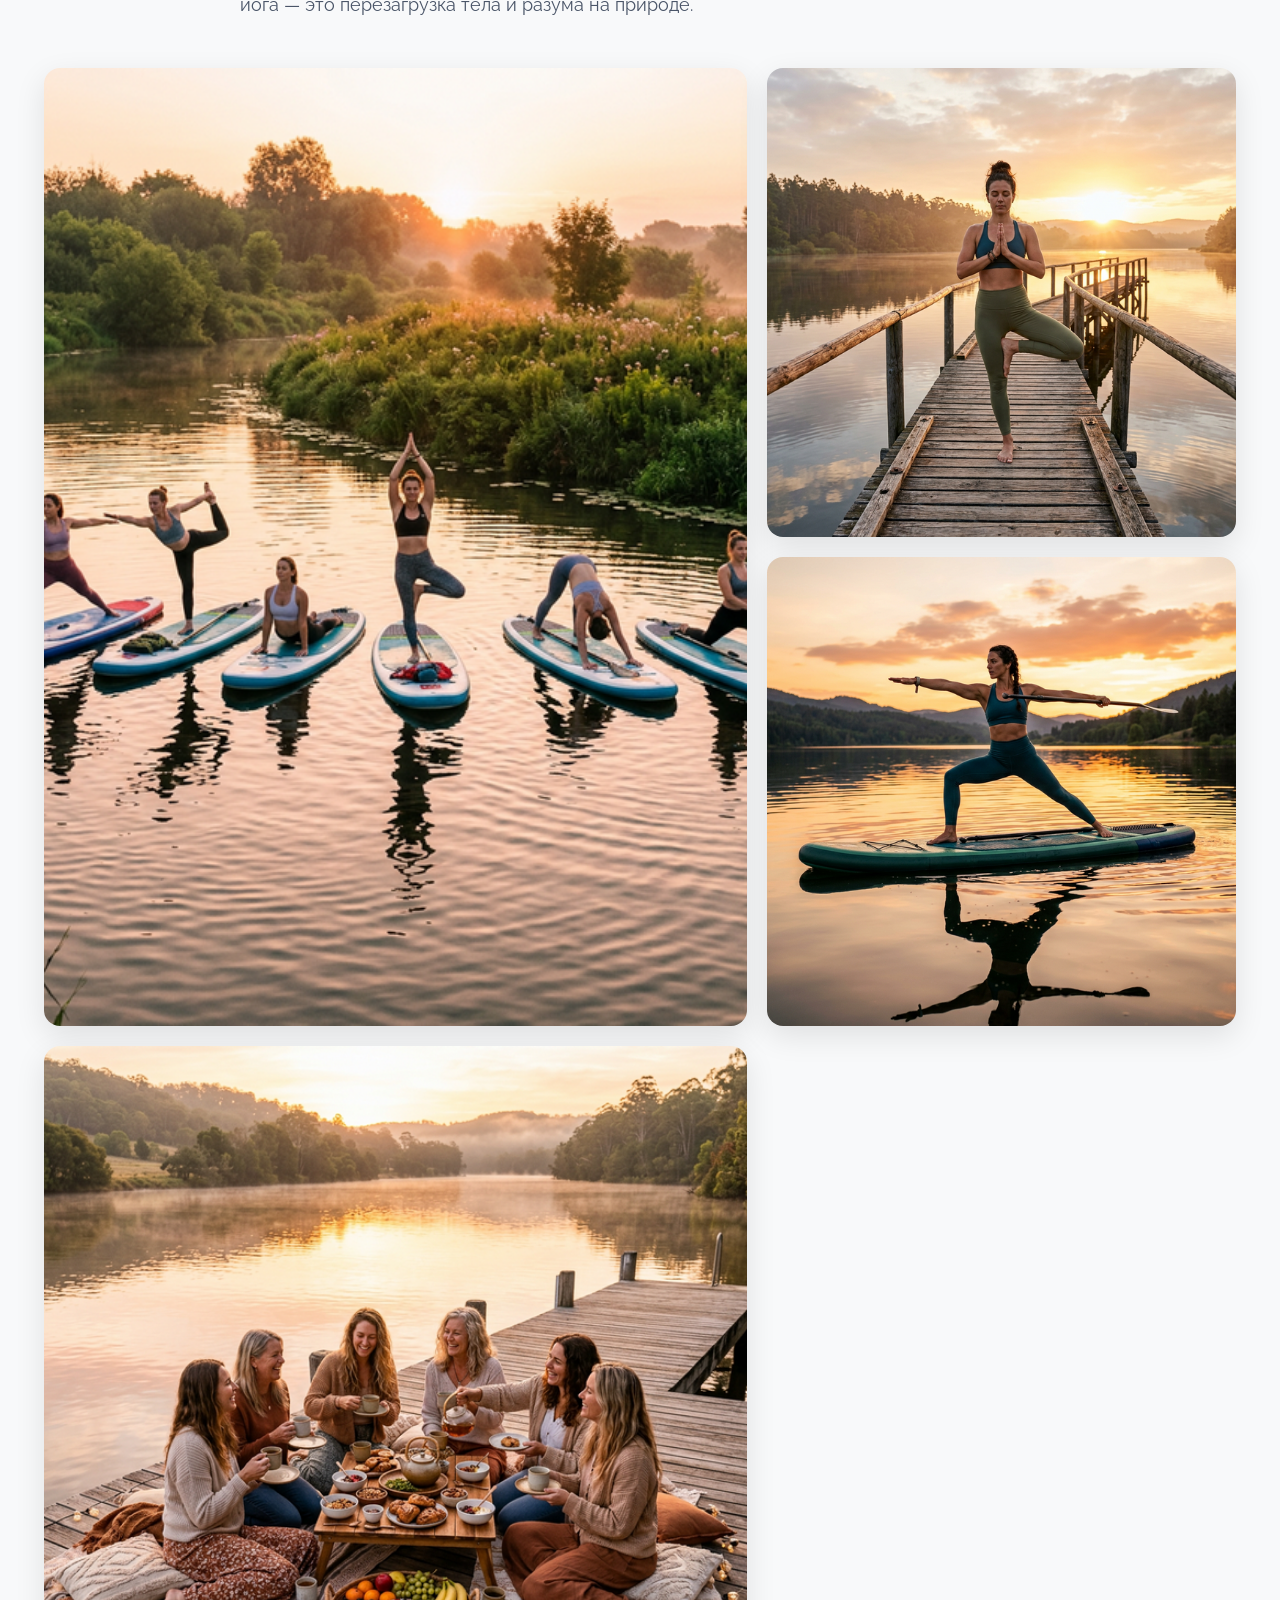
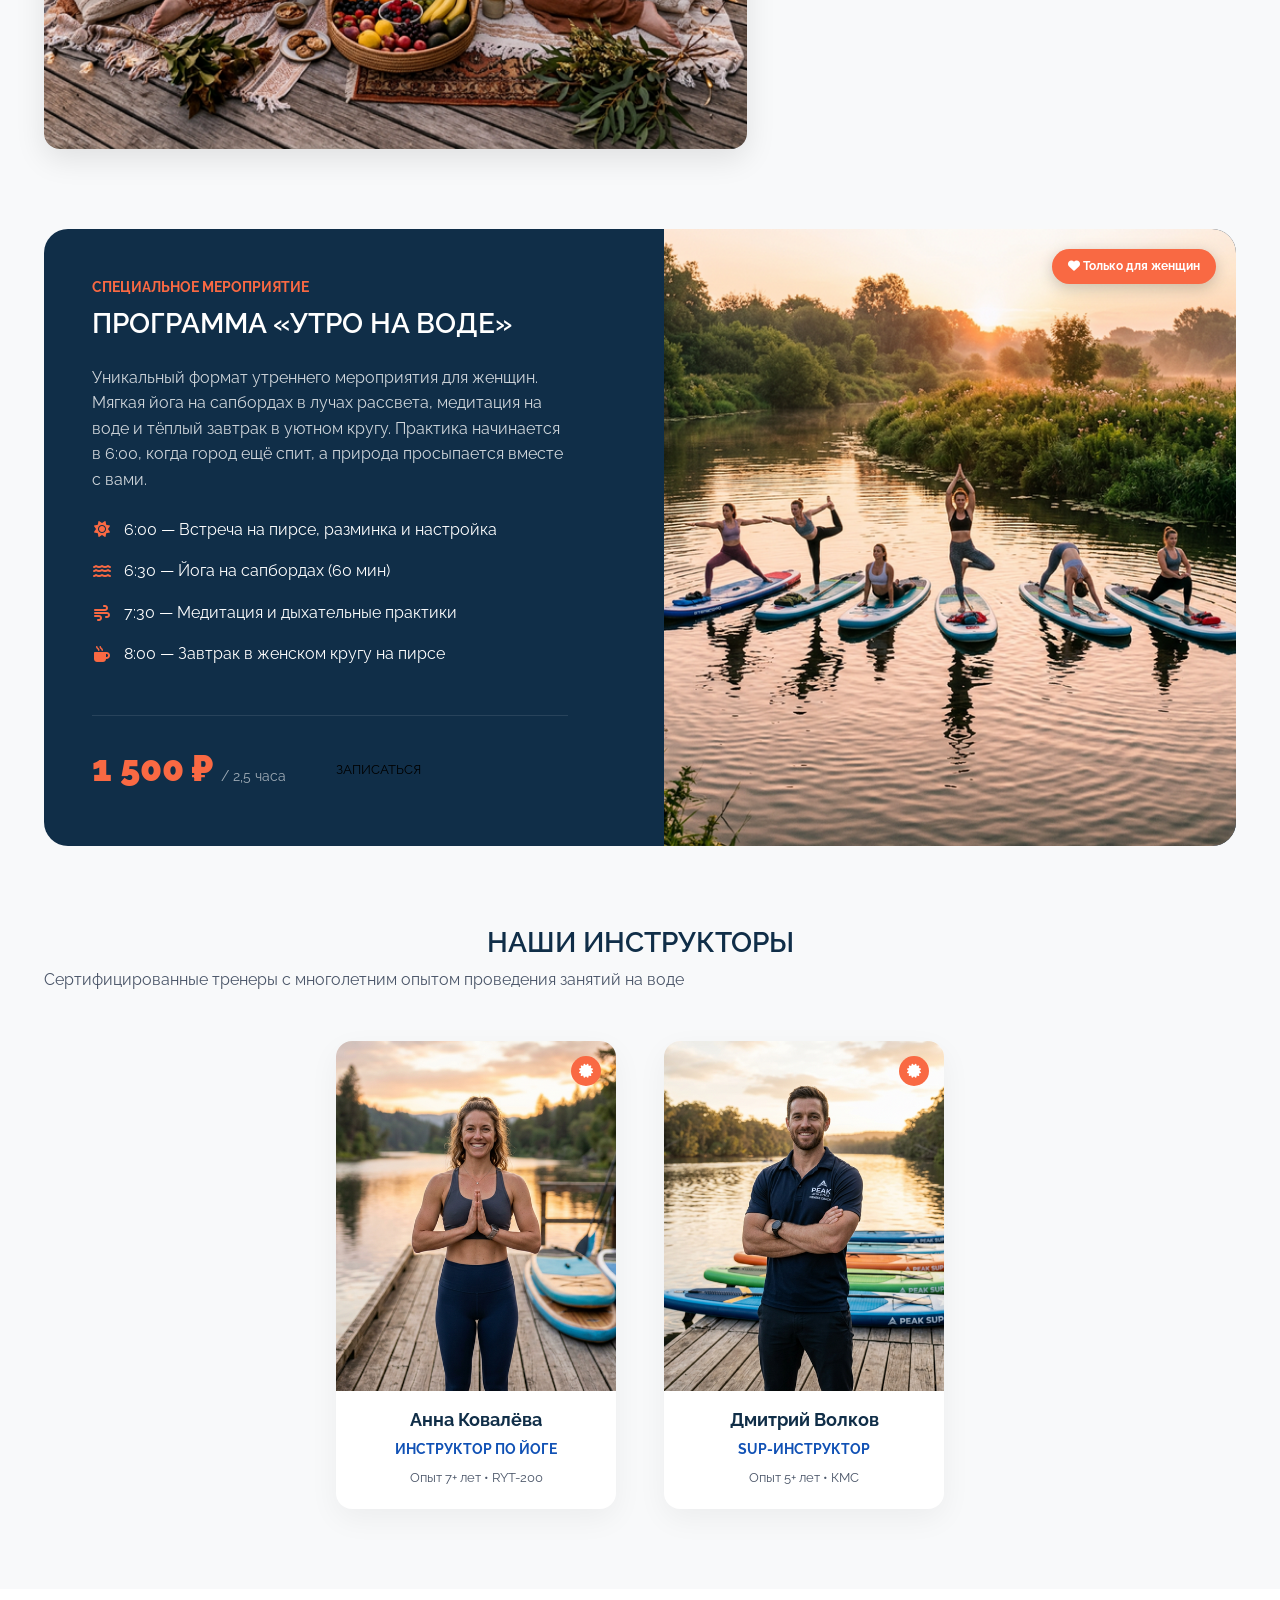
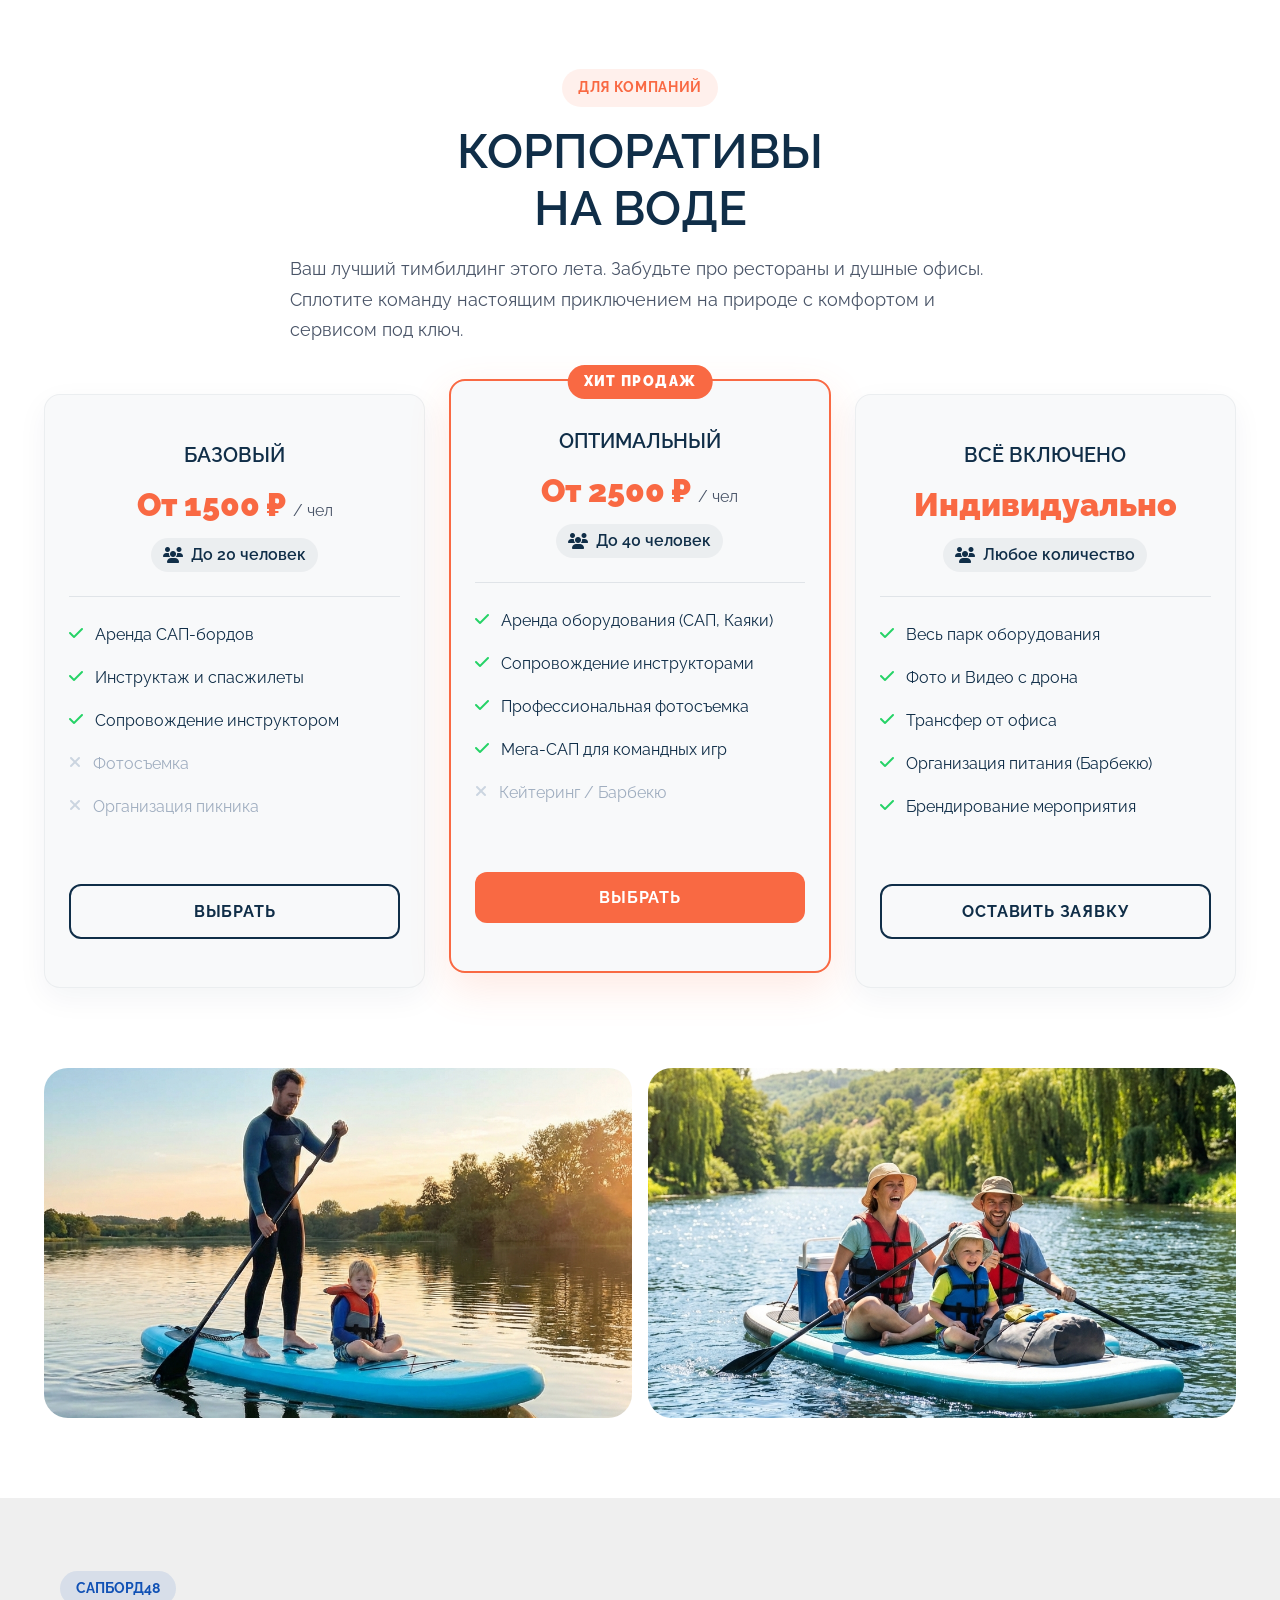
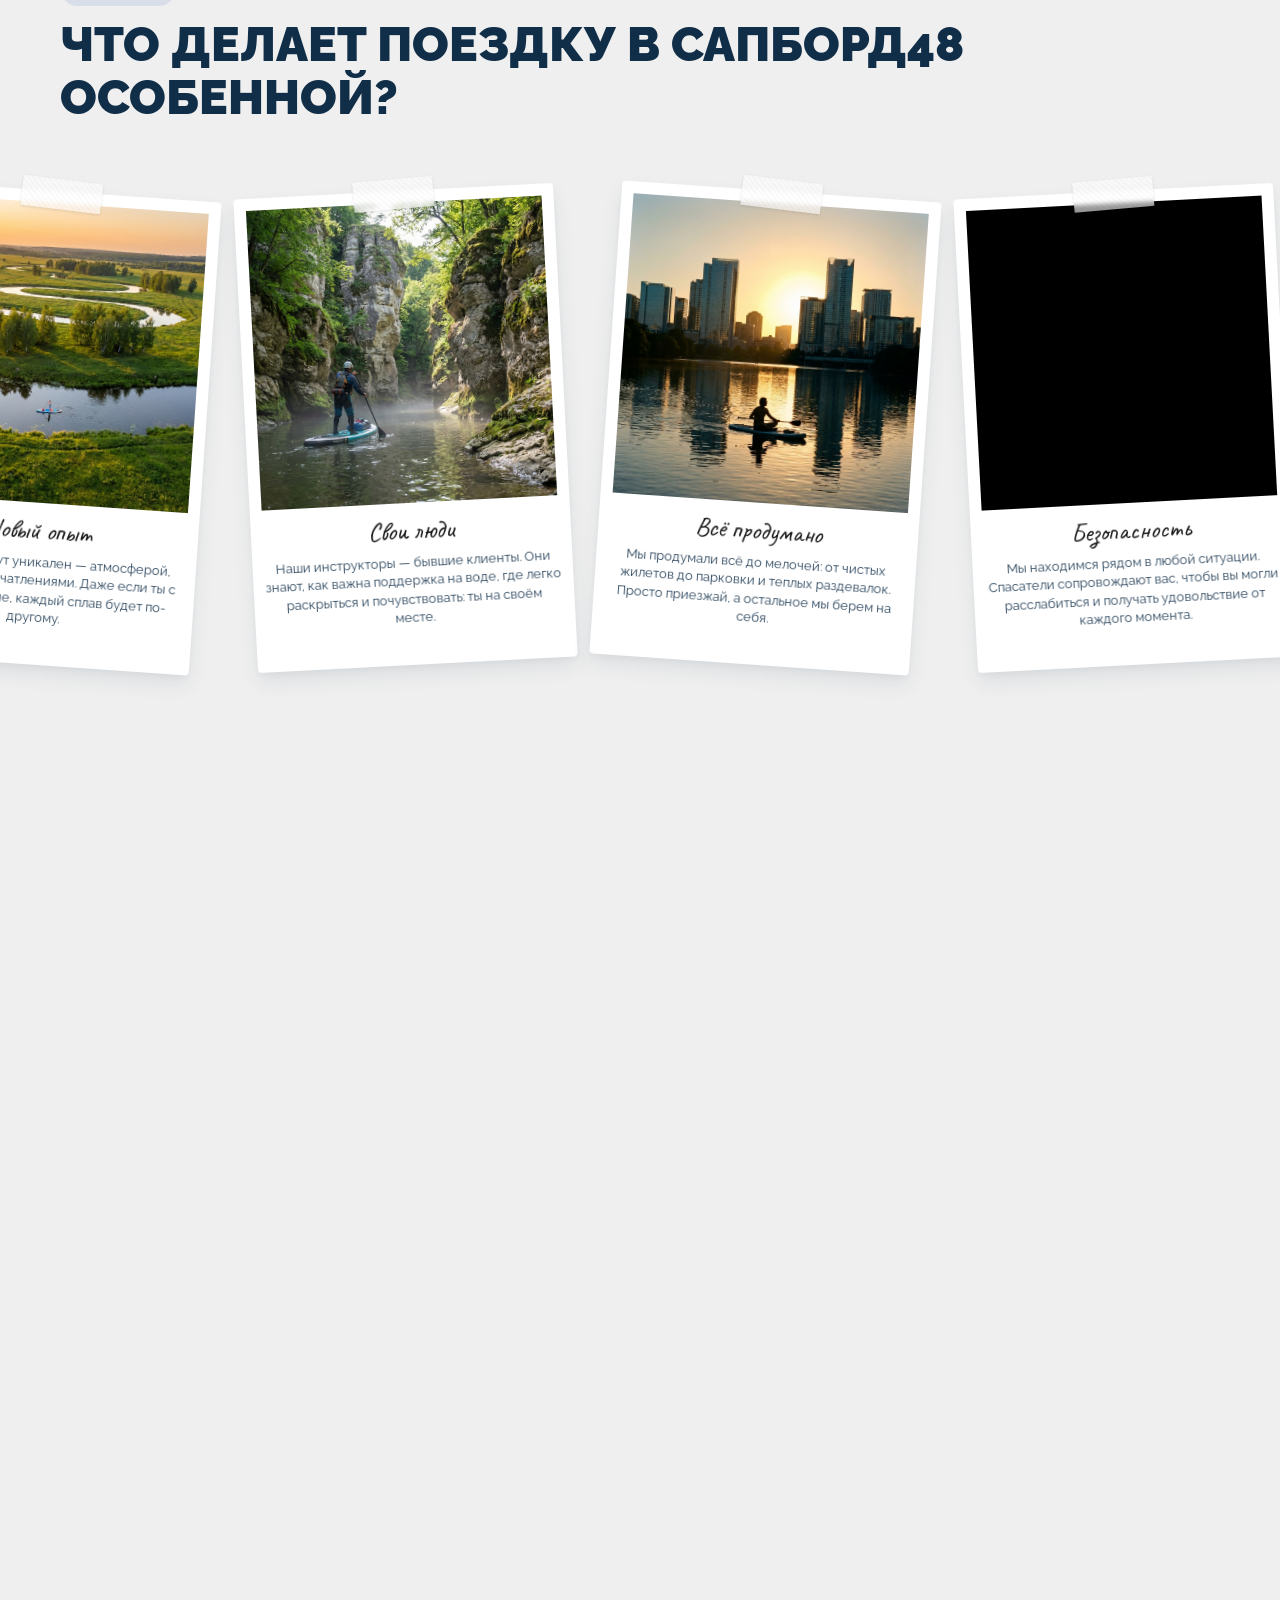
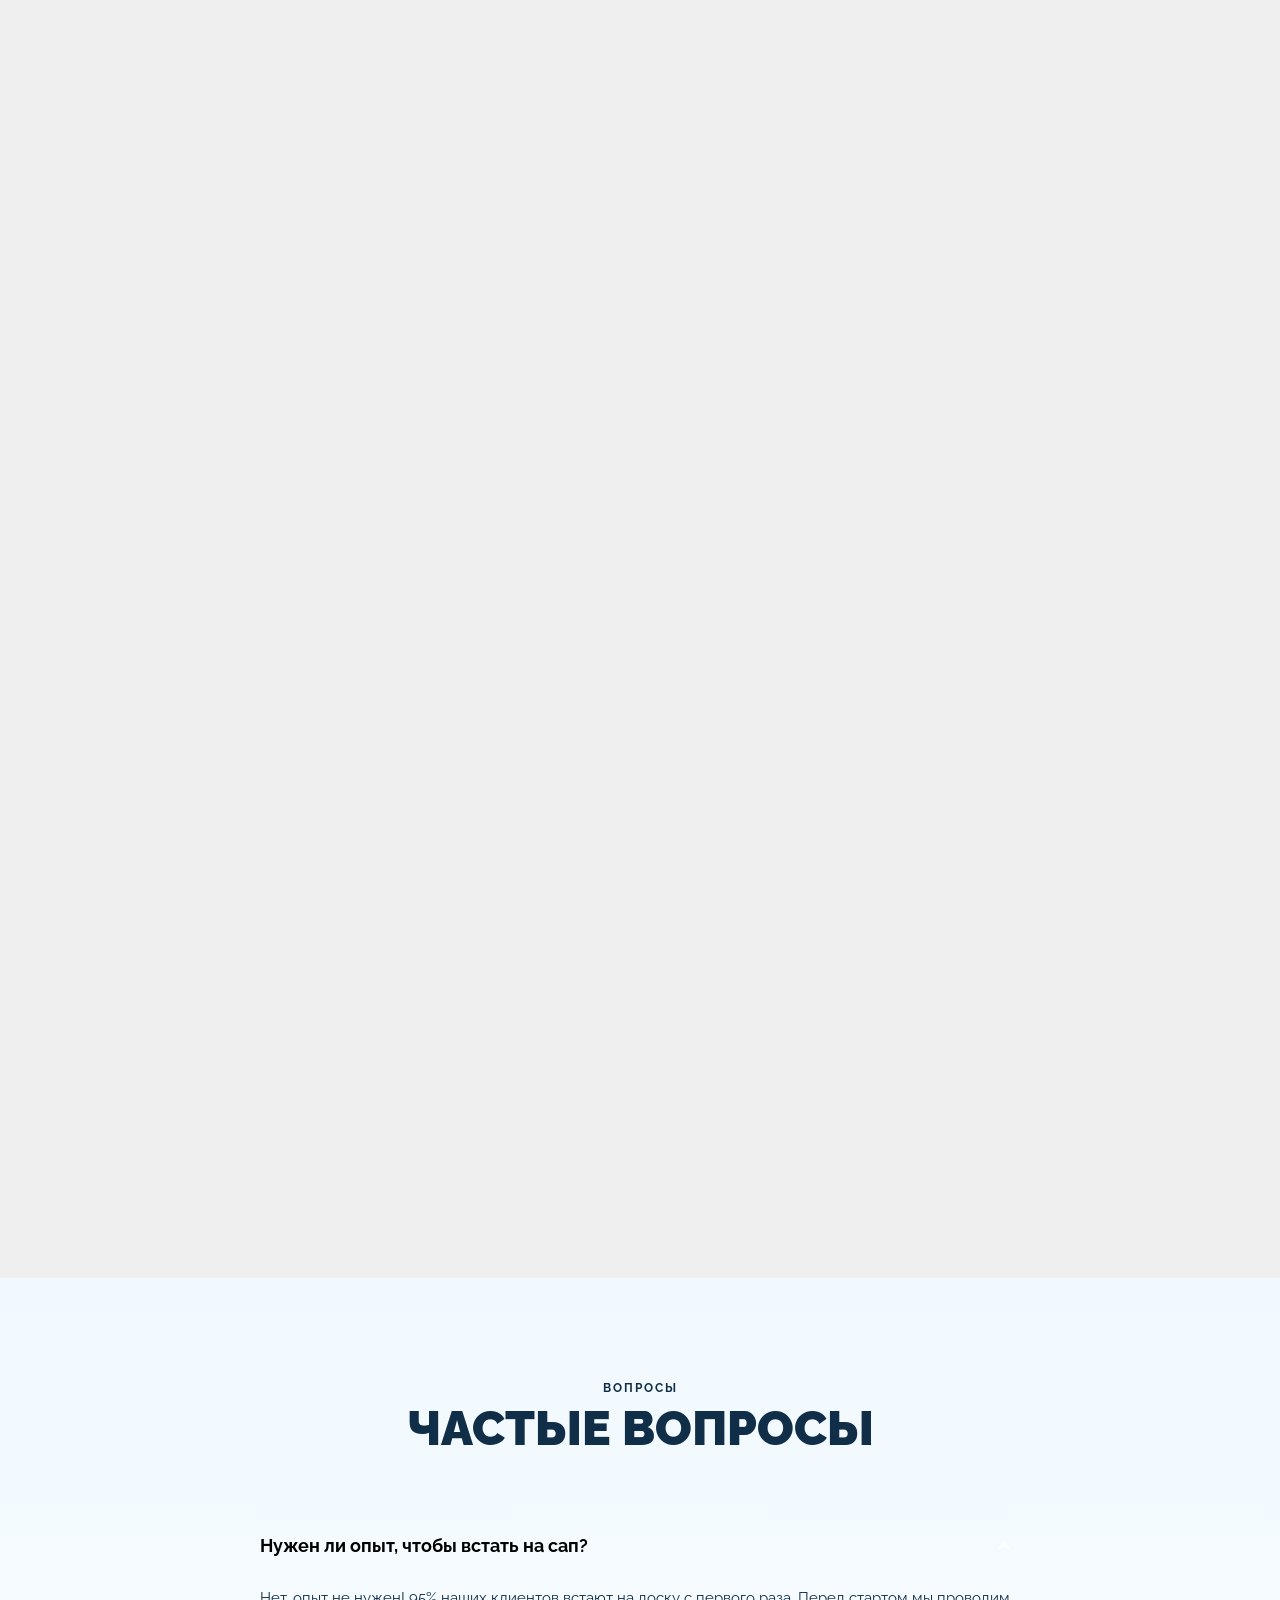
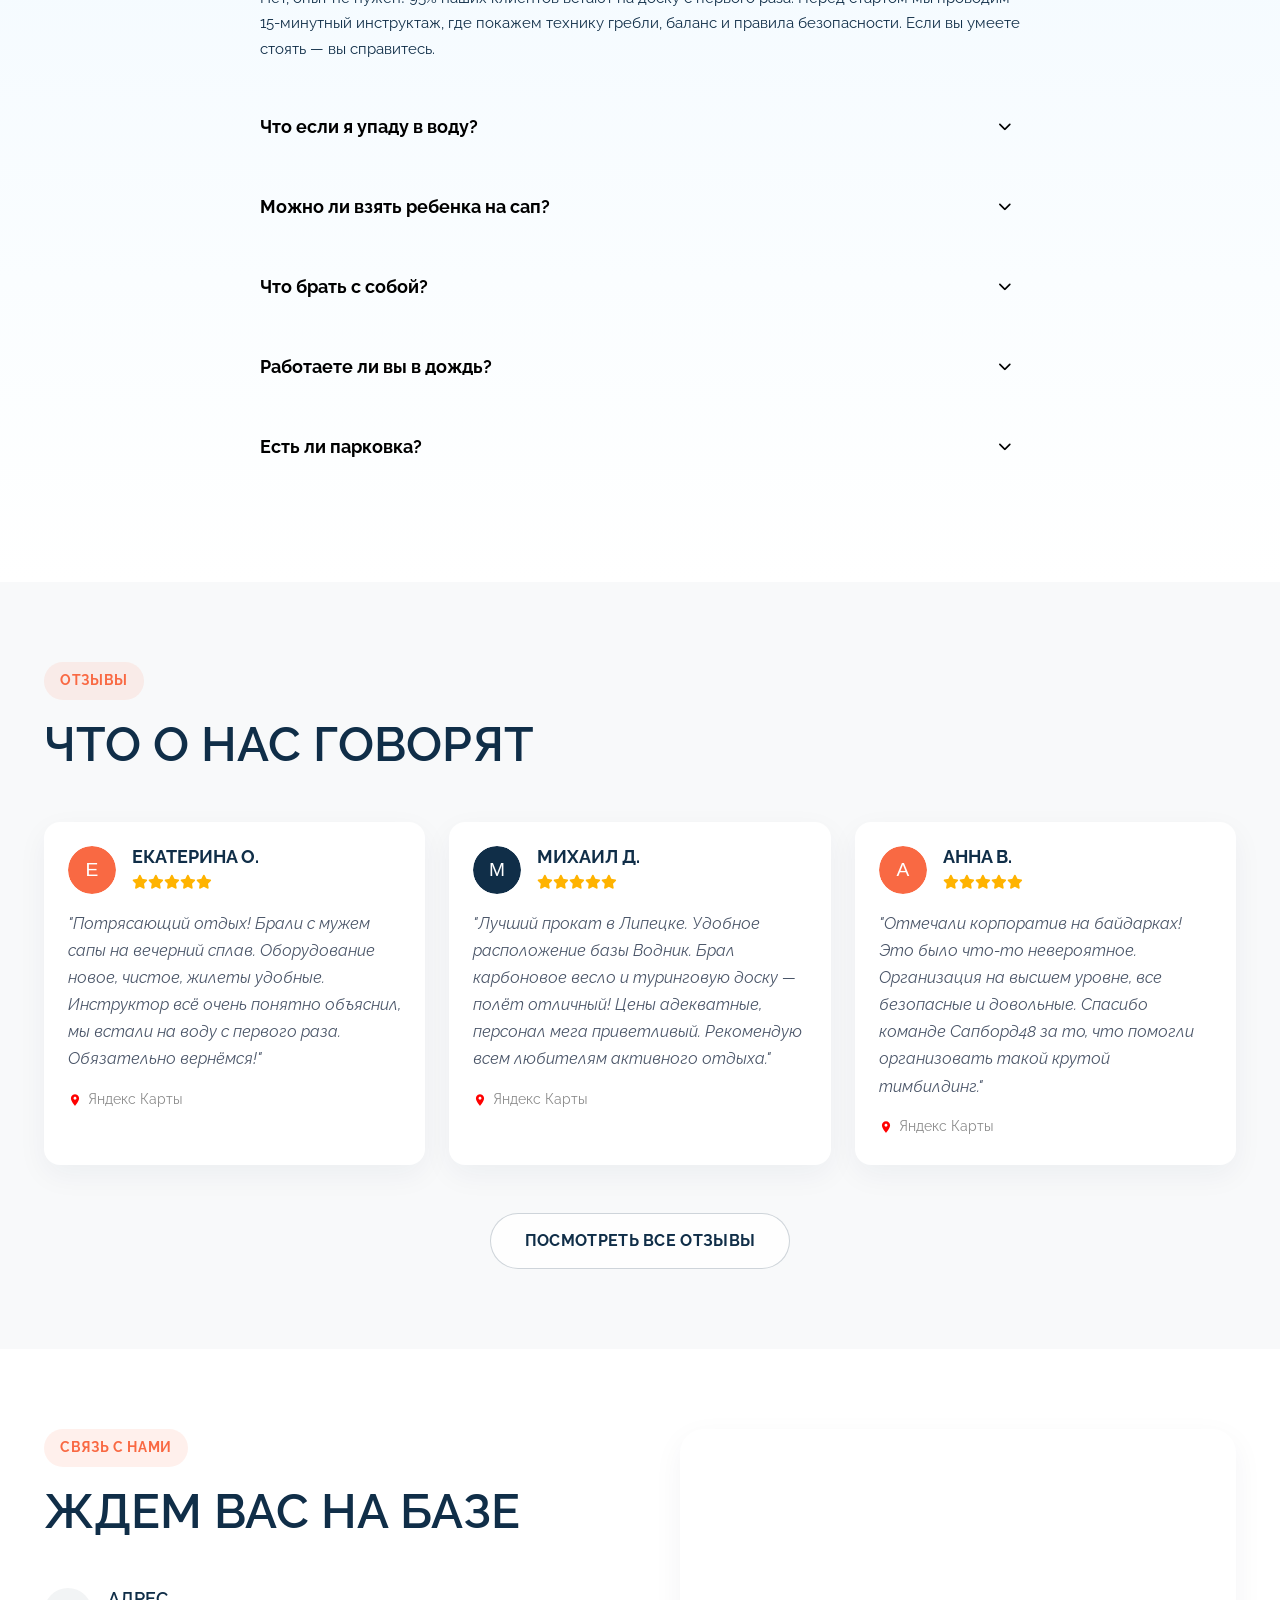
==== commit 03858ab2: "feat: implement native smooth scrolling polaroid gallery with cookie consent banner and offer page" ====
--- a/index.html
+++ b/index.html
@@ -21,7 +21,8 @@
     <link rel="stylesheet" href="css/blocks/contacts.css">
     <link rel="stylesheet" href="css/blocks/yoga.css">
     <link rel="stylesheet" href="css/blocks/corporate.css">
-    <link rel="stylesheet" href="css/blocks/gallery.css">
+    <link rel="stylesheet" href="css/blocks/polaroid-gallery.css">
+    <link rel="stylesheet" href="css/blocks/cookie.css">
 
     <link rel="preconnect" href="https://fonts.googleapis.com">
     <link rel="preconnect" href="https://fonts.gstatic.com" crossorigin>
@@ -969,67 +970,61 @@
         </div>
     </section>
 
-    <!-- ============================================
-         BLOCK 7.4: GALLERY — Fanning Scroll
-         ============================================ -->
-    <section class="gallery" id="gallery">
-        <div class="gallery__sticky-wrap">
-            <div class="gallery__header" id="galleryHeader">
-                <span class="gallery__label">САПБОРД48</span>
-                <h2 class="gallery__title">Что делает поездку в САПБОРД48 особенной?</h2>
-            </div>
-            <div class="gallery__polaroids-stack" id="galleryStackedCards">
+    <section class="polaroid-gallery" id="gallery">
+        <div class="polaroid-gallery__sticky-wrap">
+            <div class="polaroid-gallery__container">
+            <div class="polaroid-gallery__header" id="galleryHeader">
+                <span class="polaroid-gallery__label">САПБОРД48</span>
+                <h2 class="polaroid-gallery__title">Что делает поездку в САПБОРД48 особенной?</h2>
+            </div>
+            
+            <div class="polaroid-gallery__track" id="galleryStackedCards">
                 <!-- Card 1 -->
-                <div class="gallery__polaroid">
-                    <div class="gallery__photo-wrapper">
-                        <img src="assets/scenario_family.png" class="gallery__photo" alt="Открытие себя">
-                    </div>
-                    <div class="gallery__polaroid-content">
-                        <h3 class="gallery__polaroid-title">Открытие себя</h3>
-                        <p class="gallery__polaroid-desc">Хочешь попробовать то, на что раньше не решался? Мы даем тебе доску, весло и бескрайнюю гладь воды. Помогаем выйти за рамки привычного, удивиться себе и увидеть мир по-новому.</p>
-                    </div>
-                </div>
+                <div class="polaroid-gallery__card polaroid-gallery__card--first">
+                    <span class="polaroid-gallery__highlight-badge">№1 в Липецке</span>
+                    <div class="polaroid-gallery__photo-wrap">
+                        <img src="assets/scenario_family.png" class="polaroid-gallery__photo" alt="Открытие себя" loading="lazy">
+                    </div>
+                    <div class="polaroid-gallery__caption">Открытие себя</div>
+                    <div class="polaroid-gallery__desc">Хочешь попробовать то, на что раньше не решался? Мы даем тебе доску, весло и бескрайнюю гладь воды. Помогаем выйти за рамки привычного, удивиться себе и увидеть мир по-новому.</div>
+                </div>
+                
                 <!-- Card 2 -->
-                <div class="gallery__polaroid">
-                    <div class="gallery__photo-wrapper">
-                        <img src="assets/hero_bg2.png" class="gallery__photo" alt="Все выезды — новый опыт">
-                    </div>
-                    <div class="gallery__polaroid-content">
-                        <h3 class="gallery__polaroid-title">Все выезды — новый опыт</h3>
-                        <p class="gallery__polaroid-desc">Каждый маршрут уникален — атмосферой, пейзажами и впечатлениями. Даже если ты с нами не впервые, каждый сплав будет по-другому.</p>
-                    </div>
-                </div>
+                <div class="polaroid-gallery__card">
+                    <div class="polaroid-gallery__photo-wrap">
+                        <img src="assets/hero_bg2.png" class="polaroid-gallery__photo" alt="Все выезды — новый опыт" loading="lazy">
+                    </div>
+                    <div class="polaroid-gallery__caption">Новый опыт</div>
+                    <div class="polaroid-gallery__desc">Каждый маршрут уникален — атмосферой, пейзажами и впечатлениями. Даже если ты с нами не впервые, каждый сплав будет по-другому.</div>
+                </div>
+                
                 <!-- Card 3 -->
-                <div class="gallery__polaroid">
-                    <div class="gallery__photo-wrapper">
-                        <img src="assets/scenario_adventure.png" class="gallery__photo" alt="Инструкторы были участниками">
-                    </div>
-                    <div class="gallery__polaroid-content">
-                        <h3 class="gallery__polaroid-title">Инструкторы всегда поддержат</h3>
-                        <p class="gallery__polaroid-desc">Наши инструкторы — бывшие клиенты. Они знают, как важна поддержка на воде, где легко раскрыться и почувствовать: ты на своём месте.</p>
-                    </div>
-                </div>
+                <div class="polaroid-gallery__card">
+                    <div class="polaroid-gallery__photo-wrap">
+                        <img src="assets/scenario_adventure.png" class="polaroid-gallery__photo" alt="Инструкторы всегда поддержат" loading="lazy">
+                    </div>
+                    <div class="polaroid-gallery__caption">Свои люди</div>
+                    <div class="polaroid-gallery__desc">Наши инструкторы — бывшие клиенты. Они знают, как важна поддержка на воде, где легко раскрыться и почувствовать: ты на своём месте.</div>
+                </div>
+                
                 <!-- Card 4 -->
-                <div class="gallery__polaroid">
-                    <div class="gallery__photo-wrapper">
-                        <img src="assets/scenario_sunset.png" class="gallery__photo" alt="Организация на нас!">
-                    </div>
-                    <div class="gallery__polaroid-content">
-                        <h3 class="gallery__polaroid-title">Организация на нас!</h3>
-                        <p class="gallery__polaroid-desc">Мы продумали всё до мелочей: от чистых жилетов до парковки и теплых раздевалок. Просто приезжай, а остальное мы берем на себя.</p>
-                    </div>
-                </div>
+                <div class="polaroid-gallery__card">
+                    <div class="polaroid-gallery__photo-wrap">
+                        <img src="assets/scenario_sunset.png" class="polaroid-gallery__photo" alt="Организация на нас!" loading="lazy">
+                    </div>
+                    <div class="polaroid-gallery__caption">Всё продумано</div>
+                    <div class="polaroid-gallery__desc">Мы продумали всё до мелочей: от чистых жилетов до парковки и теплых раздевалок. Просто приезжай, а остальное мы берем на себя.</div>
+                </div>
+                
                 <!-- Card 5 -->
-                <div class="gallery__polaroid">
-                    <div class="gallery__photo-wrapper">
-                        <video class="gallery__photo" autoplay muted loop playsinline>
+                <div class="polaroid-gallery__card">
+                    <div class="polaroid-gallery__photo-wrap">
+                        <video class="polaroid-gallery__photo" autoplay muted loop playsinline>
                             <source src="assets/hero_video.mp4" type="video/mp4">
                         </video>
                     </div>
-                    <div class="gallery__polaroid-content">
-                        <h3 class="gallery__polaroid-title">Безопасность и свобода</h3>
-                        <p class="gallery__polaroid-desc">Мы находимся рядом в любой ситуации. Спасатели сопровождают вас, чтобы вы могли расслабиться и получать удовольствие от каждого момента.</p>
-                    </div>
+                    <div class="polaroid-gallery__caption">Безопасность</div>
+                    <div class="polaroid-gallery__desc">Мы находимся рядом в любой ситуации. Спасатели сопровождают вас, чтобы вы могли расслабиться и получать удовольствие от каждого момента.</div>
                 </div>
             </div>
             
@@ -1040,6 +1035,7 @@
                 </div>
                 <span>Листайте</span>
             </div>
+        </div>
         </div>
     </section>
 
@@ -1299,8 +1295,8 @@
                 <p class="footer__copyright">© 2026 Supboard48. Все права защищены. Разработка и продвижение от
                     «Водник».</p>
                 <div class="footer__legal">
-                    <a href="#" class="footer__legal-link">Оферта</a>
-                    <a href="#" class="footer__legal-link">Конфиденциальность</a>
+                    <a href="offer.html" class="footer__legal-link">Оферта</a>
+                    <a href="privacy-policy.html" class="footer__legal-link">Конфиденциальность</a>
                 </div>
             </div>
         </div>
@@ -1378,6 +1374,60 @@
         </div>
     </div>
 
+    <!-- Cookie Settings Modal/Banner -->
+    <div class="cookie-banner" id="cookieBanner">
+        <div class="cookie-banner__content">
+            <h3 class="cookie-banner__title">Мы используем файлы Cookie</h3>
+            <p class="cookie-banner__text">
+                Мы используем файлы cookie для улучшения работы сайта, анализа трафика и персонализации. Вы можете принять все файлы cookie или настроить их по своему усмотрению. Подробнее в <a href="offer.html" class="cookie-banner__link">Договоре оферты</a>.
+            </p>
+            
+            <!-- Скрываемый блок с детальными настройками -->
+            <div class="cookie-banner__settings" id="cookieSettingsBlock">
+                <div class="cookie-banner__setting-item">
+                    <div class="cookie-banner__setting-info">
+                        <strong>Обязательные</strong>
+                        <span>Необходимы для работы сайта.</span>
+                    </div>
+                    <label class="cookie-banner__switch">
+                        <input type="checkbox" checked disabled>
+                        <span class="cookie-banner__slider"></span>
+                    </label>
+                </div>
+                
+                <div class="cookie-banner__setting-item">
+                    <div class="cookie-banner__setting-info">
+                        <strong>Аналитика</strong>
+                        <span>Помогают нам улучшать сайт (ЯндексМетрика).</span>
+                    </div>
+                    <label class="cookie-banner__switch">
+                        <input type="checkbox" id="cookieAnalytics" checked>
+                        <span class="cookie-banner__slider"></span>
+                    </label>
+                </div>
+                
+                <div class="cookie-banner__setting-item">
+                    <div class="cookie-banner__setting-info">
+                        <strong>Маркетинг</strong>
+                        <span>Позволяют показывать релевантную рекламу.</span>
+                    </div>
+                    <label class="cookie-banner__switch">
+                        <input type="checkbox" id="cookieMarketing" checked>
+                        <span class="cookie-banner__slider"></span>
+                    </label>
+                </div>
+            </div>
+
+            <div class="cookie-banner__actions">
+                <button class="cookie-banner__btn cookie-banner__btn--outline" id="cookieSettingsBtn">Настроить</button>
+                <div class="cookie-banner__actions-main">
+                    <button class="cookie-banner__btn cookie-banner__btn--outline" id="cookieSaveBtn" style="display: none;">Сохранить выбор</button>
+                    <button class="cookie-banner__btn" id="cookieAcceptAllBtn">Принять все</button>
+                </div>
+            </div>
+        </div>
+    </div>
+
     <!-- Success Modal -->
     <div class="modal modal--success" id="successModal">
         <div class="modal__overlay" id="closeSuccessOverlay"></div>
--- a/css/blocks/polaroid-gallery.css
+++ b/css/blocks/polaroid-gallery.css
@@ -0,0 +1,232 @@
+/* ============================================
+   BLOCK 7.4: POLAROID GALLERY
+   ============================================ */
+
+.polaroid-gallery {
+    /* Utilizing the cloud gray base from Vodnik brand guidelines for the whole section */
+    background-color: var(--color-cloud-gray, #EFEFEF);
+    position: relative;
+    z-index: 1; /* relative to dividers */
+    /* JS will set height to 300vh for scroll distance */
+}
+
+.polaroid-gallery__sticky-wrap {
+    position: sticky;
+    top: 0;
+    height: 100vh;
+    padding: 10vh 0;
+    overflow: hidden;
+    display: flex;
+    flex-direction: column;
+    justify-content: center;
+}
+
+.polaroid-gallery__container {
+    max-width: 1200px;
+    margin: 0 auto;
+    padding: 0 20px;
+}
+
+.polaroid-gallery__header {
+    text-align: left;
+    margin-bottom: 48px;
+}
+
+.polaroid-gallery__label {
+    display: inline-block;
+    padding: 6px 16px;
+    background: rgba(16, 81, 181, 0.1); /* Primary Blue tint */
+    color: var(--color-primary, #1051B5);
+    border-radius: 20px;
+    font-size: 14px;
+    font-weight: 700;
+    text-transform: uppercase;
+    margin-bottom: 12px;
+}
+
+.polaroid-gallery__title {
+    font-size: clamp(32px, 5vw, 48px);
+    font-weight: 900;
+    color: var(--color-dark, #102E48);
+    text-transform: uppercase;
+    margin: 0;
+    line-height: 1.1;
+}
+
+.polaroid-gallery__track {
+    display: flex;
+    flex-direction: row;
+    gap: 40px;
+    padding: 20px 20px 60px 20px; /* Extra padding for shadows and scale */
+    width: max-content;
+    will-change: transform;
+}
+
+/* Polaroid Card Design */
+.polaroid-gallery__card {
+    flex: 0 0 auto;
+    width: 320px; /* Slightly wider to fit text */
+    background-color: #FFFFFF;
+    padding: 12px 12px 20px 12px; /* Relaxed bottom padding */
+    border-radius: 4px;
+    box-shadow: 0 10px 20px rgba(16, 46, 72, 0.08), 0 4px 6px rgba(16, 46, 72, 0.04);
+    position: relative;
+    transition: transform 0.4s cubic-bezier(0.175, 0.885, 0.32, 1.275), box-shadow 0.4s ease;
+    scroll-snap-align: center;
+    cursor: pointer;
+}
+
+/* Alternate Rotations */
+.polaroid-gallery__card:nth-child(odd) {
+    transform: rotate(-3deg);
+}
+.polaroid-gallery__card:nth-child(even) {
+    transform: rotate(4deg);
+}
+
+/* Hover straightening and scaling */
+.polaroid-gallery__card:hover {
+    transform: rotate(0deg) scale(1.05);
+    box-shadow: 0 20px 40px rgba(16, 46, 72, 0.15), 0 8px 12px rgba(16, 46, 72, 0.1);
+    z-index: 10;
+}
+
+/* Tape Effect */
+.polaroid-gallery__card::before {
+    content: '';
+    position: absolute;
+    top: -12px;
+    left: 50%;
+    width: 80px;
+    height: 30px;
+    background-color: rgba(255, 255, 255, 0.6);
+    box-shadow: 0 1px 3px rgba(0,0,0,0.1);
+    backdrop-filter: blur(2px);
+    transform: translateX(-50%) rotate(-2deg);
+    z-index: 2;
+    border-radius: 1px;
+    /* Subtle texture using gradient */
+    background-image: repeating-linear-gradient(
+        45deg,
+        transparent,
+        transparent 2px,
+        rgba(0,0,0,0.02) 2px,
+        rgba(0,0,0,0.02) 4px
+    );
+}
+.polaroid-gallery__card:nth-child(even)::before {
+    transform: translateX(-50%) rotate(3deg);
+}
+
+/* Image Wrapper inside Polaroid */
+.polaroid-gallery__photo-wrap {
+    width: 100%;
+    height: 300px; /* Square proportions usually */
+    overflow: hidden;
+    background-color: #000;
+}
+
+.polaroid-gallery__photo {
+    width: 100%;
+    height: 100%;
+    object-fit: cover;
+    display: block;
+    transition: transform 0.6s ease;
+}
+
+.polaroid-gallery__card:hover .polaroid-gallery__photo {
+    transform: scale(1.05);
+}
+
+/* Handwriting Caption */
+.polaroid-gallery__caption {
+    text-align: center;
+    font-family: 'Caveat', cursive; /* Handwritten Google Font */
+    font-size: 26px;
+    color: #1A1A1A;
+    margin-top: 12px;
+    line-height: 1.2;
+}
+
+/* Description Text */
+.polaroid-gallery__desc {
+    font-family: var(--font-body, 'Raleway', sans-serif);
+    font-size: 13px;
+    color: var(--color-river, #102E48);
+    line-height: 1.4;
+    text-align: center;
+    margin-top: 8px;
+    opacity: 0.9;
+}
+
+/* Subtle Orange Highlight for the First Card */
+.polaroid-gallery__card--first::before {
+    /* Muted orange tint for the tape */
+    background-color: rgba(249, 105, 67, 0.6); 
+}
+.polaroid-gallery__card--first {
+    box-shadow: 0 10px 20px rgba(249, 105, 67, 0.1), 0 4px 6px rgba(16, 46, 72, 0.04);
+}
+
+.polaroid-gallery__highlight-badge {
+    position: absolute;
+    top: 20px;
+    right: 4px; /* Slight offset for style */
+    background-color: var(--color-action, #F96943);
+    color: #FFFFFF;
+    font-family: 'Raleway', sans-serif;
+    font-weight: 800;
+    font-size: 12px;
+    padding: 4px 12px;
+    transform: rotate(10deg);
+    border-radius: 4px;
+    z-index: 3;
+    box-shadow: 0 2px 5px rgba(249, 105, 67, 0.4);
+    pointer-events: none;
+}
+
+/* Responsiveness */
+@media (max-width: 768px) {
+    .polaroid-gallery {
+        height: auto !important; /* disabled sticky on mobile */
+    }
+    .polaroid-gallery__sticky-wrap {
+        position: relative;
+        height: auto;
+        padding: 80px 0 60px;
+        overflow: hidden;
+        display: block;
+    }
+    .polaroid-gallery__track {
+        gap: 20px;
+        padding: 10px 10px 40px 10px;
+        overflow-x: auto;
+        scroll-snap-type: x mandatory;
+        transform: none !important;
+        -webkit-overflow-scrolling: touch;
+        width: 100%;
+    }
+    .polaroid-gallery__track::-webkit-scrollbar {
+        display: none;
+    }
+    .polaroid-gallery__card {
+        width: 240px;
+        padding: 10px 10px 40px 10px;
+        scroll-snap-align: center;
+    }
+    .polaroid-gallery__photo-wrap {
+        height: 240px;
+    }
+    .polaroid-gallery__caption {
+        font-size: 22px;
+        margin-top: 8px;
+    }
+    .polaroid-gallery__desc {
+        font-size: 12px;
+    }
+    .polaroid-gallery__card::before {
+        width: 60px;
+        height: 24px;
+        top: -10px;
+    }
+}
--- a/css/blocks/cookie.css
+++ b/css/blocks/cookie.css
@@ -0,0 +1,216 @@
+/* ==========================================================================
+   Cookie Banner Block
+   ========================================================================== */
+
+.cookie-banner {
+    position: fixed;
+    bottom: 24px;
+    left: 24px;
+    right: 24px;
+    max-width: 500px;
+    background: rgba(255, 255, 255, 0.85);
+    /* Light glassmorphism */
+    backdrop-filter: blur(20px);
+    -webkit-backdrop-filter: blur(20px);
+    border: 1px solid rgba(255, 255, 255, 0.6);
+    border-radius: 20px;
+    padding: 24px;
+    box-shadow: 0 10px 40px rgba(12, 74, 110, 0.15);
+    /* Soft sky shadow */
+    z-index: 9999;
+    display: flex;
+    flex-direction: column;
+    gap: 16px;
+    transform: translateY(150%);
+    opacity: 0;
+    transition: transform 0.6s cubic-bezier(0.16, 1, 0.3, 1),
+        opacity 0.6s cubic-bezier(0.16, 1, 0.3, 1);
+    pointer-events: none;
+}
+
+.cookie-banner.show {
+    transform: translateY(0);
+    opacity: 1;
+    pointer-events: auto;
+}
+
+.cookie-banner__title {
+    text-transform: uppercase;
+    font-family: var(--font-heading, 'Raleway', sans-serif);
+    font-size: 18px;
+    font-weight: 800;
+    color: var(--color-slate-800);
+    margin: 0 0 8px 0;
+    display: flex;
+    align-items: center;
+    gap: 8px;
+}
+
+.cookie-banner__text {
+    font-size: 13px;
+    line-height: 1.6;
+    color: var(--color-slate-600);
+    margin: 0;
+}
+
+.cookie-banner__link {
+    color: var(--color-accent);
+    font-weight: 500;
+    text-decoration: none;
+    transition: color 0.2s;
+}
+
+.cookie-banner__link:hover {
+    text-decoration: underline;
+}
+
+.cookie-banner__actions {
+    display: flex;
+    justify-content: flex-end;
+}
+
+.cookie-banner__btn {
+    background: var(--color-accent);
+    color: white;
+    border: none;
+    padding: 12px 24px;
+    border-radius: 12px;
+    font-family: var(--font-body);
+    font-weight: 600;
+    font-size: 14px;
+    cursor: pointer;
+    transition: all 0.2s ease;
+    box-shadow: 0 4px 15px rgba(251, 191, 36, 0.3);
+}
+
+.cookie-banner__btn:hover {
+    transform: translateY(-2px);
+    box-shadow: 0 6px 20px rgba(251, 191, 36, 0.4);
+    background: #f59e0b;
+}
+
+.cookie-banner__btn:active {
+    transform: translateY(0);
+}
+
+.cookie-banner__settings {
+    display: none;
+    flex-direction: column;
+    gap: 12px;
+    margin-top: 10px;
+    border-top: 1px solid rgba(0,0,0,0.1);
+    padding-top: 16px;
+    transition: all 0.3s ease;
+}
+
+.cookie-banner__settings.open {
+    display: flex;
+}
+
+.cookie-banner__setting-item {
+    display: flex;
+    justify-content: space-between;
+    align-items: center;
+    gap: 16px;
+}
+
+.cookie-banner__setting-info {
+    display: flex;
+    flex-direction: column;
+}
+
+.cookie-banner__setting-info strong {
+    font-size: 14px;
+    color: var(--color-slate-800, #1e293b);
+}
+
+.cookie-banner__setting-info span {
+    font-size: 12px;
+    color: var(--color-slate-500, #64748b);
+}
+
+.cookie-banner__switch {
+    position: relative;
+    display: inline-block;
+    width: 40px;
+    height: 24px;
+    flex-shrink: 0;
+}
+
+.cookie-banner__switch input { 
+    opacity: 0; width: 0; height: 0; 
+}
+
+.cookie-banner__slider {
+    position: absolute; cursor: pointer;
+    top: 0; left: 0; right: 0; bottom: 0;
+    background-color: #cbd5e1;
+    transition: .4s;
+    border-radius: 24px;
+}
+
+.cookie-banner__slider:before {
+    position: absolute; content: "";
+    height: 16px; width: 16px;
+    left: 4px; bottom: 4px;
+    background-color: white;
+    transition: .4s;
+    border-radius: 50%;
+}
+
+.cookie-banner__switch input:checked + .cookie-banner__slider {
+    background-color: var(--color-action, #F96943);
+}
+
+.cookie-banner__switch input:disabled + .cookie-banner__slider {
+    opacity: 0.6; cursor: not-allowed;
+}
+
+.cookie-banner__switch input:checked + .cookie-banner__slider:before {
+    transform: translateX(16px);
+}
+
+.cookie-banner__actions {
+    display: flex;
+    justify-content: space-between;
+    align-items: center;
+    margin-top: 8px;
+    flex-wrap: wrap;
+    gap: 12px;
+}
+
+.cookie-banner__actions-main {
+    display: flex;
+    gap: 12px;
+    margin-left: auto;
+}
+
+.cookie-banner__btn--outline {
+    background: transparent;
+    color: var(--color-slate-700, #334155);
+    border: 1px solid #cbd5e1;
+    box-shadow: none;
+    padding: 10px 20px;
+}
+
+.cookie-banner__btn--outline:hover {
+    background: #f1f5f9;
+    box-shadow: none;
+    transform: none;
+}
+
+@media (max-width: 768px) {
+    .cookie-banner {
+        /* Full width on mobile, attached to bottom */
+        bottom: 16px;
+        left: 16px;
+        right: 16px;
+        max-width: 100%;
+        border-radius: 16px;
+        padding: 20px;
+    }
+
+    .cookie-banner__btn {
+        width: 100%;
+    }
+}
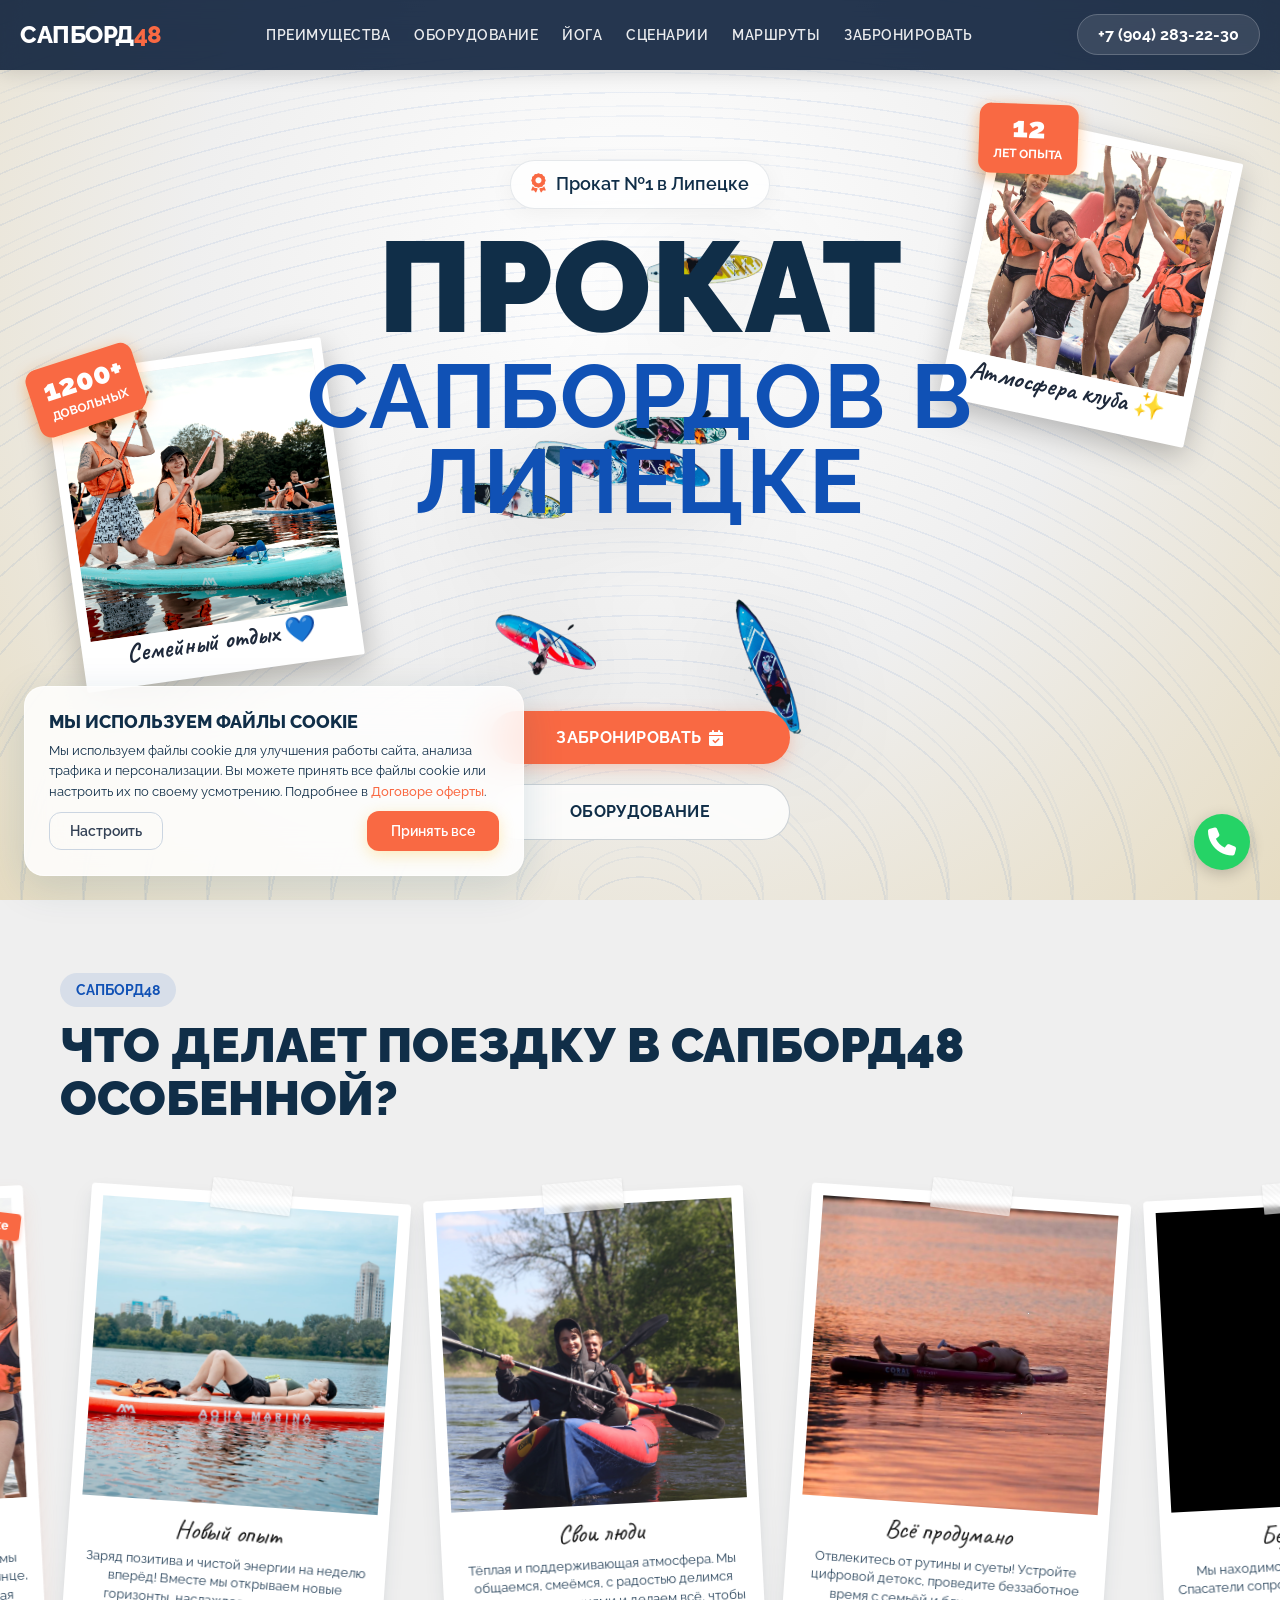
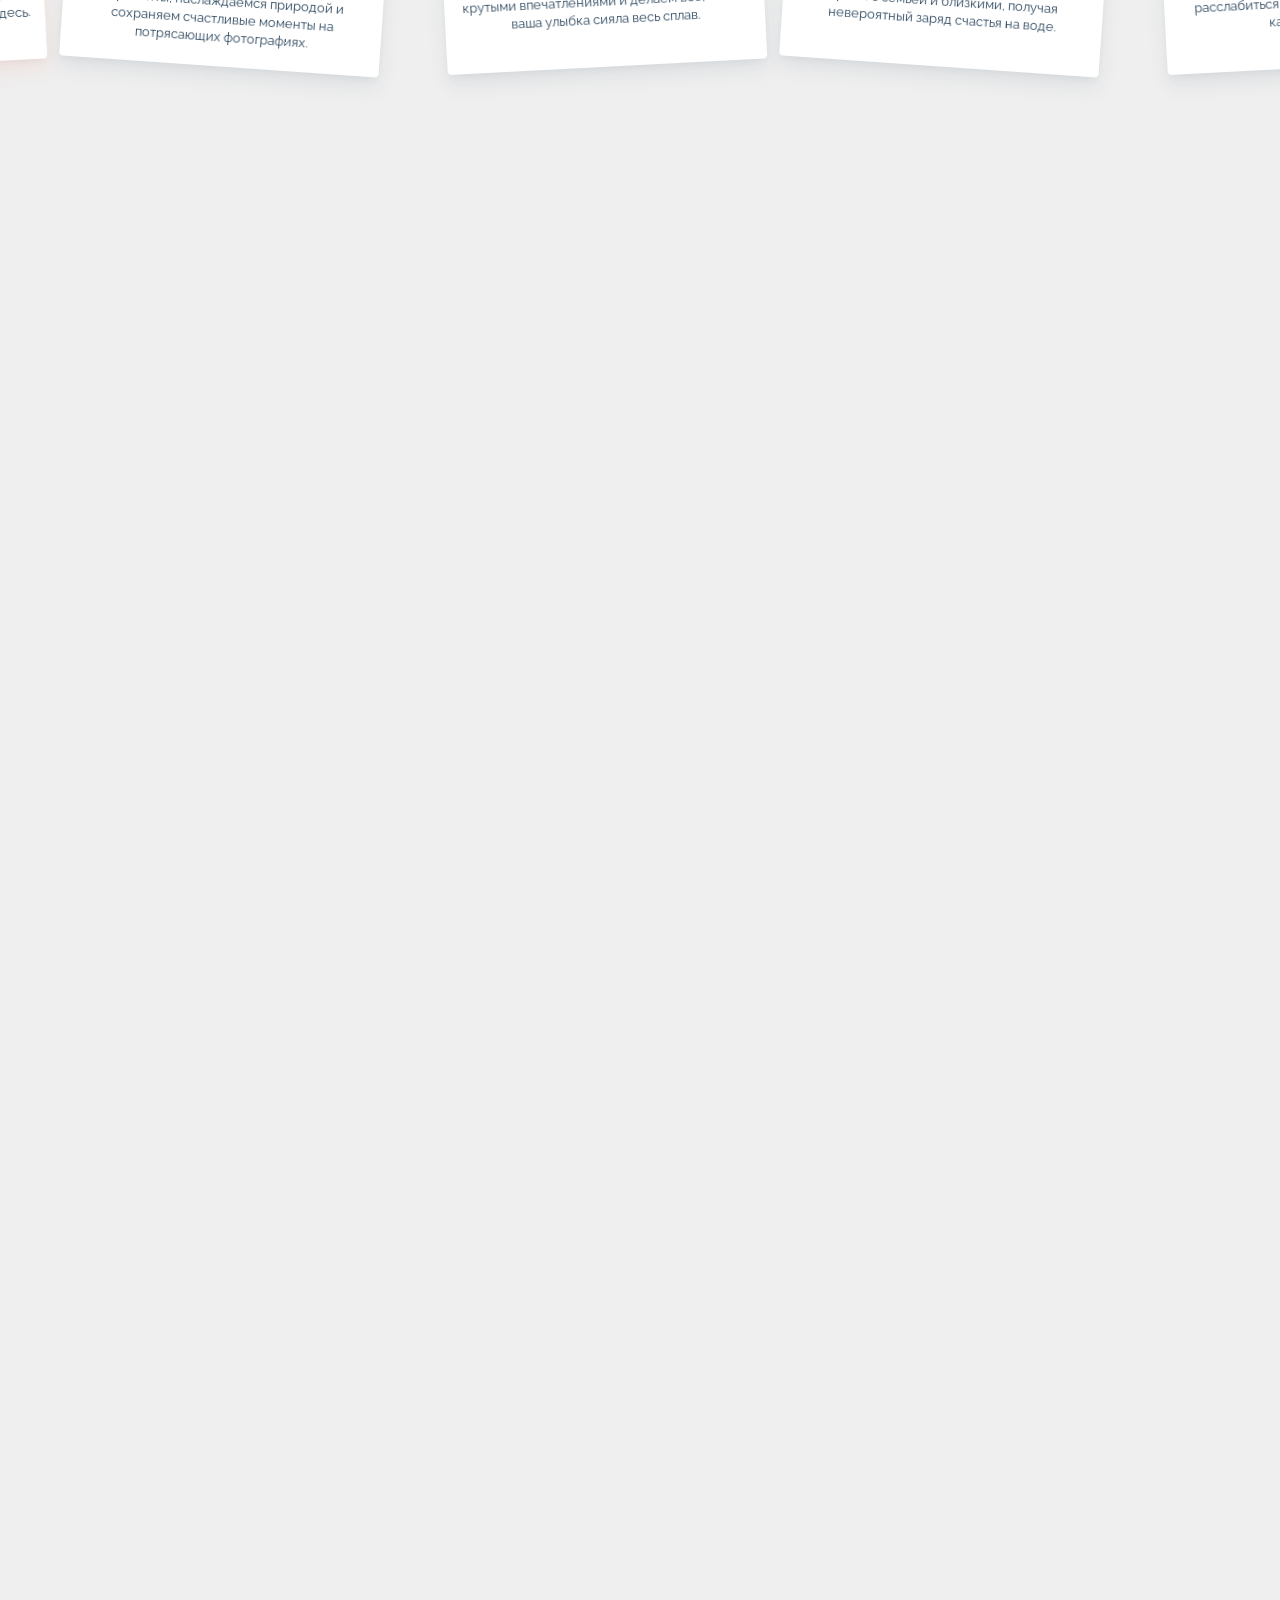
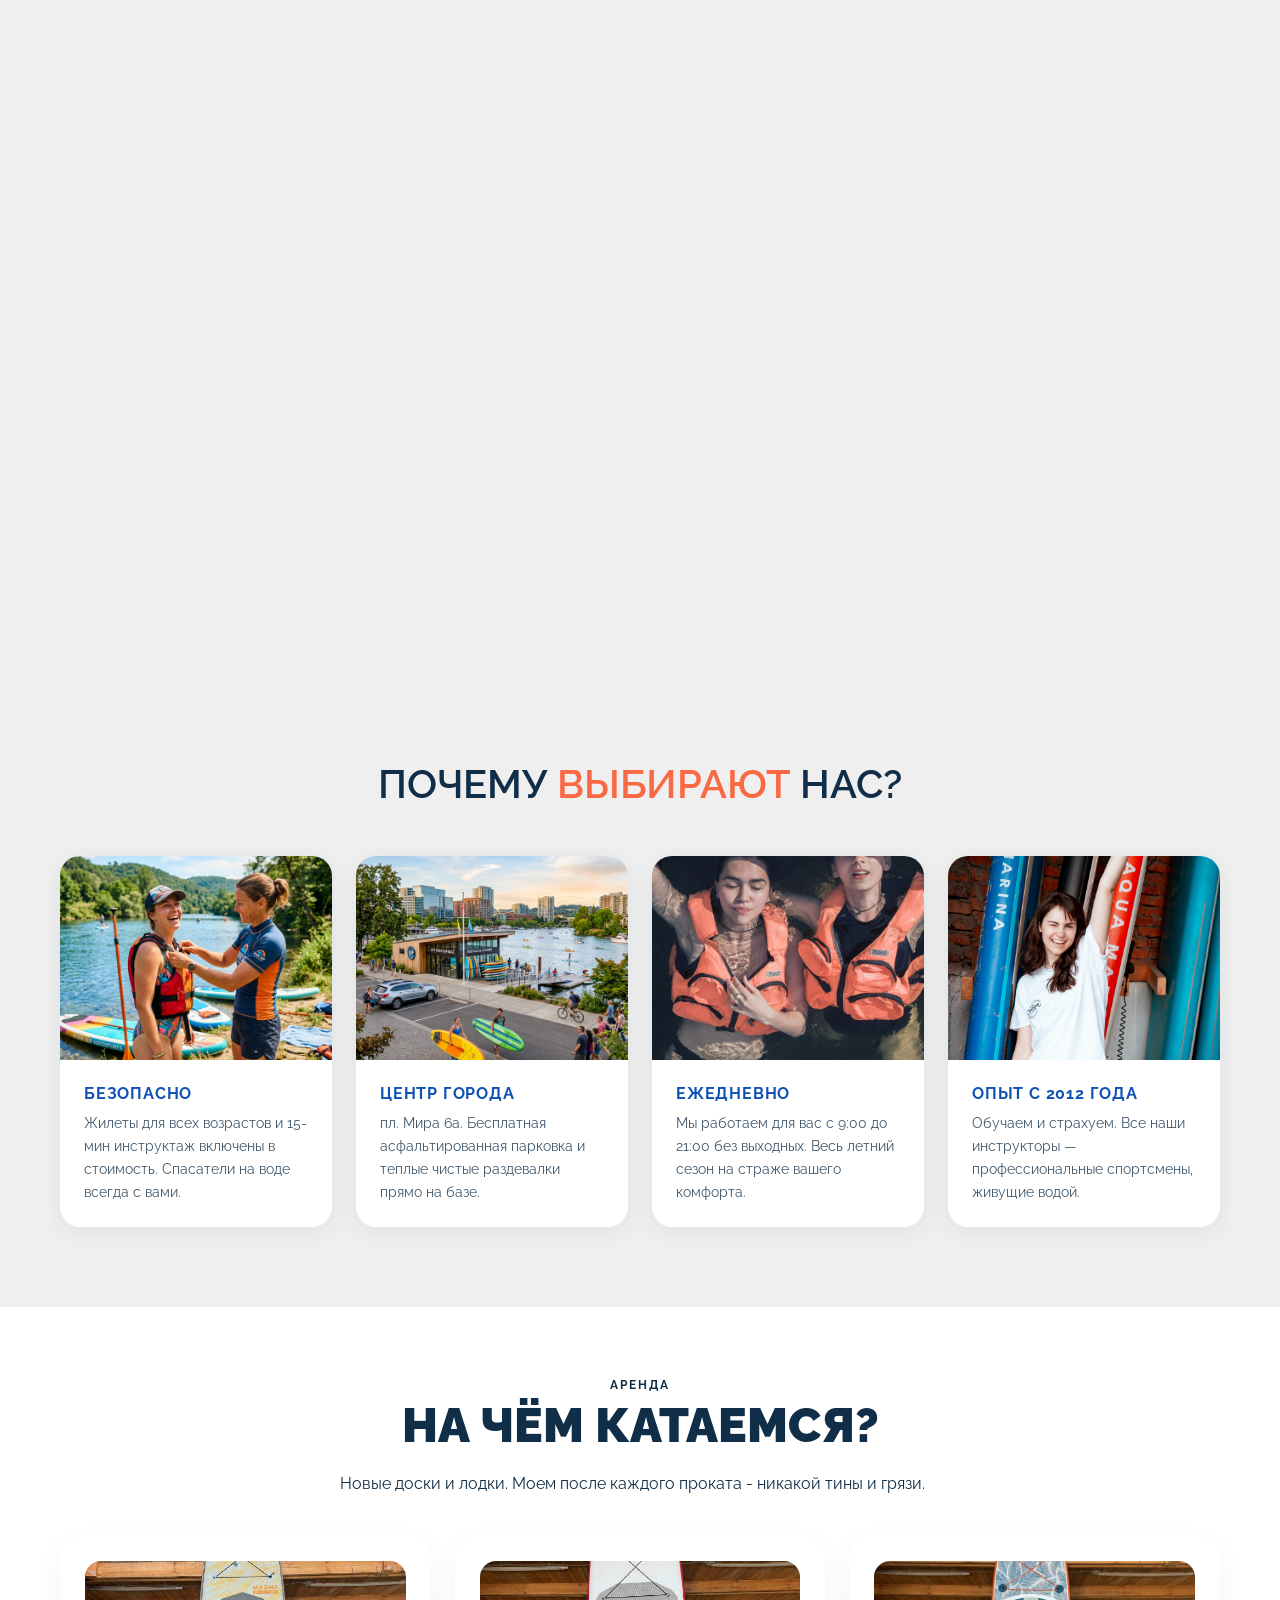
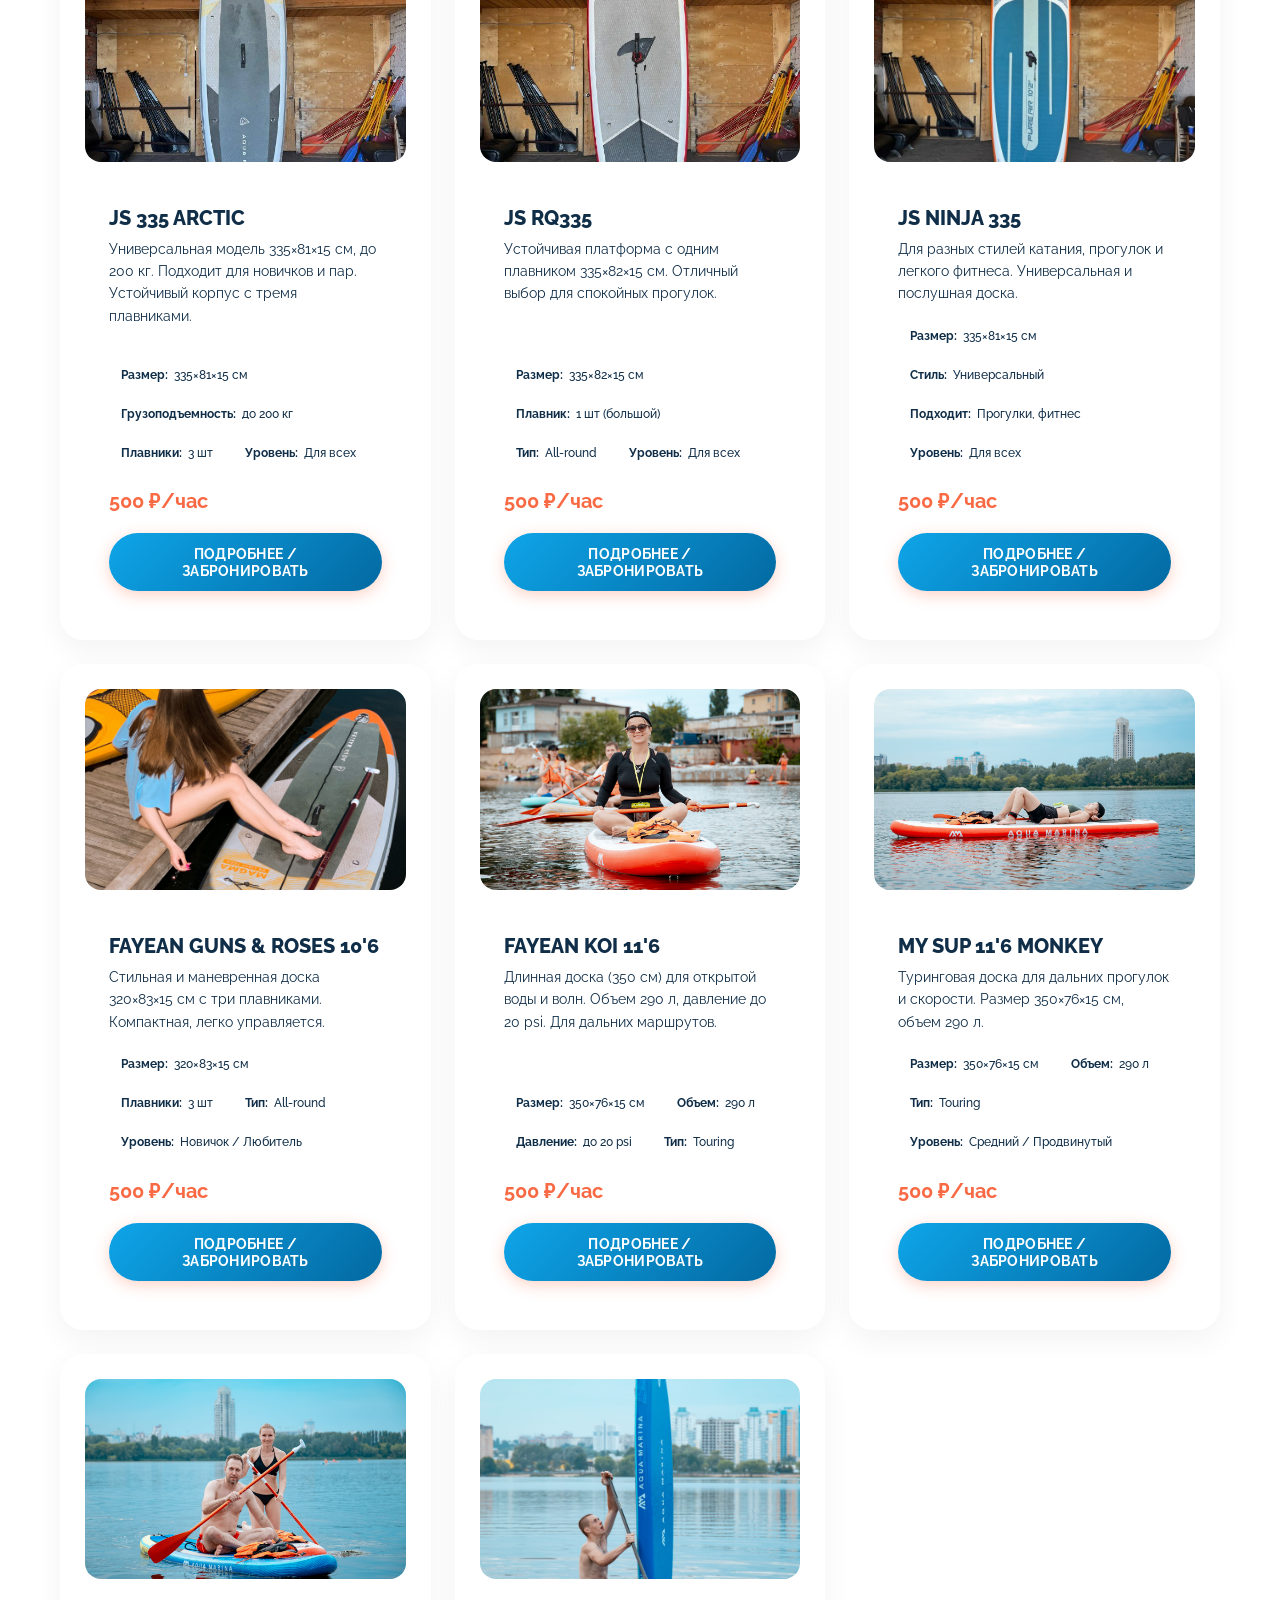
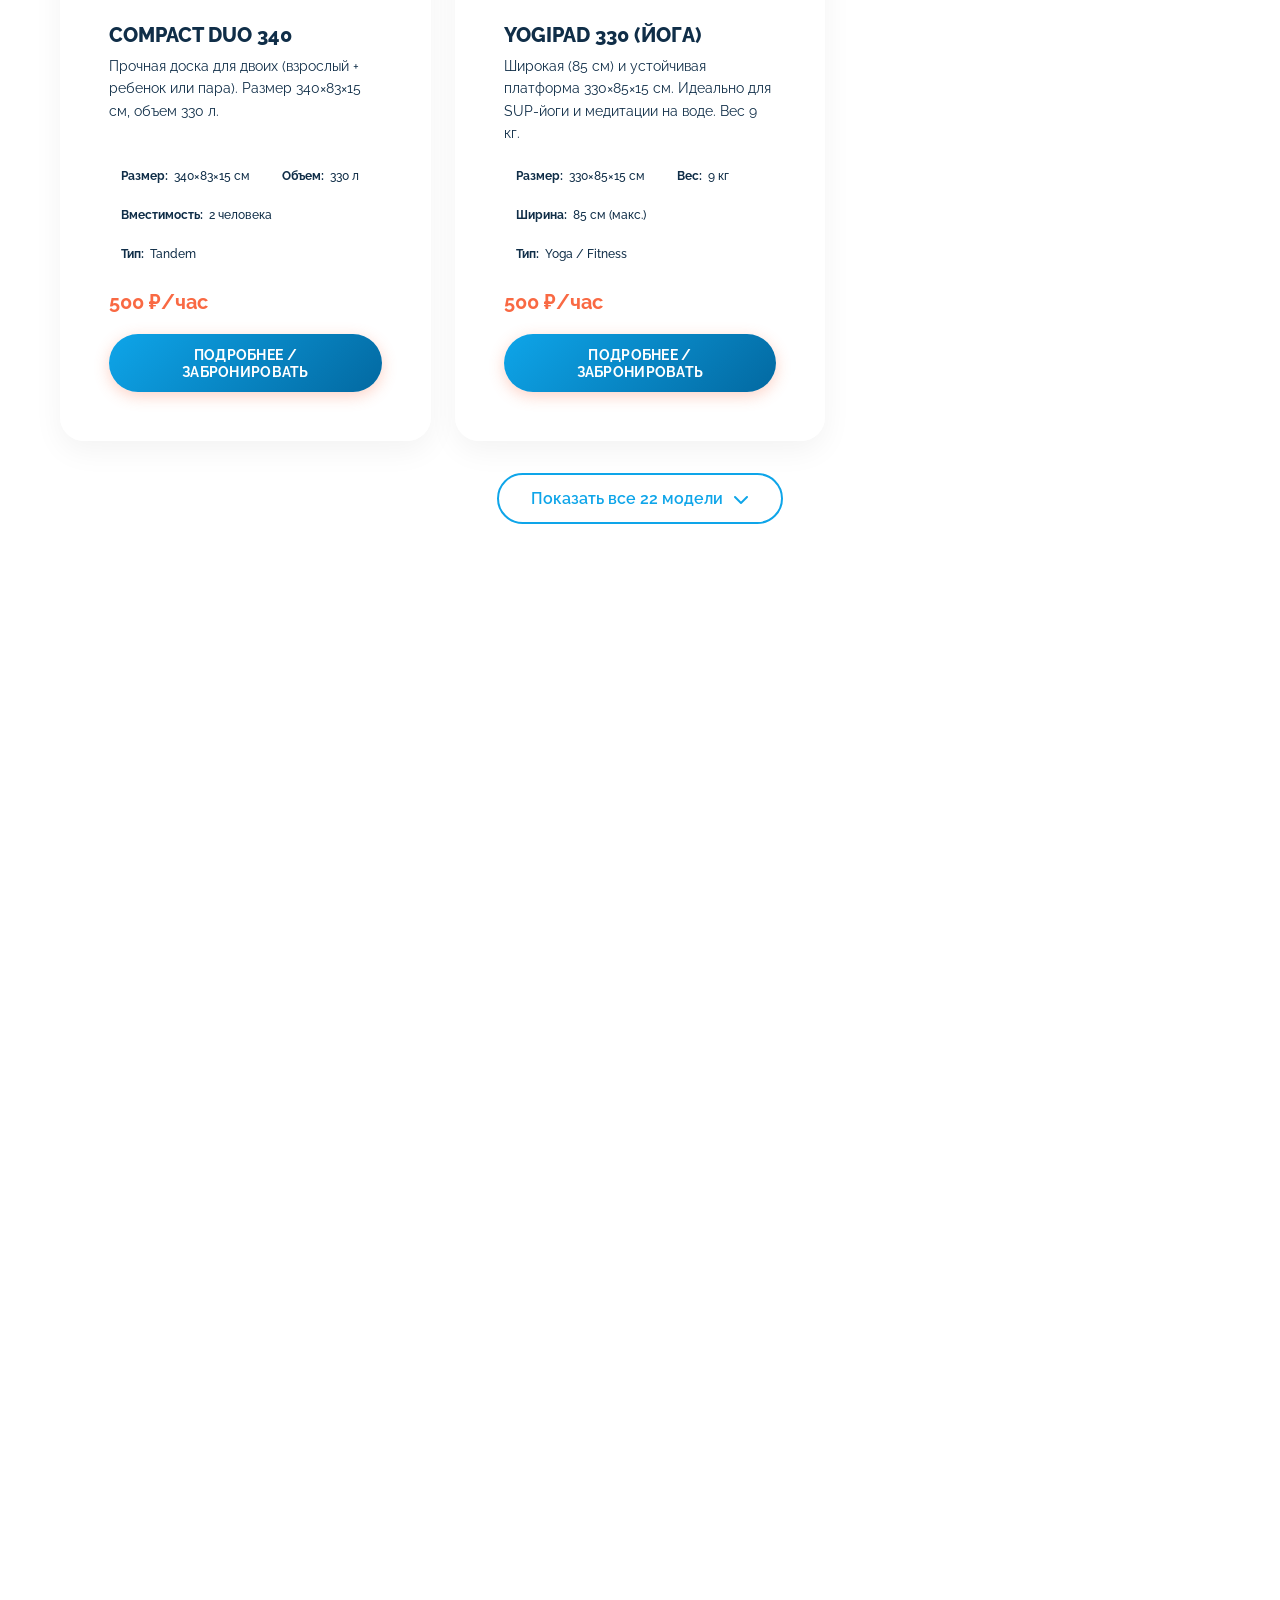
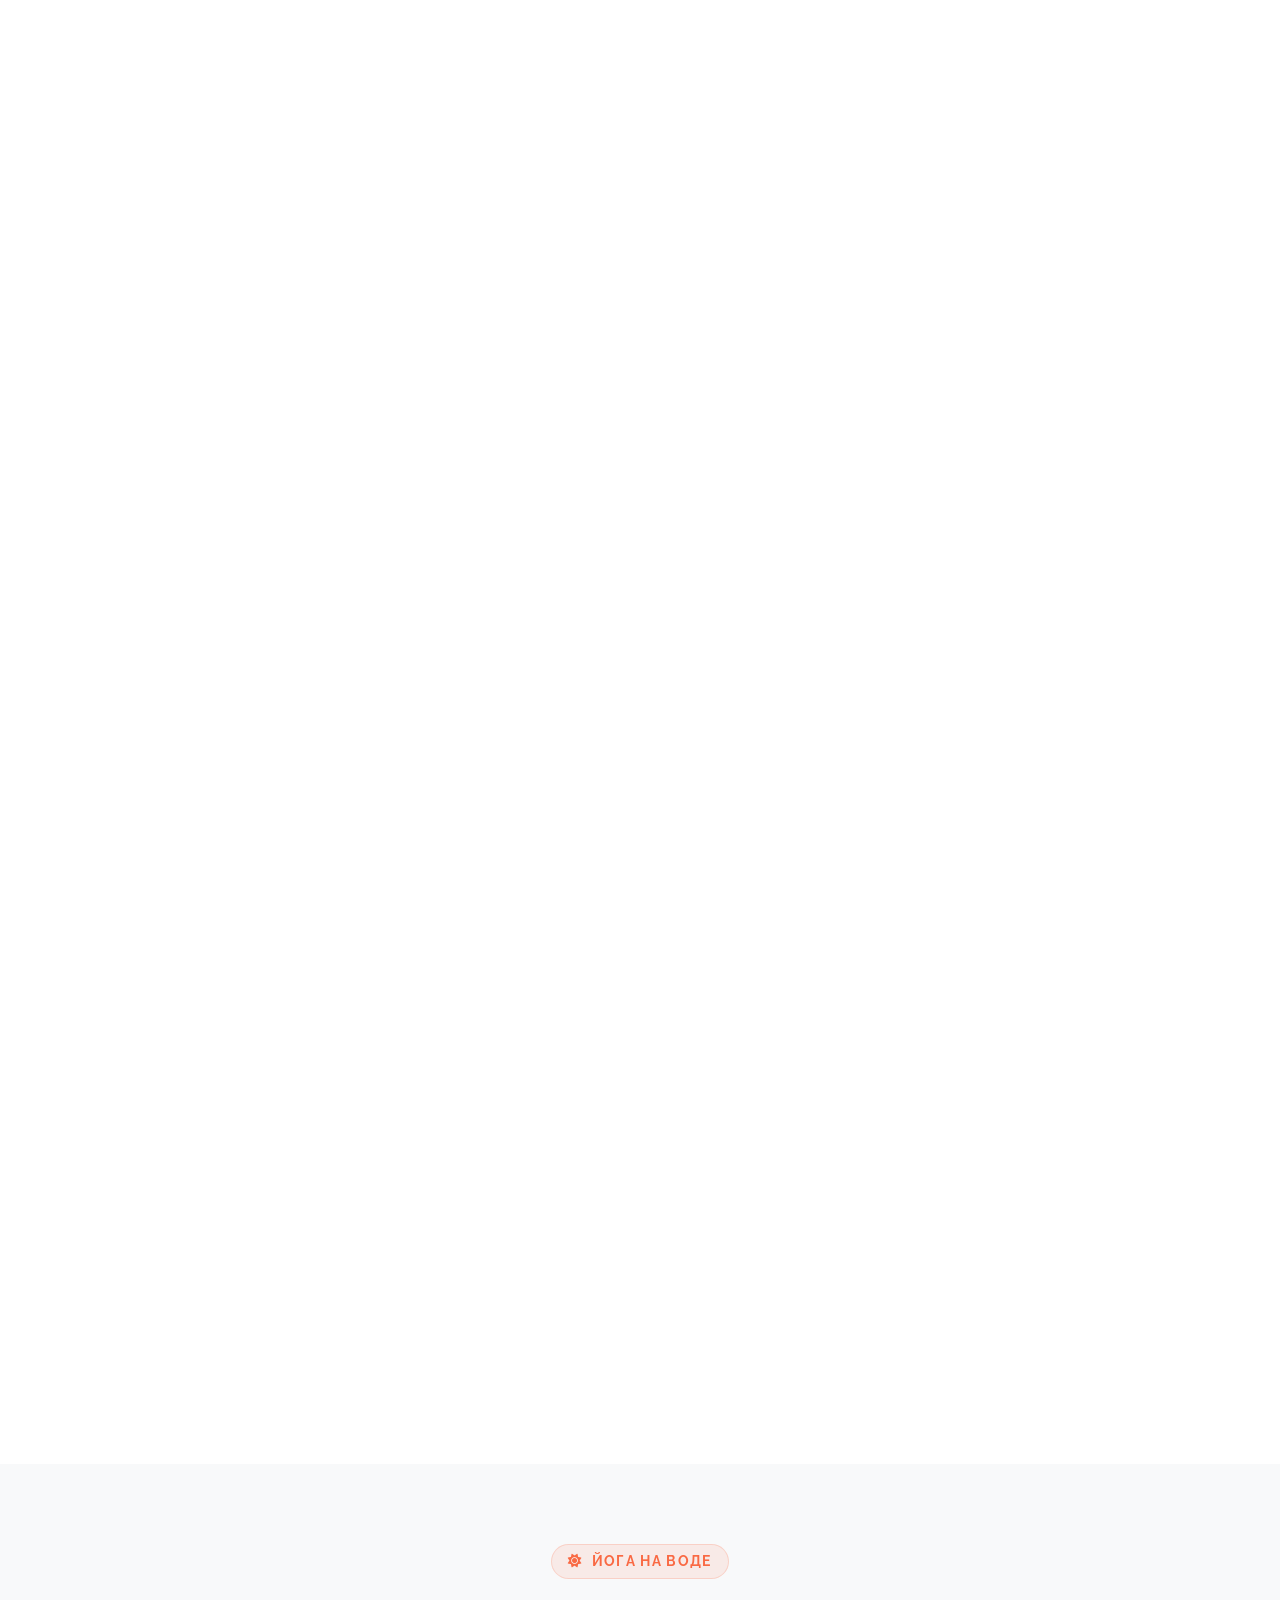
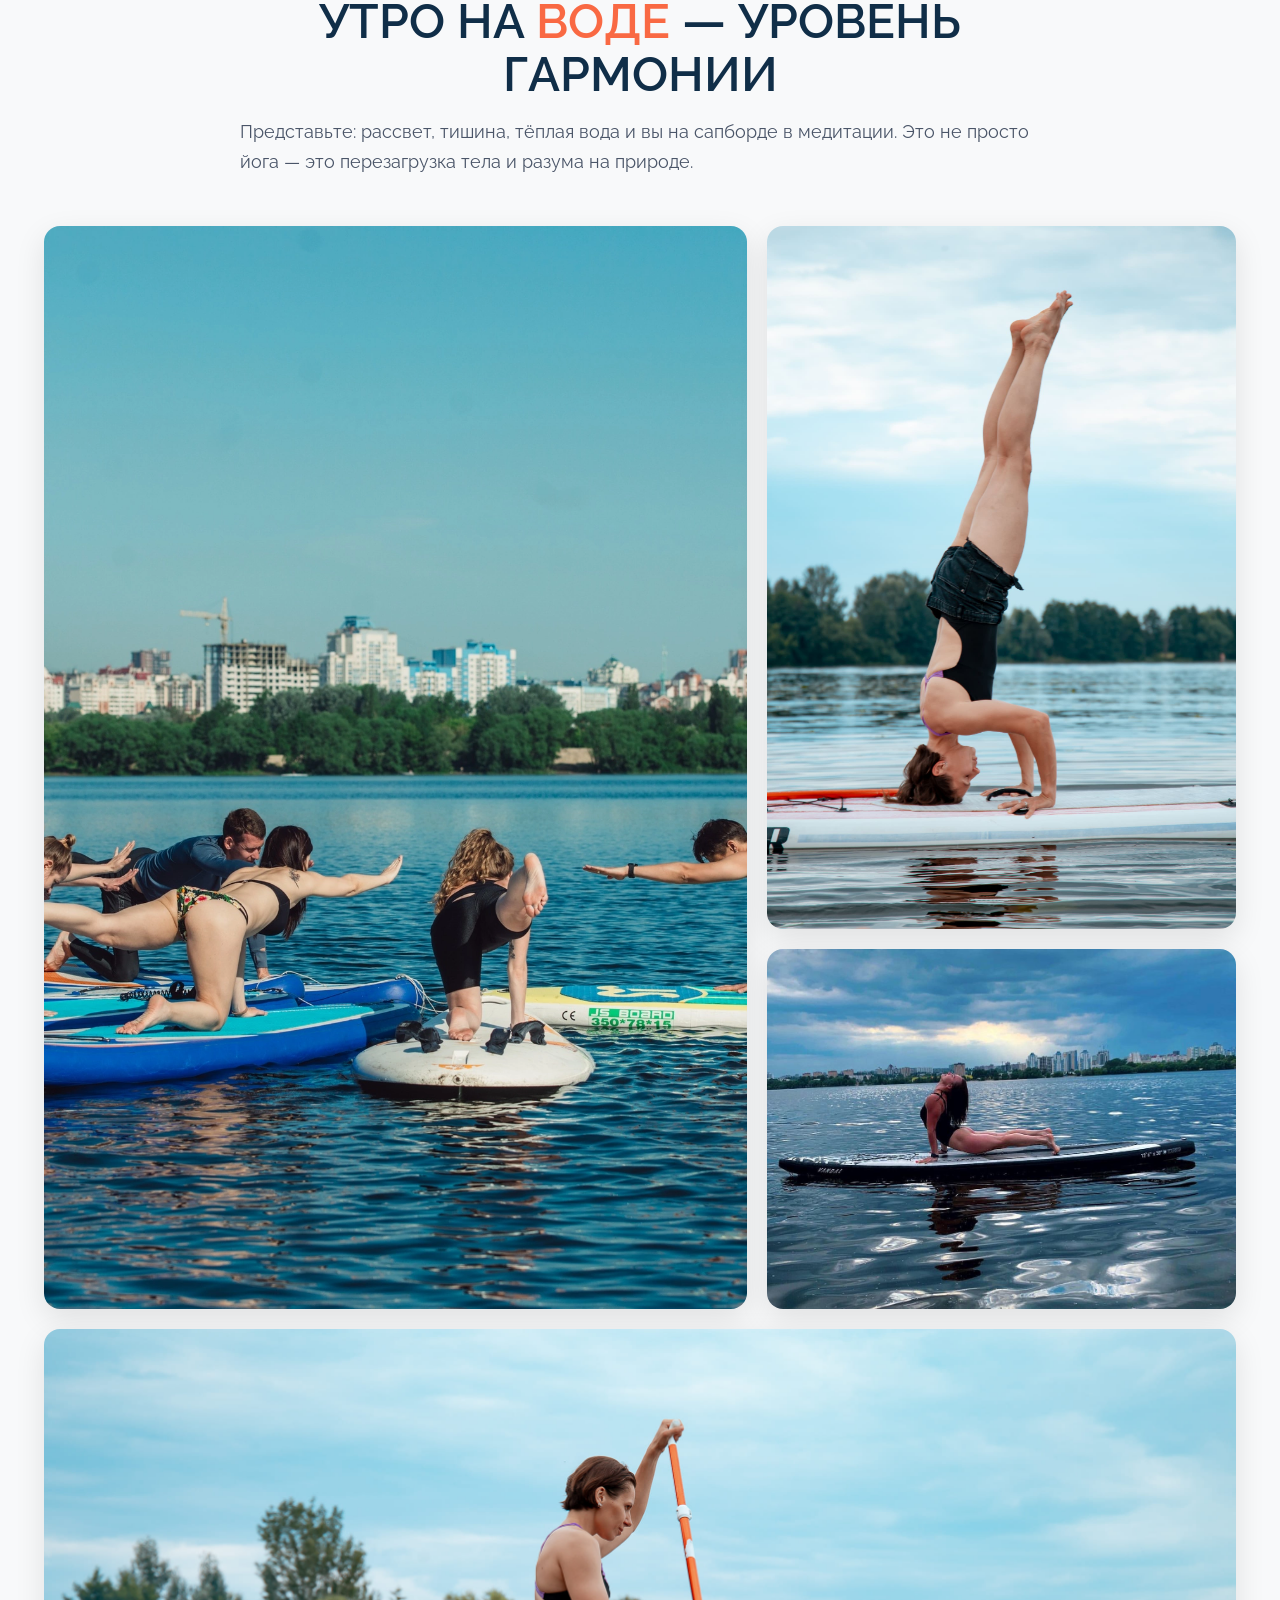
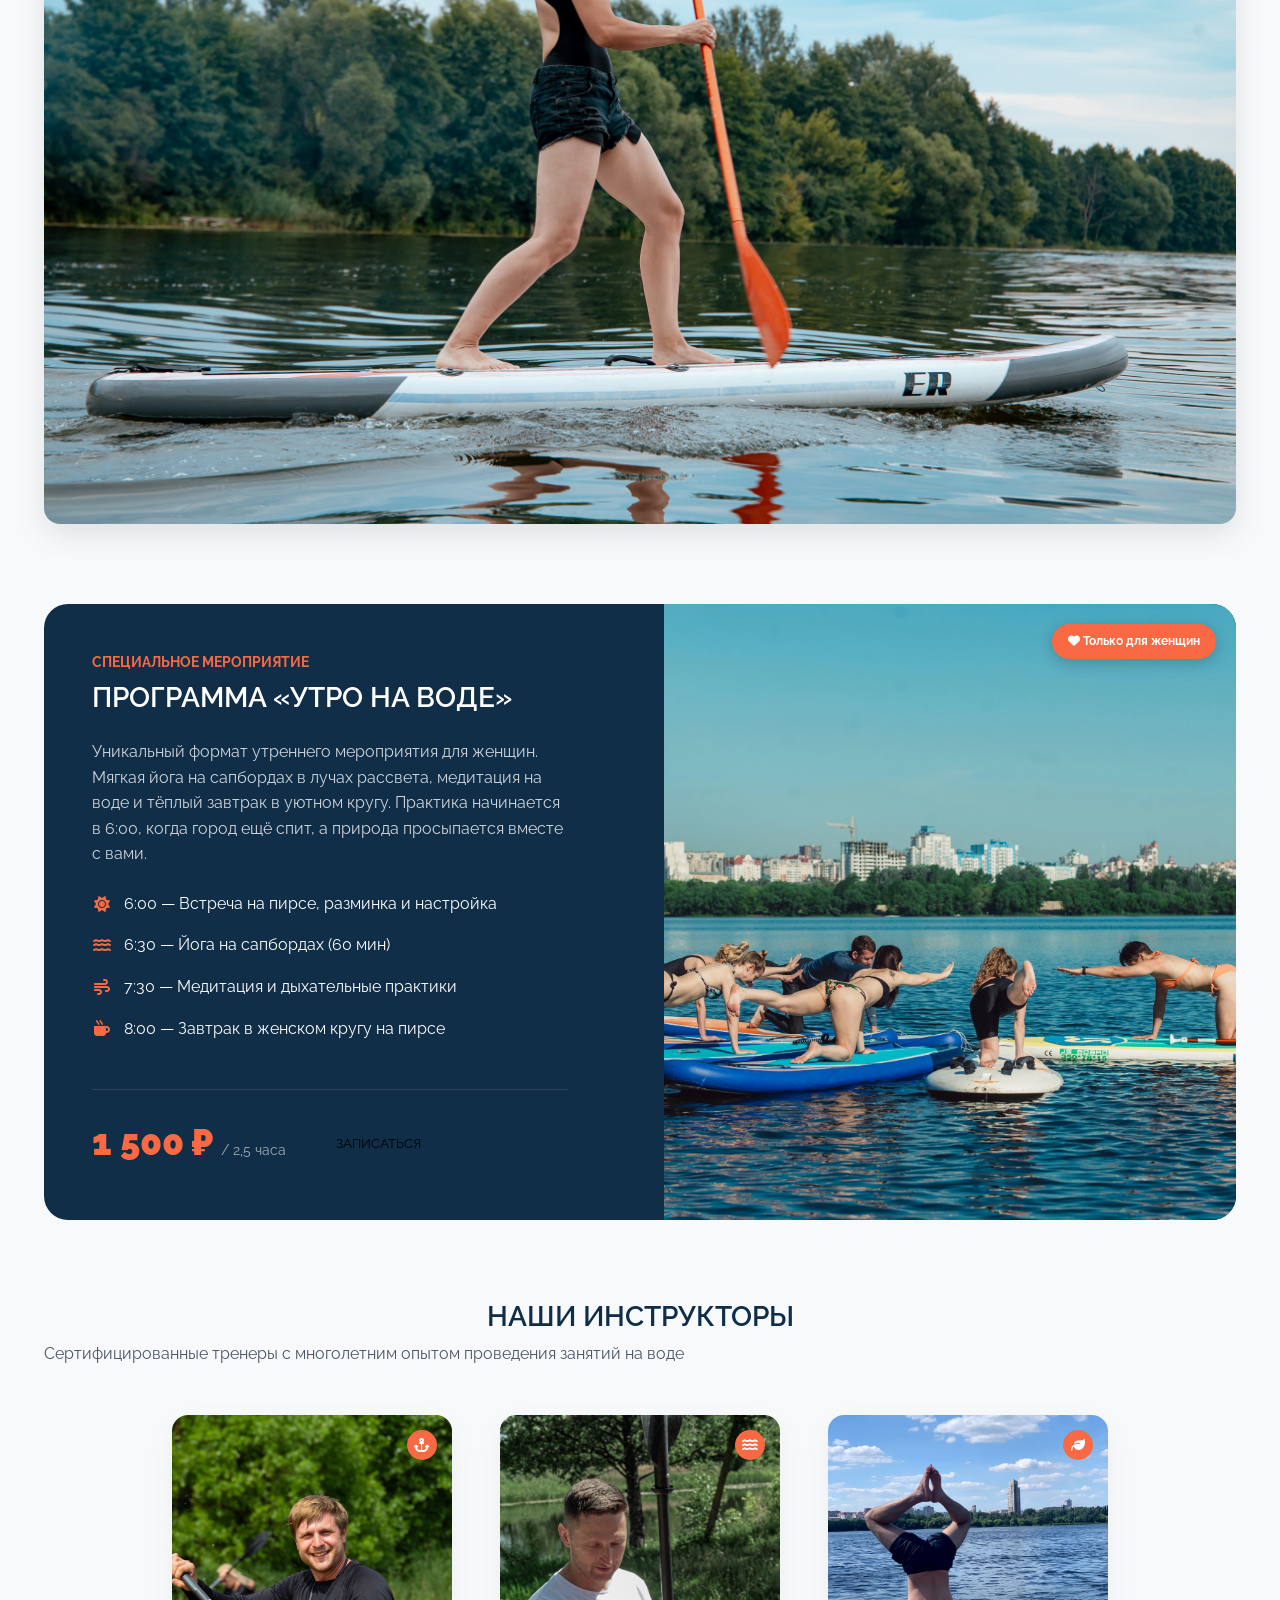
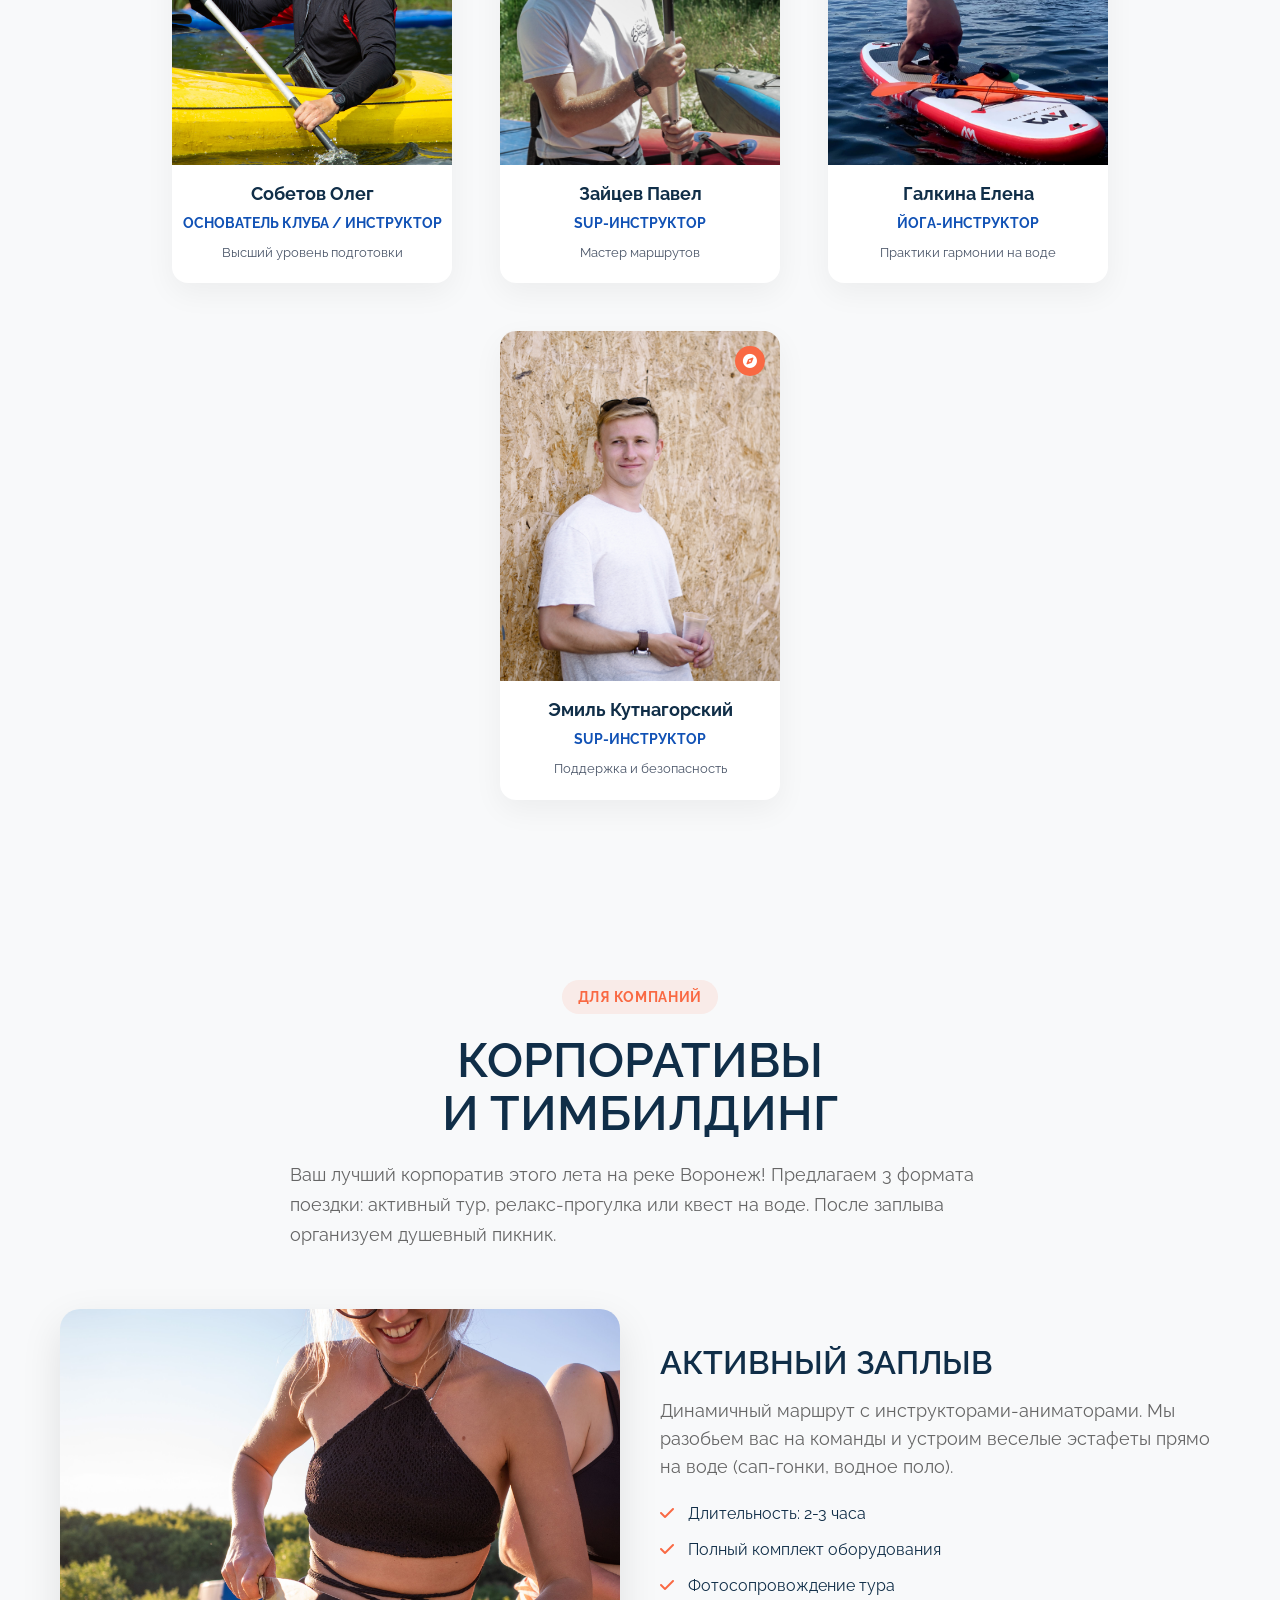
==== commit 8b4c100e: "Финализация дизайна: исправление путей к изображениям, ремаппинг оборудования, замена битых аватарок" ====
--- a/index.html
+++ b/index.html
@@ -14,7 +14,7 @@
     <meta property="og:url" content="https://sapbord48.ru/">
     <meta property="og:title" content="Сапборд48 — Прокат сапбордов в Липецке">
     <meta property="og:description" content="Сплавы на САП-досках, каяках и байдарках по реке Воронеж.">
-    <meta property="og:image" content="assets/hero_bg2.png">
+    <meta property="og:image" content="assets/Da-G72KtBUs.jpg">
 
     <link rel="stylesheet" href="style.css?v=2">
     <link rel="stylesheet" href="css/blocks/reviews.css">
@@ -129,9 +129,8 @@
                             <span class="hero__polaroid-stat-text">Лет опыта</span>
                         </div>
                         <div class="hero__polaroid-image-wrapper">
-                            <video class="hero__polaroid-video" autoplay muted loop playsinline>
-                                <source src="assets/hero_video.mp4" type="video/mp4">
-                            </video>
+                            <img src="./assets/Da-G72KtBUs.jpg" alt="четыре девушки прыгают в воду с деревянного пантона"
+                                class="hero__polaroid-img">
                         </div>
                         <span class="hero__polaroid-caption">Атмосфера клуба ✨</span>
                     </div>
@@ -144,7 +143,7 @@
                             <span class="hero__polaroid-stat-text">Довольных</span>
                         </div>
                         <div class="hero__polaroid-image-wrapper">
-                            <img src="assets/scenario_family.png" alt="Семья" class="hero__polaroid-img">
+                            <img src="./assets/SUP/IMG_7964.JPG" alt="Семья" class="hero__polaroid-img">
                         </div>
                         <span class="hero__polaroid-caption">Семейный отдых 💙</span>
                     </div>
@@ -188,6 +187,79 @@
     </section>
 
     <!-- ============================================
+         BLOCK 7.4: GALLERY POLAROID
+         ============================================ -->
+    <section class="polaroid-gallery" id="gallery">
+        <div class="polaroid-gallery__sticky-wrap">
+            <div class="polaroid-gallery__container">
+            <div class="polaroid-gallery__header" id="galleryHeader">
+                <span class="polaroid-gallery__label">САПБОРД48</span>
+                <h2 class="polaroid-gallery__title">Что делает поездку в САПБОРД48 особенной?</h2>
+            </div>
+            
+            <div class="polaroid-gallery__track" id="galleryStackedCards">
+                <!-- Card 1 -->
+                <div class="polaroid-gallery__card polaroid-gallery__card--first">
+                    <span class="polaroid-gallery__highlight-badge">№1 в Липецке</span>
+                    <div class="polaroid-gallery__photo-wrap">
+                        <img src="assets/Da-G72KtBUs.jpg" class="polaroid-gallery__photo" alt="Девушки прыгают в воду — атмосфера клуба" loading="lazy">
+                    </div>
+                    <div class="polaroid-gallery__caption">Открытие себя</div>
+                    <div class="polaroid-gallery__desc">Мы продаём не просто аренду досок — мы дарим яркие эмоции! Свежий воздух, солнце, искренние улыбки команды и настоящая свобода. Ваш лучший отдых начинается здесь.</div>
+                </div>
+                
+                <!-- Card 2 -->
+                <div class="polaroid-gallery__card">
+                    <div class="polaroid-gallery__photo-wrap">
+                        <img src="assets/SUP/IMG_8490.jpg" class="polaroid-gallery__photo" alt="Прогулка на сапбордах" loading="lazy">
+                    </div>
+                    <div class="polaroid-gallery__caption">Новый опыт</div>
+                    <div class="polaroid-gallery__desc">Заряд позитива и чистой энергии на неделю вперёд! Вместе мы открываем новые горизонты, наслаждаемся природой и сохраняем счастливые моменты на потрясающих фотографиях.</div>
+                </div>
+                
+                <!-- Card 3 -->
+                <div class="polaroid-gallery__card">
+                    <div class="polaroid-gallery__photo-wrap">
+                        <img src="assets/Корпоративный отдых/IMG_5394.jpg" class="polaroid-gallery__photo" alt="Весёлая компания на воде" loading="lazy">
+                    </div>
+                    <div class="polaroid-gallery__caption">Свои люди</div>
+                    <div class="polaroid-gallery__desc">Тёплая и поддерживающая атмосфера. Мы общаемся, смеёмся, с радостью делимся крутыми впечатлениями и делаем всё, чтобы ваша улыбка сияла весь сплав.</div>
+                </div>
+                
+                <!-- Card 4 -->
+                <div class="polaroid-gallery__card">
+                    <div class="polaroid-gallery__photo-wrap">
+                        <img src="assets/Релакс На закате на сап.jpg" class="polaroid-gallery__photo" alt="Закат на сапборде" loading="lazy">
+                    </div>
+                    <div class="polaroid-gallery__caption">Всё продумано</div>
+                    <div class="polaroid-gallery__desc">Отвлекитесь от рутины и суеты! Устройте цифровой детокс, проведите беззаботное время с семьёй и близкими, получая невероятный заряд счастья на воде.</div>
+                </div>
+                
+                <!-- Card 5 -->
+                <div class="polaroid-gallery__card">
+                    <div class="polaroid-gallery__photo-wrap">
+                        <video class="polaroid-gallery__photo" autoplay muted loop playsinline>
+                            <source src="assets/йога/Йога.mp4" type="video/mp4">
+                        </video>
+                    </div>
+                    <div class="polaroid-gallery__caption">Безопасность</div>
+                    <div class="polaroid-gallery__desc">Мы находимся рядом в любой ситуации. Спасатели сопровождают вас, чтобы вы могли расслабиться и получать удовольствие от каждого момента.</div>
+                </div>
+            </div>
+            
+            <!-- Mobile Swipe Hint -->
+            <div class="gallery__swipe-hint" id="gallerySwipeHint">
+                <div class="gallery__swipe-icon">
+                    <i class="fa-solid fa-hand-pointer"></i>
+                </div>
+                <span>Листайте</span>
+            </div>
+        </div>
+        </div>
+    </section>
+
+
+    <!-- ============================================
          BLOCK 2: ПРЕИМУЩЕСТВА (компактный блок)
          Trust Badges + краткие преимущества
          ============================================ -->
@@ -224,7 +296,7 @@
                 <!-- Card 3 -->
                 <div class="advantages__card">
                     <div class="advantages__card-img-wrapper">
-                        <img src="assets/advantage_daily_1772968959671.png" alt="Ежедневный прокат"
+                        <img src="assets/advantage_daily_1772968959671.jpg" alt="Ежедневный прокат"
                             class="advantages__svg advantages__img" />
                     </div>
                     <div class="advantages__card-content">
@@ -237,7 +309,8 @@
                 <!-- Card 4 -->
                 <div class="advantages__card">
                     <div class="advantages__card-img-wrapper">
-                        <img src="assets/advantage_experience_1772968974087.png" alt="Опытные инструкторы"
+                        <img src="assets/advantage_experience_1772968974087.jpg
+                        " alt="Опытные инструкторы"
                             class="advantages__svg advantages__img" />
                     </div>
                     <div class="advantages__card-content">
@@ -258,351 +331,9 @@
         <div class="equipment__container">
             <span class="equipment__label">Аренда</span>
             <h2 class="equipment__title">На чём катаемся?</h2>
-            <p class="equipment__subtitle">Новые доски и лодки. Моем после каждого проката — никакой тины и грязи.</p>
-
-            <div class="equipment__grid" id="equipmentGrid">
-                <!-- JS 335 Arctic -->
-                <div class="equipment__card js-open-equip-modal" data-equip-id="sup_arctic">
-                    <span class="equipment__badge">Хит сезона</span>
-                    <div class="equipment__image-wrapper">
-                        <img src="assets/equip/sup_arctic.jpg" alt="САП JS 335 Arctic" class="equipment__image" onerror="this.src='assets/equip_sup_standard.png'">
-                    </div>
-                    <h3 class="equipment__card-title">JS 335 Arctic</h3>
-                    <p class="equipment__card-target">Для всех уровней</p>
-                    <p class="equipment__card-desc">Универсальная модель до 200 кг. Устойчивый корпус с тремя плавниками.</p>
-                    <div class="equipment__specs">
-                        <span class="equipment__spec"><i class="fa-solid fa-ruler-combined equipment__spec-icon"></i> 335×81 см</span>
-                        <span class="equipment__spec"><i class="fa-solid fa-weight-hanging equipment__spec-icon"></i> До 200 кг</span>
-                    </div>
-                    <div class="equipment__price">500 ₽/час</div>
-                    <button class="equipment__btn">Подробнее</button>
-                </div>
-
-                <!-- Compact DUO 340 -->
-                <div class="equipment__card js-open-equip-modal" data-equip-id="sup_duo">
-                    <span class="equipment__badge equipment__badge_hot">Для двоих</span>
-                    <div class="equipment__image-wrapper">
-                        <img src="assets/equip/sup_duo.jpg" alt="САП Compact DUO 340" class="equipment__image" onerror="this.src='assets/sup_family_1770205945964.png'">
-                    </div>
-                    <h3 class="equipment__card-title">Compact DUO 340</h3>
-                    <p class="equipment__card-target">Взрослый + ребенок</p>
-                    <p class="equipment__card-desc">Прочная доска для двоих. 340×83 см, объем 330 л.</p>
-                    <div class="equipment__specs">
-                        <span class="equipment__spec"><i class="fa-solid fa-users equipment__spec-icon"></i> 2 человека</span>
-                        <span class="equipment__spec"><i class="fa-solid fa-ruler-combined equipment__spec-icon"></i> 340×83 см</span>
-                    </div>
-                    <div class="equipment__price">500 ₽/час</div>
-                    <button class="equipment__btn">Подробнее</button>
-                </div>
-
-                <!-- YogiPad 330 -->
-                <div class="equipment__card js-open-equip-modal" data-equip-id="sup_yoga">
-                    <div class="equipment__image-wrapper">
-                        <img src="assets/equip/sup_yoga.jpg" alt="Сапборд для йоги YogiPad" class="equipment__image" onerror="this.src='assets/equip_sup_standard.png'">
-                    </div>
-                    <h3 class="equipment__card-title">YogiPad 330 (Йога)</h3>
-                    <p class="equipment__card-target">SUP-йога и фитнес</p>
-                    <p class="equipment__card-desc">Самая широкая доска (85 см). Устойчивая платформа для занятий.</p>
-                    <div class="equipment__specs">
-                        <span class="equipment__spec"><i class="fa-solid fa-spa equipment__spec-icon"></i> Yoga</span>
-                        <span class="equipment__spec"><i class="fa-solid fa-arrows-left-right equipment__spec-icon"></i> 85 см</span>
-                    </div>
-                    <div class="equipment__price">500 ₽/час</div>
-                    <button class="equipment__btn">Подробнее</button>
-                </div>
-
-                <!-- Hidden cards -->
-                <!-- JS RQ335 -->
-                <div class="equipment__card equipment__card_hidden js-open-equip-modal" data-equip-id="sup_rq335">
-                    <div class="equipment__image-wrapper">
-                        <img src="assets/equip/sup_rq335.jpg" alt="JS RQ335" class="equipment__image" onerror="this.src='assets/equip_sup_standard.png'">
-                    </div>
-                    <h3 class="equipment__card-title">JS RQ335</h3>
-                    <p class="equipment__card-target">Стабильная платформа</p>
-                    <p class="equipment__card-desc">Устойчивая платформа с одним плавником 335×82 см.</p>
-                    <div class="equipment__specs">
-                        <span class="equipment__spec"><i class="fa-solid fa-shield equipment__spec-icon"></i> Устойчивый</span>
-                        <span class="equipment__spec"><i class="fa-solid fa-ruler-combined equipment__spec-icon"></i> 335×82 см</span>
-                    </div>
-                    <div class="equipment__price">500 ₽/час</div>
-                    <button class="equipment__btn">Подробнее</button>
-                </div>
-
-                <!-- JS Ninja 335 -->
-                <div class="equipment__card equipment__card_hidden js-open-equip-modal" data-equip-id="sup_ninja">
-                    <div class="equipment__image-wrapper">
-                        <img src="assets/equip/sup_ninja.jpg" alt="JS Ninja 335" class="equipment__image" onerror="this.src='assets/equip_sup_standard.png'">
-                    </div>
-                    <h3 class="equipment__card-title">JS Ninja 335</h3>
-                    <p class="equipment__card-target">Универсальный стиль</p>
-                    <p class="equipment__card-desc">Для прогулок и легкого фитнеса. Послушная доска.</p>
-                    <div class="equipment__specs">
-                        <span class="equipment__spec"><i class="fa-solid fa-fire equipment__spec-icon"></i> Универсал</span>
-                        <span class="equipment__spec"><i class="fa-solid fa-ruler-combined equipment__spec-icon"></i> 335×81 см</span>
-                    </div>
-                    <div class="equipment__price">500 ₽/час</div>
-                    <button class="equipment__btn">Подробнее</button>
-                </div>
-
-                <!-- Fayean Guns & Roses -->
-                <div class="equipment__card equipment__card_hidden js-open-equip-modal" data-equip-id="sup_guns_roses">
-                    <div class="equipment__image-wrapper">
-                        <img src="assets/equip/sup_guns_roses.jpg" alt="Fayean Guns & Roses" class="equipment__image" onerror="this.src='assets/equip_sup_standard.png'">
-                    </div>
-                    <h3 class="equipment__card-title">Guns & Roses 10'6</h3>
-                    <p class="equipment__card-target">Стиль и маневренность</p>
-                    <p class="equipment__card-desc">Стильная доска 320×83 см с тремя плавниками.</p>
-                    <div class="equipment__specs">
-                        <span class="equipment__spec"><i class="fa-solid fa-palette equipment__spec-icon"></i> Стильная</span>
-                        <span class="equipment__spec"><i class="fa-solid fa-ruler-combined equipment__spec-icon"></i> 320×83 см</span>
-                    </div>
-                    <div class="equipment__price">500 ₽/час</div>
-                    <button class="equipment__btn">Подробнее</button>
-                </div>
-
-                <!-- Fayean Koi -->
-                <div class="equipment__card equipment__card_hidden js-open-equip-modal" data-equip-id="sup_koi">
-                    <div class="equipment__image-wrapper">
-                        <img src="assets/equip/sup_koi.jpg" alt="Fayean Koi" class="equipment__image" onerror="this.src='assets/equip_sup_standard.png'">
-                    </div>
-                    <h3 class="equipment__card-title">Fayean Koi 11'6</h3>
-                    <p class="equipment__card-target">Touring / Дальние</p>
-                    <p class="equipment__card-desc">Длинная доска 350 см для открытой воды и волн.</p>
-                    <div class="equipment__specs">
-                        <span class="equipment__spec"><i class="fa-solid fa-route equipment__spec-icon"></i> Touring</span>
-                        <span class="equipment__spec"><i class="fa-solid fa-ruler-combined equipment__spec-icon"></i> 350×76 см</span>
-                    </div>
-                    <div class="equipment__price">500 ₽/час</div>
-                    <button class="equipment__btn">Подробнее</button>
-                </div>
-
-                <!-- My SUP Monkey -->
-                <div class="equipment__card equipment__card_hidden js-open-equip-modal" data-equip-id="sup_monkey">
-                    <div class="equipment__image-wrapper">
-                        <img src="assets/equip/sup_monkey.jpg" alt="My SUP Monkey" class="equipment__image" onerror="this.src='assets/equip_sup_standard.png'">
-                    </div>
-                    <h3 class="equipment__card-title">My SUP 11'6 Monkey</h3>
-                    <p class="equipment__card-target">Дальние прогулки</p>
-                    <p class="equipment__card-desc">Туринговая доска для скорости. 350×76 см, 290 л.</p>
-                    <div class="equipment__specs">
-                        <span class="equipment__spec"><i class="fa-solid fa-gauge-high equipment__spec-icon"></i> Быстрый</span>
-                        <span class="equipment__spec"><i class="fa-solid fa-route equipment__spec-icon"></i> Touring</span>
-                    </div>
-                    <div class="equipment__price">500 ₽/час</div>
-                    <button class="equipment__btn">Подробнее</button>
-                </div>
-
-                <!-- MiniBoard 240 Детский -->
-                <div class="equipment__card equipment__card_hidden js-open-equip-modal" data-equip-id="sup_kids">
-                    <span class="equipment__badge">Детский</span>
-                    <div class="equipment__image-wrapper">
-                        <img src="assets/equip/sup_kids.jpg" alt="Детский сапборд" class="equipment__image" onerror="this.src='assets/equip_sup_standard.png'">
-                    </div>
-                    <h3 class="equipment__card-title">MiniBoard 240</h3>
-                    <p class="equipment__card-target">Для детей 5-12 лет</p>
-                    <p class="equipment__card-desc">Компактная доска 240×65 см, до 60 кг.</p>
-                    <div class="equipment__specs">
-                        <span class="equipment__spec"><i class="fa-solid fa-child equipment__spec-icon"></i> 5-12 лет</span>
-                        <span class="equipment__spec"><i class="fa-solid fa-weight-hanging equipment__spec-icon"></i> До 60 кг</span>
-                    </div>
-                    <div class="equipment__price">400 ₽/час</div>
-                    <button class="equipment__btn">Подробнее</button>
-                </div>
-
-                <!-- Easy Paddle 305 -->
-                <div class="equipment__card equipment__card_hidden js-open-equip-modal" data-equip-id="sup_easy">
-                    <div class="equipment__image-wrapper">
-                        <img src="assets/equip/sup_easy.jpg" alt="Easy Paddle 305" class="equipment__image" onerror="this.src='assets/equip_sup_standard.png'">
-                    </div>
-                    <h3 class="equipment__card-title">Easy Paddle 305</h3>
-                    <p class="equipment__card-target">Лёгкий старт</p>
-                    <p class="equipment__card-desc">Самая лёгкая доска — 7.5 кг. Простая в управлении.</p>
-                    <div class="equipment__specs">
-                        <span class="equipment__spec"><i class="fa-solid fa-feather equipment__spec-icon"></i> 7.5 кг</span>
-                        <span class="equipment__spec"><i class="fa-solid fa-ruler-combined equipment__spec-icon"></i> 305×76 см</span>
-                    </div>
-                    <div class="equipment__price">500 ₽/час</div>
-                    <button class="equipment__btn">Подробнее</button>
-                </div>
-
-                <!-- Ride Standard 320 -->
-                <div class="equipment__card equipment__card_hidden js-open-equip-modal" data-equip-id="sup_standard">
-                    <div class="equipment__image-wrapper">
-                        <img src="assets/equip/sup_standard.jpg" alt="Ride Standard 320" class="equipment__image" onerror="this.src='assets/equip_sup_standard.png'">
-                    </div>
-                    <h3 class="equipment__card-title">Ride Standard 320</h3>
-                    <p class="equipment__card-target">Классика для всех</p>
-                    <p class="equipment__card-desc">Классический формат 320×80 см, объем 290 л.</p>
-                    <div class="equipment__specs">
-                        <span class="equipment__spec"><i class="fa-solid fa-star equipment__spec-icon"></i> Классика</span>
-                        <span class="equipment__spec"><i class="fa-solid fa-ruler-combined equipment__spec-icon"></i> 320×80 см</span>
-                    </div>
-                    <div class="equipment__price">500 ₽/час</div>
-                    <button class="equipment__btn">Подробнее</button>
-                </div>
-
-                <!-- Power Flow 335 -->
-                <div class="equipment__card equipment__card_hidden js-open-equip-modal" data-equip-id="sup_powerflow">
-                    <div class="equipment__image-wrapper">
-                        <img src="assets/equip/sup_powerflow.jpg" alt="Power Flow 335" class="equipment__image" onerror="this.src='assets/equip_sup_standard.png'">
-                    </div>
-                    <h3 class="equipment__card-title">Power Flow 335</h3>
-                    <p class="equipment__card-target">Уверенное катание</p>
-                    <p class="equipment__card-desc">Устойчивый корпус 335×81 см, объем 326 л.</p>
-                    <div class="equipment__specs">
-                        <span class="equipment__spec"><i class="fa-solid fa-shield equipment__spec-icon"></i> Устойчивый</span>
-                        <span class="equipment__spec"><i class="fa-solid fa-ruler-combined equipment__spec-icon"></i> 335×81 см</span>
-                    </div>
-                    <div class="equipment__price">500 ₽/час</div>
-                    <button class="equipment__btn">Подробнее</button>
-                </div>
-
-                <!-- SoftRide 11' -->
-                <div class="equipment__card equipment__card_hidden js-open-equip-modal" data-equip-id="sup_softride">
-                    <div class="equipment__image-wrapper">
-                        <img src="assets/equip/sup_softride.jpg" alt="SoftRide 11" class="equipment__image" onerror="this.src='assets/equip_sup_standard.png'">
-                    </div>
-                    <h3 class="equipment__card-title">SoftRide 11'</h3>
-                    <p class="equipment__card-target">Долгие маршруты</p>
-                    <p class="equipment__card-desc">Максимальный ход. 350×76 см, 290 л, три плавника.</p>
-                    <div class="equipment__specs">
-                        <span class="equipment__spec"><i class="fa-solid fa-route equipment__spec-icon"></i> Touring</span>
-                        <span class="equipment__spec"><i class="fa-solid fa-ruler-combined equipment__spec-icon"></i> 350×76 см</span>
-                    </div>
-                    <div class="equipment__price">500 ₽/час</div>
-                    <button class="equipment__btn">Подробнее</button>
-                </div>
-
-                <!-- Байдарка 3-местная -->
-                <div class="equipment__card equipment__card_hidden js-open-equip-modal" data-equip-id="baidarka_3">
-                    <div class="equipment__image-wrapper">
-                        <img src="assets/equip/baidarka_3.jpg" alt="Байдарка 3-местная" class="equipment__image" onerror="this.src='assets/equip_kayak_multi.png'">
-                    </div>
-                    <h3 class="equipment__card-title">Байдарка 3-местная</h3>
-                    <p class="equipment__card-target">Для троих</p>
-                    <p class="equipment__card-desc">Вместительная байдарка. Весла и жилеты включены. 10 шт.</p>
-                    <div class="equipment__specs">
-                        <span class="equipment__spec"><i class="fa-solid fa-users equipment__spec-icon"></i> 3 человека</span>
-                        <span class="equipment__spec"><i class="fa-solid fa-life-ring equipment__spec-icon"></i> Жилеты вкл.</span>
-                    </div>
-                    <div class="equipment__price">900 ₽/час</div>
-                    <button class="equipment__btn">Подробнее</button>
-                </div>
-
-                <!-- Байдарка каркасная -->
-                <div class="equipment__card equipment__card_hidden js-open-equip-modal" data-equip-id="baidarka_karkas">
-                    <div class="equipment__image-wrapper">
-                        <img src="assets/equip/baidarka_karkas.jpg" alt="Байдарка каркасная" class="equipment__image" onerror="this.src='assets/equip_kayak_multi.png'">
-                    </div>
-                    <h3 class="equipment__card-title">Байдарка каркасная</h3>
-                    <p class="equipment__card-target">Классика сплавов</p>
-                    <p class="equipment__card-desc">Каркасная байдарка для настоящих ценителей. 1 шт.</p>
-                    <div class="equipment__specs">
-                        <span class="equipment__spec"><i class="fa-solid fa-anchor equipment__spec-icon"></i> Каркасная</span>
-                        <span class="equipment__spec"><i class="fa-solid fa-life-ring equipment__spec-icon"></i> Жилеты вкл.</span>
-                    </div>
-                    <div class="equipment__price">900 ₽/час</div>
-                    <button class="equipment__btn">Подробнее</button>
-                </div>
-
-                <!-- Байдарка каркасная 2-местная -->
-                <div class="equipment__card equipment__card_hidden js-open-equip-modal" data-equip-id="baidarka_karkas_2">
-                    <div class="equipment__image-wrapper">
-                        <img src="assets/equip/baidarka_karkas_2.jpg" alt="Байдарка каркасная 2-местная" class="equipment__image" onerror="this.src='assets/equip_kayak_multi.png'">
-                    </div>
-                    <h3 class="equipment__card-title">Байдарка каркасная 2м</h3>
-                    <p class="equipment__card-target">Для двоих</p>
-                    <p class="equipment__card-desc">Каркасная двухместная байдарка. 4 шт в наличии.</p>
-                    <div class="equipment__specs">
-                        <span class="equipment__spec"><i class="fa-solid fa-users equipment__spec-icon"></i> 2 человека</span>
-                        <span class="equipment__spec"><i class="fa-solid fa-life-ring equipment__spec-icon"></i> Жилеты вкл.</span>
-                    </div>
-                    <div class="equipment__price">700 ₽/час</div>
-                    <button class="equipment__btn">Подробнее</button>
-                </div>
-
-                <!-- Каяк 1-местный -->
-                <div class="equipment__card equipment__card_hidden js-open-equip-modal" data-equip-id="kayak_1">
-                    <div class="equipment__image-wrapper">
-                        <img src="assets/equip/kayak_1.jpg" alt="Каяк 1-местный" class="equipment__image" onerror="this.src='assets/equip_kayak_single.png'">
-                    </div>
-                    <h3 class="equipment__card-title">Каяк 1-местный</h3>
-                    <p class="equipment__card-target">Для одного</p>
-                    <p class="equipment__card-desc">Одноместный каяк. 17 шт в наличии.</p>
-                    <div class="equipment__specs">
-                        <span class="equipment__spec"><i class="fa-solid fa-person equipment__spec-icon"></i> 1 человек</span>
-                        <span class="equipment__spec"><i class="fa-solid fa-boxes-stacked equipment__spec-icon"></i> 17 шт</span>
-                    </div>
-                    <div class="equipment__price">500 ₽/час</div>
-                    <button class="equipment__btn">Подробнее</button>
-                </div>
-
-                <!-- Каяк 2-местный -->
-                <div class="equipment__card equipment__card_hidden js-open-equip-modal" data-equip-id="kayak_2">
-                    <div class="equipment__image-wrapper">
-                        <img src="assets/equip/kayak_2.jpg" alt="Каяк 2-местный" class="equipment__image" onerror="this.src='assets/equip_kayak_multi.png'">
-                    </div>
-                    <h3 class="equipment__card-title">Каяк 2-местный</h3>
-                    <p class="equipment__card-target">Для двоих</p>
-                    <p class="equipment__card-desc">Двухместный каяк для парного катания. 11 шт.</p>
-                    <div class="equipment__specs">
-                        <span class="equipment__spec"><i class="fa-solid fa-users equipment__spec-icon"></i> 2 человека</span>
-                        <span class="equipment__spec"><i class="fa-solid fa-boxes-stacked equipment__spec-icon"></i> 11 шт</span>
-                    </div>
-                    <div class="equipment__price">700 ₽/час</div>
-                    <button class="equipment__btn">Подробнее</button>
-                </div>
-
-                <!-- Каяк 3-местный -->
-                <div class="equipment__card equipment__card_hidden js-open-equip-modal" data-equip-id="kayak_3">
-                    <div class="equipment__image-wrapper">
-                        <img src="assets/equip/kayak_3.jpg" alt="Каяк 3-местный" class="equipment__image" onerror="this.src='assets/equip_kayak_multi.png'">
-                    </div>
-                    <h3 class="equipment__card-title">Каяк 3-местный</h3>
-                    <p class="equipment__card-target">Семейный</p>
-                    <p class="equipment__card-desc">Три места — для семьи. 4 шт в наличии.</p>
-                    <div class="equipment__specs">
-                        <span class="equipment__spec"><i class="fa-solid fa-people-group equipment__spec-icon"></i> 3 человека</span>
-                        <span class="equipment__spec"><i class="fa-solid fa-boxes-stacked equipment__spec-icon"></i> 4 шт</span>
-                    </div>
-                    <div class="equipment__price">900 ₽/час</div>
-                    <button class="equipment__btn">Подробнее</button>
-                </div>
-
-                <!-- Фотосессия Lite -->
-                <div class="equipment__card equipment__card_hidden js-open-equip-modal" data-equip-id="photo_lite">
-                    <span class="equipment__badge">Фото</span>
-                    <div class="equipment__image-wrapper">
-                        <img src="assets/equip/photo_lite.jpg" alt="Фотосессия Lite" class="equipment__image" onerror="this.src='assets/scenario_sunset.png'">
-                    </div>
-                    <h3 class="equipment__card-title">Фотосессия Lite</h3>
-                    <p class="equipment__card-target">10 фото с обработкой</p>
-                    <p class="equipment__card-desc">Пакет Лайт: профессиональная съемка на воде.</p>
-                    <div class="equipment__specs">
-                        <span class="equipment__spec"><i class="fa-solid fa-camera equipment__spec-icon"></i> 10 фото</span>
-                        <span class="equipment__spec"><i class="fa-solid fa-wand-magic-sparkles equipment__spec-icon"></i> Обработка</span>
-                    </div>
-                    <div class="equipment__price">3 000 ₽</div>
-                    <button class="equipment__btn">Подробнее</button>
-                </div>
-
-                <!-- Фотосессия -->
-                <div class="equipment__card equipment__card_hidden js-open-equip-modal" data-equip-id="photo_full">
-                    <span class="equipment__badge">Фото PRO</span>
-                    <div class="equipment__image-wrapper">
-                        <img src="assets/equip/photo_full.jpg" alt="Фотосессия" class="equipment__image" onerror="this.src='assets/scenario_sunset.png'">
-                    </div>
-                    <h3 class="equipment__card-title">Фотосессия</h3>
-                    <p class="equipment__card-target">20 фото с обработкой</p>
-                    <p class="equipment__card-desc">Расширенный пакет. Полноценная фотосессия на воде.</p>
-                    <div class="equipment__specs">
-                        <span class="equipment__spec"><i class="fa-solid fa-camera equipment__spec-icon"></i> 20 фото</span>
-                        <span class="equipment__spec"><i class="fa-solid fa-wand-magic-sparkles equipment__spec-icon"></i> Обработка</span>
-                    </div>
-                    <div class="equipment__price">4 000 ₽</div>
-                    <button class="equipment__btn">Подробнее</button>
-                </div>
-            </div>
+            <p class="equipment__subtitle">Новые доски и лодки. Моем после каждого проката - никакой тины и грязи.</p>
+
+            <div class="equipment__grid" id="equipmentGrid"></div>
 
             <button class="equipment__show-more" id="showMoreEquipment">
                 <span class="equipment__show-more-text">Показать все 22 модели</span>
@@ -674,44 +405,6 @@
             <p class="scenarios__subtitle">Выберите свой сценарий — от спокойной прогулки до фотосессии на закате</p>
 
             <div class="scenarios__grid" id="scenariosGrid">
-                <!-- Tour 1: Sunset -->
-                <div class="scenarios__card js-open-tour-modal tour-card" data-tour-id="sunset">
-                    <div class="scenarios__image-wrapper">
-                        <img src="assets/hero_bg2.png" alt="Городской закат на сапборде" class="scenarios__image">
-                    </div>
-                    <div class="scenarios__content">
-                        <h3 class="scenarios__card-title">Городской закат</h3>
-                        <p class="scenarios__card-time"><i class="fa-regular fa-clock"></i> 1.5 часа</p>
-                        <p class="scenarios__card-desc">Романтическая вечерняя прогулка по реке Воронеж под Петровским мостом.</p>
-                        <button class="equipment__btn" style="margin-top: 15px; width: 100%;">Подробнее о маршруте</button>
-                    </div>
-                </div>
-
-                <!-- Tour 2: Krivets -->
-                <div class="scenarios__card js-open-tour-modal tour-card" data-tour-id="krivets">
-                    <div class="scenarios__image-wrapper">
-                        <img src="assets/scenario_family.png" alt="Дикий Кривец" class="scenarios__image">
-                    </div>
-                    <div class="scenarios__content">
-                        <h3 class="scenarios__card-title">Лесной маршрут "Кривец"</h3>
-                        <p class="scenarios__card-time"><i class="fa-regular fa-clock"></i> 3-4 часа</p>
-                        <p class="scenarios__card-desc">Живописный сплав по извилистому лесному руслу с привалом и пикником.</p>
-                        <button class="equipment__btn" style="margin-top: 15px; width: 100%;">Подробнее о маршруте</button>
-                    </div>
-                </div>
-
-                <!-- Tour 3: Sputnik -->
-                <div class="scenarios__card js-open-tour-modal tour-card" data-tour-id="sputnik">
-                    <div class="scenarios__image-wrapper">
-                        <img src="assets/scenario_adventure.png" alt="Экспедиция Спутник Трип" class="scenarios__image">
-                    </div>
-                    <div class="scenarios__content">
-                        <h3 class="scenarios__card-title">Экспедиция "Спутник"</h3>
-                        <p class="scenarios__card-time"><i class="fa-regular fa-clock"></i> 6 часов</p>
-                        <p class="scenarios__card-desc">Полноценный поход выходного дня. Множество локаций и горячий обед на костре.</p>
-                        <button class="equipment__btn" style="margin-top: 15px; width: 100%;">Подробнее о маршруте</button>
-                    </div>
-                </div>
             </div>
 
             <button class="scenarios__show-more" id="showMoreScenarios" style="display: none;">
@@ -738,47 +431,7 @@
                     <span class="routes__label">Приключения</span>
                     <h2 class="routes__title">Куда сплавляемся?</h2>
 
-                    <div class="tours-grid">
-                        <!-- Tour 1 -->
-                        <div class="tour-card js-open-tour-modal" data-tour-id="sunset">
-                            <div class="tour-card__img-wrap">
-                                <img src="assets/scenario_sunset.png" alt="Городской закат" class="tour-card__img">
-                                <span class="tour-card__badge">1.5 часа</span>
-                            </div>
-                            <div class="tour-card__content">
-                                <h4 class="tour-card__title">Городской закат</h4>
-                                <p class="tour-card__desc">Прогулка под мостами Липецка. Лучшие виды на Петровский мост и набережную.</p>
-                                <button class="tour-card__btn">Подробнее</button>
-                            </div>
-                        </div>
-                        
-                        <!-- Tour 2 -->
-                        <div class="tour-card js-open-tour-modal" data-tour-id="krivets">
-                            <div class="tour-card__img-wrap">
-                                <img src="assets/scenario_adventure.png" alt="Дикий Кривец" class="tour-card__img">
-                                <span class="tour-card__badge">3-4 часа</span>
-                            </div>
-                            <div class="tour-card__content">
-                                <h4 class="tour-card__title">Дикий Кривец</h4>
-                                <p class="tour-card__desc">Узкая река с нависающими деревьями и пением птиц. Настоящие джунгли.</p>
-                                <button class="tour-card__btn">Подробнее</button>
-                            </div>
-                        </div>
-
-                        <!-- Tour 3 -->
-                        <div class="tour-card js-open-tour-modal" data-tour-id="sputnik">
-                            <div class="tour-card__img-wrap">
-                                <img src="assets/scenario_family.png" alt="Экспедиция Спутник" class="tour-card__img">
-                                <span class="tour-card__badge">6 часов</span>
-                            </div>
-                            <div class="tour-card__content">
-                                <h4 class="tour-card__title">Экспедиция Спутник</h4>
-                                <p class="tour-card__desc">Длинный маршрут для тех, кто хочет сбежать от городской суеты.</p>
-                                <button class="tour-card__btn">Подробнее</button>
-                            </div>
-                        </div>
-                    </div>
-
+                    <div class="tours-grid" id="toursGrid"></div>
                 </div>
             </div>
         </div>
@@ -804,25 +457,25 @@
             <div class="yoga__gallery">
                 <!-- Hero image — group yoga at sunrise -->
                 <div class="yoga__gallery-item item--hero">
-                    <img src="assets/yoga_group_sunrise.png" alt="Групповая йога на рассвете" class="yoga__gallery-img" loading="lazy">
+                    <img src="assets/йога/Групповая йога на сап.jpg" alt="Групповая йога на рассвете" class="yoga__gallery-img" loading="lazy">
                     <div class="yoga__gallery-caption">Йога в женском кругу на рассвете</div>
                 </div>
 
                 <!-- Side image 1 — yoga on pier -->
                 <div class="yoga__gallery-item">
-                    <img src="assets/yoga_pier_sunrise.png" alt="Йога на пирсе" class="yoga__gallery-img" loading="lazy">
+                    <img src="assets/йога/IMG_8122.jpg" alt="Йога на пирсе" class="yoga__gallery-img" loading="lazy">
                     <div class="yoga__gallery-caption">Йога на пирсе</div>
                 </div>
 
                 <!-- Side image 2 — supreme balance -->
                 <div class="yoga__gallery-item">
-                    <img src="assets/yoga_sup_warrior.png" alt="Поза воина на сапе" class="yoga__gallery-img" loading="lazy">
+                    <img src="assets/йога/Йога на САП.jpg" alt="Поза воина на сапе" class="yoga__gallery-img" loading="lazy">
                     <div class="yoga__gallery-caption">Баланс и сила</div>
                 </div>
 
                 <!-- Bottom wide image — breakfast loop -->
-                <div class="yoga__gallery-item" style="grid-column: span 1;">
-                    <img src="assets/breakfast_sunrise_circle.png" alt="Завтрак на рассвете" class="yoga__gallery-img" loading="lazy">
+                <div class="yoga__gallery-item" style="grid-column: 1 / -1;">
+                    <img src="assets/йога/IMG_8284.jpg" alt="Завтрак на рассвете" class="yoga__gallery-img" loading="lazy">
                     <div class="yoga__gallery-caption">Завтрак в женском кругу после практики</div>
                 </div>
             </div>
@@ -853,7 +506,7 @@
                 </div>
                 
                 <div class="yoga__event-media">
-                    <img src="assets/yoga_group_sunrise.png" alt="Йога на сапбордах на рассвете" loading="lazy">
+                    <img src="assets/йога/Групповая йога на сап.jpg" alt="Йога на сапбордах на рассвете" loading="lazy">
                     <div class="yoga__event-floating-badge">
                         <i class="fa-solid fa-heart"></i> Только для женщин
                     </div>
@@ -868,25 +521,44 @@
                 </p>
 
                 <div class="yoga__instructors-grid">
-                    <!-- Instructor 1 -->
                     <div class="yoga__instructor-card">
-                        <span class="yoga__instructor-badge"><i class="fa-solid fa-certificate"></i></span>
-                        <img src="assets/instructor_female_1.png" alt="Инструктор йоги" class="yoga__instructor-photo" loading="lazy">
+                        <span class="yoga__instructor-badge"><i class="fa-solid fa-anchor"></i></span>
+                        <img src="assets/Инструкторы/Инструктор Собетов Олег Владимирович.jpg" alt="Собетов Олег" class="yoga__instructor-photo" loading="lazy">
                         <div class="yoga__instructor-info">
-                            <div class="yoga__instructor-name">Анна Ковалёва</div>
-                            <div class="yoga__instructor-role">Инструктор по йоге</div>
-                            <div class="yoga__instructor-exp">Опыт 7+ лет • RYT-200</div>
-                        </div>
-                    </div>
-
-                    <!-- Instructor 2 -->
+                            <div class="yoga__instructor-name">Собетов Олег</div>
+                            <div class="yoga__instructor-role">Основатель клуба / Инструктор</div>
+                            <div class="yoga__instructor-exp">Высший уровень подготовки</div>
+                        </div>
+                    </div>
+
                     <div class="yoga__instructor-card">
-                        <span class="yoga__instructor-badge"><i class="fa-solid fa-certificate"></i></span>
-                        <img src="assets/instructor_male_1.png" alt="Инструктор SUP" class="yoga__instructor-photo" loading="lazy">
+                        <span class="yoga__instructor-badge"><i class="fa-solid fa-water"></i></span>
+                        <img src="assets/Инструкторы/Инструктор Зайцев Павел.jpg" alt="Зайцев Павел" class="yoga__instructor-photo" loading="lazy" style="object-position: top;">
                         <div class="yoga__instructor-info">
-                            <div class="yoga__instructor-name">Дмитрий Волков</div>
+                            <div class="yoga__instructor-name">Зайцев Павел</div>
                             <div class="yoga__instructor-role">SUP-инструктор</div>
-                            <div class="yoga__instructor-exp">Опыт 5+ лет • КМС</div>
+                            <div class="yoga__instructor-exp">Мастер маршрутов</div>
+                        </div>
+                    </div>
+
+                    <div class="yoga__instructor-card">
+                        <span class="yoga__instructor-badge"><i class="fa-solid fa-leaf"></i></span>
+                        <!-- Изображение из папки йога как временное для Елены -->
+                        <img src="assets/йога/SLcjHXxd-LA.jpg" alt="Галкина Елена" class="yoga__instructor-photo" style="object-position: center 20%;" loading="lazy">
+                        <div class="yoga__instructor-info">
+                            <div class="yoga__instructor-name">Галкина Елена</div>
+                            <div class="yoga__instructor-role">Йога-инструктор</div>
+                            <div class="yoga__instructor-exp">Практики гармонии на воде</div>
+                        </div>
+                    </div>
+
+                    <div class="yoga__instructor-card">
+                        <span class="yoga__instructor-badge"><i class="fa-solid fa-compass"></i></span>
+                        <img src="assets/Инструкторы/_DSC0210.jpg" alt="Эмиль Кутнагорский" class="yoga__instructor-photo" loading="lazy">
+                        <div class="yoga__instructor-info">
+                            <div class="yoga__instructor-name">Эмиль Кутнагорский</div>
+                            <div class="yoga__instructor-role">SUP-инструктор</div>
+                            <div class="yoga__instructor-exp">Поддержка и безопасность</div>
                         </div>
                     </div>
                 </div>
@@ -897,333 +569,81 @@
 
 
     <!-- 7.3 Corporate Events Section (Premium Offer) -->
-    <section class="corporate" id="corporate">
-        <div class="corporate__container">
-            <div class="corporate__header">
-                <span class="corporate__label">Для компаний</span>
-                <h2 class="corporate__title">Корпоративы<br>на воде</h2>
-                <p class="corporate__desc">Ваш лучший тимбилдинг этого лета. Забудьте про рестораны и душные офисы. Сплотите команду настоящим приключением на природе с комфортом и сервисом под ключ.</p>
-            </div>
-
-            <div class="corporate__tiers">
-                <!-- Tier 1: Economy -->
-                <div class="corporate__tier">
-                    <div class="corporate__tier-header">
-                        <h3 class="corporate__tier-name">Базовый</h3>
-                        <div class="corporate__tier-price">От 1500 ₽ <span>/ чел</span></div>
-                        <p class="corporate__tier-users"><i class="fa-solid fa-users"></i> До 20 человек</p>
-                    </div>
-                    <ul class="corporate__tier-list">
-                        <li><i class="fa-solid fa-check"></i> Аренда САП-бордов</li>
-                        <li><i class="fa-solid fa-check"></i> Инструктаж и спасжилеты</li>
-                        <li><i class="fa-solid fa-check"></i> Сопровождение инструктором</li>
-                        <li class="disabled"><i class="fa-solid fa-xmark"></i> Фотосъемка</li>
-                        <li class="disabled"><i class="fa-solid fa-xmark"></i> Организация пикника</li>
-                    </ul>
-                    <button class="corporate__btn corporate__btn--secondary js-open-modal">Выбрать</button>
-                </div>
-
-                <!-- Tier 2: Popular / Hit -->
-                <div class="corporate__tier corporate__tier--popular">
-                    <div class="corporate__tier-badge">ХИТ ПРОДАЖ</div>
-                    <div class="corporate__tier-header">
-                        <h3 class="corporate__tier-name">Оптимальный</h3>
-                        <div class="corporate__tier-price">От 2500 ₽ <span>/ чел</span></div>
-                        <p class="corporate__tier-users"><i class="fa-solid fa-users"></i> До 40 человек</p>
-                    </div>
-                    <ul class="corporate__tier-list">
-                        <li><i class="fa-solid fa-check"></i> Аренда оборудования (САП, Каяки)</li>
-                        <li><i class="fa-solid fa-check"></i> Сопровождение инструкторами</li>
-                        <li><i class="fa-solid fa-check"></i> Профессиональная фотосъемка</li>
-                        <li><i class="fa-solid fa-check"></i> Мега-САП для командных игр</li>
-                        <li class="disabled"><i class="fa-solid fa-xmark"></i> Кейтеринг / Барбекю</li>
-                    </ul>
-                    <button class="corporate__btn corporate__btn--primary js-open-modal">Выбрать</button>
-                </div>
-
-                <!-- Tier 3: All-inclusive -->
-                <div class="corporate__tier">
-                    <div class="corporate__tier-header">
-                        <h3 class="corporate__tier-name">Всё включено</h3>
-                        <div class="corporate__tier-price">Индивидуально</div>
-                        <p class="corporate__tier-users"><i class="fa-solid fa-users"></i> Любое количество</p>
-                    </div>
-                    <ul class="corporate__tier-list">
-                        <li><i class="fa-solid fa-check"></i> Весь парк оборудования</li>
-                        <li><i class="fa-solid fa-check"></i> Фото и Видео с дрона</li>
-                        <li><i class="fa-solid fa-check"></i> Трансфер от офиса</li>
-                        <li><i class="fa-solid fa-check"></i> Организация питания (Барбекю)</li>
-                        <li><i class="fa-solid fa-check"></i> Брендирование мероприятия</li>
-                    </ul>
-                    <button class="corporate__btn corporate__btn--secondary js-open-modal">Оставить заявку</button>
-                </div>
-            </div>
-            
-            <div class="corporate__images-row">
-                <div class="corporate__image-wrapper">
-                    <img src="assets/sup_family_1770205945964.png" alt="Корпоратив" class="corporate__img-cover">
-                </div>
-                <div class="corporate__image-wrapper">
-                    <img src="assets/scenario_family.png" alt="Командная работа" class="corporate__img-cover">
-                </div>
-            </div>
-        </div>
-    </section>
-
-    <section class="polaroid-gallery" id="gallery">
-        <div class="polaroid-gallery__sticky-wrap">
-            <div class="polaroid-gallery__container">
-            <div class="polaroid-gallery__header" id="galleryHeader">
-                <span class="polaroid-gallery__label">САПБОРД48</span>
-                <h2 class="polaroid-gallery__title">Что делает поездку в САПБОРД48 особенной?</h2>
-            </div>
-            
-            <div class="polaroid-gallery__track" id="galleryStackedCards">
-                <!-- Card 1 -->
-                <div class="polaroid-gallery__card polaroid-gallery__card--first">
-                    <span class="polaroid-gallery__highlight-badge">№1 в Липецке</span>
-                    <div class="polaroid-gallery__photo-wrap">
-                        <img src="assets/scenario_family.png" class="polaroid-gallery__photo" alt="Открытие себя" loading="lazy">
-                    </div>
-                    <div class="polaroid-gallery__caption">Открытие себя</div>
-                    <div class="polaroid-gallery__desc">Хочешь попробовать то, на что раньше не решался? Мы даем тебе доску, весло и бескрайнюю гладь воды. Помогаем выйти за рамки привычного, удивиться себе и увидеть мир по-новому.</div>
-                </div>
+    <section class="corporate" id="corporate" style="padding: 100px 0; background: var(--color-surface);">
+        <div class="corporate__container" style="max-width: 1200px; margin: 0 auto; padding: 0 20px;">
+            <div class="corporate__header" style="text-align: center; margin-bottom: 60px;">
+                <span class="corporate__label" style="display: inline-block; padding: 6px 16px; background: rgba(249, 105, 67, 0.1); color: var(--brand-orange); border-radius: 40px; font-weight: 700; text-transform: uppercase; font-size: 14px; margin-bottom: 20px;">Для компаний</span>
+                <h2 class="corporate__title" style="font-size: 3rem; line-height: 1.1; margin-bottom: 20px; color: var(--brand-blue);">Корпоративы<br>и тимбилдинг</h2>
+                <p class="corporate__desc" style="font-size: 1.1rem; color: #666; max-width: 700px; margin: 0 auto;">Ваш лучший корпоратив этого лета на реке Воронеж! Предлагаем 3 формата поездки: активный тур, релакс-прогулка или квест на воде. После заплыва организуем душевный пикник.</p>
+            </div>
+
+            <div class="corporate__formats" style="display: flex; flex-direction: column; gap: 60px;">
                 
-                <!-- Card 2 -->
-                <div class="polaroid-gallery__card">
-                    <div class="polaroid-gallery__photo-wrap">
-                        <img src="assets/hero_bg2.png" class="polaroid-gallery__photo" alt="Все выезды — новый опыт" loading="lazy">
-                    </div>
-                    <div class="polaroid-gallery__caption">Новый опыт</div>
-                    <div class="polaroid-gallery__desc">Каждый маршрут уникален — атмосферой, пейзажами и впечатлениями. Даже если ты с нами не впервые, каждый сплав будет по-другому.</div>
-                </div>
-                
-                <!-- Card 3 -->
-                <div class="polaroid-gallery__card">
-                    <div class="polaroid-gallery__photo-wrap">
-                        <img src="assets/scenario_adventure.png" class="polaroid-gallery__photo" alt="Инструкторы всегда поддержат" loading="lazy">
-                    </div>
-                    <div class="polaroid-gallery__caption">Свои люди</div>
-                    <div class="polaroid-gallery__desc">Наши инструкторы — бывшие клиенты. Они знают, как важна поддержка на воде, где легко раскрыться и почувствовать: ты на своём месте.</div>
-                </div>
-                
-                <!-- Card 4 -->
-                <div class="polaroid-gallery__card">
-                    <div class="polaroid-gallery__photo-wrap">
-                        <img src="assets/scenario_sunset.png" class="polaroid-gallery__photo" alt="Организация на нас!" loading="lazy">
-                    </div>
-                    <div class="polaroid-gallery__caption">Всё продумано</div>
-                    <div class="polaroid-gallery__desc">Мы продумали всё до мелочей: от чистых жилетов до парковки и теплых раздевалок. Просто приезжай, а остальное мы берем на себя.</div>
-                </div>
-                
-                <!-- Card 5 -->
-                <div class="polaroid-gallery__card">
-                    <div class="polaroid-gallery__photo-wrap">
-                        <video class="polaroid-gallery__photo" autoplay muted loop playsinline>
-                            <source src="assets/hero_video.mp4" type="video/mp4">
-                        </video>
-                    </div>
-                    <div class="polaroid-gallery__caption">Безопасность</div>
-                    <div class="polaroid-gallery__desc">Мы находимся рядом в любой ситуации. Спасатели сопровождают вас, чтобы вы могли расслабиться и получать удовольствие от каждого момента.</div>
-                </div>
-            </div>
-            
-            <!-- Mobile Swipe Hint -->
-            <div class="gallery__swipe-hint" id="gallerySwipeHint">
-                <div class="gallery__swipe-icon">
-                    <i class="fa-solid fa-hand-pointer"></i>
-                </div>
-                <span>Листайте</span>
-            </div>
-        </div>
-        </div>
-    </section>
-
-    <!-- ============================================
-         BLOCK 8: FAQ
-         ============================================ -->
-    <section class="faq" id="faq">
-        <div class="faq__container">
-            <span class="faq__label">Вопросы</span>
-            <h2 class="faq__title">Частые вопросы</h2>
-
-            <div class="faq__list">
-                <div class="faq__item active">
-                    <button class="faq__question">
-                        <span class="faq__question-text">Нужен ли опыт, чтобы встать на сап?</span>
-                        <span class="faq__question-icon"><i class="fa-solid fa-chevron-down"></i></span>
-                    </button>
-                    <div class="faq__answer">
-                        <p class="faq__answer-text">Нет, опыт не нужен! 95% наших клиентов встают на доску с первого
-                            раза. Перед стартом мы проводим 15-минутный инструктаж, где покажем технику гребли, баланс и
-                            правила безопасности. Если вы умеете стоять — вы справитесь.</p>
-                    </div>
-                </div>
-                <div class="faq__item">
-                    <button class="faq__question">
-                        <span class="faq__question-text">Что если я упаду в воду?</span>
-                        <span class="faq__question-icon"><i class="fa-solid fa-chevron-down"></i></span>
-                    </button>
-                    <div class="faq__answer">
-                        <p class="faq__answer-text">Ничего страшного! Во-первых, вы будете в спасательном жилете.
-                            Во-вторых, вода летом теплая (22-25°C). В-третьих, упасть — это часть веселья! Мы покажем,
-                            как легко забраться обратно на доску.</p>
-                    </div>
-                </div>
-                <div class="faq__item">
-                    <button class="faq__question">
-                        <span class="faq__question-text">Можно ли взять ребенка на сап?</span>
-                        <span class="faq__question-icon"><i class="fa-solid fa-chevron-down"></i></span>
-                    </button>
-                    <div class="faq__answer">
-                        <p class="faq__answer-text">Да! Дети от 6 лет могут кататься на своей детской доске. Дети
-                            помладше отлично катаются вместе с родителем на семейном сапе. У нас есть детские жилеты
-                            всех размеров.</p>
-                    </div>
-                </div>
-                <div class="faq__item">
-                    <button class="faq__question">
-                        <span class="faq__question-text">Что брать с собой?</span>
-                        <span class="faq__question-icon"><i class="fa-solid fa-chevron-down"></i></span>
-                    </button>
-                    <div class="faq__answer">
-                        <p class="faq__answer-text">Минимум вещей: купальник или шорты, солнцезащитный крем, вода. Мы
-                            предоставляем: сап, весло, жилет, герметичный чехол для телефона. На базе есть раздевалки и
-                            шкафчики для вещей.</p>
-                    </div>
-                </div>
-                <div class="faq__item">
-                    <button class="faq__question">
-                        <span class="faq__question-text">Работаете ли вы в дождь?</span>
-                        <span class="faq__question-icon"><i class="fa-solid fa-chevron-down"></i></span>
-                    </button>
-                    <div class="faq__answer">
-                        <p class="faq__answer-text">Мы работаем в любую погоду, кроме грозы и сильного ветра (более 10
-                            м/с). Легкий дождь — не помеха, на воде все равно мокрые! При опасных условиях мы перенесем
-                            вашу бронь на другой день.</p>
-                    </div>
-                </div>
-                <div class="faq__item">
-                    <button class="faq__question">
-                        <span class="faq__question-text">Есть ли парковка?</span>
-                        <span class="faq__question-icon"><i class="fa-solid fa-chevron-down"></i></span>
-                    </button>
-                    <div class="faq__answer">
-                        <p class="faq__answer-text">Да, бесплатная парковка прямо у нашей базы на Площади Мира, 6а. Это
-                            центр города, удобный подъезд с любого района Липецка.</p>
-                    </div>
-                </div>
-            </div>
-        </div>
-    </section>
-
-    <!-- ============================================
-         BLOCK 8.5: REVIEWS
-         ============================================ -->
-    <section class="reviews" id="reviews">
-        <div class="reviews__container">
-            <span class="reviews__label">Отзывы</span>
-            <h2 class="reviews__title">Что о нас говорят</h2>
-            <div class="reviews__grid">
-                <!-- Review 1 -->
-                <div class="reviews__card">
-                    <div class="reviews__header">
-                        <img src="assets/avatar1.png" alt="Екатерина О." class="reviews__avatar" onerror="this.src='data:image/svg+xml;utf8,<svg xmlns=\'http://www.w3.org/2000/svg\' viewBox=\'0 0 100 100\'><circle cx=\'50\' cy=\'50\' r=\'50\' fill=\'%23F96943\'/><text x=\'50\' y=\'50\' font-family=\'Arial\' font-size=\'40\' fill=\'white\' text-anchor=\'middle\' dy=\'.3em\'>Е</text></svg>'">
-                        <div class="reviews__author-info">
-                            <h4 class="reviews__author">Екатерина О.</h4>
-                            <div class="reviews__rating">
-                                <i class="fa-solid fa-star"></i><i class="fa-solid fa-star"></i><i class="fa-solid fa-star"></i><i class="fa-solid fa-star"></i><i class="fa-solid fa-star"></i>
-                            </div>
-                        </div>
-                    </div>
-                    <p class="reviews__text">"Потрясающий отдых! Брали с мужем сапы на вечерний сплав. Оборудование новое, чистое, жилеты удобные. Инструктор всё очень понятно объяснил, мы встали на воду с первого раза. Обязательно вернёмся!"</p>
-                    <span class="reviews__source">Яндекс Карты</span>
-                </div>
-                
-                <!-- Review 2 -->
-                <div class="reviews__card">
-                    <div class="reviews__header">
-                        <img src="assets/avatar2.png" alt="Михаил Д." class="reviews__avatar" onerror="this.src='data:image/svg+xml;utf8,<svg xmlns=\'http://www.w3.org/2000/svg\' viewBox=\'0 0 100 100\'><circle cx=\'50\' cy=\'50\' r=\'50\' fill=\'%23102E48\'/><text x=\'50\' y=\'50\' font-family=\'Arial\' font-size=\'40\' fill=\'white\' text-anchor=\'middle\' dy=\'.3em\'>М</text></svg>'">
-                        <div class="reviews__author-info">
-                            <h4 class="reviews__author">Михаил Д.</h4>
-                            <div class="reviews__rating">
-                                <i class="fa-solid fa-star"></i><i class="fa-solid fa-star"></i><i class="fa-solid fa-star"></i><i class="fa-solid fa-star"></i><i class="fa-solid fa-star"></i>
-                            </div>
-                        </div>
-                    </div>
-                    <p class="reviews__text">"Лучший прокат в Липецке. Удобное расположение базы Водник. Брал карбоновое весло и туринговую доску — полёт отличный! Цены адекватные, персонал мега приветливый. Рекомендую всем любителям активного отдыха."</p>
-                    <span class="reviews__source">Яндекс Карты</span>
-                </div>
-
-                <!-- Review 3 -->
-                <div class="reviews__card">
-                    <div class="reviews__header">
-                        <img src="assets/avatar3.png" alt="Анна В." class="reviews__avatar" onerror="this.src='data:image/svg+xml;utf8,<svg xmlns=\'http://www.w3.org/2000/svg\' viewBox=\'0 0 100 100\'><circle cx=\'50\' cy=\'50\' r=\'50\' fill=\'%23F96943\'/><text x=\'50\' y=\'50\' font-family=\'Arial\' font-size=\'40\' fill=\'white\' text-anchor=\'middle\' dy=\'.3em\'>А</text></svg>'">
-                        <div class="reviews__author-info">
-                            <h4 class="reviews__author">Анна В.</h4>
-                            <div class="reviews__rating">
-                                <i class="fa-solid fa-star"></i><i class="fa-solid fa-star"></i><i class="fa-solid fa-star"></i><i class="fa-solid fa-star"></i><i class="fa-solid fa-star"></i>
-                            </div>
-                        </div>
-                    </div>
-                    <p class="reviews__text">"Отмечали корпоратив на байдарках! Это было что-то невероятное. Организация на высшем уровне, все безопасные и довольные. Спасибо команде Сапборд48 за то, что помогли организовать такой крутой тимбилдинг."</p>
-                    <span class="reviews__source">Яндекс Карты</span>
-                </div>
-            </div>
-            <div class="reviews__action">
-                 <a href="https://yandex.ru/maps/-/CDqI50nA" target="_blank" class="hero__button hero__button_secondary">Посмотреть все отзывы</a>
-            </div>
-        </div>
-    </section>
-
-    <!-- ============================================
-         BLOCK 8.6: CONTACTS & MAP
-         ============================================ -->
-    <section class="contacts" id="contacts">
-        <div class="contacts__container">
-            <div class="contacts__info">
-                <span class="contacts__label">Связь с нами</span>
-                <h2 class="contacts__title">Ждем вас на базе</h2>
-                
-                <div class="contacts__detail-list">
-                    <div class="contacts__detail-item">
-                        <div class="contacts__icon"><i class="fa-solid fa-location-dot"></i></div>
-                        <div>
-                            <h4 class="contacts__detail-title">Адрес</h4>
-                            <p class="contacts__detail-text">г. Липецк, Площадь Мира, 6а<br>База отдыха «Водник»</p>
-                        </div>
-                    </div>
-                    
-                    <div class="contacts__detail-item">
-                        <div class="contacts__icon"><i class="fa-solid fa-phone"></i></div>
-                        <div>
-                            <h4 class="contacts__detail-title">Телефон</h4>
-                            <a href="tel:+79042832230" class="contacts__detail-link">+7 (904) 283-22-30</a>
-                            <p class="contacts__detail-subtext">Ежедневно с 09:00 до 21:00</p>
-                        </div>
-                    </div>
-
-                    <div class="contacts__detail-item">
-                        <div class="contacts__icon"><i class="fa-brands fa-whatsapp"></i></div>
-                        <div>
-                            <h4 class="contacts__detail-title">Мессенджеры</h4>
-                            <div class="contacts__social-links">
-                                <a href="https://wa.me/79042832230" target="_blank" class="contacts__social-btn whatsapp"><i class="fa-brands fa-whatsapp"></i> WhatsApp</a>
-                                <a href="https://t.me/supboard48" target="_blank" class="contacts__social-btn telegram"><i class="fa-brands fa-telegram"></i> Telegram</a>
-                            </div>
-                        </div>
-                    </div>
-                </div>
-            </div>
-            
-            <div class="contacts__map-wrapper">
-                <iframe src="https://yandex.ru/map-widget/v1/?ll=39.585501%2C52.600985&mode=search&oid=169094052329&ol=biz&sctx=[base64]&sll=39.585501%2C52.600985&sspn=0.030556%2C0.010537&text=%D0%B2%D0%BE%D0%B4%D0%BD%D0%B8%D0%BA%20%D0%BB%D0%B8%D0%BF%D0%B5%D1%86%D0%BA&z=16" width="100%" height="400" frameborder="1" allowfullscreen="true" style="position:relative; width: 100%; height: 100%; border-radius: 20px; overflow: hidden; border: none; box-shadow: 0 10px 30px rgba(16, 46, 72, 0.05);"></iframe>
-            </div>
-        </div>
-    </section>
-
-
-
+                <!-- Format 1: Active -->
+                <div class="corporate__format-row" style="display: grid; grid-template-columns: 1fr 1fr; gap: 40px; align-items: center;">
+                    <div class="corporate__media" style="position: relative; border-radius: 20px; overflow: hidden; box-shadow: 0 15px 40px rgba(0,0,0,0.1); height: 400px;">
+                        <img src="assets/Корпоративный отдых/_R004981.jpg" alt="Активный сплав" style="width: 100%; height: 100%; object-fit: cover;">
+                        <div style="position: absolute; bottom: 20px; left: 20px; background: white; padding: 8px 16px; border-radius: 30px; font-weight: 700; color: var(--brand-blue);">От 10 человек</div>
+                    </div>
+                    <div class="corporate__info">
+                        <h3 style="font-size: 2rem; color: var(--brand-blue); margin-bottom: 15px;">Активный заплыв</h3>
+                        <p style="color: #666; font-size: 1.1rem; margin-bottom: 20px; line-height: 1.6;">Динамичный маршрут с инструкторами-аниматорами. Мы разобьем вас на команды и устроим веселые эстафеты прямо на воде (сап-гонки, водное поло).</p>
+                        <ul style="list-style: none; padding: 0; margin-bottom: 30px;">
+                            <li style="margin-bottom: 10px;"><i class="fa-solid fa-check" style="color: var(--brand-orange); margin-right: 10px;"></i> Длительность: 2-3 часа</li>
+                            <li style="margin-bottom: 10px;"><i class="fa-solid fa-check" style="color: var(--brand-orange); margin-right: 10px;"></i> Полный комплект оборудования</li>
+                            <li style="margin-bottom: 10px;"><i class="fa-solid fa-check" style="color: var(--brand-orange); margin-right: 10px;"></i> Фотосопровождение тура</li>
+                        </ul>
+                        <button class="hero__button hero__button_primary js-open-modal">Обсудить формат</button>
+                    </div>
+                </div>
+
+                <!-- Format 2: Relax + Picnic (Reversed) -->
+                <div class="corporate__format-row corporate__format-row--rev" style="display: grid; grid-template-columns: 1fr 1fr; gap: 40px; align-items: center;">
+                    <div class="corporate__info" style="order: -1;">
+                        <h3 style="font-size: 2rem; color: var(--brand-blue); margin-bottom: 15px;">Релакс-тур + Пикник</h3>
+                        <p style="color: #666; font-size: 1.1rem; margin-bottom: 20px; line-height: 1.6;">Неспешная прогулка по тихим заводям. Идеальный детокс и погружение в природу. После катания вас ждет красиво сервированный стол на свежем воздухе.</p>
+                        <ul style="list-style: none; padding: 0; margin-bottom: 30px;">
+                            <li style="margin-bottom: 10px;"><i class="fa-solid fa-check" style="color: var(--brand-orange); margin-right: 10px;"></i> Длительность: 4 часа (вода + суша)</li>
+                            <li style="margin-bottom: 10px;"><i class="fa-solid fa-check" style="color: var(--brand-orange); margin-right: 10px;"></i> Фуршет / Барбекю</li>
+                            <li style="margin-bottom: 10px;"><i class="fa-solid fa-check" style="color: var(--brand-orange); margin-right: 10px;"></i> Остановка на диких пляжах</li>
+                        </ul>
+                        <button class="hero__button hero__button_primary js-open-modal">Обсудить формат</button>
+                    </div>
+                    <div class="corporate__media" style="position: relative; border-radius: 20px; overflow: hidden; box-shadow: 0 15px 40px rgba(0,0,0,0.1); height: 400px;">
+                        <img src="assets/Корпоративный отдых/IMG_1251.jpg" alt="Пикник на природе" style="width: 100%; height: 100%; object-fit: cover;">
+                        <div style="position: absolute; top: 20px; right: 20px; background: var(--brand-orange); color: white; padding: 8px 16px; border-radius: 30px; font-weight: 700;">Популярно</div>
+                    </div>
+                </div>
+
+                <!-- Format 3: Quest -->
+                <div class="corporate__format-row" style="display: grid; grid-template-columns: 1fr 1fr; gap: 40px; align-items: center;">
+                    <div class="corporate__media" style="position: relative; border-radius: 20px; overflow: hidden; box-shadow: 0 15px 40px rgba(0,0,0,0.1); height: 400px;">
+                        <img src="assets/Корпоративный отдых/IMG_4651.jpg" alt="Квест на сапах" style="width: 100%; height: 100%; object-fit: cover;">
+                    </div>
+                    <div class="corporate__info">
+                        <h3 style="font-size: 2rem; color: var(--brand-blue); margin-bottom: 15px;">Квест с Мега-САПом</h3>
+                        <p style="color: #666; font-size: 1.1rem; margin-bottom: 20px; line-height: 1.6;">Командная работа на максималках! Экипаж до 8 человек ставится на огромный Мега-САП. Ваша цель — слаженно доплыть до нужных точек и найти подсказки на реке.</p>
+                        <ul style="list-style: none; padding: 0; margin-bottom: 30px;">
+                            <li style="margin-bottom: 10px;"><i class="fa-solid fa-check" style="color: var(--brand-orange); margin-right: 10px;"></i> Только командная работа</li>
+                            <li style="margin-bottom: 10px;"><i class="fa-solid fa-check" style="color: var(--brand-orange); margin-right: 10px;"></i> Подходит для больших групп</li>
+                            <li style="margin-bottom: 10px;"><i class="fa-solid fa-check" style="color: var(--brand-orange); margin-right: 10px;"></i> Море эмоций и смеха</li>
+                        </ul>
+                        <button class="hero__button hero__button_primary js-open-modal">Обсудить формат</button>
+                    </div>
+                </div>
+
+            </div>
+        </div>
+    </section>
+    
+    <style>
+        @media (max-width: 900px) {
+            .corporate__format-row { grid-template-columns: 1fr !important; }
+            .corporate__format-row--rev .corporate__info { order: 1 !important; }
+            .corporate__media { height: 300px !important; }
+        }
+    </style>
+    
     <!-- ============================================
          BLOCK 9: CTA #2 (Второй призыв к действию)
          ============================================ -->
@@ -1245,6 +665,260 @@
     </section>
 
     <!-- ============================================
+         BLOCK 8.5: REVIEWS
+         ============================================ -->
+    <section class="reviews" id="reviews">
+        <div class="reviews__container">
+            <div class="reviews__top-header">
+                <h2 class="reviews__title">ВСЕ ОТЗЫВЫ <span class="reviews__overall-rating">4.8 <i class="fa-solid fa-star"></i></span></h2>
+                <div class="reviews__platforms">
+                    <span class="reviews__platform"><span class="reviews__platform-name yandex">Яндекс</span> <strong>4.7</strong></span>
+                    <span class="reviews__platform"><span class="reviews__platform-name twogis">2GIS</span> <strong>4.9</strong></span>
+                    <span class="reviews__platform"><span class="reviews__platform-name vk">VK</span> <strong>4.8</strong></span>
+                </div>
+            </div>
+            
+            <div class="reviews__slider-wrap">
+                <button class="reviews__slider-nav prev"><i class="fa-solid fa-chevron-left"></i></button>
+                <div class="reviews__grid" id="reviewsSlider" style="cursor: grab;">
+                    <!-- Review 1 -->
+                    <div class="reviews__card">
+                        <div class="reviews__header">
+                            <div class="reviews__avatar" style="background:#F96943; display:flex; align-items:center; justify-content:center; border-radius:50%; color:#fff; font-weight:bold; font-size:18px;">ЕО</div>
+                            <div class="reviews__author-info">
+                                <h4 class="reviews__author">Екатерина О.</h4>
+                                <div class="reviews__date-platform">12 августа 2024 на <span class="reviews__platform-name yandex">Яндекс</span></div>
+                            </div>
+                        </div>
+                        <div class="reviews__rating">
+                            <i class="fa-solid fa-star"></i> <i class="fa-solid fa-star"></i> <i class="fa-solid fa-star"></i> <i class="fa-solid fa-star"></i> <i class="fa-solid fa-star"></i>
+                        </div>
+                        <p class="reviews__text">Потрясающий отдых! Брали с мужем сапы на вечерний сплав. Оборудование новое, чистое, жилеты удобные. Инструктор всё очень понятно объяснил, мы встали на воду с первого раза. Обязательно вернёмся!</p>
+                        <a href="https://yandex.ru/profile/169094052329" target="_blank" class="reviews__read-more">Читать дальше</a>
+                    </div>
+                    
+                    <!-- Review 2 -->
+                    <div class="reviews__card">
+                        <div class="reviews__header">
+                            <div class="reviews__avatar" style="background:#1051B5; display:flex; align-items:center; justify-content:center; border-radius:50%; color:#fff; font-weight:bold; font-size:18px;">АТ</div>
+                            <div class="reviews__author-info">
+                                <h4 class="reviews__author">Анастасия Тучкова</h4>
+                                <div class="reviews__date-platform">23 июля 2024 на <span class="reviews__platform-name twogis">2GIS</span></div>
+                            </div>
+                        </div>
+                        <div class="reviews__rating">
+                            <i class="fa-solid fa-star"></i> <i class="fa-solid fa-star"></i> <i class="fa-solid fa-star"></i> <i class="fa-solid fa-star"></i> <i class="fa-solid fa-star"></i>
+                        </div>
+                        <p class="reviews__text">Сегодня решила посетить эту базу, и с выбором не ошиблась! Всё было очень круто и красиво, всё продуманно до мелочей. Сапы новые, жилеты чистые...</p>
+                        <a href="https://2gis.ru/lipetsk/branches/70000001006509951/firm/70000001035546252" target="_blank" class="reviews__read-more">Читать дальше</a>
+                    </div>
+
+                    <!-- Review 3 -->
+                    <div class="reviews__card">
+                        <div class="reviews__header">
+                            <div class="reviews__avatar" style="background:#FCE4EC; display:flex; align-items:center; justify-content:center; border-radius:50%; color:#C2185B; font-weight:bold; font-size:18px;">ЮС</div>
+                            <div class="reviews__author-info">
+                                <h4 class="reviews__author">Юлия Сергеева</h4>
+                                <div class="reviews__date-platform">23 июля 2024 на <span class="reviews__platform-name vk">VK</span></div>
+                            </div>
+                        </div>
+                        <div class="reviews__rating">
+                            <i class="fa-solid fa-star"></i> <i class="fa-solid fa-star"></i> <i class="fa-solid fa-star"></i> <i class="fa-solid fa-star"></i> <i class="fa-solid fa-star"></i>
+                        </div>
+                        <p class="reviews__text">Отличное место! Всегда всё круто и позитивно. Обслуживание на высоте, инструктаж подробный. Плавали всей семьей, дети в восторге. Рекомендую!)</p>
+                        <a href="https://vk.com/supboard48" target="_blank" class="reviews__read-more">Читать дальше</a>
+                    </div>
+                    
+                    <!-- Review 4 -->
+                    <div class="reviews__card">
+                        <div class="reviews__header">
+                            <div class="reviews__avatar" style="background:#102E48; display:flex; align-items:center; justify-content:center; border-radius:50%; color:#fff; font-weight:bold; font-size:18px;">МД</div>
+                            <div class="reviews__author-info">
+                                <h4 class="reviews__author">Михаил Д.</h4>
+                                <div class="reviews__date-platform">05 июня 2024 на <span class="reviews__platform-name yandex">Яндекс</span></div>
+                            </div>
+                        </div>
+                        <div class="reviews__rating">
+                            <i class="fa-solid fa-star"></i> <i class="fa-solid fa-star"></i> <i class="fa-solid fa-star"></i> <i class="fa-solid fa-star"></i> <i class="fa-solid fa-star"></i>
+                        </div>
+                        <p class="reviews__text">Лучший прокат в Липецке. Удобное расположение базы Водник. Брал карбоновое весло и туринговую доску — полёт отличный! Цены адекватные, персонал мега приветливый. Рекомендую всем любителям активного отдыха.</p>
+                        <a href="https://yandex.ru/profile/169094052329" target="_blank" class="reviews__read-more">Читать дальше</a>
+                    </div>
+
+                    <!-- Review 5 -->
+                    <div class="reviews__card">
+                        <div class="reviews__header">
+                            <div class="reviews__avatar" style="background:#E6DCC2; display:flex; align-items:center; justify-content:center; border-radius:50%; color:#102E48; font-weight:bold; font-size:18px;">АВ</div>
+                            <div class="reviews__author-info">
+                                <h4 class="reviews__author">Анна В.</h4>
+                                <div class="reviews__date-platform">18 мая 2024 на <span class="reviews__platform-name yandex">Яндекс</span></div>
+                            </div>
+                        </div>
+                        <div class="reviews__rating">
+                            <i class="fa-solid fa-star"></i> <i class="fa-solid fa-star"></i> <i class="fa-solid fa-star"></i> <i class="fa-solid fa-star"></i> <i class="fa-solid fa-star"></i>
+                        </div>
+                        <p class="reviews__text">Отмечали корпоратив на байдарках! Это было что-то невероятное. Организация на высшем уровне, все безопасные и довольные. Спасибо команде за то, что помогли организовать такой крутой тимбилдинг.</p>
+                        <a href="https://yandex.ru/profile/169094052329" target="_blank" class="reviews__read-more">Читать дальше</a>
+                    </div>
+
+                    <!-- Review 6 -->
+                    <div class="reviews__card">
+                        <div class="reviews__header">
+                            <div class="reviews__avatar" style="background:#F96943; display:flex; align-items:center; justify-content:center; border-radius:50%; color:#fff; font-weight:bold; font-size:18px;">СН</div>
+                            <div class="reviews__author-info">
+                                <h4 class="reviews__author">Сергей Н.</h4>
+                                <div class="reviews__date-platform">02 августа 2024 на <span class="reviews__platform-name vk">VK</span></div>
+                            </div>
+                        </div>
+                        <div class="reviews__rating">
+                            <i class="fa-solid fa-star"></i> <i class="fa-solid fa-star"></i> <i class="fa-solid fa-star"></i> <i class="fa-solid fa-star"></i> <i class="fa-solid fa-star"></i>
+                        </div>
+                        <p class="reviews__text">Все просто класс! Инструкторы позитивные, рассказали и показали, встал на доску легко. Брал тур на закат, виды нереальные, атмосфера супер. Обязательно приеду еще раз, спасибо!</p>
+                        <a href="https://vk.com/supboard48" target="_blank" class="reviews__read-more">Читать дальше</a>
+                    </div>
+                </div>
+                <button class="reviews__slider-nav next"><i class="fa-solid fa-chevron-right"></i></button>
+            </div>
+            
+            <div class="reviews__footer-bar">
+                <div class="reviews__pagination">
+                    <div class="reviews__dot active"></div>
+                    <div class="reviews__dot"></div>
+                    <div class="reviews__dot"></div>
+                    <div class="reviews__dot"></div>
+                    <div class="reviews__dot"></div>
+                    <div class="reviews__dot"></div>
+                </div>
+                <a href="https://yandex.ru/profile/169094052329" target="_blank" class="hero__button" style="background-color: #F8B500; color: #fff; padding: 12px 28px; border-radius: 8px; font-weight: 700; text-decoration: none;">Оставить отзыв</a>
+            </div>
+        </div>
+    </section>
+
+    <!-- ============================================
+         BLOCK 8.6: CONTACTS & MAP
+         ============================================ -->
+    <section class="contacts" id="contacts">
+        <div class="contacts__container">
+            <div class="contacts__info">
+                <span class="contacts__label">Связь с нами</span>
+                <h2 class="contacts__title">Ждем вас на базе</h2>
+                
+                <div class="contacts__detail-list">
+                    <div class="contacts__detail-item">
+                        <div class="contacts__icon"><i class="fa-solid fa-location-dot"></i></div>
+                        <div>
+                            <h4 class="contacts__detail-title">Адрес</h4>
+                            <p class="contacts__detail-text">г. Липецк, Площадь Мира, 6а<br>База отдыха «Водник»</p>
+                        </div>
+                    </div>
+                    
+                    <div class="contacts__detail-item">
+                        <div class="contacts__icon"><i class="fa-solid fa-phone"></i></div>
+                        <div>
+                            <h4 class="contacts__detail-title">Телефон</h4>
+                            <a href="tel:+79042832230" class="contacts__detail-link">+7 (904) 283-22-30</a>
+                            <p class="contacts__detail-subtext">Ежедневно с 09:00 до 21:00</p>
+                        </div>
+                    </div>
+
+                    <div class="contacts__detail-item">
+                        <div class="contacts__icon"><i class="fa-brands fa-whatsapp"></i></div>
+                        <div>
+                            <h4 class="contacts__detail-title">Мессенджеры</h4>
+                            <div class="contacts__social-links">
+                                <a href="https://wa.me/79042832230" target="_blank" class="contacts__social-btn whatsapp"><i class="fa-brands fa-whatsapp"></i> WhatsApp</a>
+                                <a href="https://t.me/supboard48" target="_blank" class="contacts__social-btn telegram"><i class="fa-brands fa-telegram"></i> Telegram</a>
+                            </div>
+                        </div>
+                    </div>
+                </div>
+            </div>
+            
+            <div class="contacts__map-wrapper">
+                <iframe src="https://yandex.ru/map-widget/v1/?um=constructor%3Ad0f09f0b2eacf6b3010695ee90b89f6901693521af8195c14e2baac03fee7fa0&amp;source=constructor" width="100%" height="400" frameborder="0" allowfullscreen="true" style="position:relative; width: 100%; height: 100%; border-radius: 20px; overflow: hidden; border: none; box-shadow: 0 10px 30px rgba(16, 46, 72, 0.05);"></iframe>
+            </div>
+        </div>
+    </section>
+
+    <!-- ============================================
+         BLOCK 8: FAQ
+         ============================================ -->
+    <section class="faq" id="faq">
+        <div class="faq__container">
+            <span class="faq__label">Вопросы</span>
+            <h2 class="faq__title">Частые вопросы</h2>
+
+            <div class="faq__list">
+                <div class="faq__item active">
+                    <button class="faq__question">
+                        <span class="faq__question-text">Нужен ли опыт, чтобы встать на сап?</span>
+                        <span class="faq__question-icon"><i class="fa-solid fa-chevron-down"></i></span>
+                    </button>
+                    <div class="faq__answer">
+                        <p class="faq__answer-text">Нет, опыт не нужен! 95% наших клиентов встают на доску с первого
+                            раза. Перед стартом мы проводим 15-минутный инструктаж, где покажем технику гребли, баланс и
+                            правила безопасности. Если вы умеете стоять — вы справитесь.</p>
+                    </div>
+                </div>
+                <div class="faq__item">
+                    <button class="faq__question">
+                        <span class="faq__question-text">Что если я упаду в воду?</span>
+                        <span class="faq__question-icon"><i class="fa-solid fa-chevron-down"></i></span>
+                    </button>
+                    <div class="faq__answer">
+                        <p class="faq__answer-text">Ничего страшного! Во-первых, вы будете в спасательном жилете.
+                            Во-вторых, вода летом теплая (22-25°C). В-третьих, упасть — это часть веселья! Мы покажем,
+                            как легко забраться обратно на доску.</p>
+                    </div>
+                </div>
+                <div class="faq__item">
+                    <button class="faq__question">
+                        <span class="faq__question-text">Можно ли взять ребенка на сап?</span>
+                        <span class="faq__question-icon"><i class="fa-solid fa-chevron-down"></i></span>
+                    </button>
+                    <div class="faq__answer">
+                        <p class="faq__answer-text">Да! Дети от 6 лет могут кататься на своей детской доске. Дети
+                            помладше отлично катаются вместе с родителем на семейном сапе. У нас есть детские жилеты
+                            всех размеров.</p>
+                    </div>
+                </div>
+                <div class="faq__item">
+                    <button class="faq__question">
+                        <span class="faq__question-text">Что брать с собой?</span>
+                        <span class="faq__question-icon"><i class="fa-solid fa-chevron-down"></i></span>
+                    </button>
+                    <div class="faq__answer">
+                        <p class="faq__answer-text">Минимум вещей: купальник или шорты, солнцезащитный крем, вода. Мы
+                            предоставляем: сап, весло, жилет, герметичный чехол для телефона. На базе есть раздевалки и
+                            шкафчики для вещей.</p>
+                    </div>
+                </div>
+                <div class="faq__item">
+                    <button class="faq__question">
+                        <span class="faq__question-text">Работаете ли вы в дождь?</span>
+                        <span class="faq__question-icon"><i class="fa-solid fa-chevron-down"></i></span>
+                    </button>
+                    <div class="faq__answer">
+                        <p class="faq__answer-text">Мы работаем в любую погоду, кроме грозы и сильного ветра (более 10
+                            м/с). Легкий дождь — не помеха, на воде все равно мокрые! При опасных условиях мы перенесем
+                            вашу бронь на другой день.</p>
+                    </div>
+                </div>
+                <div class="faq__item">
+                    <button class="faq__question">
+                        <span class="faq__question-text">Есть ли парковка?</span>
+                        <span class="faq__question-icon"><i class="fa-solid fa-chevron-down"></i></span>
+                    </button>
+                    <div class="faq__answer">
+                        <p class="faq__answer-text">Да, бесплатная парковка прямо у нашей базы на Площади Мира, 6а. Это
+                            центр города, удобный подъезд с любого района Липецка.</p>
+                    </div>
+                </div>
+            </div>
+        </div>
+    </section>
+
+    <!-- ============================================
          FOOTER
          ============================================ -->
     <footer class="footer">
@@ -1322,8 +996,8 @@
         <div class="modal__content modal__content--large">
             <button class="modal__close js-close-detail-modal">&times;</button>
             <div class="modal-detail__layout">
-                <div class="modal-detail__image-box">
-                    <img src="assets/equip_sup_standard.png" alt="" id="equipModalImg" class="modal-detail__img">
+                <div class="modal-detail__image-box" id="equipModalImgContainer">
+                    <img src="assets/equip/sup_1.jpg" alt="" id="equipModalImg" class="modal-detail__img">
                 </div>
                 <div class="modal-detail__info">
                     <h2 class="modal-detail__title" id="equipModalTitle">Название оборудования</h2>
--- a/style.css
+++ b/style.css
@@ -22,6 +22,7 @@
 @import url('css/blocks/cta-final.css');
 @import url('css/blocks/footer.css');
 @import url('css/blocks/cta-mobile.css');
+@import url('css/blocks/fab.css');
 
 /* ==========================================================================
    Media Queries - Responsive Styles
@@ -45,9 +46,4 @@
         margin: 20px;
         padding: 24px;
     }
-
-    .modal__content {
-        margin: 20px;
-        padding: 24px;
-    }
 }
--- a/css/blocks/reviews.css
+++ b/css/blocks/reviews.css
@@ -1,117 +1,229 @@
-.reviews {
-    padding: var(--spacing-xxl) 0;
-    background-color: var(--color-surface);
-}
-
-.reviews__container {
-    max-width: var(--container-width);
-    margin: 0 auto;
-    padding: 0 var(--spacing-lg);
-}
-
-.reviews__label {
-    display: inline-block;
-    padding: var(--spacing-xs) var(--spacing-md);
-    background-color: rgba(249, 105, 67, 0.1);
-    color: var(--brand-orange);
-    border-radius: var(--radius-full);
-    font-size: var(--font-size-sm);
-    font-weight: 700;
-    text-transform: uppercase;
-    letter-spacing: 0.05em;
-    margin-bottom: var(--spacing-md);
-}
-
-.reviews__title {
-    font-family: var(--font-heading);
-    font-size: var(--font-size-h2);
-    color: var(--brand-blue);
-    margin-bottom: var(--spacing-xl);
-    text-transform: uppercase;
-}
-
-.reviews__grid {
-    display: grid;
-    grid-template-columns: repeat(auto-fit, minmax(320px, 1fr));
-    gap: var(--spacing-lg);
-    margin-bottom: var(--spacing-xl);
-}
-
-.reviews__card {
-    background: var(--color-background);
-    border-radius: var(--radius-lg);
-    padding: var(--spacing-lg);
-    box-shadow: 0 10px 30px rgba(16, 46, 72, 0.05);
-    transition: transform var(--transition-normal);
-}
-
-.reviews__card:hover {
-    transform: translateY(-5px);
-}
-
-.reviews__header {
-    display: flex;
-    align-items: center;
-    gap: var(--spacing-md);
-    margin-bottom: var(--spacing-md);
-}
-
-.reviews__avatar {
-    width: 48px;
-    height: 48px;
-    border-radius: 50%;
-    object-fit: cover;
-}
-
-.reviews__author-info {
-    display: flex;
-    flex-direction: column;
-}
-
-.reviews__author {
-    font-family: var(--font-heading);
-    font-size: var(--font-size-lg);
-    color: var(--brand-blue);
-    font-weight: 700;
-    margin: 0 0 4px 0;
-}
-
-.reviews__rating {
-    color: #FFB300; /* Yandex Maps Star Color */
-    font-size: 14px;
-}
-
-.reviews__text {
-    color: var(--color-text-light);
-    font-size: var(--font-size-base);
-    line-height: var(--line-height-relaxed);
-    margin-bottom: var(--spacing-md);
-    font-style: italic;
-}
-
-.reviews__source {
-    display: inline-flex;
-    align-items: center;
-    gap: 6px;
-    font-size: var(--font-size-sm);
-    color: #8C8C8C;
-}
-
-.reviews__source::before {
-    content: '';
-    display: inline-block;
-    width: 14px;
-    height: 14px;
-    background-image: url('data:image/svg+xml;utf8,<svg xmlns="http://www.w3.org/2000/svg" viewBox="0 0 24 24" fill="%23FF0000"><path d="M12 2C8.13 2 5 5.13 5 9c0 5.25 7 13 7 13s7-7.75 7-13c0-3.87-3.13-7-7-7zm0 9.5c-1.38 0-2.5-1.12-2.5-2.5s1.12-2.5 2.5-2.5 2.5 1.12 2.5 2.5-1.12 2.5-2.5 2.5z"/></svg>');
-    background-size: cover;
-}
-
-.reviews__action {
-    text-align: center;
-}
-
-@media (max-width: 768px) {
-    .reviews__title {
-        font-size: var(--font-size-h3);
-    }
-}+.reviews {
+    padding: var(--spacing-xxl) 0;
+    background-color: #F8FAFC;
+}
+
+.reviews__container {
+    max-width: var(--container-width);
+    margin: 0 auto;
+    padding: 0 var(--spacing-lg);
+    position: relative;
+}
+
+.reviews__top-header {
+    display: flex;
+    justify-content: space-between;
+    align-items: center;
+    margin-bottom: var(--spacing-xl);
+    flex-wrap: wrap;
+    gap: var(--spacing-md);
+}
+
+.reviews__title {
+    font-family: var(--font-heading);
+    font-size: var(--font-size-h2);
+    color: var(--brand-blue);
+    text-transform: uppercase;
+    margin: 0;
+    display: flex;
+    align-items: center;
+    gap: 12px;
+}
+
+.reviews__overall-rating {
+    font-size: 24px;
+    font-weight: 700;
+}
+
+.reviews__overall-rating .fa-star {
+    color: #FFB300;
+    font-size: 20px;
+}
+
+.reviews__platforms {
+    display: flex;
+    gap: 16px;
+    font-family: var(--font-body);
+    font-weight: 700;
+    color: var(--color-text);
+    font-size: 16px;
+}
+
+.reviews__platform {
+    display: flex;
+    align-items: center;
+    gap: 6px;
+}
+
+.reviews__platform-name.yandex {
+    color: #E21B21;
+}
+
+.reviews__platform-name.twogis {
+    color: #9ECB2E;
+}
+
+.reviews__platform-name.vk {
+    color: #0077FF;
+}
+
+.reviews__slider-wrap {
+    position: relative;
+    margin-bottom: var(--spacing-lg);
+}
+
+.reviews__grid {
+    display: flex;
+    gap: var(--spacing-lg);
+    overflow-x: auto;
+    scroll-snap-type: x mandatory;
+    scrollbar-width: none; /* Firefox */
+    padding-bottom: 20px; /* Space for shadow */
+}
+
+.reviews__grid::-webkit-scrollbar {
+    display: none; /* Safari and Chrome */
+}
+
+.reviews__card {
+    background: #FFFFFF;
+    border-radius: 20px;
+    padding: var(--spacing-xl);
+    box-shadow: 0 10px 30px rgba(16, 46, 72, 0.03);
+    min-width: 320px;
+    max-width: 350px;
+    scroll-snap-align: start;
+    flex-shrink: 0;
+}
+
+.reviews__header {
+    display: flex;
+    align-items: center;
+    gap: var(--spacing-md);
+    margin-bottom: 12px;
+}
+
+.reviews__avatar {
+    width: 60px;
+    height: 60px;
+    border-radius: 50%;
+    object-fit: cover;
+}
+
+.reviews__author-info {
+    display: flex;
+    flex-direction: column;
+}
+
+.reviews__author {
+    font-family: var(--font-body);
+    font-size: 18px;
+    color: var(--color-text);
+    font-weight: 700;
+    margin: 0 0 2px 0;
+}
+
+.reviews__date-platform {
+    font-size: 13px;
+    color: #8C8C8C;
+}
+
+.reviews__rating {
+    color: #FFB300;
+    font-size: 16px;
+    margin-bottom: 12px;
+}
+
+.reviews__text {
+    color: #4A5568;
+    font-size: 15px;
+    line-height: 1.6;
+    margin-bottom: 16px;
+    display: -webkit-box;
+    -webkit-line-clamp: 4;
+    line-clamp: 4;
+    -webkit-box-orient: vertical;
+    overflow: hidden;
+}
+
+.reviews__read-more {
+    color: #0077FF;
+    font-weight: 600;
+    font-size: 14px;
+    text-decoration: none;
+    cursor: pointer;
+}
+
+.reviews__read-more:hover {
+    text-decoration: underline;
+}
+
+.reviews__footer-bar {
+    display: flex;
+    justify-content: space-between;
+    align-items: center;
+    margin-top: 24px;
+}
+
+.reviews__pagination {
+    display: flex;
+    gap: 8px;
+}
+
+.reviews__dot {
+    width: 8px;
+    height: 8px;
+    border-radius: 50%;
+    border: 2px solid #E2E8F0;
+    background: transparent;
+    cursor: pointer;
+}
+
+.reviews__dot.active {
+    border-color: var(--brand-blue);
+    background: transparent;
+}
+
+/* Base components should override generic dot active */
+.reviews__slider-nav {
+    position: absolute;
+    top: 50%;
+    transform: translateY(-50%);
+    width: 40px;
+    height: 40px;
+    background: #FFFFFF;
+    border: 1px solid #E2E8F0;
+    border-radius: 50%;
+    display: flex;
+    align-items: center;
+    justify-content: center;
+    cursor: pointer;
+    box-shadow: 0 4px 10px rgba(0,0,0,0.05);
+    z-index: 2;
+    color: var(--brand-blue);
+    transition: all 0.3s;
+}
+
+.reviews__slider-nav:hover {
+    background: #F8FAFC;
+}
+
+.reviews__slider-nav.prev {
+    left: -20px;
+}
+.reviews__slider-nav.next {
+    right: -20px;
+}
+
+@media (max-width: 768px) {
+    .reviews__top-header {
+        flex-direction: column;
+        align-items: flex-start;
+    }
+    .reviews__card {
+        min-width: 280px;
+    }
+    .reviews__slider-nav {
+        display: none;
+    }
+}
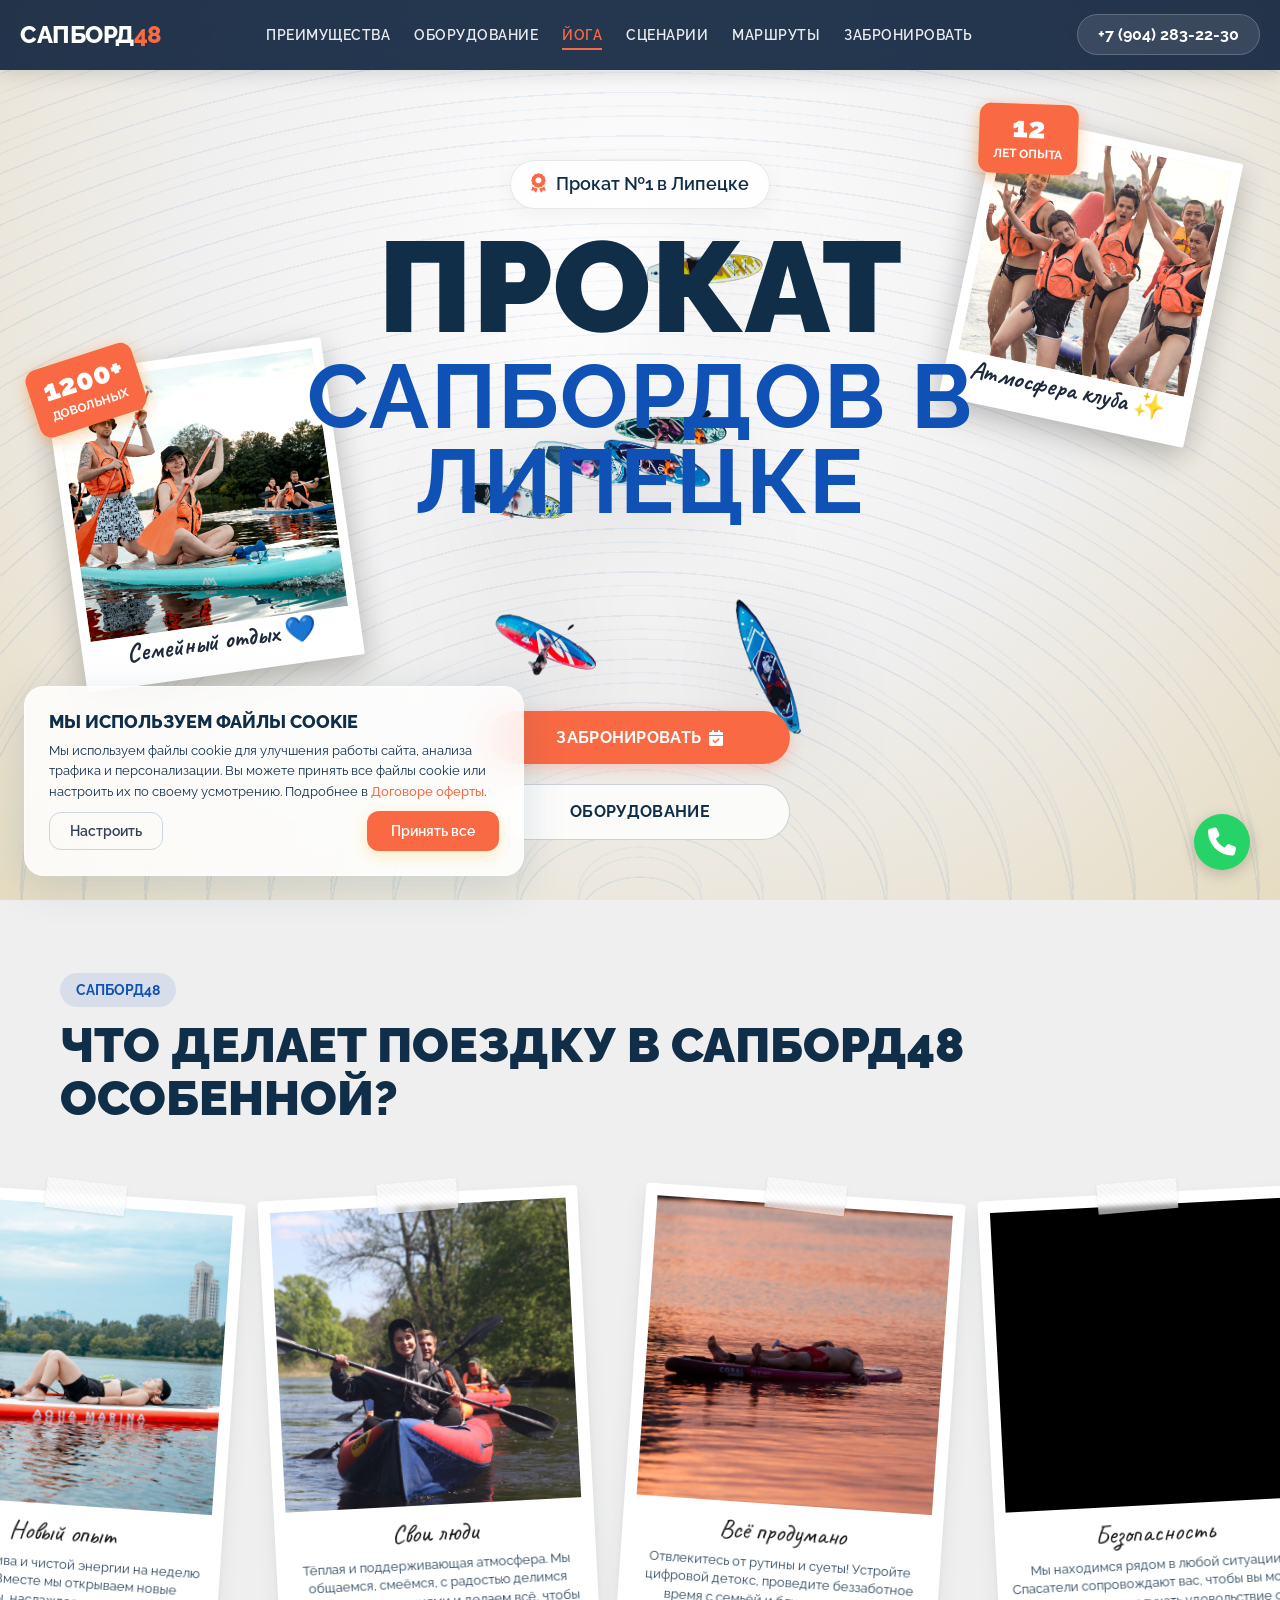
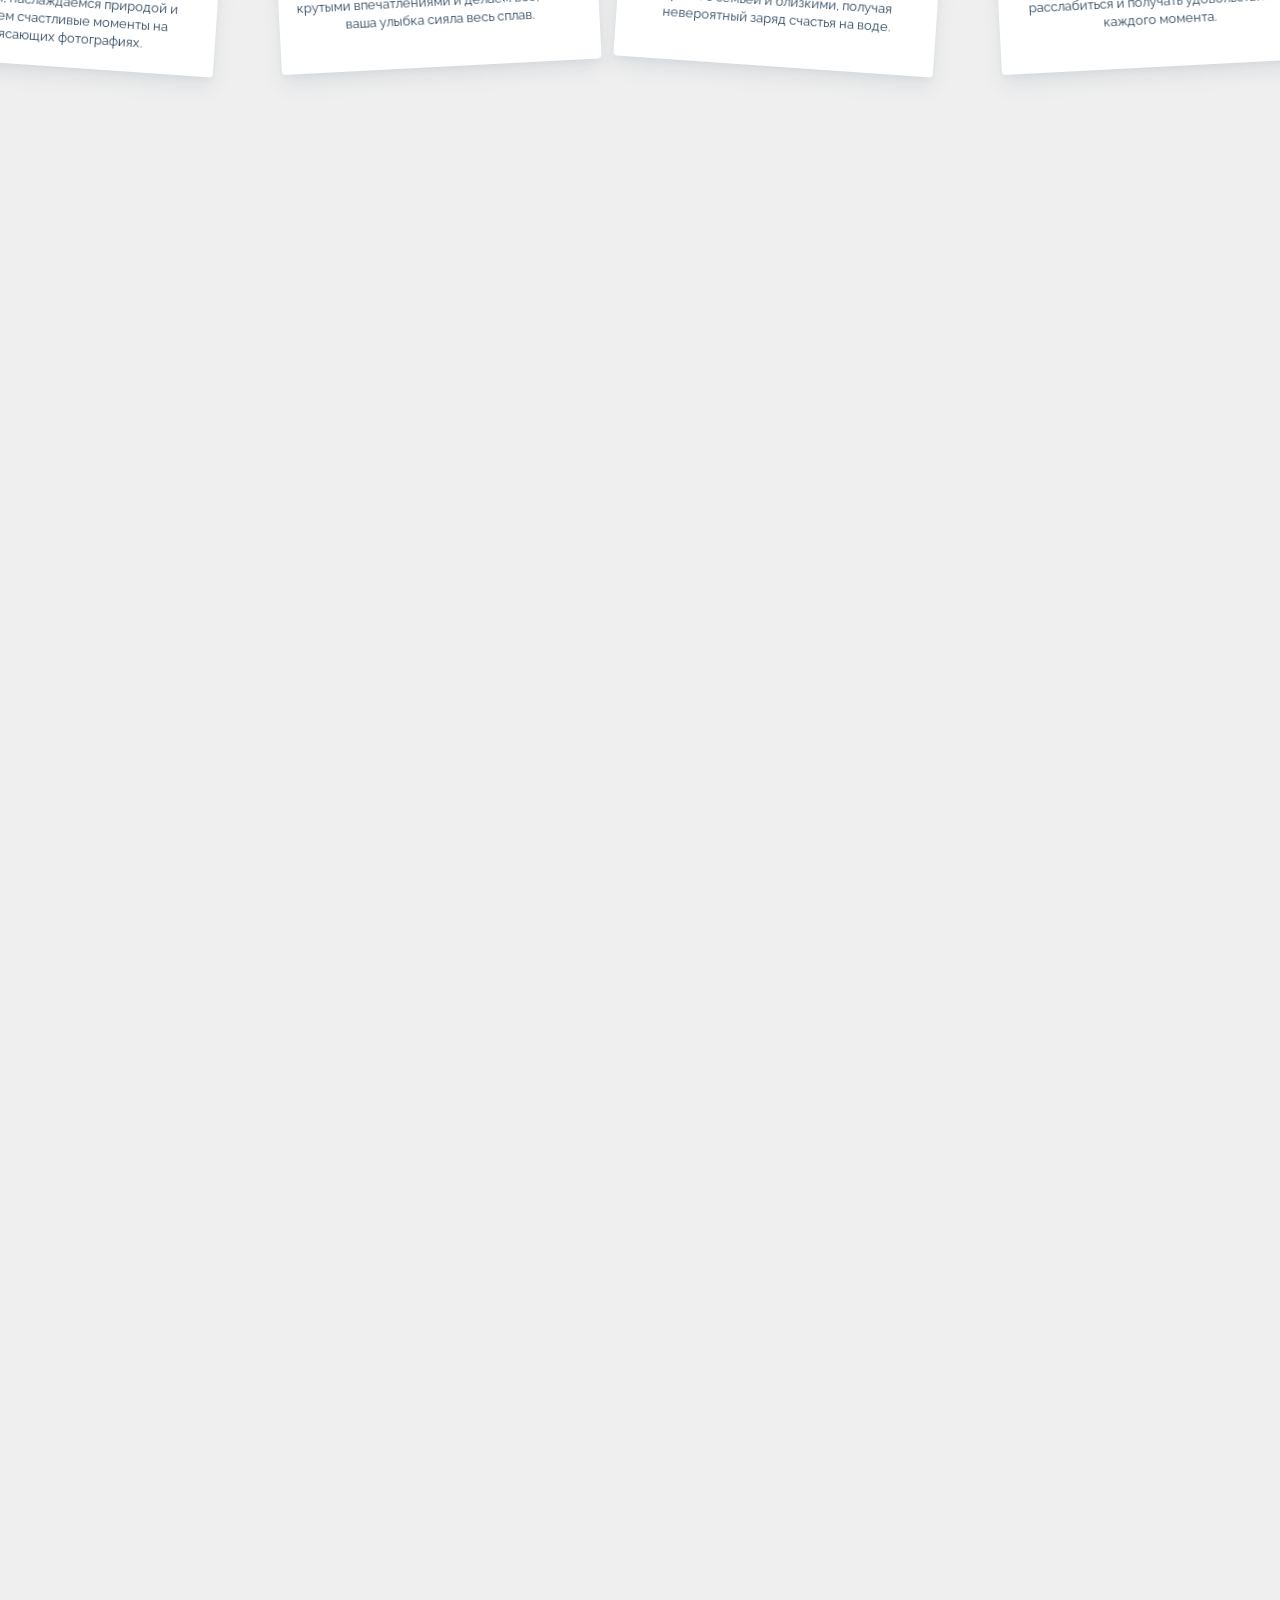
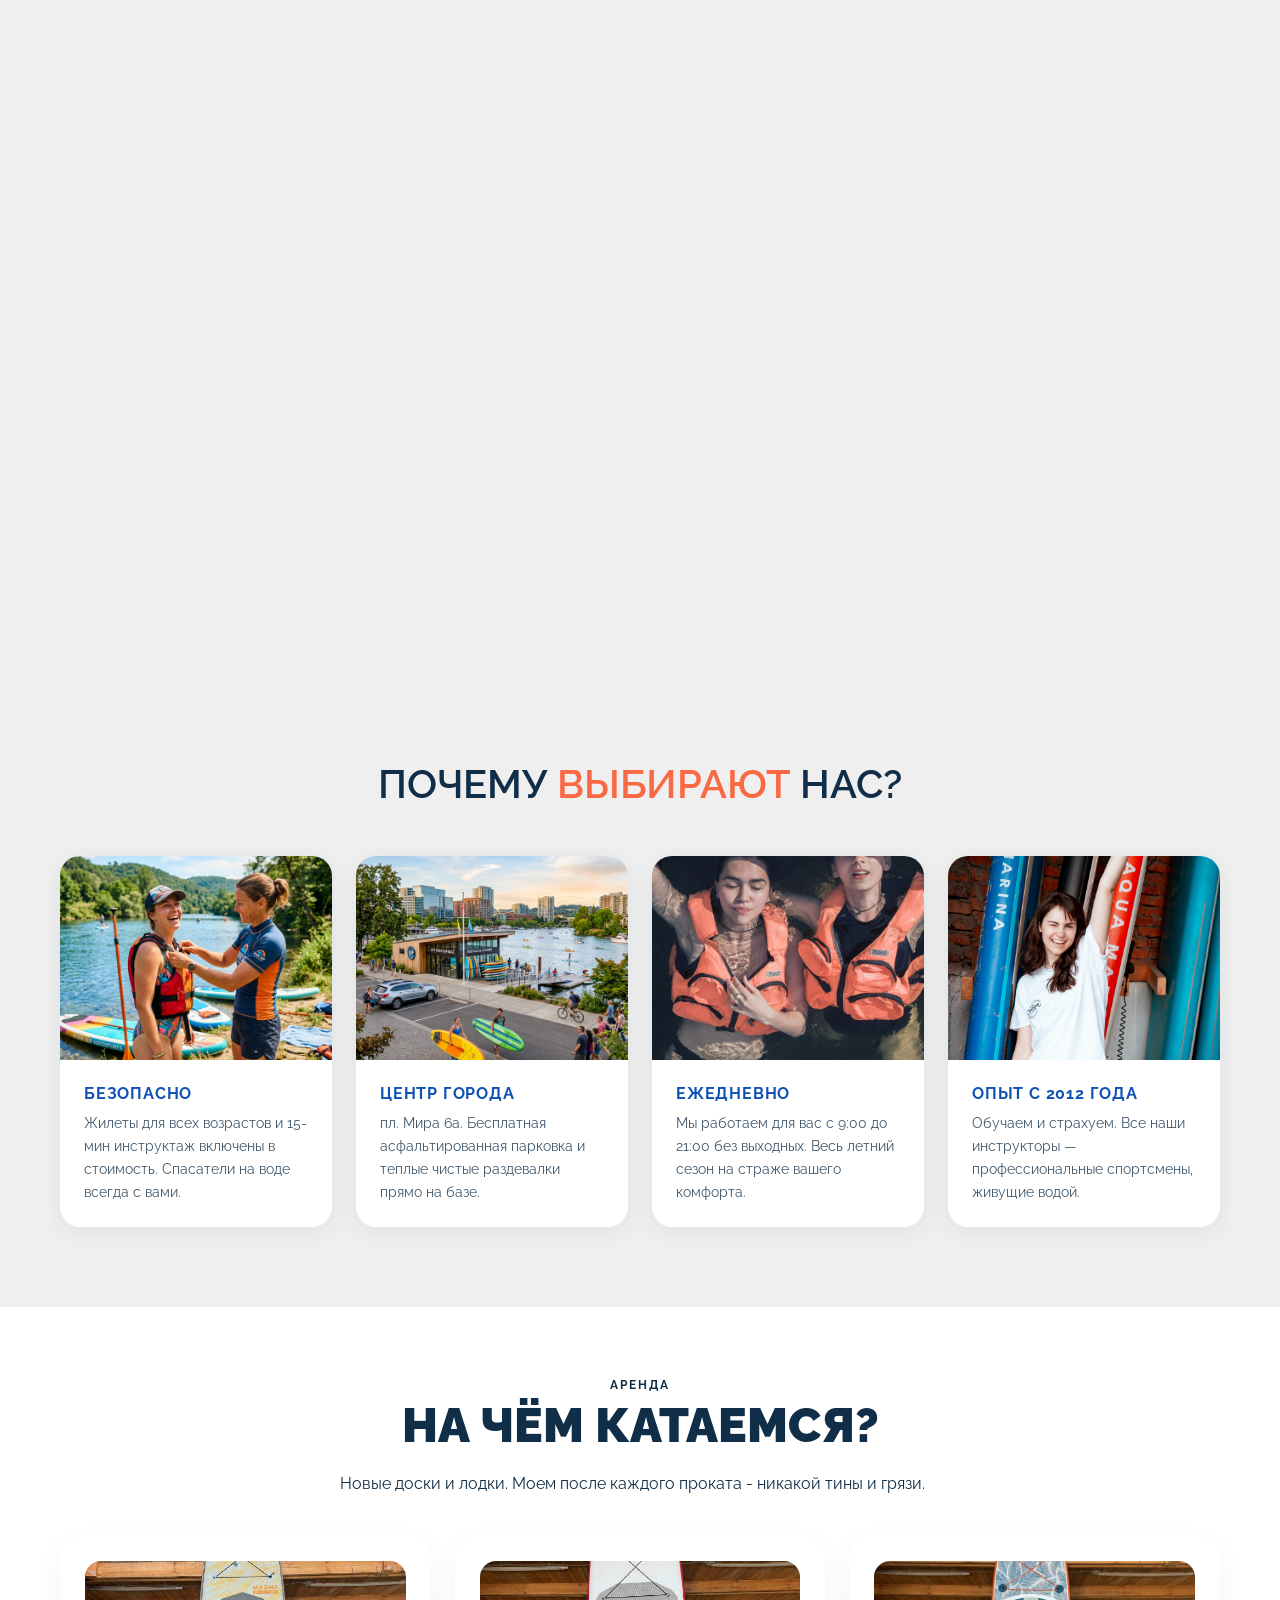
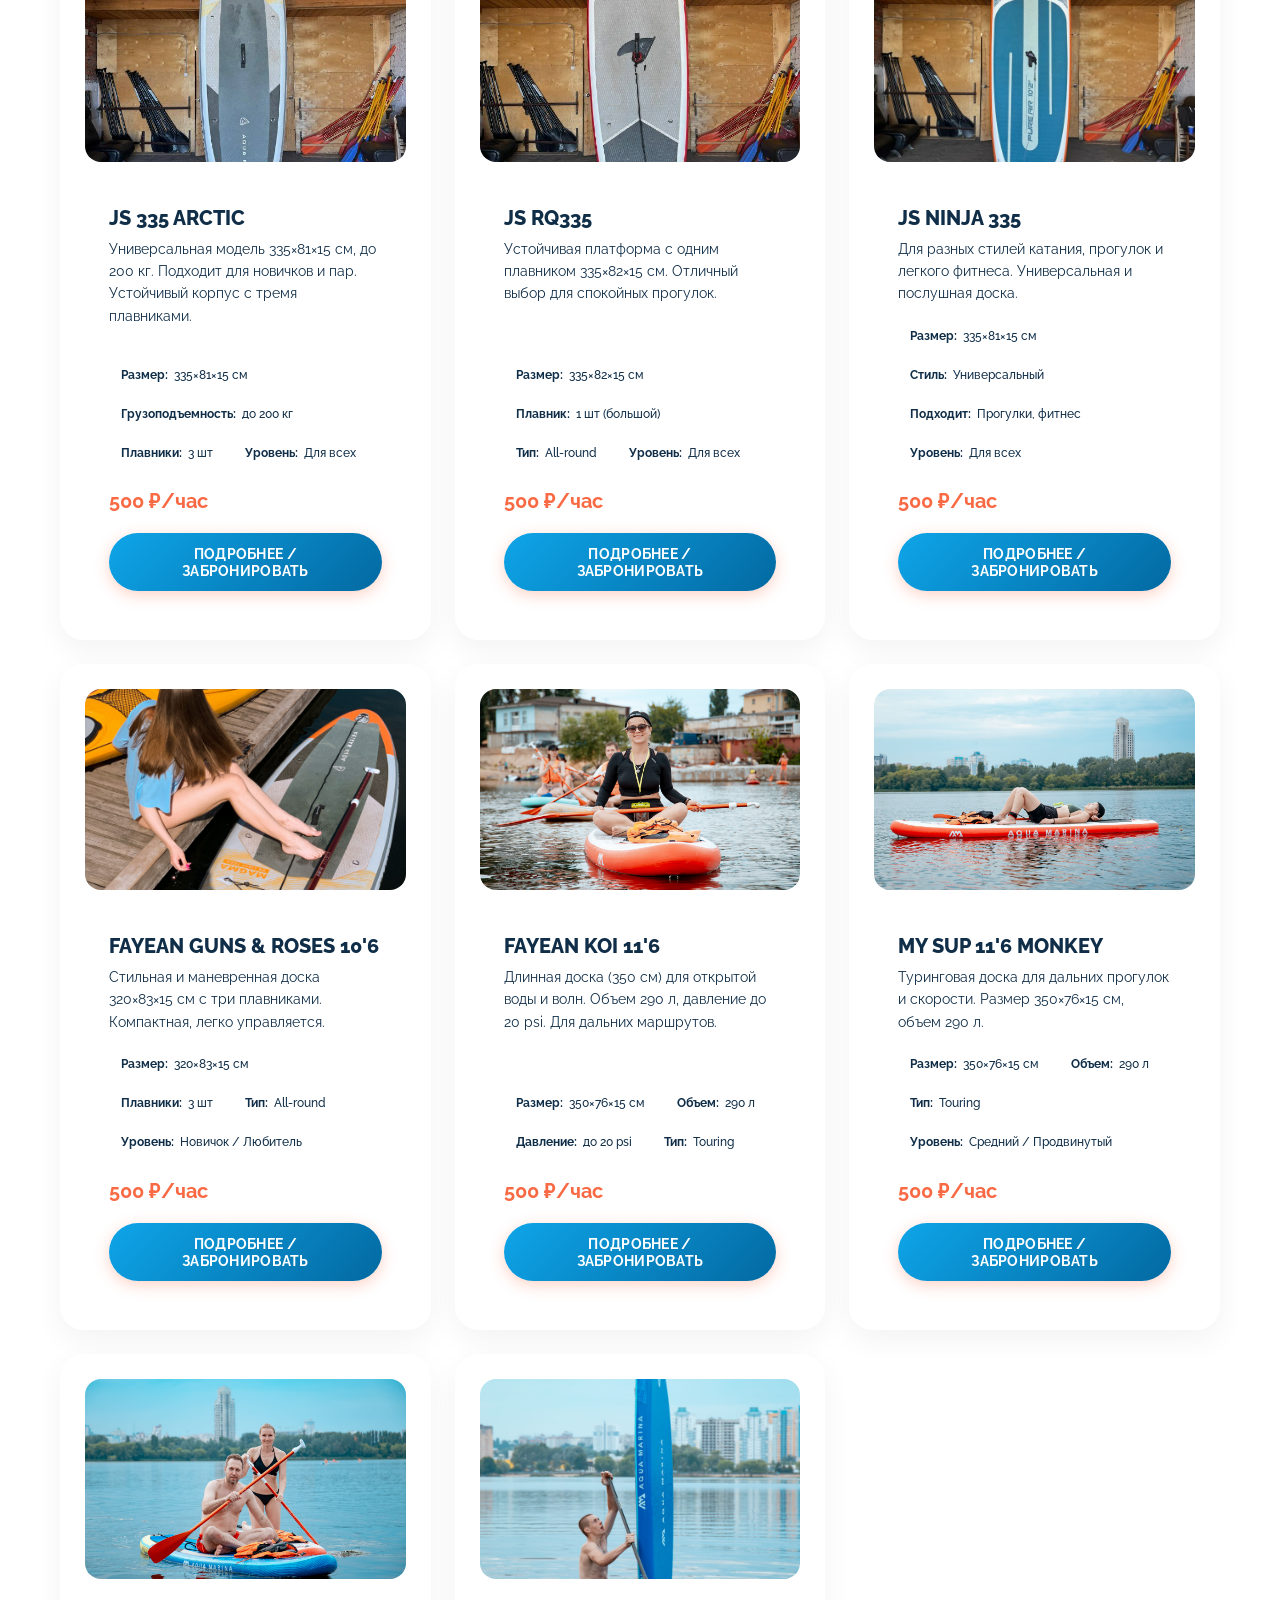
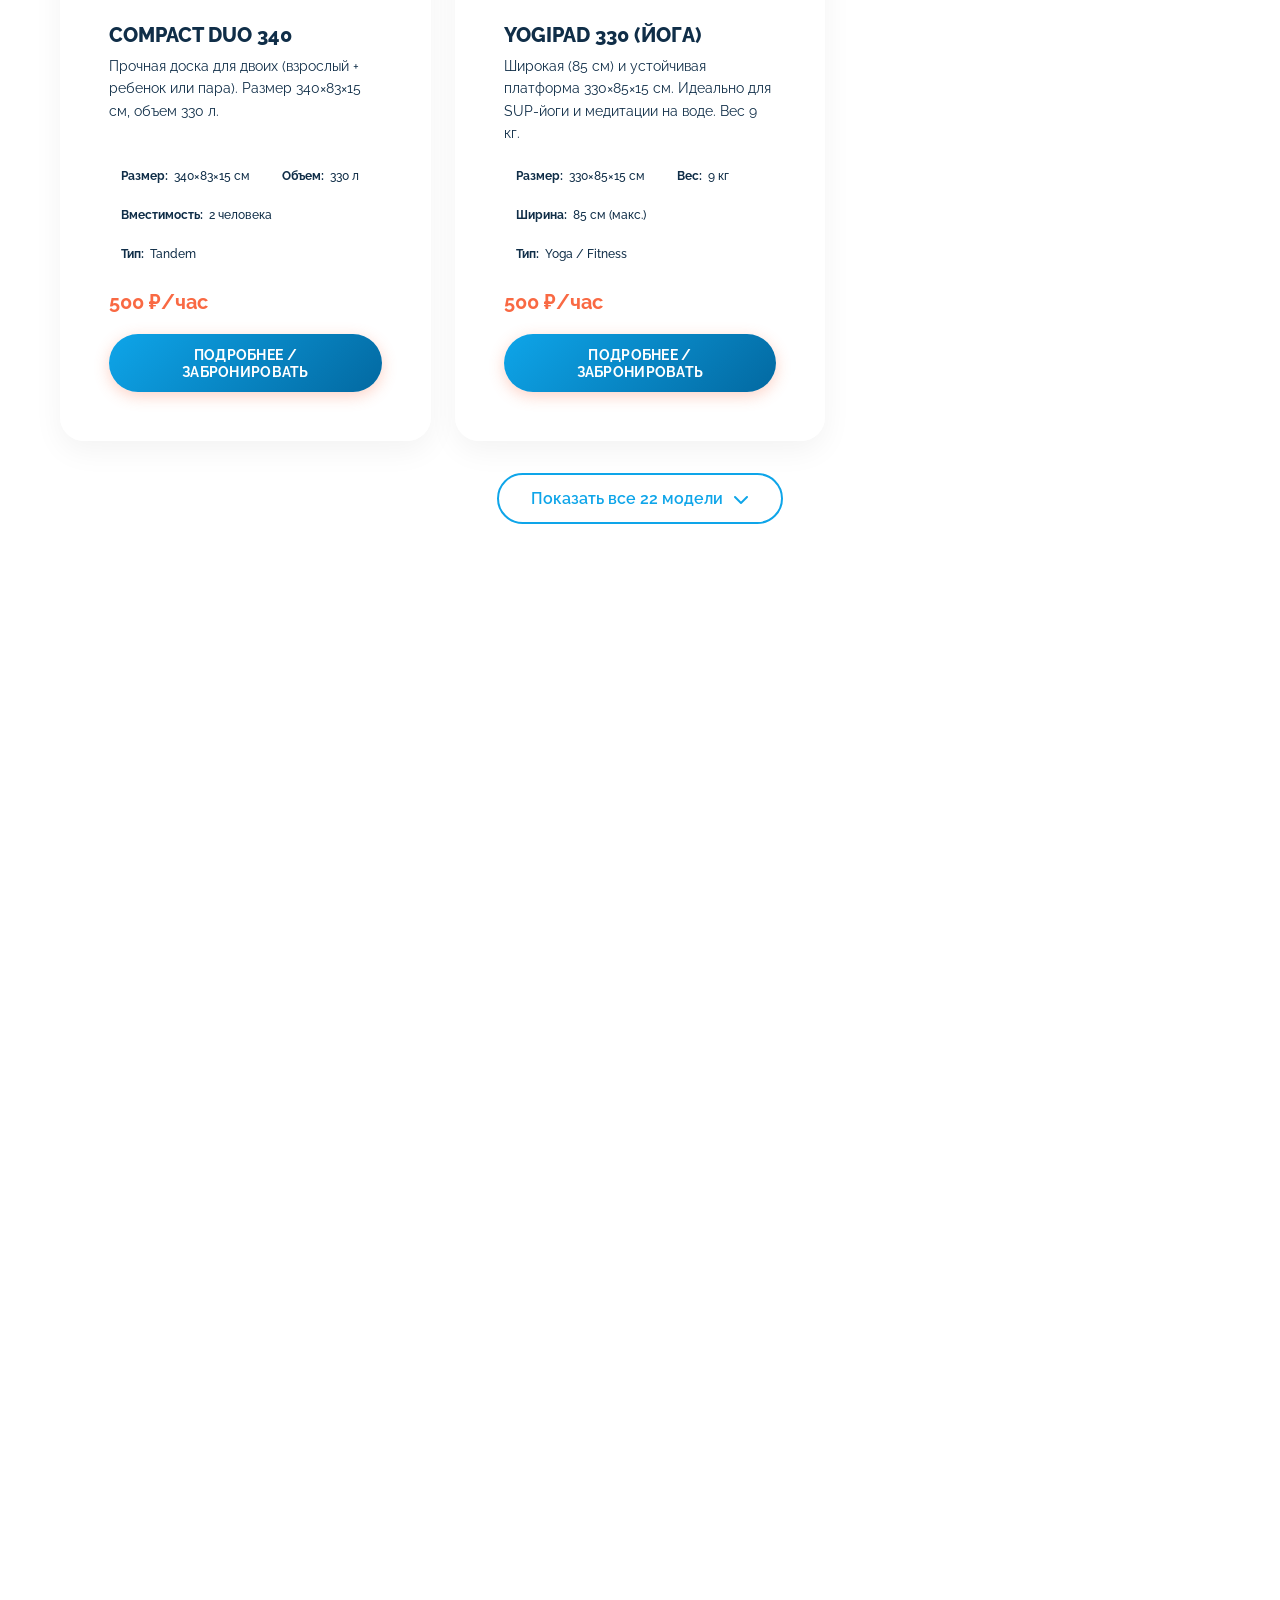
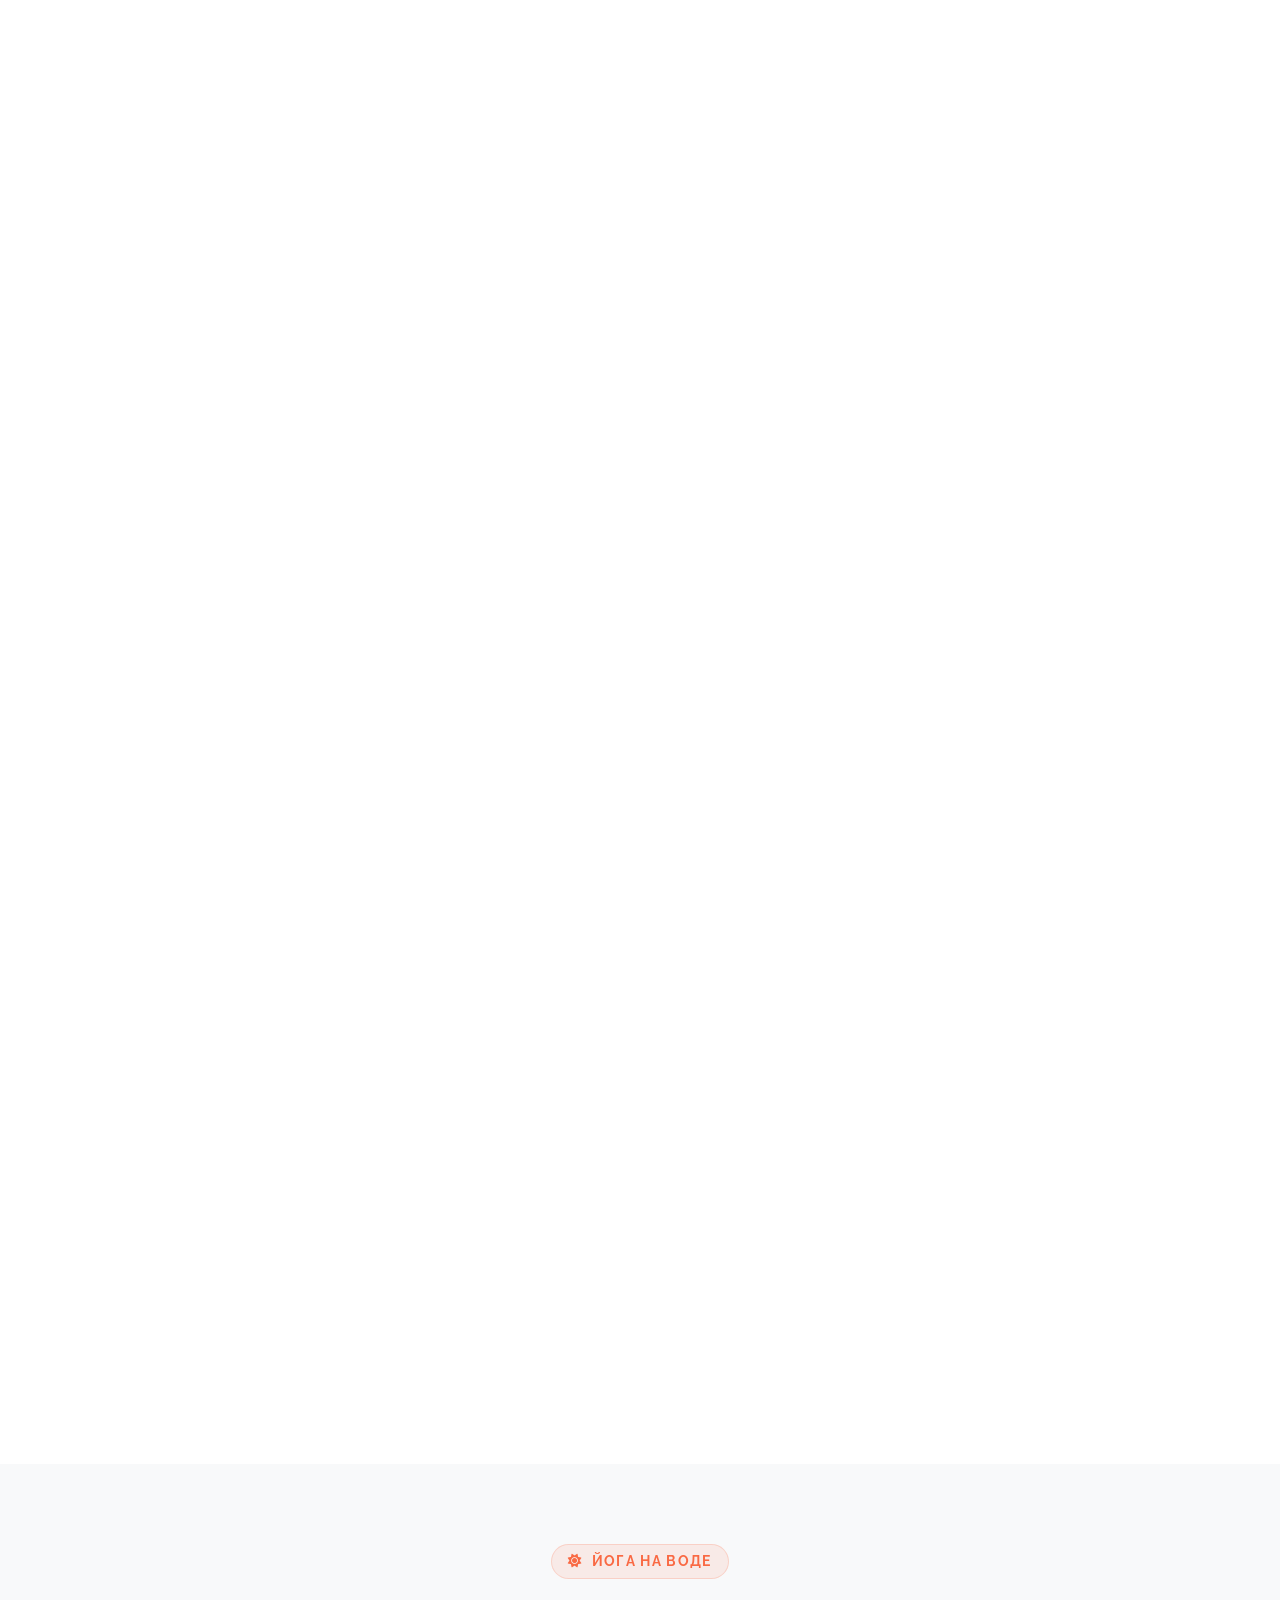
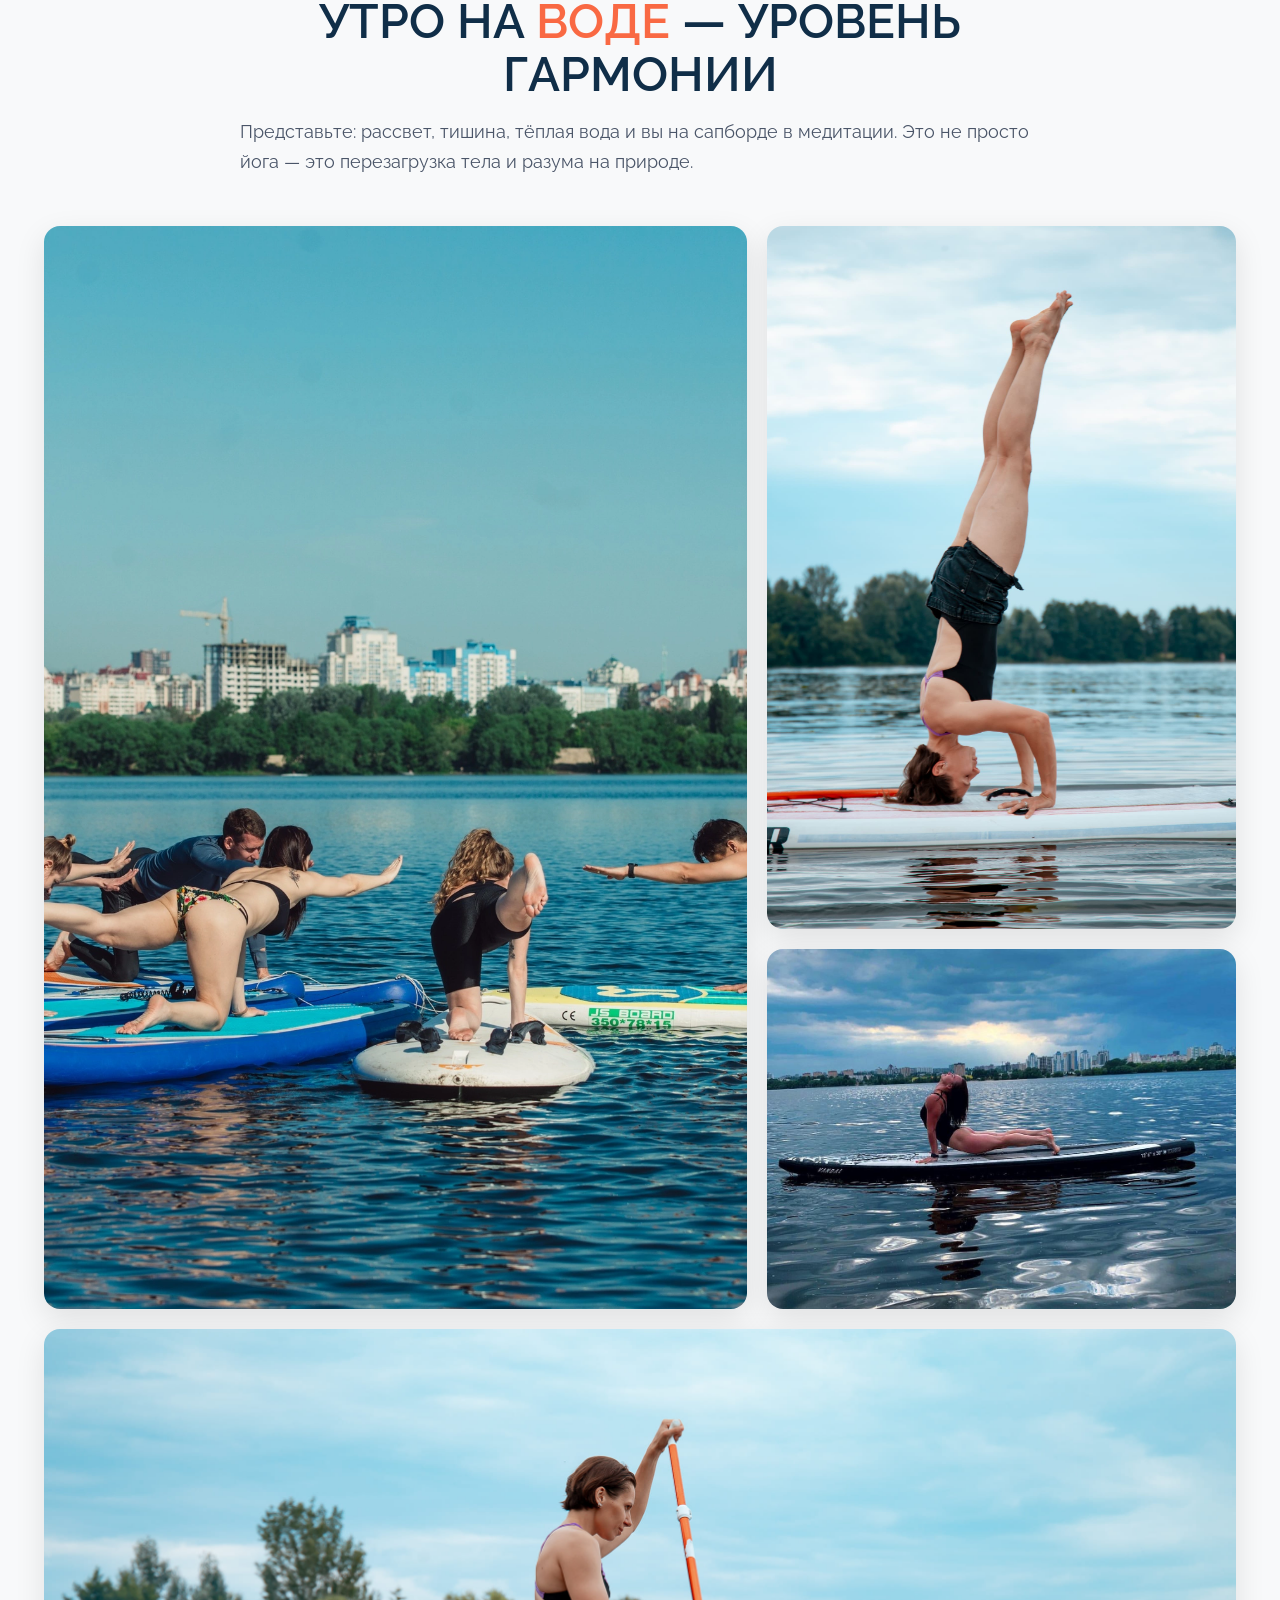
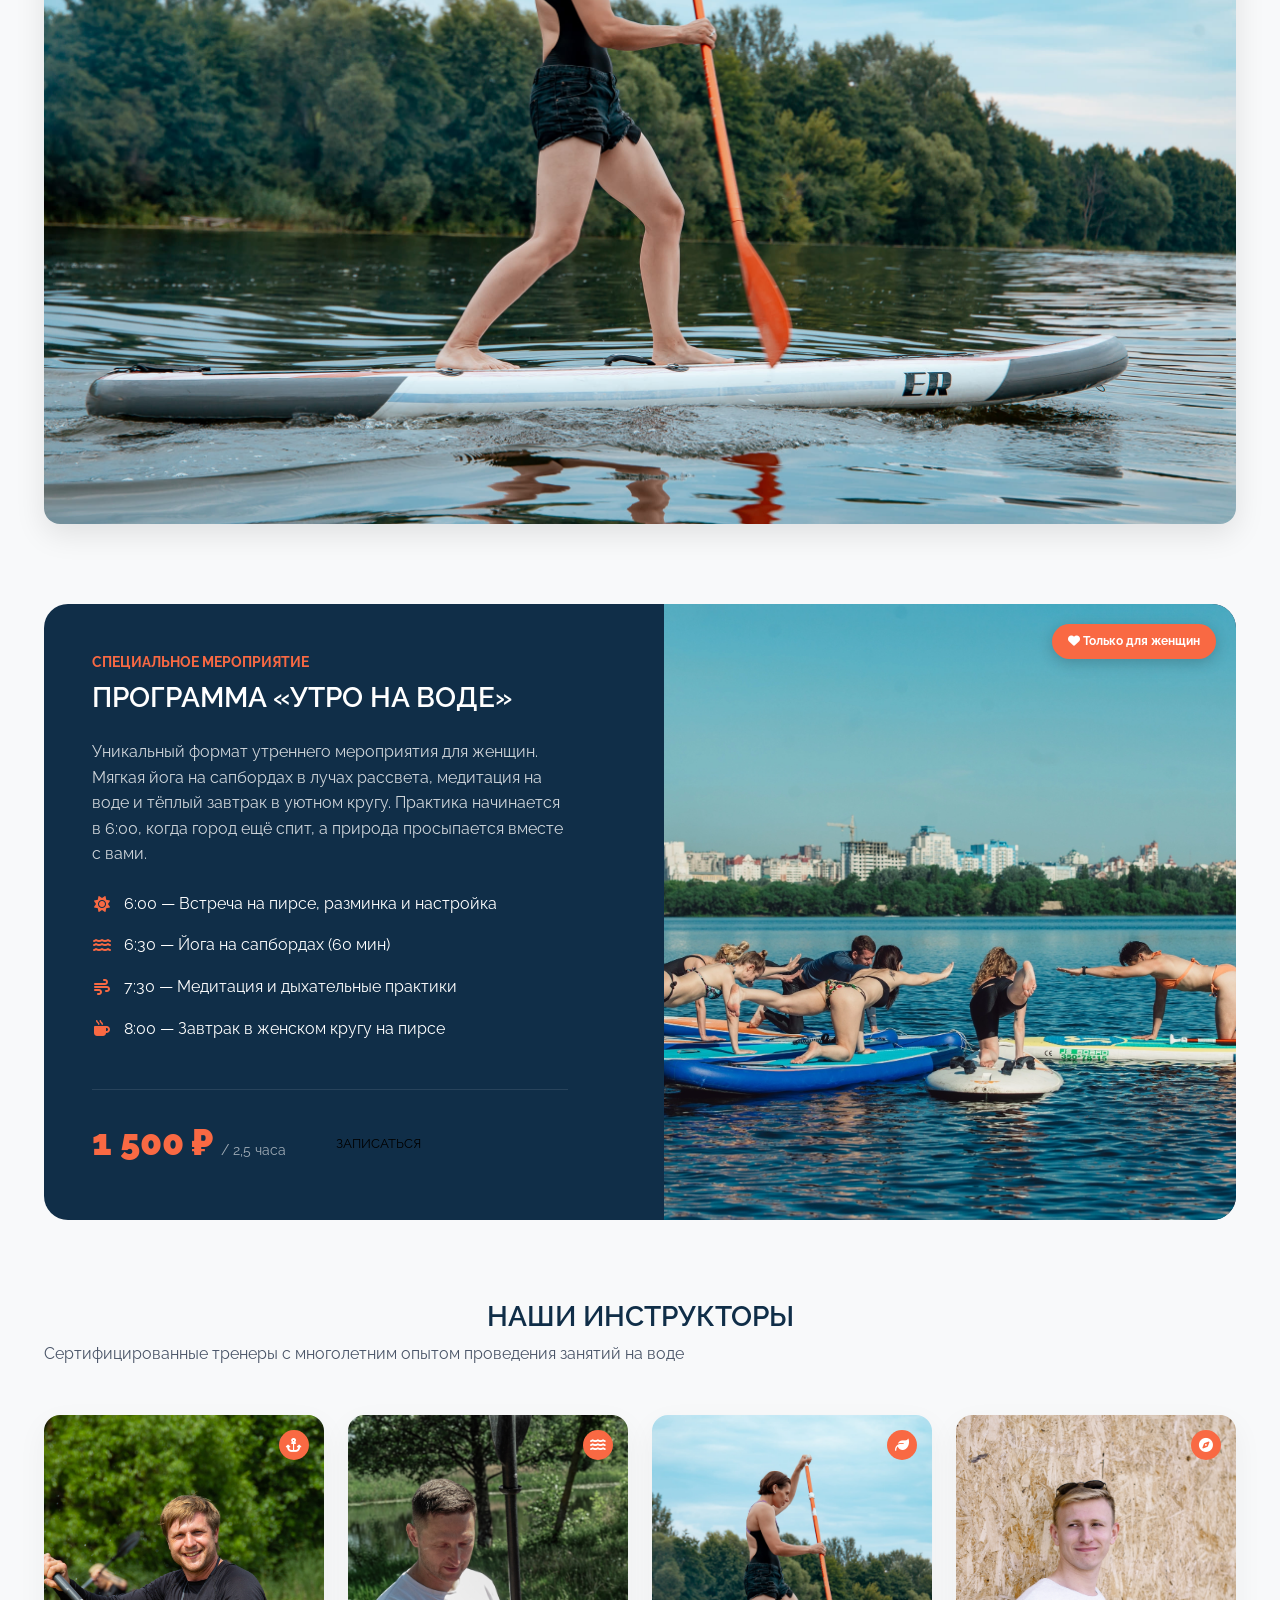
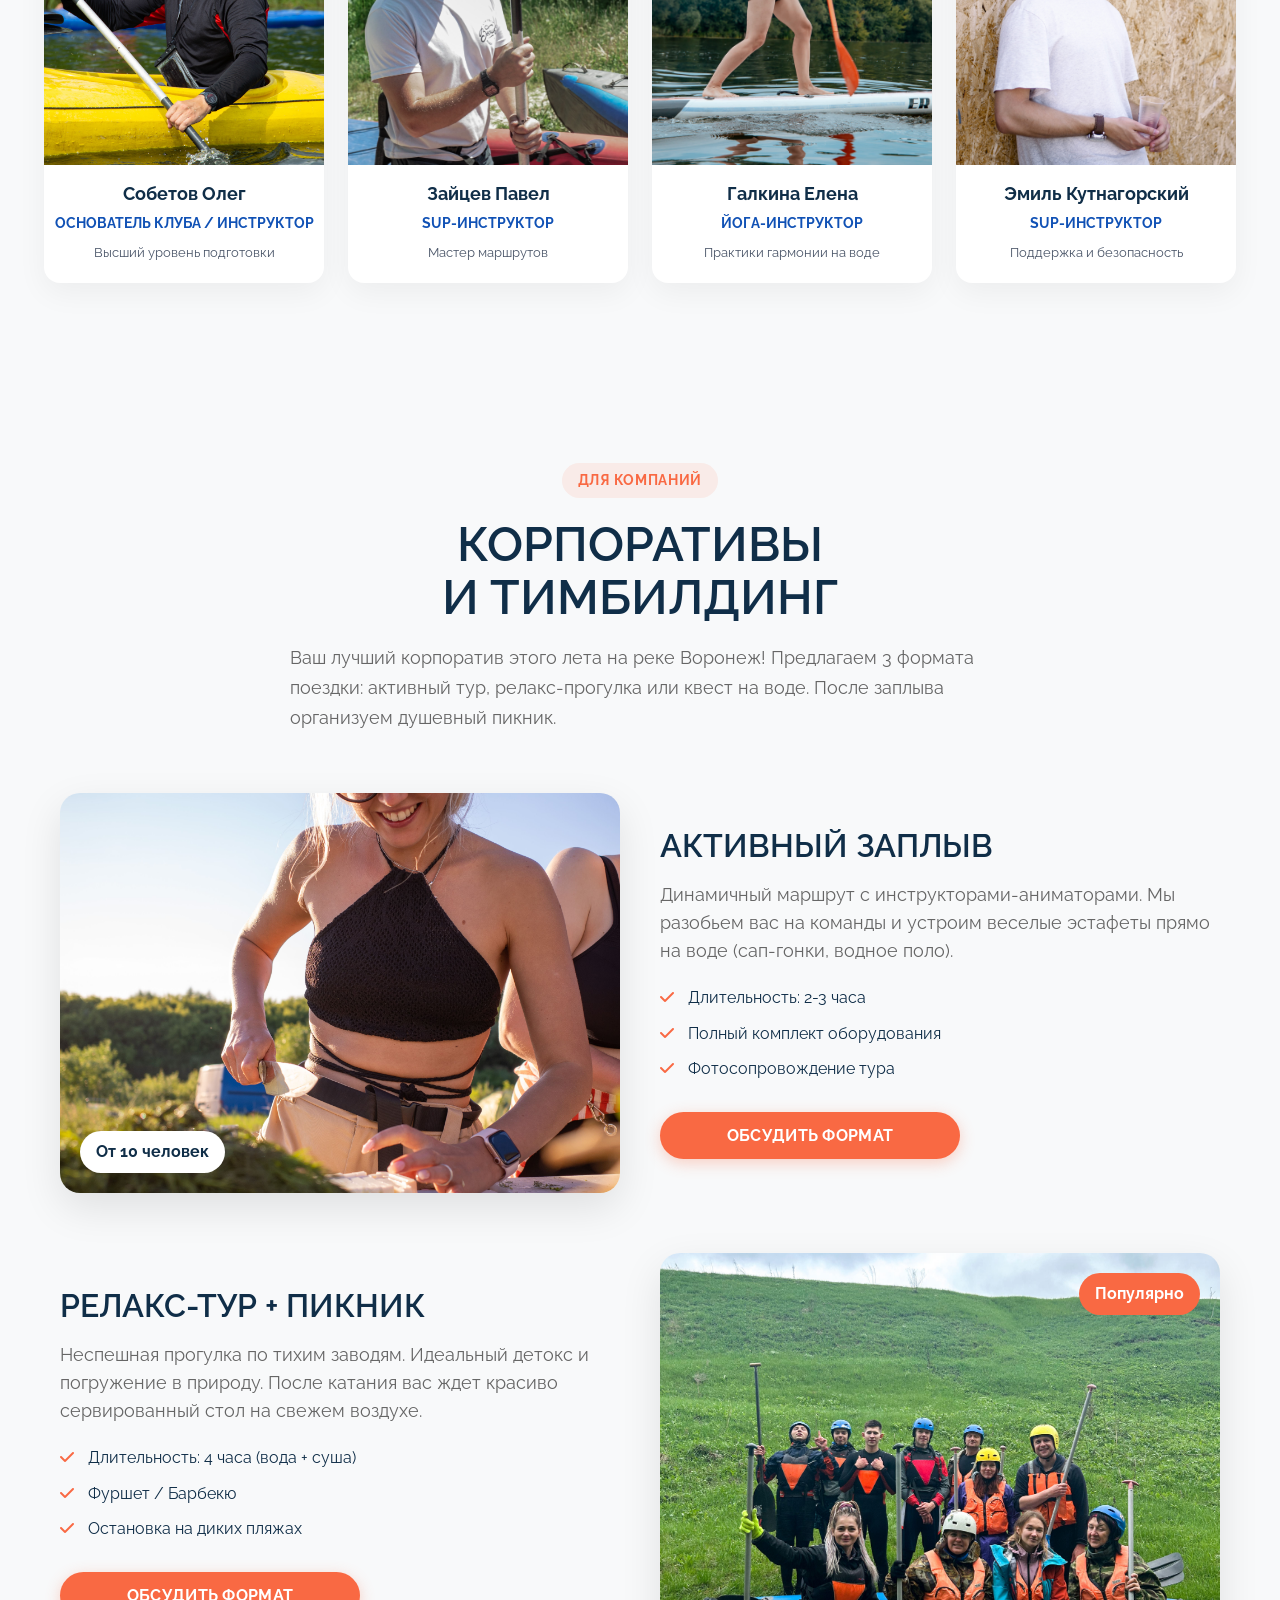
==== commit 57889a6c: "Update yoga section: replace Elena Galkina photo and fix instructors layout to single row" ====
--- a/index.html
+++ b/index.html
@@ -543,8 +543,8 @@
 
                     <div class="yoga__instructor-card">
                         <span class="yoga__instructor-badge"><i class="fa-solid fa-leaf"></i></span>
-                        <!-- Изображение из папки йога как временное для Елены -->
-                        <img src="assets/йога/SLcjHXxd-LA.jpg" alt="Галкина Елена" class="yoga__instructor-photo" style="object-position: center 20%;" loading="lazy">
+                        <!-- Реальное фото Елены Галкиной -->
+                        <img src="assets/йога/IMG_8284.jpg" alt="Галкина Елена" class="yoga__instructor-photo" loading="lazy">
                         <div class="yoga__instructor-info">
                             <div class="yoga__instructor-name">Галкина Елена</div>
                             <div class="yoga__instructor-role">Йога-инструктор</div>
--- a/css/blocks/yoga.css
+++ b/css/blocks/yoga.css
@@ -227,14 +227,12 @@
 }
 
 .yoga__instructors-grid {
-    display: flex;
-    justify-content: center;
-    gap: var(--spacing-xl);
-    flex-wrap: wrap;
+    display: grid;
+    grid-template-columns: repeat(4, 1fr);
+    gap: var(--spacing-lg);
 }
 
 .yoga__instructor-card {
-    width: 280px;
     background: white;
     border-radius: var(--radius-lg);
     overflow: hidden;
@@ -242,6 +240,7 @@
     transition: transform 0.3s ease;
     padding-bottom: 20px;
     position: relative;
+    height: 100%;
 }
 
 .yoga__instructor-card:hover {
@@ -306,6 +305,9 @@
         min-height: 300px;
         order: -1;
     }
+    .yoga__instructors-grid {
+        grid-template-columns: repeat(2, 1fr);
+    }
 }
 
 @media (max-width: 768px) {
@@ -325,9 +327,11 @@
 
 @media (max-width: 480px) {
     .yoga__instructors-grid {
+        grid-template-columns: 1fr;
         gap: var(--spacing-lg);
     }
     .yoga__instructor-card {
-        width: 100%;
+        max-width: 320px;
+        margin: 0 auto;
     }
 }
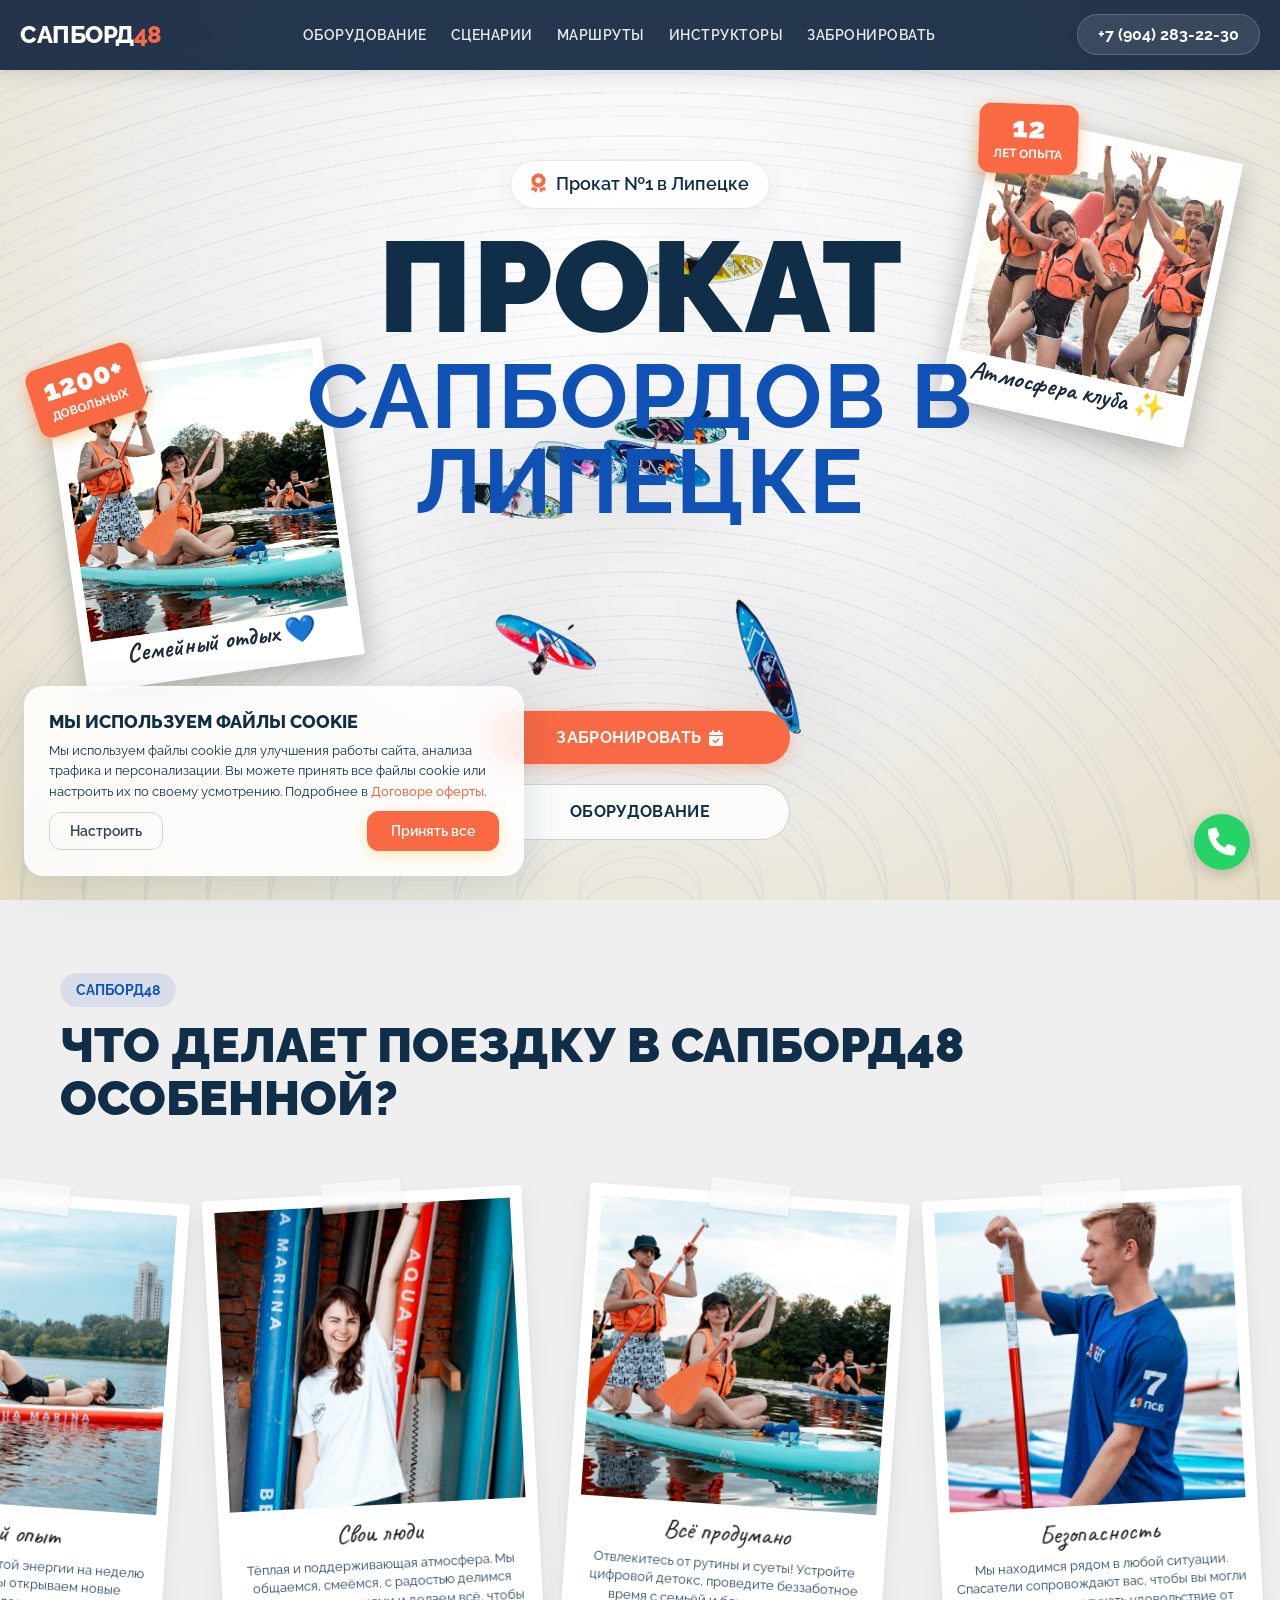
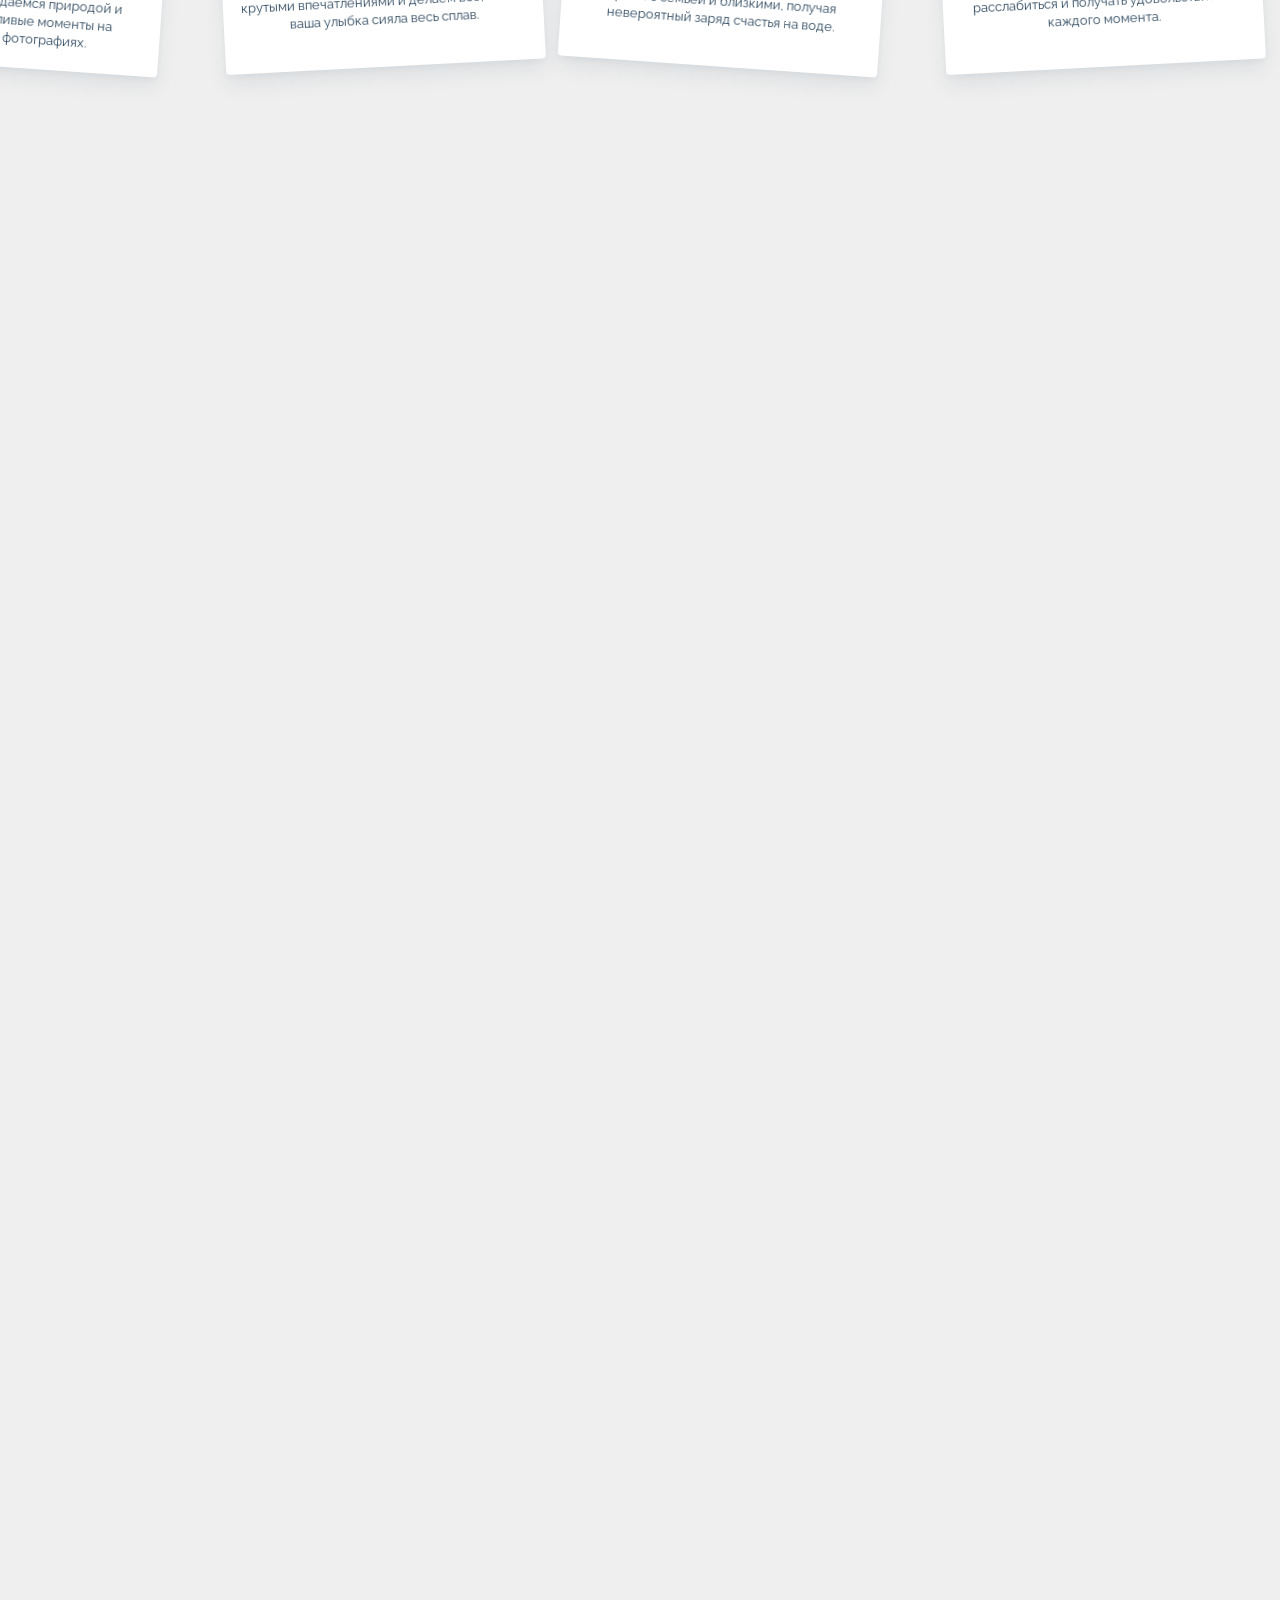
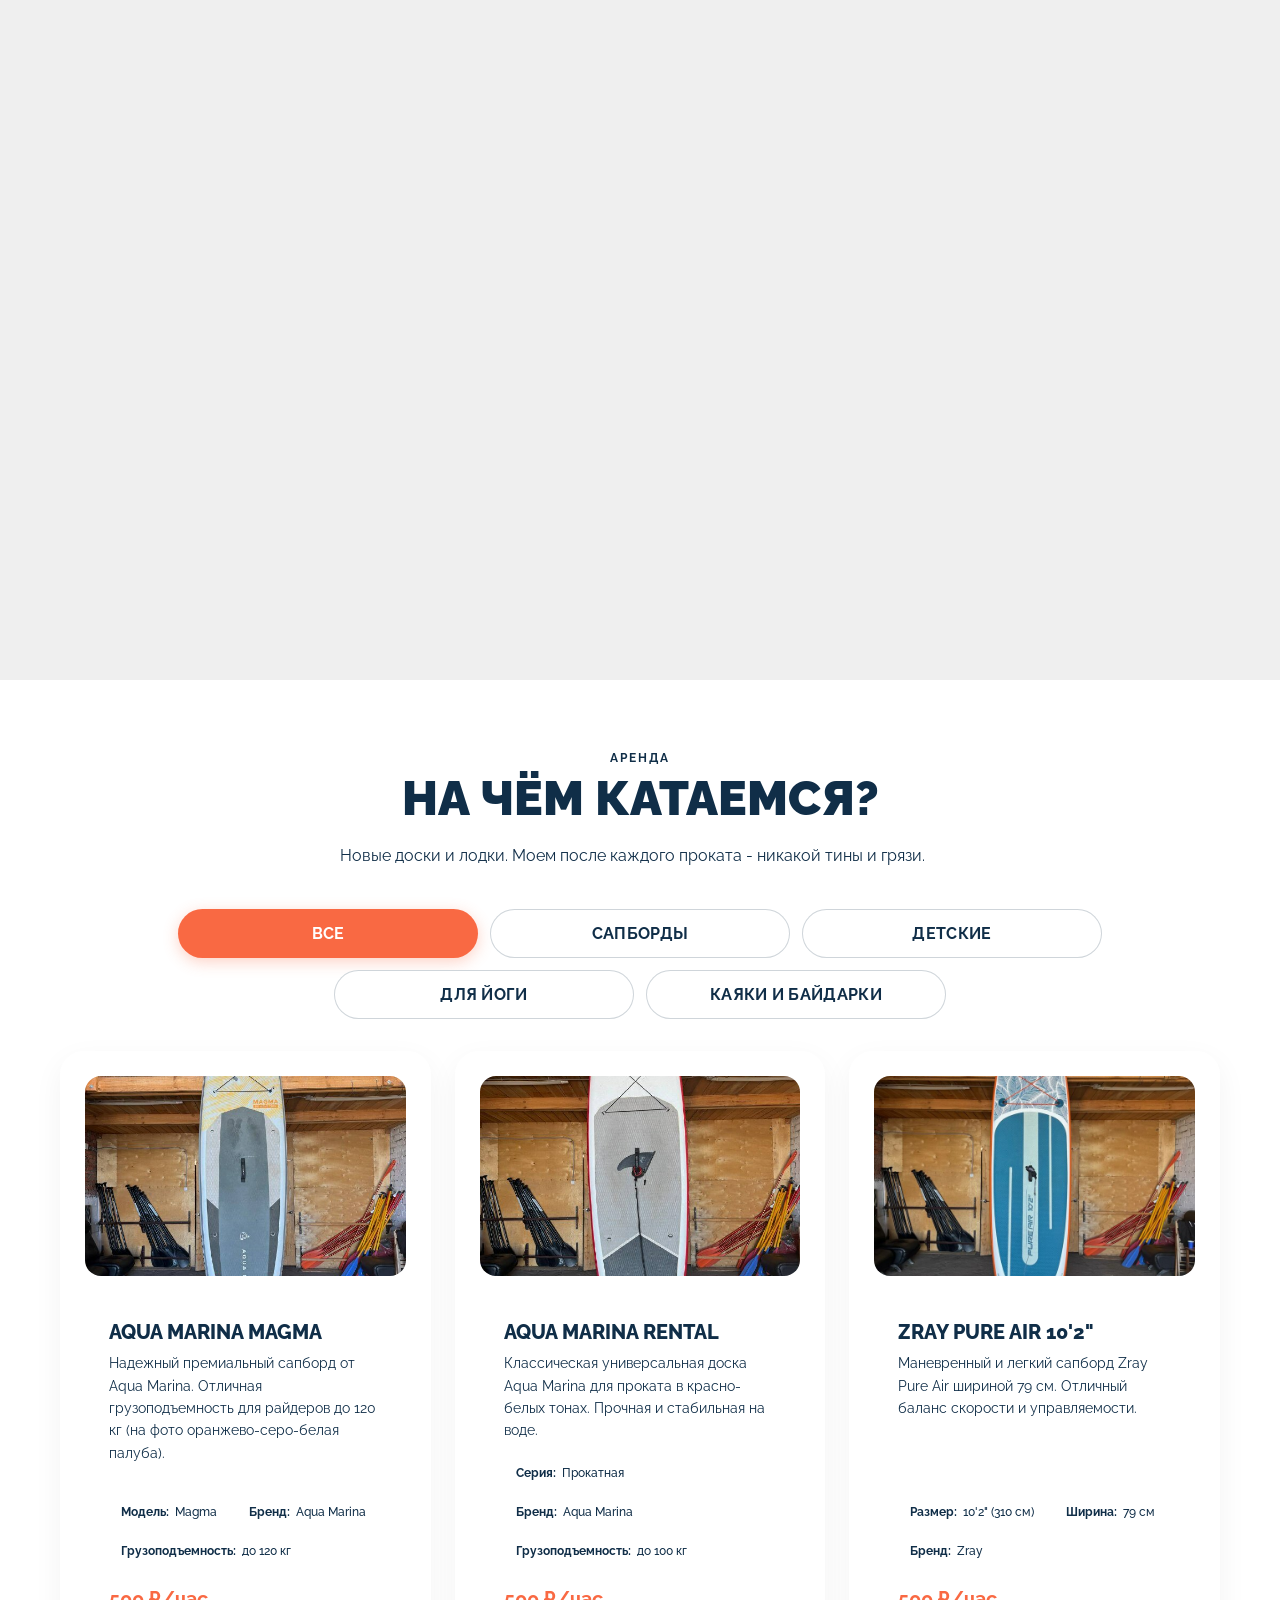
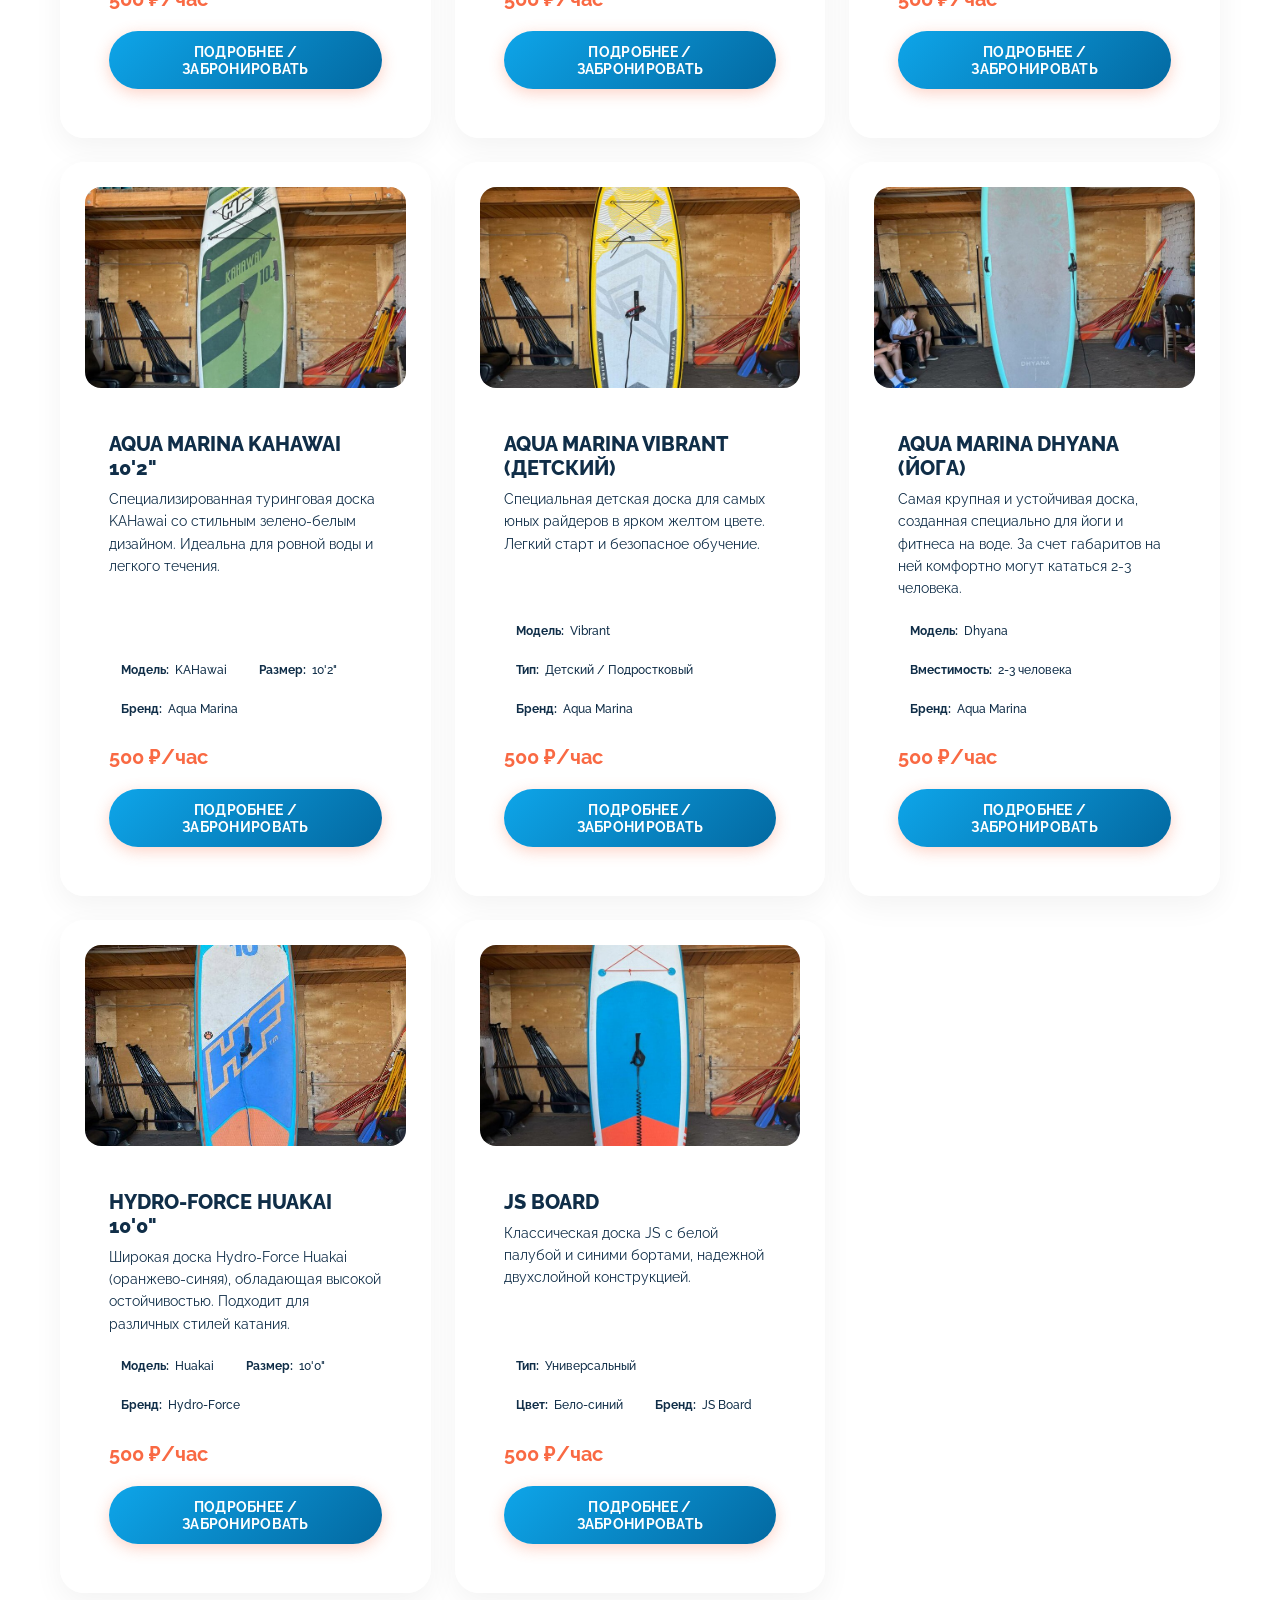
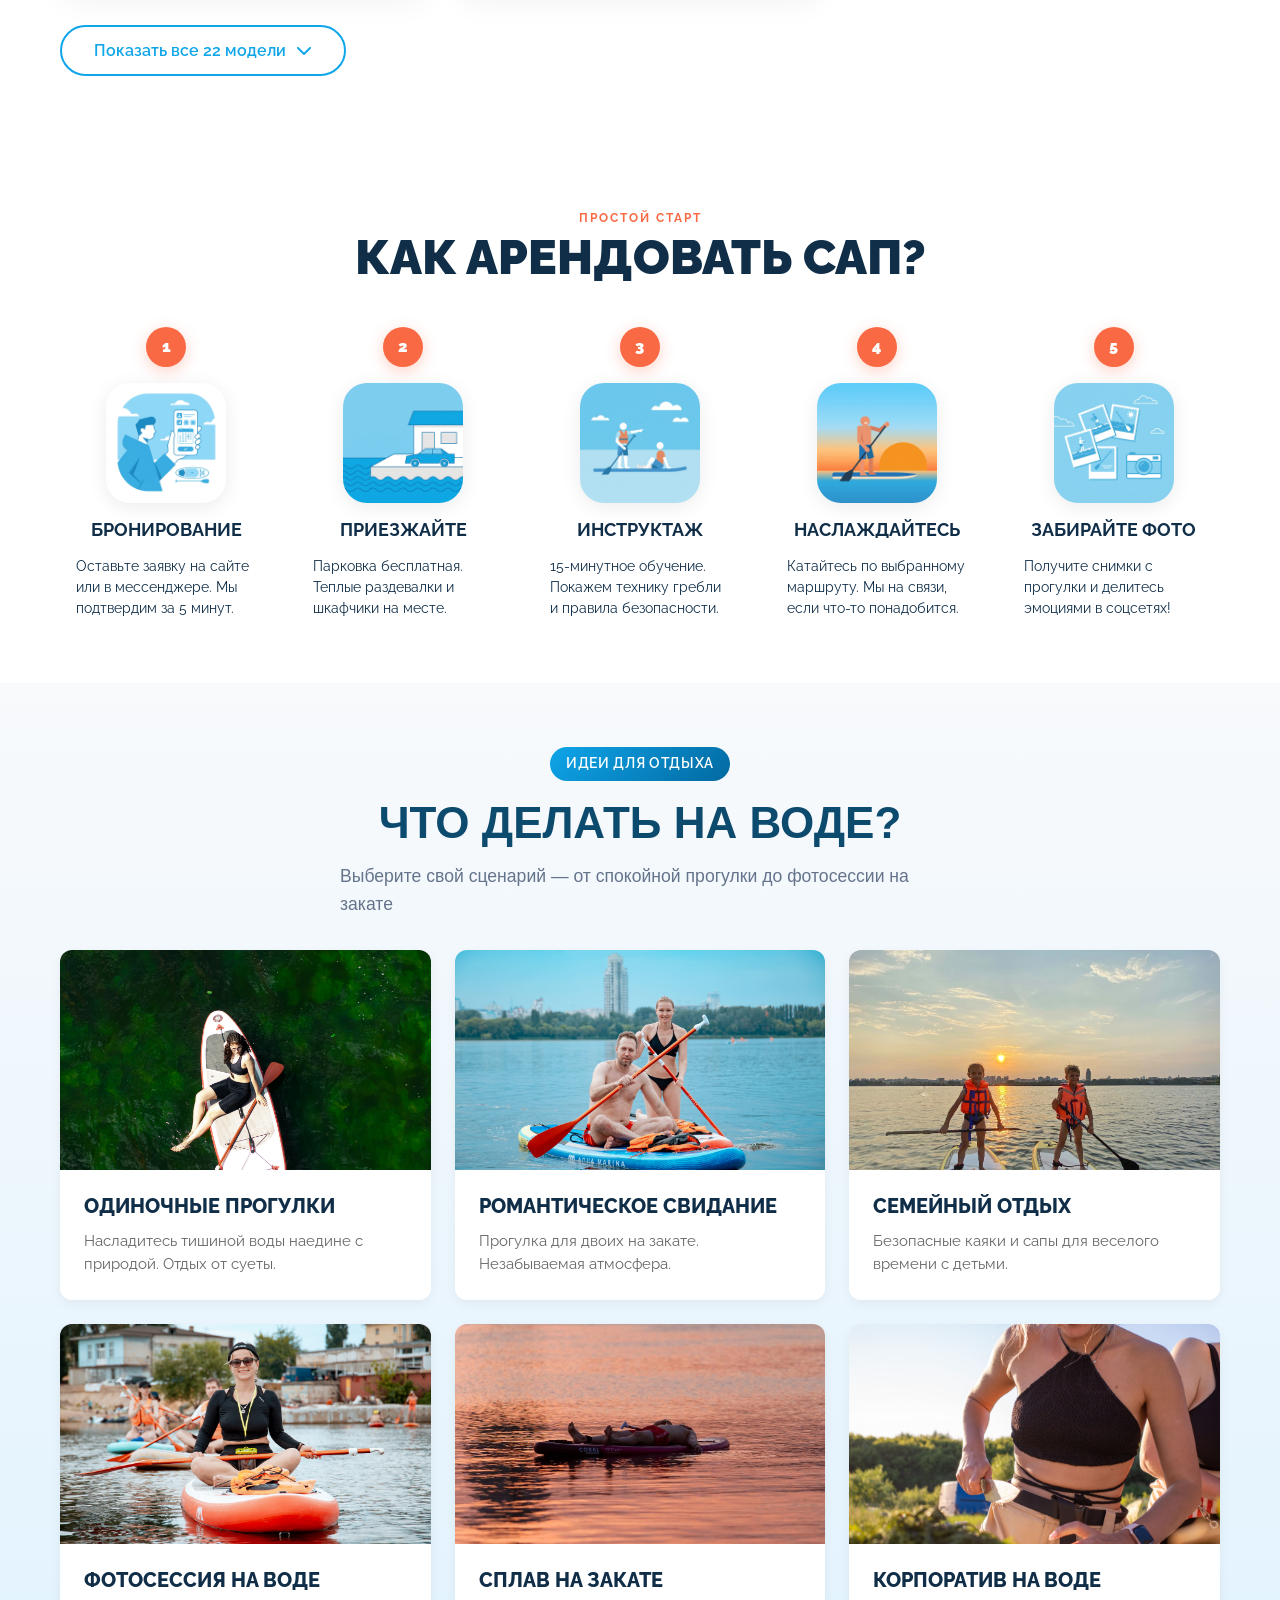
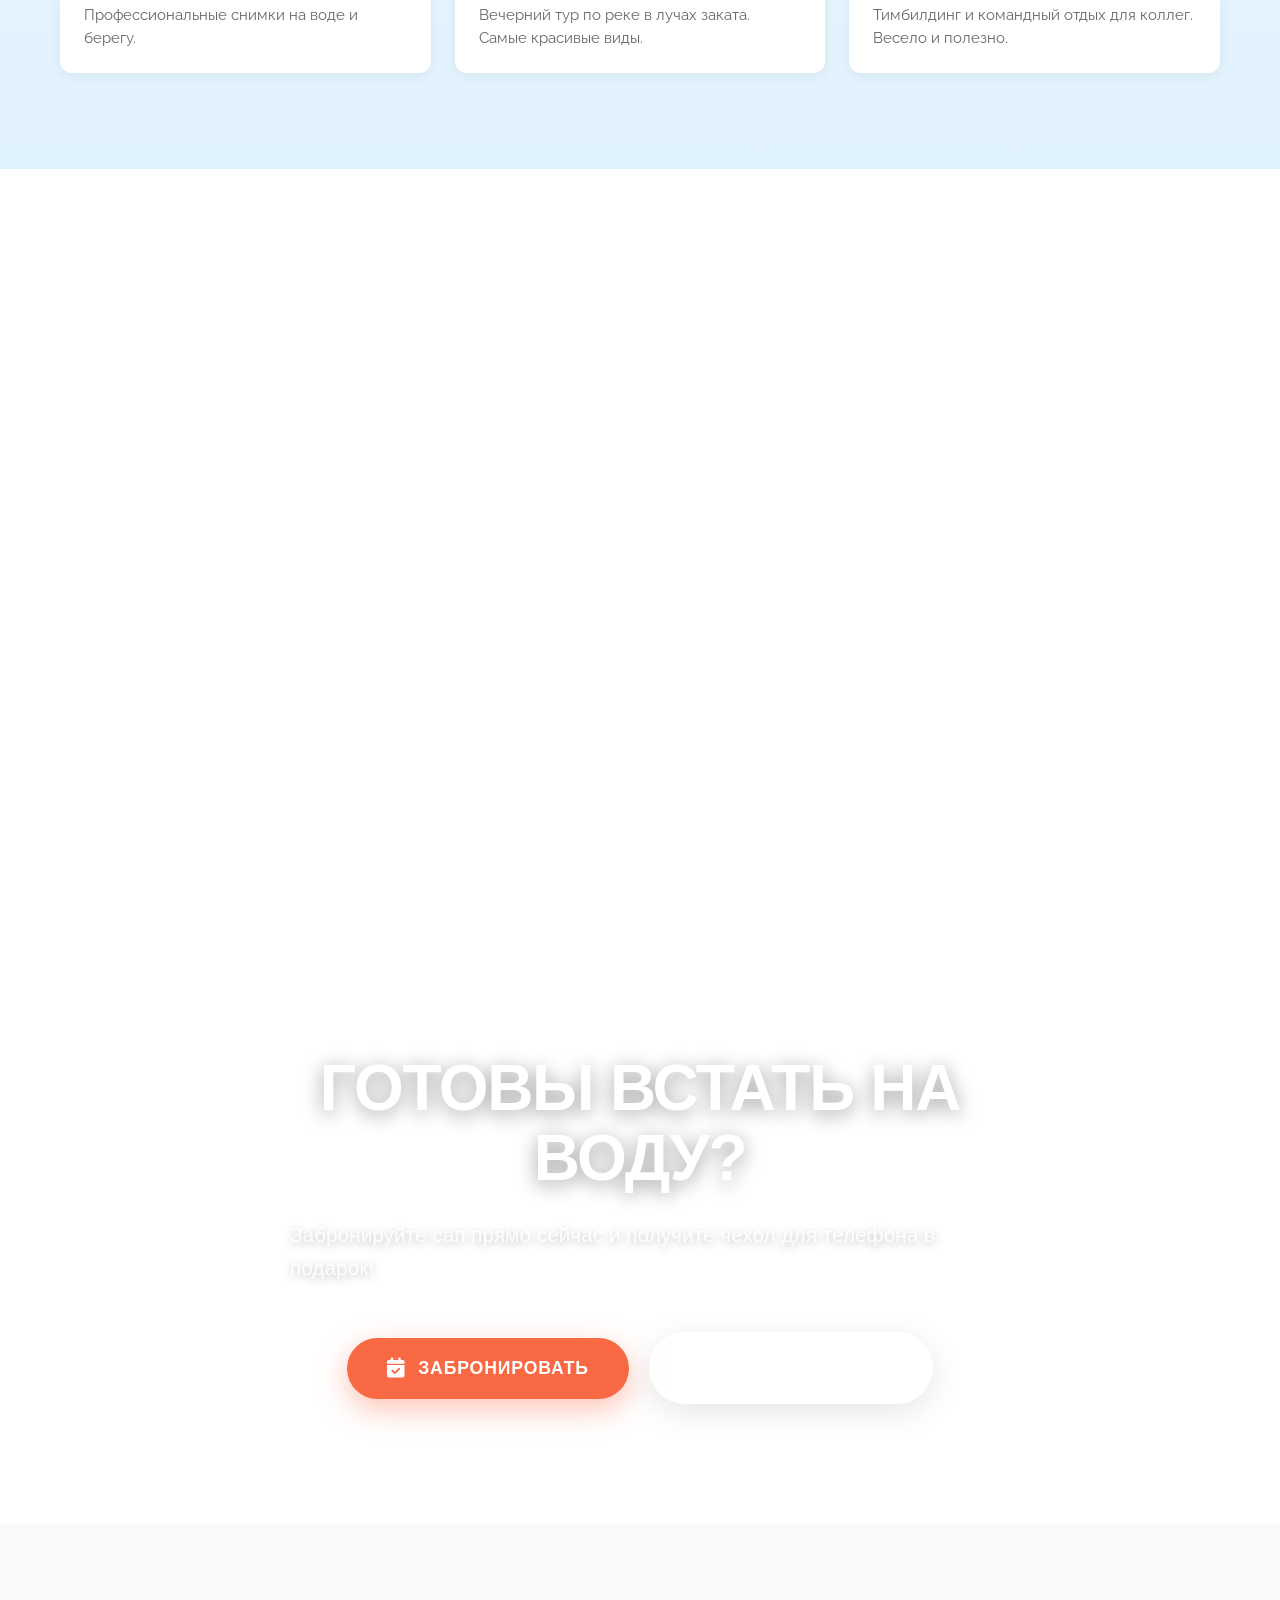
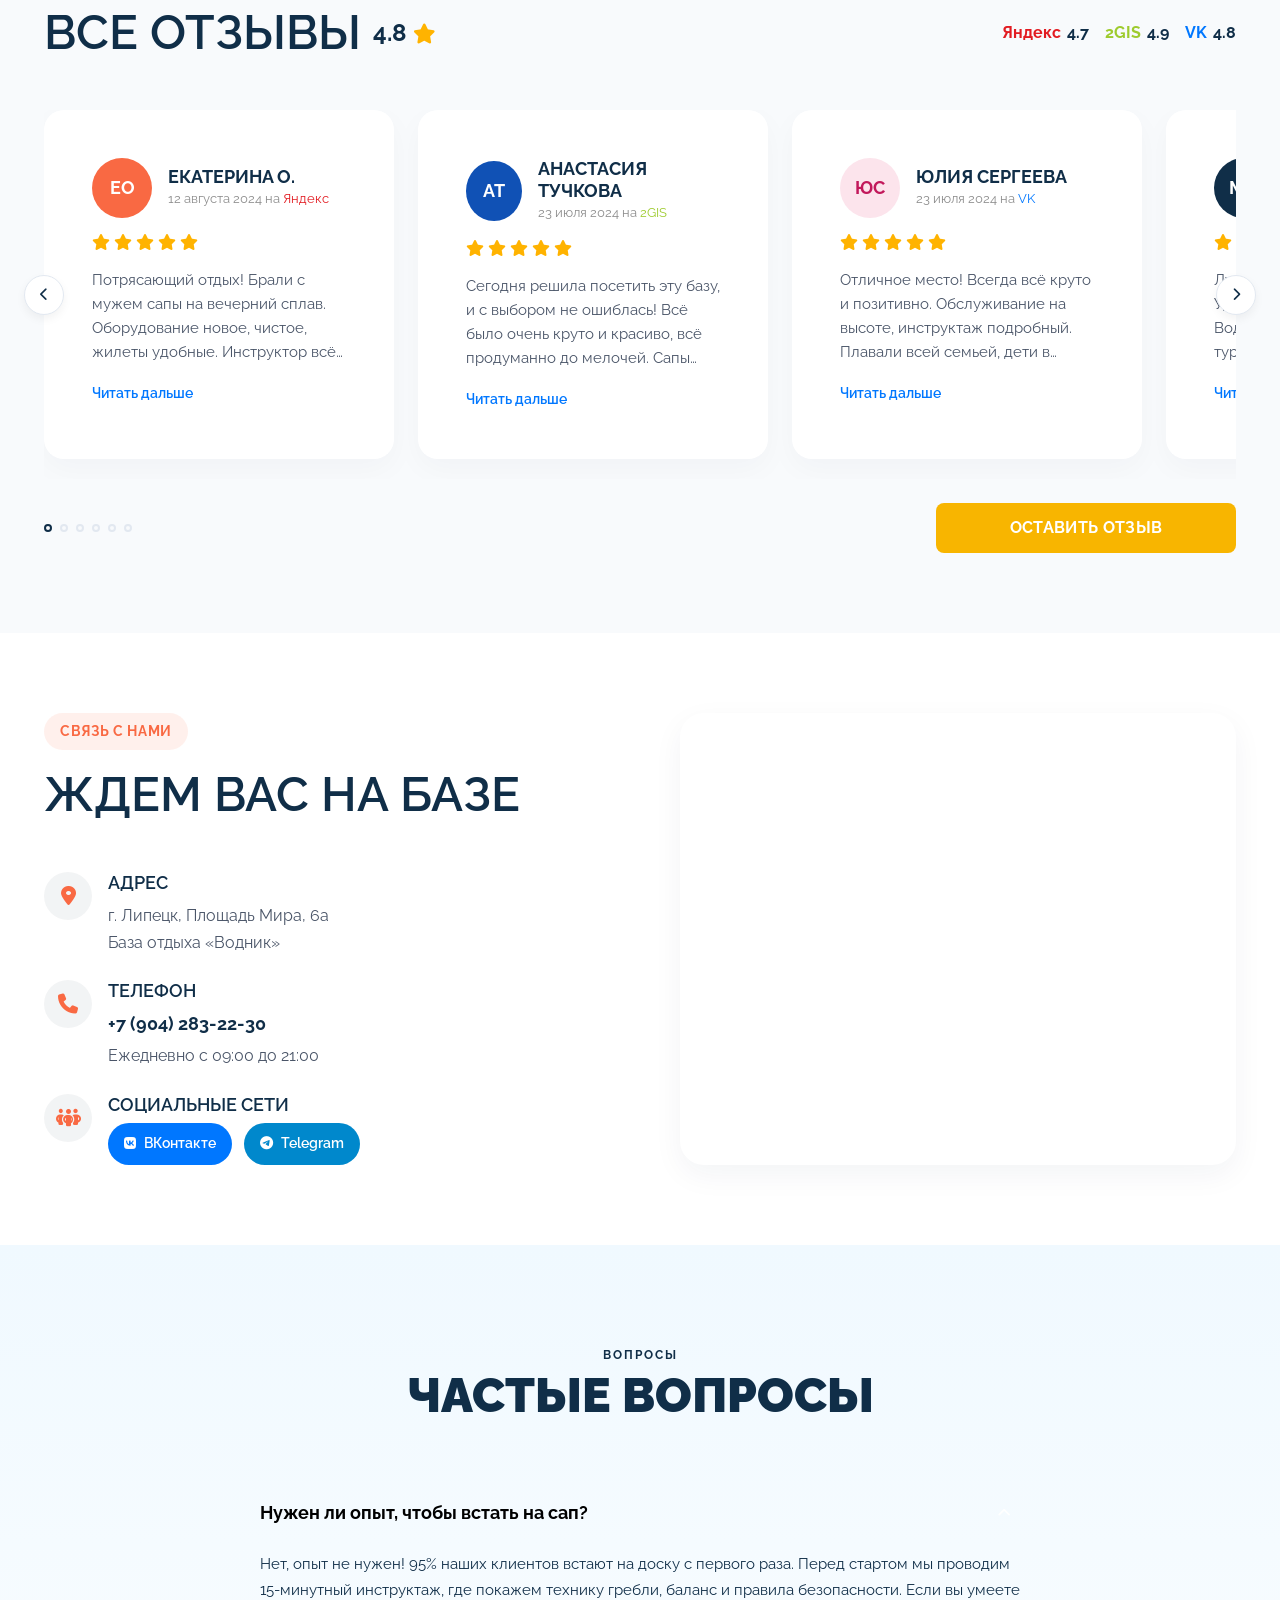
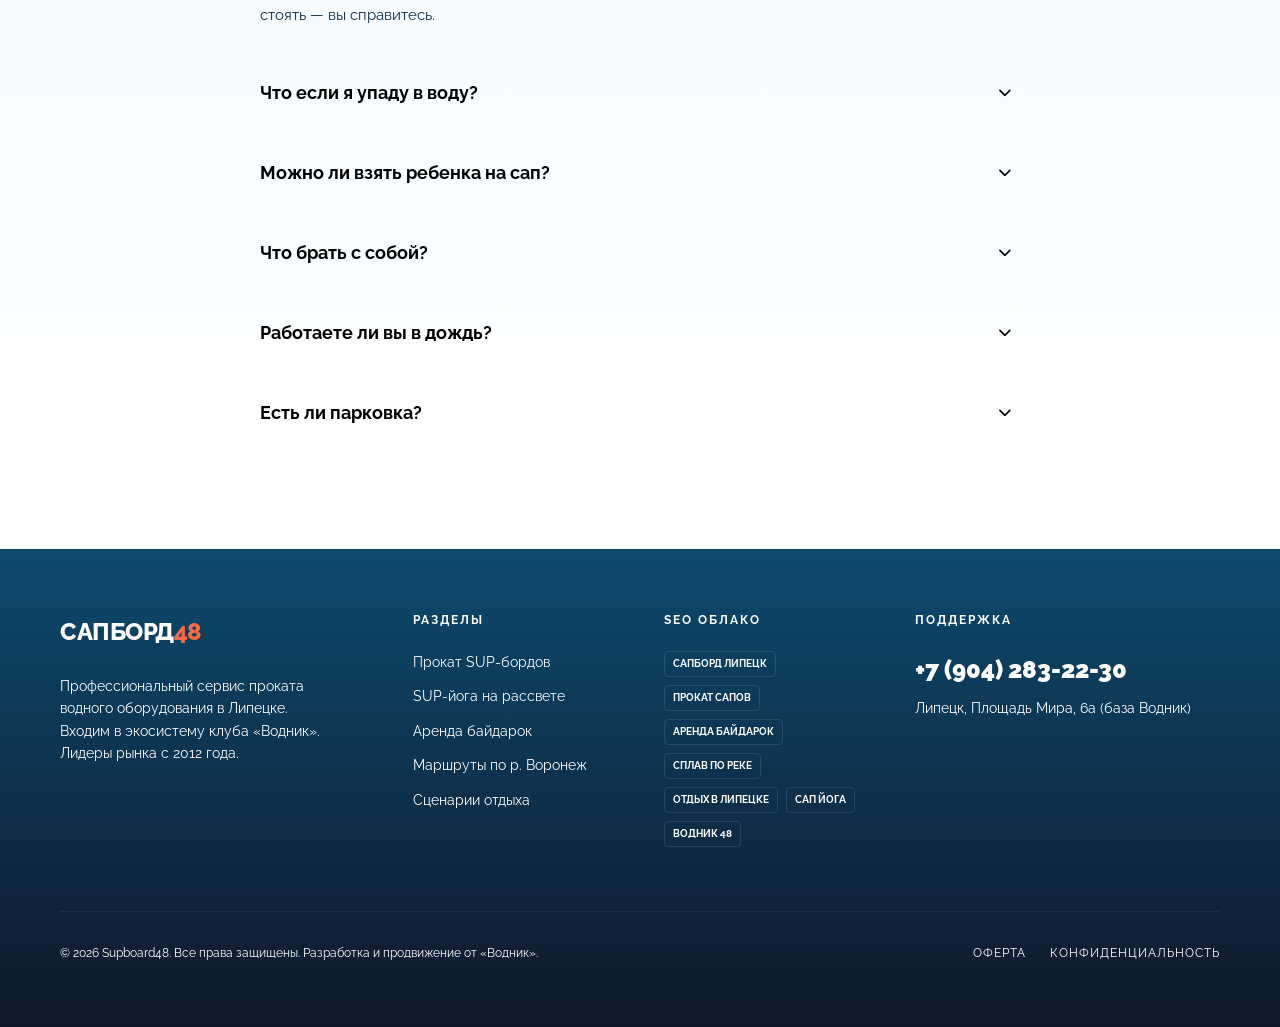
==== commit 2a1d43e3: "Finalize website: equipment filters, phone masking, bot protection, and VK links" ====
--- a/index.html
+++ b/index.html
@@ -44,11 +44,10 @@
                 <span class="header__logo-text">САПБОРД<span class="header__logo-accent">48</span></span>
             </a>
             <nav class="header__nav">
-                <a href="#advantages" class="header__link">Преимущества</a>
                 <a href="#equipment" class="header__link">Оборудование</a>
-                <a href="#yoga" class="header__link">Йога</a>
                 <a href="#scenarios" class="header__link">Сценарии</a>
                 <a href="#routes" class="header__link">Маршруты</a>
+                <a href="#instructors" class="header__link">Инструкторы</a>
                 <a href="booking.html" class="header__link">Забронировать</a>
             </nav>
             <div class="header__contacts">
@@ -66,11 +65,10 @@
                 <i class="fa-solid fa-xmark"></i>
             </button>
             <nav class="header__mobile-nav">
-                <a href="#advantages" class="header__mobile-link">Преимущества</a>
                 <a href="#equipment" class="header__mobile-link">Оборудование</a>
-                <a href="#yoga" class="header__mobile-link">Йога</a>
                 <a href="#scenarios" class="header__mobile-link">Сценарии</a>
                 <a href="#routes" class="header__mobile-link">Маршруты</a>
+                <a href="#instructors" class="header__mobile-link">Инструкторы</a>
                 <a href="booking.html" class="header__mobile-link">Забронировать</a>
             </nav>
             <a href="tel:+79042832230" class="header__mobile-phone">+7 (904) 283-22-30</a>
@@ -143,7 +141,7 @@
                             <span class="hero__polaroid-stat-text">Довольных</span>
                         </div>
                         <div class="hero__polaroid-image-wrapper">
-                            <img src="./assets/SUP/IMG_7964.JPG" alt="Семья" class="hero__polaroid-img">
+                            <img src="./assets/SUP/Все продумано.JPG" alt="Семья" class="hero__polaroid-img">
                         </div>
                         <span class="hero__polaroid-caption">Семейный отдых 💙</span>
                     </div>
@@ -202,7 +200,9 @@
                 <div class="polaroid-gallery__card polaroid-gallery__card--first">
                     <span class="polaroid-gallery__highlight-badge">№1 в Липецке</span>
                     <div class="polaroid-gallery__photo-wrap">
-                        <img src="assets/Da-G72KtBUs.jpg" class="polaroid-gallery__photo" alt="Девушки прыгают в воду — атмосфера клуба" loading="lazy">
+                        <video class="polaroid-gallery__photo" autoplay muted loop playsinline>
+                            <source src="assets/Объщая информация про пространство.mp4" type="video/mp4">
+                        </video>
                     </div>
                     <div class="polaroid-gallery__caption">Открытие себя</div>
                     <div class="polaroid-gallery__desc">Мы продаём не просто аренду досок — мы дарим яркие эмоции! Свежий воздух, солнце, искренние улыбки команды и настоящая свобода. Ваш лучший отдых начинается здесь.</div>
@@ -220,7 +220,7 @@
                 <!-- Card 3 -->
                 <div class="polaroid-gallery__card">
                     <div class="polaroid-gallery__photo-wrap">
-                        <img src="assets/Корпоративный отдых/IMG_5394.jpg" class="polaroid-gallery__photo" alt="Весёлая компания на воде" loading="lazy">
+                        <img src="assets/advantage_experience_1772968974087.jpg" class="polaroid-gallery__photo" alt="Команда Сапборд48" loading="lazy">
                     </div>
                     <div class="polaroid-gallery__caption">Свои люди</div>
                     <div class="polaroid-gallery__desc">Тёплая и поддерживающая атмосфера. Мы общаемся, смеёмся, с радостью делимся крутыми впечатлениями и делаем всё, чтобы ваша улыбка сияла весь сплав.</div>
@@ -229,7 +229,7 @@
                 <!-- Card 4 -->
                 <div class="polaroid-gallery__card">
                     <div class="polaroid-gallery__photo-wrap">
-                        <img src="assets/Релакс На закате на сап.jpg" class="polaroid-gallery__photo" alt="Закат на сапборде" loading="lazy">
+                        <img src="assets/SUP/Все продумано.JPG" class="polaroid-gallery__photo" alt="Отдых на сапбордах" loading="lazy">
                     </div>
                     <div class="polaroid-gallery__caption">Всё продумано</div>
                     <div class="polaroid-gallery__desc">Отвлекитесь от рутины и суеты! Устройте цифровой детокс, проведите беззаботное время с семьёй и близкими, получая невероятный заряд счастья на воде.</div>
@@ -238,9 +238,7 @@
                 <!-- Card 5 -->
                 <div class="polaroid-gallery__card">
                     <div class="polaroid-gallery__photo-wrap">
-                        <video class="polaroid-gallery__photo" autoplay muted loop playsinline>
-                            <source src="assets/йога/Йога.mp4" type="video/mp4">
-                        </video>
+                        <img src="assets/Инструктаж перед выходом на воду.jpg" class="polaroid-gallery__photo" alt="Инструктаж перед выходом на воду" loading="lazy">
                     </div>
                     <div class="polaroid-gallery__caption">Безопасность</div>
                     <div class="polaroid-gallery__desc">Мы находимся рядом в любой ситуации. Спасатели сопровождают вас, чтобы вы могли расслабиться и получать удовольствие от каждого момента.</div>
@@ -259,69 +257,7 @@
     </section>
 
 
-    <!-- ============================================
-         BLOCK 2: ПРЕИМУЩЕСТВА (компактный блок)
-         Trust Badges + краткие преимущества
-         ============================================ -->
-    <section class="advantages" id="advantages">
-        <div class="advantages__container">
-            <h2 class="advantages__section-title">Почему <em class="advantages__section-accent">выбирают</em> нас?</h2>
-            <div class="advantages__grid advantages__grid--full">
-                <!-- Card 1 -->
-                <div class="advantages__card">
-                    <div class="advantages__card-img-wrapper">
-                        <img src="assets/advantage_safety_1772968926289.png" alt="Безопасность на воде"
-                            class="advantages__svg advantages__img" />
-                    </div>
-                    <div class="advantages__card-content">
-                        <h4 class="advantages__card-title">БЕЗОПАСНО</h4>
-                        <p class="advantages__card-desc">Жилеты для всех возрастов и 15-мин инструктаж включены в
-                            стоимость. Спасатели на воде всегда с вами.</p>
-                    </div>
-                </div>
-
-                <!-- Card 2 -->
-                <div class="advantages__card">
-                    <div class="advantages__card-img-wrapper">
-                        <img src="assets/advantage_location_1772968944217.png" alt="База в центре города"
-                            class="advantages__svg advantages__img" />
-                    </div>
-                    <div class="advantages__card-content">
-                        <h4 class="advantages__card-title">ЦЕНТР ГОРОДА</h4>
-                        <p class="advantages__card-desc">пл. Мира 6а. Бесплатная асфальтированная парковка и теплые
-                            чистые раздевалки прямо на базе.</p>
-                    </div>
-                </div>
-
-                <!-- Card 3 -->
-                <div class="advantages__card">
-                    <div class="advantages__card-img-wrapper">
-                        <img src="assets/advantage_daily_1772968959671.jpg" alt="Ежедневный прокат"
-                            class="advantages__svg advantages__img" />
-                    </div>
-                    <div class="advantages__card-content">
-                        <h4 class="advantages__card-title">ЕЖЕДНЕВНО</h4>
-                        <p class="advantages__card-desc">Мы работаем для вас с 9:00 до 21:00 без выходных. Весь летний
-                            сезон на страже вашего комфорта.</p>
-                    </div>
-                </div>
-
-                <!-- Card 4 -->
-                <div class="advantages__card">
-                    <div class="advantages__card-img-wrapper">
-                        <img src="assets/advantage_experience_1772968974087.jpg
-                        " alt="Опытные инструкторы"
-                            class="advantages__svg advantages__img" />
-                    </div>
-                    <div class="advantages__card-content">
-                        <h4 class="advantages__card-title">ОПЫТ С 2012 ГОДА</h4>
-                        <p class="advantages__card-desc">Обучаем и страхуем. Все наши инструкторы — профессиональные
-                            спортсмены, живущие водой.</p>
-                    </div>
-                </div>
-            </div>
-        </div>
-    </section>
+
 
     <!-- ============================================
          BLOCK 3: ОБОРУДОВАНИЕ
@@ -332,6 +268,14 @@
             <span class="equipment__label">Аренда</span>
             <h2 class="equipment__title">На чём катаемся?</h2>
             <p class="equipment__subtitle">Новые доски и лодки. Моем после каждого проката - никакой тины и грязи.</p>
+
+            <div class="equipment__filters" id="equipmentFilters" style="display:flex; flex-wrap:wrap; gap:12px; margin-bottom:32px; justify-content:center;">
+                <button class="equipment__filter-btn hero__button hero__button_primary" data-filter="all">Все</button>
+                <button class="equipment__filter-btn hero__button hero__button_secondary" style="background:#fff; color:var(--brand-blue);" data-filter="sup">Сапборды</button>
+                <button class="equipment__filter-btn hero__button hero__button_secondary" style="background:#fff; color:var(--brand-blue);" data-filter="kids">Детские</button>
+                <button class="equipment__filter-btn hero__button hero__button_secondary" style="background:#fff; color:var(--brand-blue);" data-filter="yoga">Для Йоги</button>
+                <button class="equipment__filter-btn hero__button hero__button_secondary" style="background:#fff; color:var(--brand-blue);" data-filter="kayak">Каяки и Байдарки</button>
+            </div>
 
             <div class="equipment__grid" id="equipmentGrid"></div>
 
@@ -396,7 +340,6 @@
 
     <!-- ============================================
          BLOCK 5: СЦЕНАРИИ (самостоятельное катание)
-         3 карточки + кнопка "Ещё сценарии"
          ============================================ -->
     <section class="scenarios" id="scenarios">
         <div class="scenarios__container">
@@ -414,106 +357,11 @@
         </div>
     </section>
 
-    <!-- ============================================
-         BLOCK 3: BOOKING DASHBOARD V2 (2-Step Wizard) [MOVED TO BOOKING.HTML]
-         ============================================ -->
-
-    <!-- ============================================
-         BLOCK 7: РАЗНООБРАЗИЕ
-         Маршруты, Йога, Корпоративы, Галерея
-         ============================================ -->
-
-    <!-- 7.1 Routes Section -->
-    <section class="routes" id="routes">
-        <div class="routes__container">
-            <div class="routes__wrapper">
-                <div class="routes__content">
-                    <span class="routes__label">Приключения</span>
-                    <h2 class="routes__title">Куда сплавляемся?</h2>
-
-                    <div class="tours-grid" id="toursGrid"></div>
-                </div>
-            </div>
-        </div>
-    </section>
-
     <!-- =============================================
-         SECTION: SUP YOGA — "Утро на воде"
+         SECTION: Наши инструкторы
          ============================================= -->
-    <section class="yoga section reveal" id="yoga">
-        <div class="yoga__container">
-
-            <!-- Section Header -->
-            <div class="yoga__header">
-                <span class="yoga__label"><i class="fa-solid fa-sun"></i> Йога на воде</span>
-                <h2 class="yoga__title">Утро на <em>воде</em> — уровень гармонии</h2>
-                <p class="yoga__subtitle">
-                    Представьте: рассвет, тишина, тёплая вода и вы на сапборде в медитации.
-                    Это не просто йога — это перезагрузка тела и разума на природе.
-                </p>
-            </div>
-
-            <!-- ── Photo Gallery ── -->
-            <div class="yoga__gallery">
-                <!-- Hero image — group yoga at sunrise -->
-                <div class="yoga__gallery-item item--hero">
-                    <img src="assets/йога/Групповая йога на сап.jpg" alt="Групповая йога на рассвете" class="yoga__gallery-img" loading="lazy">
-                    <div class="yoga__gallery-caption">Йога в женском кругу на рассвете</div>
-                </div>
-
-                <!-- Side image 1 — yoga on pier -->
-                <div class="yoga__gallery-item">
-                    <img src="assets/йога/IMG_8122.jpg" alt="Йога на пирсе" class="yoga__gallery-img" loading="lazy">
-                    <div class="yoga__gallery-caption">Йога на пирсе</div>
-                </div>
-
-                <!-- Side image 2 — supreme balance -->
-                <div class="yoga__gallery-item">
-                    <img src="assets/йога/Йога на САП.jpg" alt="Поза воина на сапе" class="yoga__gallery-img" loading="lazy">
-                    <div class="yoga__gallery-caption">Баланс и сила</div>
-                </div>
-
-                <!-- Bottom wide image — breakfast loop -->
-                <div class="yoga__gallery-item" style="grid-column: 1 / -1;">
-                    <img src="assets/йога/IMG_8284.jpg" alt="Завтрак на рассвете" class="yoga__gallery-img" loading="lazy">
-                    <div class="yoga__gallery-caption">Завтрак в женском кругу после практики</div>
-                </div>
-            </div>
-
-            <!-- ── Event Description ── -->
-            <div class="yoga__event">
-                <div class="yoga__event-content">
-                    <div class="yoga__event-header">
-                        <span class="yoga__event-promo">Специальное мероприятие</span>
-                        <h3 class="yoga__event-title">Программа «Утро на воде»</h3>
-                    </div>
-                    
-                    <p class="yoga__event-desc">
-                        Уникальный формат утреннего мероприятия для женщин. Мягкая йога на сапбордах в лучах рассвета, медитация на воде и тёплый завтрак в уютном кругу. Практика начинается в 6:00, когда город ещё спит, а природа просыпается вместе с вами.
-                    </p>
-
-                    <ul class="yoga__event-steps">
-                        <li class="yoga__event-step"><i class="fa-solid fa-sun"></i> 6:00 — Встреча на пирсе, разминка и настройка</li>
-                        <li class="yoga__event-step"><i class="fa-solid fa-water"></i> 6:30 — Йога на сапбордах (60 мин)</li>
-                        <li class="yoga__event-step"><i class="fa-solid fa-wind"></i> 7:30 — Медитация и дыхательные практики</li>
-                        <li class="yoga__event-step"><i class="fa-solid fa-mug-hot"></i> 8:00 — Завтрак в женском кругу на пирсе</li>
-                    </ul>
-
-                    <div class="yoga__event-pricing">
-                        <div class="yoga__event-price">1 500 ₽ <span>/ 2,5 часа</span></div>
-                        <button class="yoga__btn js-open-modal" style="width: auto; padding: 12px 30px;">ЗАПИСАТЬСЯ</button>
-                    </div>
-                </div>
-                
-                <div class="yoga__event-media">
-                    <img src="assets/йога/Групповая йога на сап.jpg" alt="Йога на сапбордах на рассвете" loading="lazy">
-                    <div class="yoga__event-floating-badge">
-                        <i class="fa-solid fa-heart"></i> Только для женщин
-                    </div>
-                </div>
-            </div>
-
-            <!-- ── Instructors ── -->
+    <section class="yoga" id="instructors" style="padding: var(--spacing-xxl) 0; background: var(--color-surface);">
+        <div class="yoga__container" style="max-width: var(--container-width); margin: 0 auto; padding: 0 var(--spacing-lg);">
             <div class="yoga__instructors">
                 <h3 class="yoga__instructors-title">Наши инструкторы</h3>
                 <p class="yoga__instructors-subtitle">
@@ -543,7 +391,6 @@
 
                     <div class="yoga__instructor-card">
                         <span class="yoga__instructor-badge"><i class="fa-solid fa-leaf"></i></span>
-                        <!-- Реальное фото Елены Галкиной -->
                         <img src="assets/йога/IMG_8284.jpg" alt="Галкина Елена" class="yoga__instructor-photo" loading="lazy">
                         <div class="yoga__instructor-info">
                             <div class="yoga__instructor-name">Галкина Елена</div>
@@ -563,86 +410,9 @@
                     </div>
                 </div>
             </div>
-
         </div>
     </section>
 
-
-    <!-- 7.3 Corporate Events Section (Premium Offer) -->
-    <section class="corporate" id="corporate" style="padding: 100px 0; background: var(--color-surface);">
-        <div class="corporate__container" style="max-width: 1200px; margin: 0 auto; padding: 0 20px;">
-            <div class="corporate__header" style="text-align: center; margin-bottom: 60px;">
-                <span class="corporate__label" style="display: inline-block; padding: 6px 16px; background: rgba(249, 105, 67, 0.1); color: var(--brand-orange); border-radius: 40px; font-weight: 700; text-transform: uppercase; font-size: 14px; margin-bottom: 20px;">Для компаний</span>
-                <h2 class="corporate__title" style="font-size: 3rem; line-height: 1.1; margin-bottom: 20px; color: var(--brand-blue);">Корпоративы<br>и тимбилдинг</h2>
-                <p class="corporate__desc" style="font-size: 1.1rem; color: #666; max-width: 700px; margin: 0 auto;">Ваш лучший корпоратив этого лета на реке Воронеж! Предлагаем 3 формата поездки: активный тур, релакс-прогулка или квест на воде. После заплыва организуем душевный пикник.</p>
-            </div>
-
-            <div class="corporate__formats" style="display: flex; flex-direction: column; gap: 60px;">
-                
-                <!-- Format 1: Active -->
-                <div class="corporate__format-row" style="display: grid; grid-template-columns: 1fr 1fr; gap: 40px; align-items: center;">
-                    <div class="corporate__media" style="position: relative; border-radius: 20px; overflow: hidden; box-shadow: 0 15px 40px rgba(0,0,0,0.1); height: 400px;">
-                        <img src="assets/Корпоративный отдых/_R004981.jpg" alt="Активный сплав" style="width: 100%; height: 100%; object-fit: cover;">
-                        <div style="position: absolute; bottom: 20px; left: 20px; background: white; padding: 8px 16px; border-radius: 30px; font-weight: 700; color: var(--brand-blue);">От 10 человек</div>
-                    </div>
-                    <div class="corporate__info">
-                        <h3 style="font-size: 2rem; color: var(--brand-blue); margin-bottom: 15px;">Активный заплыв</h3>
-                        <p style="color: #666; font-size: 1.1rem; margin-bottom: 20px; line-height: 1.6;">Динамичный маршрут с инструкторами-аниматорами. Мы разобьем вас на команды и устроим веселые эстафеты прямо на воде (сап-гонки, водное поло).</p>
-                        <ul style="list-style: none; padding: 0; margin-bottom: 30px;">
-                            <li style="margin-bottom: 10px;"><i class="fa-solid fa-check" style="color: var(--brand-orange); margin-right: 10px;"></i> Длительность: 2-3 часа</li>
-                            <li style="margin-bottom: 10px;"><i class="fa-solid fa-check" style="color: var(--brand-orange); margin-right: 10px;"></i> Полный комплект оборудования</li>
-                            <li style="margin-bottom: 10px;"><i class="fa-solid fa-check" style="color: var(--brand-orange); margin-right: 10px;"></i> Фотосопровождение тура</li>
-                        </ul>
-                        <button class="hero__button hero__button_primary js-open-modal">Обсудить формат</button>
-                    </div>
-                </div>
-
-                <!-- Format 2: Relax + Picnic (Reversed) -->
-                <div class="corporate__format-row corporate__format-row--rev" style="display: grid; grid-template-columns: 1fr 1fr; gap: 40px; align-items: center;">
-                    <div class="corporate__info" style="order: -1;">
-                        <h3 style="font-size: 2rem; color: var(--brand-blue); margin-bottom: 15px;">Релакс-тур + Пикник</h3>
-                        <p style="color: #666; font-size: 1.1rem; margin-bottom: 20px; line-height: 1.6;">Неспешная прогулка по тихим заводям. Идеальный детокс и погружение в природу. После катания вас ждет красиво сервированный стол на свежем воздухе.</p>
-                        <ul style="list-style: none; padding: 0; margin-bottom: 30px;">
-                            <li style="margin-bottom: 10px;"><i class="fa-solid fa-check" style="color: var(--brand-orange); margin-right: 10px;"></i> Длительность: 4 часа (вода + суша)</li>
-                            <li style="margin-bottom: 10px;"><i class="fa-solid fa-check" style="color: var(--brand-orange); margin-right: 10px;"></i> Фуршет / Барбекю</li>
-                            <li style="margin-bottom: 10px;"><i class="fa-solid fa-check" style="color: var(--brand-orange); margin-right: 10px;"></i> Остановка на диких пляжах</li>
-                        </ul>
-                        <button class="hero__button hero__button_primary js-open-modal">Обсудить формат</button>
-                    </div>
-                    <div class="corporate__media" style="position: relative; border-radius: 20px; overflow: hidden; box-shadow: 0 15px 40px rgba(0,0,0,0.1); height: 400px;">
-                        <img src="assets/Корпоративный отдых/IMG_1251.jpg" alt="Пикник на природе" style="width: 100%; height: 100%; object-fit: cover;">
-                        <div style="position: absolute; top: 20px; right: 20px; background: var(--brand-orange); color: white; padding: 8px 16px; border-radius: 30px; font-weight: 700;">Популярно</div>
-                    </div>
-                </div>
-
-                <!-- Format 3: Quest -->
-                <div class="corporate__format-row" style="display: grid; grid-template-columns: 1fr 1fr; gap: 40px; align-items: center;">
-                    <div class="corporate__media" style="position: relative; border-radius: 20px; overflow: hidden; box-shadow: 0 15px 40px rgba(0,0,0,0.1); height: 400px;">
-                        <img src="assets/Корпоративный отдых/IMG_4651.jpg" alt="Квест на сапах" style="width: 100%; height: 100%; object-fit: cover;">
-                    </div>
-                    <div class="corporate__info">
-                        <h3 style="font-size: 2rem; color: var(--brand-blue); margin-bottom: 15px;">Квест с Мега-САПом</h3>
-                        <p style="color: #666; font-size: 1.1rem; margin-bottom: 20px; line-height: 1.6;">Командная работа на максималках! Экипаж до 8 человек ставится на огромный Мега-САП. Ваша цель — слаженно доплыть до нужных точек и найти подсказки на реке.</p>
-                        <ul style="list-style: none; padding: 0; margin-bottom: 30px;">
-                            <li style="margin-bottom: 10px;"><i class="fa-solid fa-check" style="color: var(--brand-orange); margin-right: 10px;"></i> Только командная работа</li>
-                            <li style="margin-bottom: 10px;"><i class="fa-solid fa-check" style="color: var(--brand-orange); margin-right: 10px;"></i> Подходит для больших групп</li>
-                            <li style="margin-bottom: 10px;"><i class="fa-solid fa-check" style="color: var(--brand-orange); margin-right: 10px;"></i> Море эмоций и смеха</li>
-                        </ul>
-                        <button class="hero__button hero__button_primary js-open-modal">Обсудить формат</button>
-                    </div>
-                </div>
-
-            </div>
-        </div>
-    </section>
-    
-    <style>
-        @media (max-width: 900px) {
-            .corporate__format-row { grid-template-columns: 1fr !important; }
-            .corporate__format-row--rev .corporate__info { order: 1 !important; }
-            .corporate__media { height: 300px !important; }
-        }
-    </style>
     
     <!-- ============================================
          BLOCK 9: CTA #2 (Второй призыв к действию)
@@ -726,7 +496,7 @@
                             <i class="fa-solid fa-star"></i> <i class="fa-solid fa-star"></i> <i class="fa-solid fa-star"></i> <i class="fa-solid fa-star"></i> <i class="fa-solid fa-star"></i>
                         </div>
                         <p class="reviews__text">Отличное место! Всегда всё круто и позитивно. Обслуживание на высоте, инструктаж подробный. Плавали всей семьей, дети в восторге. Рекомендую!)</p>
-                        <a href="https://vk.com/supboard48" target="_blank" class="reviews__read-more">Читать дальше</a>
+                        <a href="https://vk.com/vodnik48" target="_blank" class="reviews__read-more">Читать дальше</a>
                     </div>
                     
                     <!-- Review 4 -->
@@ -774,7 +544,7 @@
                             <i class="fa-solid fa-star"></i> <i class="fa-solid fa-star"></i> <i class="fa-solid fa-star"></i> <i class="fa-solid fa-star"></i> <i class="fa-solid fa-star"></i>
                         </div>
                         <p class="reviews__text">Все просто класс! Инструкторы позитивные, рассказали и показали, встал на доску легко. Брал тур на закат, виды нереальные, атмосфера супер. Обязательно приеду еще раз, спасибо!</p>
-                        <a href="https://vk.com/supboard48" target="_blank" class="reviews__read-more">Читать дальше</a>
+                        <a href="https://vk.com/vodnik48" target="_blank" class="reviews__read-more">Читать дальше</a>
                     </div>
                 </div>
                 <button class="reviews__slider-nav next"><i class="fa-solid fa-chevron-right"></i></button>
@@ -822,11 +592,11 @@
                     </div>
 
                     <div class="contacts__detail-item">
-                        <div class="contacts__icon"><i class="fa-brands fa-whatsapp"></i></div>
+                        <div class="contacts__icon"><i class="fa-solid fa-people-group"></i></div>
                         <div>
-                            <h4 class="contacts__detail-title">Мессенджеры</h4>
+                            <h4 class="contacts__detail-title">Социальные сети</h4>
                             <div class="contacts__social-links">
-                                <a href="https://wa.me/79042832230" target="_blank" class="contacts__social-btn whatsapp"><i class="fa-brands fa-whatsapp"></i> WhatsApp</a>
+                                <a href="https://vk.com/vodnik48" target="_blank" class="contacts__social-btn vk" style="background: #0077FF; color: #fff; border-color: #0077FF;"><i class="fa-brands fa-vk"></i> ВКонтакте</a>
                                 <a href="https://t.me/supboard48" target="_blank" class="contacts__social-btn telegram"><i class="fa-brands fa-telegram"></i> Telegram</a>
                             </div>
                         </div>
@@ -981,9 +751,23 @@
         <div class="modal__content">
             <button class="modal__close" id="closeModalBtn">&times;</button>
             <h2 class="modal__title">Забронировать</h2>
-            <form class="modal__form" action="send_mail.php" method="POST">
+            <form class="modal__form" id="bookingForm" action="send_mail.php" method="POST">
                 <input type="text" name="name" class="modal__input" placeholder="Ваше имя" required>
                 <input type="tel" name="phone" class="modal__input" placeholder="Телефон" required>
+                
+                <!-- Защита от ботов (Honeypot) -->
+                <input type="text" name="website_url" class="honeypot-field" style="display:none !important;" tabindex="-1" autocomplete="off" placeholder="Оставьте пустым">
+                
+                <!-- Математическая капча -->
+                <label id="captchaQuestion" style="display:block; margin-bottom:8px; font-weight:600; font-size: 14px; color:#fff; text-align: left; opacity: 0.9;"></label>
+                <div class="modal__captcha" style="margin-bottom: 24px;">
+                    <input type="number" id="captchaAnswer" class="modal__input" placeholder="Введите ответ (цифрами)" required>
+                </div>
+
+                <input type="hidden" name="date" id="hiddenDate">
+                <input type="hidden" name="time" id="hiddenTime">
+                <input type="hidden" name="items" id="hiddenItems">
+
                 <button type="submit" class="modal__submit">Отправить заявку</button>
                 <p class="modal__policy">Нажимая кнопку, вы соглашаетесь с политикой обработки данных</p>
             </form>
@@ -1128,7 +912,7 @@
         </a>
     </div>
 
-    <script src="script.js"></script>
+    <script src="script.js?v=2"></script>
 </body>
 
 </html>
--- a/css/blocks/contacts.css
+++ b/css/blocks/contacts.css
@@ -133,6 +133,16 @@
     box-shadow: 0 4px 12px rgba(0, 136, 204, 0.3);
 }
 
+.contacts__social-btn.max {
+    background-color: #0077FF;
+}
+
+.contacts__social-btn.max:hover {
+    background-color: #0060CC;
+    transform: translateY(-2px);
+    box-shadow: 0 4px 12px rgba(0, 119, 255, 0.3);
+}
+
 .contacts__map-wrapper {
     width: 100%;
     height: 100%;
